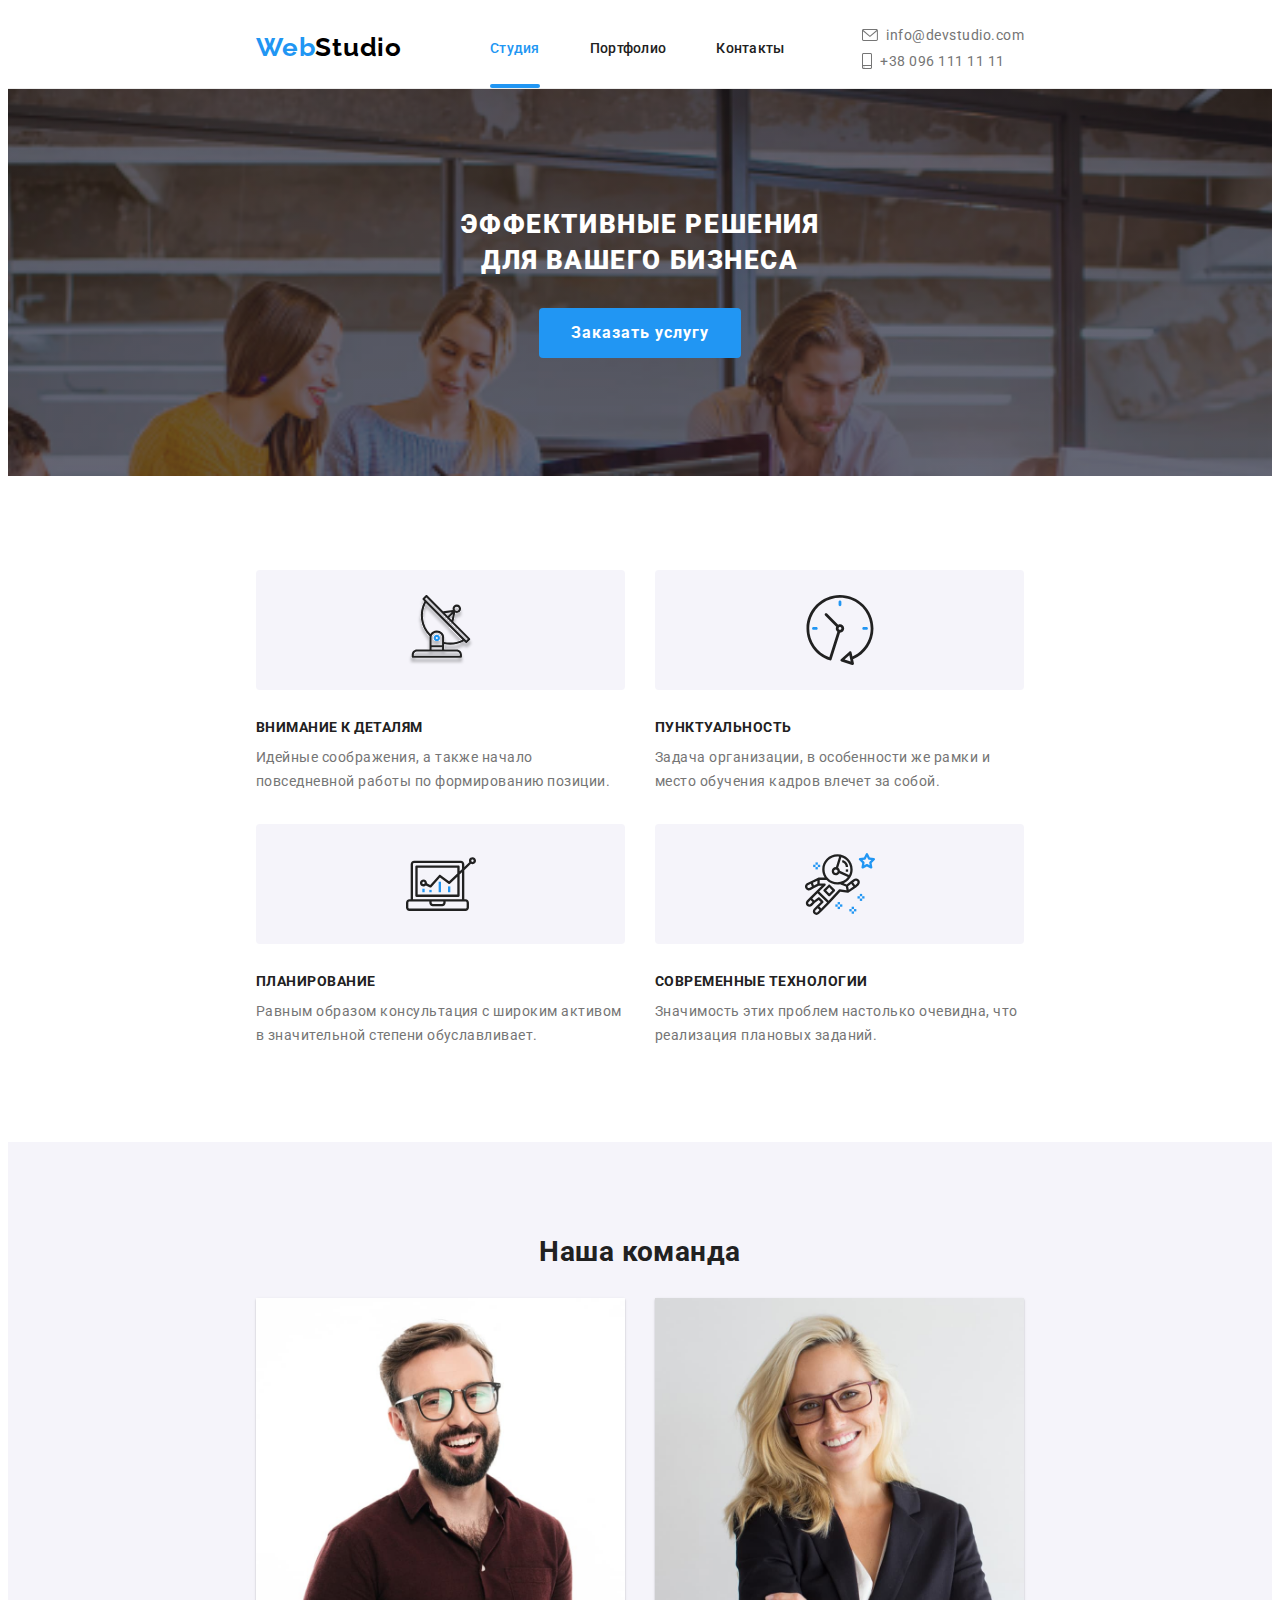
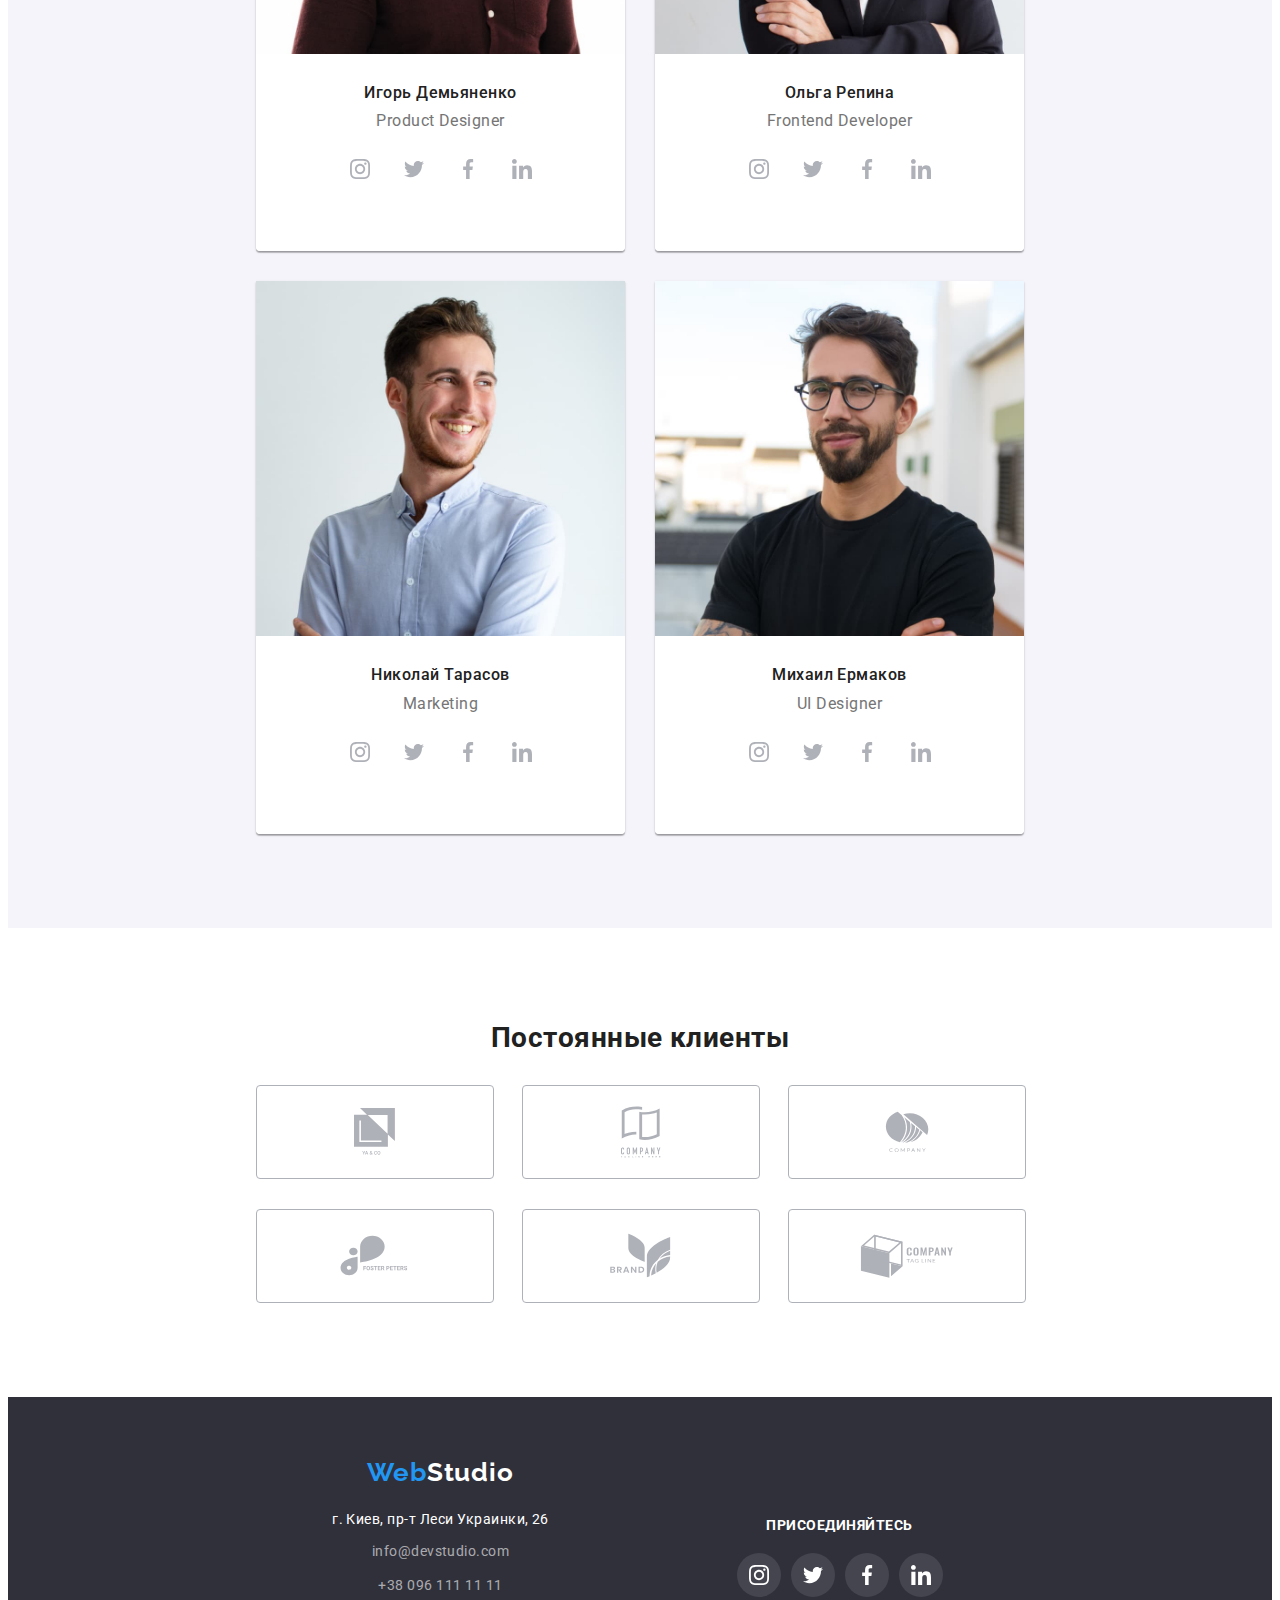
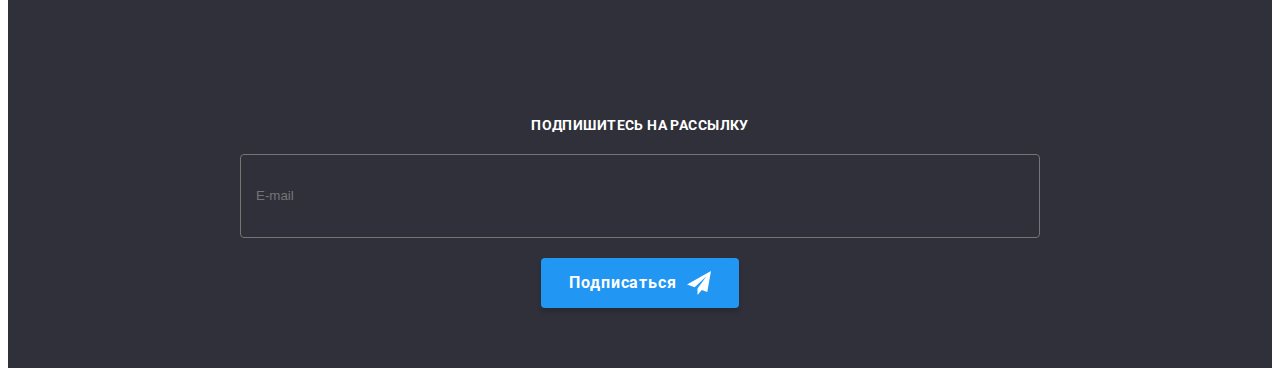
==== index.html @ dcc4da58 "Class" ====
<!DOCTYPE html>
<html lang="ru">
<head>
    <meta charset="UTF-8">
    <meta http-equiv="X-UA-Compatible" content="IE=edge">
    <meta name="viewport" content="width=device-width, initial-scale=1.0">
    <title>Студия</title>
    <link rel="preconnect" href="https://fonts.googleapis.com">
    <link rel="preconnect" href="https://fonts.gstatic.com" crossorigin>
    <link href="https://fonts.googleapis.com/css2?family=Raleway:wght@700&family=Roboto:wght@400;500;700;900&display=swap"
        rel="stylesheet">
    <link rel="stylesheet" href="https://cdnjs.cloudflare.com/ajax/libs/modern-normalize/1.1.0/modern-normalize.min.css"
        integrity="sha512-wpPYUAdjBVSE4KJnH1VR1HeZfpl1ub8YT/NKx4PuQ5NmX2tKuGu6U/JRp5y+Y8XG2tV+wKQpNHVUX03MfMFn9Q=="
        crossorigin="anonymous" referrerpolicy="no-referrer">
    <link rel="stylesheet" href="./css/main.min.css">
    <!-- <link rel="stylesheet" href="./css/styles.css"> -->
    

</head>

<body>
    <header class="header-content">
        <div class="header-content__wrapper page-container">
            <nav class="header-nav">
                <a class="logo header-content__logo" href="./index.html">
                <span class="logo__text-blue">Web</span>Studio</a>
                <ul class="nav-list">
                    <li class="nav-list__item">
                        <a class="nav-list__link nav-list__link--current" href="./index.html">Студия</a></li>
                    <li class="nav-list__item">
                        <a class="nav-list__link" href="./portfolio.html">Портфолио</a></li>
                    <li class="nav-list__item">
                        <a class="nav-list__link" href="">Контакты</a></li>
                </ul>
            </nav>
            
            <ul class="contacts-list">
                <li class="contacts-list__item">
                    <a class="contacts-list__contact" href="mailto:info@devstudio.com">
                    <svg class="contacts-list__item-icon" width="16" height="12">
                    <use href="./images/icons.svg#icon-envelope"></use>
                    </svg>info@devstudio.com</a>
                </li>
                <li class="contacts-list__item">
                    <a class="contacts-list__contact" href="tel:+380961111111">
                    <svg class="contacts-list__item-icon" width="10" height="16">
                    <use href="./images/icons.svg#icon-smartphone"></use>
                    </svg> +38 096 111 11 11</a>
                </li>
            </ul>
        </div>

    </header>
    <main>

        <section class="base-section base-section--hero">
            <div class="hero__wrapper page-container">
                <h1 class="hero__title">эффективные решения для вашего бизнеса</h1>
                <button class="base-button hero__base-button" type="button" data-modal-open>Заказать услугу</button>
            </div>
        </section>
<!-- Section features -->
        <section class="base-section">
            <div class="page-container">
                <h2 class="section-title visually-hidden">Наши особенности</h2>
                <ul class="features__list">
                    <li class="features__list-item features__list-item--with-antenna">
                        <h3 class="features__list-item-title">Внимание к деталям</h3>
                        <p class="features__list-item-description">Идейные соображения, а также начало повседневной работы по формированию позиции.</p>
                    </li>
                    <li class="features__list-item features__list-item--with-clock">
                        <h3 class="features__list-item-title">Пунктуальность</h3>
                        <p class="features__list-item-description">Задача организации, в особенности же рамки и место обучения кадров влечет за собой.</p>
                    </li>
                    <li class="features__list-item features__list-item--with-diagram">
                        <h3 class="features__list-item-title">Планирование</h3>
                        <p class="features__list-item-description">Равным образом консультация с широким активом в значительной степени обуславливает.</p>
                    </li>
                    <li class="features__list-item features__list-item--with-astronaut">
                        <h3 class="features__list-item-title">Современные технологии</h3>
                        <p class="features__list-item-description">Значимость этих проблем настолько очевидна, что реализация плановых заданий.</p>
                    </li>
                </ul>
            </div>
        </section>
<!-- Section services -->
        <section class="base-section base-section--services">
            <div class="page-container">
                <h2 class="section-title">Чем мы занимаемся</h2>
                <ul class="services-list">
                    <li class="services-list__item">
                        <img class="services-list__image" src="./images/coding.jpeg" alt="Грамотний код" width="370">
                        <h3 class="services-list__title">Десктопные приложения</h3>
                    </li>
                    <li class="services-list__item">
                        <img class="services-list__image" src="./images/mobileapp.jpeg" alt="Мобильные приложения" width="370">
                        <h3 class="services-list__title">Мобильные приложения</h3>
                    </li>
                    <li class="services-list__item">
                        <img class="services-list__image" src="./images/design.jpeg" alt="Дизайн сайтов" width="370">
                        <h3 class="services-list__title">Дизайнерские решения</h3>
                    </li>
                </ul>
            </div>
        </section>

<!-- Section team -->
        <section class="base-section base-section--team ">
            <div class="page-container">
                <h2 class="section-title">Наша команда</h2>
                <ul class="team-list">
                    <li class="team-list__item">
                        <img class="team-list__item-image" src="./images/demianenko.jpeg" alt="Фото Игоря Демьяненко" width="270">
                        <div class="team-list_item-description">
                            <h3 class="team-list__item-name">Игорь Демьяненко</h3>
                            <p class="team-list__item-position" lang="En">Product Designer</p>
                            <ul class="social-links">
                                <li class="social-links__item">
                                    <a class="social-links__item-link" href="https://www.instagram.com/">
                                        <svg class="social-links__item-icon">
                                        <use href="./images/icons.svg#icon-instagram"></use>
                                        </svg>
                                    </a>
                                </li>

                                <li class="social-links__item">
                                    <a class="social-links__item-link" href="https://twitter.com/">
                                        <svg class="social-links__item-icon">
                                            <use href="./images/icons.svg#icon-twitter"></use>
                                        </svg>
                                    </a>
                                </li>

                                <li class="social-links__item">
                                    <a class="social-links__item-link" href="https://www.facebook.com/">
                                        <svg class="social-links__item-icon">
                                            <use href="./images/icons.svg#icon-facebook"></use>
                                        </svg>
                                    </a>
                                </li>

                                <li class="social-links__item">
                                    <a class="social-links__item-link" href="https://www.linkedin.com/">
                                        <svg class="social-links__item-icon">
                                            <use href="./images/icons.svg#icon-linkedin"></use>
                                        </svg>
                                    </a>
                                </li>
                            </ul>
                        </div>
                        
                    </li>
                    <li class="team-list__item">
                        <img class="team-list__item-image" src="./images/repina.jpeg" alt="Фото Ольги Репниной" width="270">
                        <div class="team-list_item-description">
                            <h3 class="team-list__item-name">Ольга Репина</h3>
                            <p class="team-list__item-position" lang="En">Frontend Developer</p>
                            <ul class="social-links">
                                <li class="social-links__item">
                                    <a class="social-links__item-link" href="https://www.instagram.com/">
                                        <svg class="social-links__item-icon">
                                            <use href="./images/icons.svg#icon-instagram"></use>
                                        </svg>
                                    </a>
                                </li>
                            
                                <li class="social-links__item">
                                    <a class="social-links__item-link" href="https://twitter.com/">
                                        <svg class="social-links__item-icon">
                                            <use href="./images/icons.svg#icon-twitter"></use>
                                        </svg>
                                    </a>
                                </li>
                            
                                <li class="social-links__item">
                                    <a class="social-links__item-link" href="https://www.facebook.com/">
                                        <svg class="social-links__item-icon">
                                            <use href="./images/icons.svg#icon-facebook"></use>
                                        </svg>
                                    </a>
                                </li>
                            
                                <li class="social-links__item">
                                    <a class="social-links__item-link" href="https://www.linkedin.com/">
                                        <svg class="social-links__item-icon">
                                            <use href="./images/icons.svg#icon-linkedin"></use>
                                        </svg>
                                    </a>
                                </li>
                            </ul>
                        </div>
                    </li>
                    <li class="team-list__item">
                        <img class="team-list__item-image" src="./images/tarasov.jpeg" alt="Фото Николая Тарасова" width="270">
                        <div class="team-list_item-description">
                            <h3 class="team-list__item-name">Николай Тарасов</h3>
                            <p class="team-list__item-position" lang="En">Marketing</p>
                            <ul class="social-links">
                                <li class="social-links__item">
                                    <a class="social-links__item-link" href="https://www.instagram.com/">
                                        <svg class="social-links__item-icon">
                                            <use href="./images/icons.svg#icon-instagram"></use>
                                        </svg>
                                    </a>
                                </li>
                            
                                <li class="social-links__item">
                                    <a class="social-links__item-link" href="https://twitter.com/">
                                        <svg class="social-links__item-icon">
                                            <use href="./images/icons.svg#icon-twitter"></use>
                                        </svg>
                                    </a>
                                </li>
                            
                                <li class="social-links__item">
                                    <a class="social-links__item-link" href="https://www.facebook.com/">
                                        <svg class="social-links__item-icon">
                                            <use href="./images/icons.svg#icon-facebook"></use>
                                        </svg>
                                    </a>
                                </li>
                            
                                <li class="social-links__item">
                                    <a class="social-links__item-link" href="https://www.linkedin.com/">
                                        <svg class="social-links__item-icon">
                                            <use href="./images/icons.svg#icon-linkedin"></use>
                                        </svg>
                                    </a>
                                </li>
                            </ul>
                        </div>
                        
                    </li>
                    <li class="team-list__item">
                        <img class="team-list__item-image" src="./images/ermakov.jpeg" alt="Фото Михаила Ермакова" width="270">
                        <div class="team-list_item-description">
                            <h3 class="team-list__item-name">Михаил Ермаков</h3>
                            <p class="team-list__item-position" lang="En">UI Designer</p>
                            <ul class="social-links">
                                <li class="social-links__item">
                                    <a class="social-links__item-link" href="https://www.instagram.com/">
                                        <svg class="social-links__item-icon">
                                            <use href="./images/icons.svg#icon-instagram"></use>
                                        </svg>
                                    </a>
                                </li>
                            
                                <li class="social-links__item">
                                    <a class="social-links__item-link" href="https://twitter.com/">
                                        <svg class="social-links__item-icon">
                                            <use href="./images/icons.svg#icon-twitter"></use>
                                        </svg>
                                    </a>
                                </li>
                            
                                <li class="social-links__item">
                                    <a class="social-links__item-link" href="https://www.facebook.com/">
                                        <svg class="social-links__item-icon">
                                            <use href="./images/icons.svg#icon-facebook"></use>
                                        </svg>
                                    </a>
                                </li>
                            
                                <li class="social-links__item">
                                    <a class="social-links__item-link" href="https://www.linkedin.com/">
                                        <svg class="social-links__item-icon">
                                            <use href="./images/icons.svg#icon-linkedin"></use>
                                        </svg>
                                    </a>
                                </li>
                            </ul>
                        </div>   
                    </li>
                </ul>
            </div>
        </section>
        <!-- Section regular customers -->
        <section class="base-section">
            <div class="page-container">
                <h2 class="section-title">Постоянные клиенты</h2>
                <ul class="regular-customers">
                    <li class="regular-customers__list-item">
                        <a class="regular-customers__item-link" href="./">
                            <svg class="regular-customers__item-logo" width="41" height="47">
                                <use href="./images/icons.svg#icon-logo-yaco"></use>
                            </svg>
                        </a>
                    </li>

                    <li class="regular-customers__list-item">
                        <a class="regular-customers__item-link" href="./">
                            <svg class="regular-customers__item-logo" width="40" height="52">
                                <use href="./images/icons.svg#icon-logo-company1"></use>
                            </svg>
                        </a>
                    </li>
                    <li class="regular-customers__list-item">
                        <a class="regular-customers__item-link" href="./">
                            <svg class="regular-customers__item-logo" width="44" height="41"> 
                                <use href="./images/icons.svg#icon-logo-company2"></use>
                            </svg>
                        </a>
                    </li>
                    <li class="regular-customers__list-item">
                        <a class="regular-customers__item-link" href="./">
                            <svg class="regular-customers__item-logo" width="69" height="41">
                                <use href="./images/icons.svg#icon-logo-foster-peters"></use>
                            </svg>
                        </a>
                    </li>
                    <li class="regular-customers__list-item">
                        <a class="regular-customers__item-link" href="./">
                            <svg class="regular-customers__item-logo" width="63" height="45">
                                <use href="./images/icons.svg#icon-logo-brand"></use>
                            </svg>
                        </a>
                    </li>
                    <li class="regular-customers__list-item">
                        <a class="regular-customers__item-link" href="./">
                            <svg class="regular-customers__item-logo" width="94" height="44">
                                <use href="./images/icons.svg#icon-logo-company3"></use>
                            </svg>
                        </a>
                    </li>
                </ul>
            </div>
           
        </section>
    </main>

    <footer class="footer-content">
        <div class="footer-content__wrapper page-container">
            <div class="footer-content_left-side">
                    <div class="footer-content_left-side-left-part">
                    <a class="logo footer-content__logo" href="./index.html">
                        <span class="logo__text-blue">Web</span>Studio</a>
                        <address class="address-text">
                            <p class="address-text_info">г. Киев, пр-т Леси Украинки, 26</p>
                            <ul class="footer-contacts-list">
                                <li class="footer-contacts-list__item">
                                    <a class="footer-contacts-list__item-link" href="mailto:info@devstudio.com">info@devstudio.com</a>
                                </li>
                                <li class="footer-contacts-list__item">
                                    <a class="footer-contacts-list__item-link" href="tel:+380961111111">+38 096 111 11 11</a>
                                </li>
                            </ul>
                        </address>
                    </div>
                    <div class="footer-content_left-side-right-part">
                        <p class="footer-content_left-side-right-part-accept">присоединяйтесь</p>
                        <ul class="footer-social-links">
                            <li class="footer-social-links_item">
                                <a class="footer-social-links_item-link" href="https://www.instagram.com/">
                                    <svg class="footer-social-links_item-icon">
                                        <use href="./images/icons.svg#icon-instagram"></use>
                                    </svg>
                                </a>
                            </li>
                    
                            <li class="footer-social-links_item">
                                <a class="footer-social-links_item-link" href="https://twitter.com/">
                                    <svg class="footer-social-links_item-icon">
                                        <use href="./images/icons.svg#icon-twitter"></use>
                                    </svg>
                                </a>
                            </li>
                    
                            <li class="footer-social-links_item">
                                <a class="footer-social-links_item-link" href="https://www.facebook.com/">
                                    <svg class="footer-social-links_item-icon">
                                        <use href="./images/icons.svg#icon-facebook"></use>
                                    </svg>
                                </a>
                            </li>
                    
                            <li class="footer-social-links_item">
                                <a class="footer-social-links_item-link" href="https://www.linkedin.com/">
                                    <svg class="footer-social-links_item-icon">
                                        <use href="./images/icons.svg#icon-linkedin"></use>
                                    </svg>
                                </a>
                            </li>
                        </ul>
                    </div>
            </div>
            <div class="footer-content_right-side">
                <p class="footer-content_right-side-text">Подпишитесь на рассылку</p>
                    <form action="#" class="footer-form" autocomplete="off">
                        <div class="footer-form__wrapper">
                            <input class="footer-form__input" name="form-footer-input" type="text" placeholder="E-mail" pattern="[a-z0-9._%+-]+@[a-z0-9.-]+\.[a-z]{2,4}$">
                            <button class="base-button footer-form__base-button" type="button">
                                Подписаться
                            </button>
                        </div>
                        
                    </form>
            </div>
        </div>
    </footer>

    <div class="backdrop is-hidden" data-modal>
        <div class="modal-window">
            <button class="close-btn" type="button" data-modal-close>
                <svg class="close-btn__icon">
                    <use href="./images/icons.svg#icon-button-x"></use>
                </svg>

            </button>
        <form class="modal-form" action="#" autocomplete="off">
            <p class="modal-form__header">Оставьте свои данные, мы вам перезвоним</p>
            <label class="modal-form__field">
                Имя
                <span class="modal-form__field-content">
                    <input name="user_name" type="text" class="modal-form__input" required minlength="2"
                        pattern="[a-zA-Zа-яёА-ЯЁ]+" placeholder=" ">
                        <svg class="modal-form__field-icon">
                            <use href="./images/icons.svg#icon-person-back"></use>
                        </svg>
                </span>
            </label>
            <label class="modal-form__field">
                Телефон
                <span class="modal-form__field-content">
                    <input class="modal-form__input" name="user_phone" type="tel" required
                        pattern="[0-9]{3}-[0-9]{3}-[0-9]{2}-[0-9]{2}" title="096-111-11-11" placeholder=" ">
                    <svg class="modal-form__field-icon">
                        <use href="./images/icons.svg#icon-phone-black"></use>
                    </svg>
                </span>
            </label>
            <label class="modal-form__field">
                Почта
                <span class="modal-form__field-content">
                    <input class="modal-form__input" name="user_mail" type="email" required
                        pattern="[a-z0-9._%+-]+@[a-z0-9.-]+\.[a-z]{2,4}$" title="mymail@domen.com" placeholder=" ">
                    <svg class="modal-form__field-icon">
                        <use href="./images/icons.svg#icon-mail-black"></use>
                    </svg>
                </span>
            </label>

            <label class="modal-form__field">
                Комментарий
                <textarea class="modal-form__message" name="user_message" placeholder="Введите текст"></textarea>
            </label>
            <div class="modal-form__checbox-wrapper">
                <input class="modal-form__checkbox visually-hidden" type="checkbox" name="user_policy" required id="user-policy">
                <label class="modal-form__checkbox-label" for="user-policy">Соглашаюсь с рассылкой и принимаю&nbsp;<a href="#"
                        class="modal-form__checkbox-link">Условия договора</a></label>
            </div>
            <button class="base-button modal-form__base-button" type="submit">Отправить</button>
        </form>
        </div>
    </div>
    
    <script src="./js/modal.js"></script>
</body>

</html>
---- css/main.min.css ----
body{font-family:Roboto, sans-serif;color:#212121;letter-spacing:0.03em;max-width:100%}img{display:block;width:100%;height:auto}ul{padding-left:0;margin-top:0;margin-bottom:0;list-style:none}.page-container{max-width:480px;padding-left:15px;padding-right:15px;margin-left:auto;margin-right:auto}@media screen and (min-width: 768px){.page-container{max-width:768px}}.visually-hidden{position:absolute !important;clip:rect(1px 1px 1px 1px);clip:rect(1px, 1px, 1px, 1px);padding:0 !important;border:0 !important;height:1px !important;width:1px !important;overflow:hidden}.base-button{display:flex;justify-content:center;align-items:center;border-radius:4px;border:none;font-family:Roboto, sans-serif;cursor:pointer}.hero__base-button{padding-top:10px;padding-right:32px;padding-bottom:10px;padding-left:32px;font-weight:700;font-size:16px;line-height:1.88;letter-spacing:0.06em;color:#fff;background-color:#2196f3}.hero__base-button:hover,.hero__base-button:focus{background-color:#188ce8;transition-property:background-color;transition-duration:250ms;transition-timing-function:cubic-bezier(0.4, 0, 0.2, 1)}.base-section{padding-top:60px;padding-bottom:60px}@media screen and (min-width: 1200px){.base-section{padding-top:94px;padding-bottom:94px}}.base-section--hero{padding-top:118px;padding-bottom:118px;background-image:linear-gradient(90deg, rgba(47,48,58,0.4), rgba(47,48,58,0.4)),url("../images/mobile/hero-bg.png");background-size:cover;background-color:#c4c4c4;color:#fff}.hero__wrapper{display:flex;flex-direction:column;justify-content:center;align-items:center}.hero__title{margin-top:0;margin-bottom:30px;max-width:360px;font-weight:900;font-size:26px;line-height:1.36;letter-spacing:0.06em;text-align:center;text-transform:uppercase}@media scrren and (min-width: 768px){.base-section--hero{padding-top:118px;padding-bottom:118px;background-image:linear-gradient(90deg, rgba(47,48,58,0.4), rgba(47,48,58,0.4)),url("../images/tablet/hero-bg.png");background-size:cover;background-color:#c4c4c4;color:#fff}.hero__wrapper{display:flex;flex-direction:column;justify-content:center;align-items:center;max-width:360px}.hero__title{margin-top:0;margin-bottom:30px;font-weight:900;font-size:44px;line-height:1.36;letter-spacing:0.06em;text-align:center;text-transform:uppercase}}.section-title{font-weight:700;font-size:28px;line-height:1.17;text-align:center;margin-top:0;margin-bottom:30px}.header-content{border-bottom:solid 1px;border-bottom-color:#ececec;text-decoration:none}.header-content__wrapper{display:flex;justify-content:space-between;align-items:center}.header-nav{display:flex}.nav-list{display:none}@media screen and (min-width: 768px){.nav-list{display:flex;margin:0;padding:0}.nav-list__link{display:inline-block;position:relative;padding-top:32px;padding-bottom:32px;font-size:14px;font-weight:500;color:#212121;text-decoration:none;letter-spacing:0.02em}.nav-list__link:hover,.nav-list__link:focus{color:#2196f3;transition-property:color;transition-duration:250ms;transition-timing-function:cubic-bezier(0.4, 0, 0.2, 1)}.nav-list__link--current{color:#2196f3}.nav-list__link--current::after{position:absolute;bottom:0;content:'';display:block;height:4px;width:100%;border-radius:2px;background-color:#2196f3}.nav-list__item:not(:last-child){margin-right:50px}}.logo{display:inline-block;font-family:Raleway, sans-serif;font-weight:700;font-size:26px;letter-spacing:0.03em;line-height:1.2;text-decoration:none}.header-content__logo{padding-top:16px;padding-bottom:16px;color:#000}.logo__text-blue{color:#2196f3}@media screen and (min-width: 768px){.logo{display:inline-block;font-family:Raleway, sans-serif;font-weight:700;font-size:26px;letter-spacing:0.03em;line-height:1.2;text-decoration:none}.header-content__logo{padding-top:24px;padding-bottom:25px;margin-right:88px;color:#000}.logo__text-blue{color:#2196f3}}.contacts-list{display:none}@media screen and (min-width: 768px){.contacts-list{display:block;margin-left:auto}.contacts-list__item{display:flex;align-items:center}.contacts-list__item:not(:last-child){margin-bottom:10px}.contacts-list__contact{display:inline-flex;align-items:center;font-size:14px;color:#757575;text-decoration:none}.contacts-list__contact:hover,.contacts-list__contact:focus{color:#2196f3;transition-property:color;transition-duration:250ms;transition-timing-function:cubic-bezier(0.4, 0, 0.2, 1)}.contacts-list__contact:hover .contacts-list__item-icon,.contacts-list__contact:focus .contacts-list__item-icon{fill:#2196f3;transition-property:fill;transition-duration:250ms;transition-timing-function:cubic-bezier(0.4, 0, 0.2, 1)}.contacts-list__item-icon{fill:#757575;margin-right:8px}}.features__list{display:flex;flex-direction:column;justify-content:center}.features__list-item{max-width:480px}.features__list-item::before{content:'';display:block;height:120px;border-radius:4px;background-color:#f5f4fa;background-repeat:no-repeat;background-size:70px 70px;background-position:50% 50%}@media screen and (max-width: 767px){.features__list-item :last-child{margin-bottom:30px}}.features__list-item--with-antenna::before{background-image:url("../images/svg/antenna.svg")}.features__list-item--with-clock::before{background-image:url("../images/svg/clock.svg")}.features__list-item--with-diagram::before{background-image:url("../images/svg/diagram.svg")}.features__list-item--with-astronaut::before{background-image:url("../images/svg/astronaut.svg")}.features__list-item-title{margin-top:0;margin-bottom:10px;font-weight:700;font-size:14px;line-height:1.14;text-transform:uppercase;text-align:center}.features__list-item-description{margin-top:0;margin-bottom:0;font-size:14px;line-height:1.71;color:#757575}@media screen and (min-width: 768px){.features__list{display:flex;flex-direction:row;flex-wrap:wrap;margin-top:-30px;margin-left:-30px}.features__list-item{width:calc((100% - 2 * 30px) / 2);margin-top:30px;margin-left:30px}.features__list-item::before{content:'';display:block;height:120px;border-radius:4px;margin-bottom:30px;background-color:#f5f4fa;background-repeat:no-repeat;background-size:70px 70px;background-position:50% 50%}.features__list-item--with-antenna::before{background-image:url("../images/svg/antenna.svg")}.features__list-item--with-clock::before{background-image:url("../images/svg/clock.svg")}.features__list-item--with-diagram::before{background-image:url("../images/svg/diagram.svg")}.features__list-item--with-astronaut::before{background-image:url("../images/svg/astronaut.svg")}.features__list-item-title{margin-top:0;margin-bottom:10px;font-weight:700;font-size:14px;line-height:1.14;text-transform:uppercase;text-align:left}.features__list-item-description{margin-top:0;margin-bottom:0;font-size:14px;line-height:1.71;color:#757575}}.base-section--services{display:none}.base-section--team{background-color:#f5f4fa}.team-list{display:block}.team-list__item{border-bottom-left-radius:4px;border-bottom-right-radius:4px;box-shadow:0px 1px 3px rgba(0,0,0,0.12),0px 1px 1px rgba(0,0,0,0.14),0px 2px 1px rgba(0,0,0,0.2)}.team-list__item-image{width:100%}.team-list_item-description{padding-top:30px;padding-bottom:24px;padding-right:30px;padding-left:30px;border-bottom-left-radius:4px;border-bottom-right-radius:4px;background-color:#fff}.team-list__item-name{margin-top:0;margin-bottom:10px;font-weight:500;font-size:16px;line-height:1.17;text-align:center}.team-list__item-position{margin-top:0;margin-bottom:16px;font-size:16px;line-height:1.17;text-align:center;color:#757575}.social-links{display:flex;justify-content:center;width:100%}.social-links__item{display:flex}.social-links__item:not(:last-child){margin-right:10px;margin-bottom:30px}.social-links__item-link{display:flex;justify-content:center;align-items:center;width:44px;height:44px;border-radius:50%;background-color:transparent}.social-links__item-link:hover,.social-links__item-link:focus{background-color:#2196f3;transition-property:background-color;transition-duration:250ms;transition-timing-function:cubic-bezier(0.4, 0, 0.2, 1)}.social-links__item-link:hover .social-links__item-icon,.social-links__item-link:focus .social-links__item-icon{background-color:#2196f3;fill:#fff;transition-property:background-color, fill;transition-duration:250ms;transition-timing-function:cubic-bezier(0.4, 0, 0.2, 1)}.social-links__item-icon{width:20px;height:20px;fill:#afb1b8}@media screen and (min-width: 768px){.base-section--team{background-color:#f5f4fa}.team-list{display:flex;flex-wrap:wrap;margin-left:-30px;margin-top:-30px}.team-list__item{width:calc((100% - 2 * 30px) / 2);margin-left:30px;margin-top:30px;border-bottom-left-radius:4px;border-bottom-right-radius:4px;box-shadow:0px 1px 3px rgba(0,0,0,0.12),0px 1px 1px rgba(0,0,0,0.14),0px 2px 1px rgba(0,0,0,0.2)}.team-list_item-description{padding-top:30px;padding-bottom:30px;padding-right:30px;padding-left:30px;border-bottom-left-radius:4px;border-bottom-right-radius:4px;background-color:#fff}.team-list__item-name{margin-top:0;margin-bottom:10px;font-weight:500;font-size:16px;line-height:1.17;text-align:center}.team-list__item-position{margin-top:0;margin-bottom:16px;font-size:16px;line-height:1.17;text-align:center;color:#757575}.social-links{display:flex;justify-content:center}.social-links__item{display:flex}.social-links__item-link{display:flex;justify-content:center;align-items:center;width:44px;height:44px;border-radius:50%;background-color:transparent}.social-links__item-link:hover,.social-links__item-link:focus{background-color:#2196f3;transition-property:background-color;transition-duration:250ms;transition-timing-function:cubic-bezier(0.4, 0, 0.2, 1)}.social-links__item-link:hover .social-links__item-icon,.social-links__item-link:focus .social-links__item-icon{background-color:#2196f3;fill:#fff;transition-property:background-color, fill;transition-duration:250ms;transition-timing-function:cubic-bezier(0.4, 0, 0.2, 1)}.social-links__item-icon{width:20px;height:20px;fill:#afb1b8}}.regular-customers{display:flex;flex-wrap:wrap;margin-top:-30px;margin-left:-30px}.regular-customers__list-item{margin-left:30px;margin-top:30px;width:calc((100% - 2 * 30px) / 2)}.regular-customers__item-link{display:flex;align-items:center;justify-content:center;width:100%;height:92px;border-radius:4px;border:1px solid #afb1b8}.regular-customers__item-link:hover,.regular-customers__item-link:focus{border-color:#2196f3;transition-property:border-color;transition-duration:250ms;transition-timing-function:cubic-bezier(0.4, 0, 0.2, 1)}.regular-customers__item-link:hover .regular-customers__item-logo,.regular-customers__item-link:focus .regular-customers__item-logo{fill:#2196f3;transition-property:fill;transition-duration:250ms;transition-timing-function:cubic-bezier(0.4, 0, 0.2, 1)}.regular-customers__item-logo{display:flex;align-items:center;justify-content:center;fill:#afb1b8}@media screen and (min-width: 768px){.regular-customers{display:flex;margin-top:-30px;margin-left:-30px}.regular-customers__list-item{margin-left:30px;margin-top:30px;width:calc((100% - 3 * 30px) / 3)}.regular-customers__item-link{display:flex;align-items:center;justify-content:center;width:100%;height:92px;border-radius:4px;border:1px solid #afb1b8}.regular-customers__item-link:hover,.regular-customers__item-link:focus{border-color:#2196f3;transition-property:border-color;transition-duration:250ms;transition-timing-function:cubic-bezier(0.4, 0, 0.2, 1)}.regular-customers__item-link:hover .regular-customers__item-logo,.regular-customers__item-link:focus .regular-customers__item-logo{fill:#2196f3;transition-property:fill;transition-duration:250ms;transition-timing-function:cubic-bezier(0.4, 0, 0.2, 1)}.regular-customers__item-logo{display:flex;align-items:center;justify-content:center;fill:#afb1b8}}.footer-content{padding-top:60px;padding-bottom:60px;font-size:14px;line-height:1.71;color:#fff;background-color:#2f303a}.footer-content__wrapper{display:flex;flex-direction:column;justify-content:center;align-items:center}.footer-content_left-side{display:flex;flex-direction:column;justify-content:center;align-items:center;margin-bottom:60px;width:100%}.footer-content_right-side{width:100%}.footer-content_left-side-left-part{display:flex;flex-direction:column;align-items:center;margin-bottom:60px;width:100%}.footer-content__logo{margin-bottom:20px;color:#fff}.address-text{margin-top:0;font-style:normal}.address-text_info{margin-top:0;margin-bottom:8px}.footer-contacts-list__item:not(:last-child){margin-bottom:10px}.footer-contacts-list__item-link{display:flex;flex-direction:column;align-items:center;color:rgba(255,255,255,0.6);font-style:normal;text-decoration:none}.footer-contacts-list__item-link:hover,.footer-contacts-list__item-link:focus{color:#2196f3;transition-property:color;transition-duration:250ms;transition-timing-function:cubic-bezier(0.4, 0, 0.2, 1)}.footer-mail{margin-bottom:6px}.footer-content_left-side-right-part{display:flex;flex-direction:column;align-items:center}.footer-content_left-side-right-part-accept{margin-top:0;margin-bottom:20px;text-transform:uppercase;font-weight:700;line-height:1.17}.footer-social-links{display:flex}.footer-social-links_item-link{display:flex;align-items:center;justify-content:center;width:44px;height:44px;border-radius:50%;background-color:rgba(255,255,255,0.1)}.footer-social-links_item-link:hover,.footer-social-links_item-link:focus{background-color:#2196f3;transition-property:background-color;transition-duration:250ms;transition-timing-function:cubic-bezier(0.4, 0, 0.2, 1)}.footer-social-links_item:not(:last-child){margin-right:10px}.footer-social-links_item-icon{width:20px;height:20px;fill:#fff}.footer-content_right-side-text{margin-top:0;margin-bottom:20px;font-weight:700;font-size:14px;line-height:1.14;letter-spacing:0.03em;text-transform:uppercase;text-align:center;color:#fff}@media screen and (min-width: 768px){.footer-content{padding-top:60px;padding-bottom:60px;font-size:14px;line-height:1.71;color:#fff;background-color:#2f303a}.footer-content__wrapper{display:flex;flex-direction:column;align-items:center}.footer-content_left-side{display:flex;flex-direction:row;justify-content:space-between;align-items:center;margin-bottom:60px;width:100%}.footer-content_right-side{width:100%}.footer-content_left-side-left-part{display:flex;flex-direction:column;align-items:center;margin-bottom:60px;width:calc((100% - 30px) / 2)}.footer-content__logo{margin-bottom:20px;color:#fff}.address-text{margin-top:0;font-style:normal}.address-text_info{margin-top:0;margin-bottom:8px}.footer-contacts-list__item:not(:last-child){margin-bottom:10px}.footer-contacts-list__item-link{display:flex;flex-direction:column;align-items:center;color:rgba(255,255,255,0.6);font-style:normal;text-decoration:none}.footer-contacts-list__item-link:hover,.footer-contacts-list__item-link:focus{color:#2196f3;transition-property:color;transition-duration:250ms;transition-timing-function:cubic-bezier(0.4, 0, 0.2, 1)}.footer-mail{margin-bottom:6px}.footer-content_left-side-right-part{display:flex;flex-direction:column;justify-content:flex-start;align-items:center;width:calc((100% - 30px) / 2)}.footer-content_left-side-right-part-accept{margin-top:0;margin-bottom:20px;text-transform:uppercase;font-weight:700;line-height:1.17}.footer-social-links{display:flex}.footer-social-links_item-link{display:flex;align-items:center;justify-content:center;width:44px;height:44px;border-radius:50%;background-color:rgba(255,255,255,0.1)}.footer-social-links_item-link:hover,.footer-social-links_item-link:focus{background-color:#2196f3;transition-property:background-color;transition-duration:250ms;transition-timing-function:cubic-bezier(0.4, 0, 0.2, 1)}.footer-social-links_item:not(:last-child){margin-right:10px}.footer-social-links_item-icon{width:20px;height:20px;fill:#fff}.footer-content_right-side-text{margin-top:0;margin-bottom:20px;font-weight:700;font-size:14px;line-height:1.14;letter-spacing:0.03em;text-transform:uppercase;text-align:center;color:#fff}}.footer-form__input{width:100%;height:50px;margin-bottom:20px;padding-top:16px;padding-right:15px;padding-bottom:16px;padding-left:15px;border-radius:4px;border:1px solid #757575;background-color:transparent;color:#fff}.footer-form__input:focus{outline:none;color:#fff;border:1px solid #2196f3;background-color:transparent}.footer-form__input:focus:not(:placeholder-shown):invalid{border:1px solid rgba(255,0,0,0.3)}.footer-form__input:focus:not(:placeholder-shown):valid{border:1px solid rgba(0,255,0,0.3)}.footer-form__wrapper{display:flex;flex-direction:column;align-items:center;justify-content:space-between}.footer-form__base-button{padding-top:10px;padding-right:28px;padding-bottom:10px;padding-left:28px;font-weight:700;font-size:16px;line-height:1.87;letter-spacing:0.06em;box-shadow:0px 4px 4px rgba(0,0,0,0.15);color:#fff;background-color:#2196f3}.footer-form__base-button:hover,.footer-form__base-button:focus{transition-property:background-color;transition-duration:250ms;transition-timing-function:cubic-bezier(0.4, 0, 0.2, 1);background-color:#188ce8}.footer-form__base-button::after{display:block;content:'';width:24px;height:24px;margin-left:10px;background-image:url("../images/icon-send.svg");background-size:contain}.examples-filter{display:flex;flex-wrap:wrap;justify-content:flex-start;margin-bottom:40px;margin-top:-8px;margin-left:-8px;font-weight:500;font-size:16px;line-height:1.62}.examples-filter__item{margin-top:8px;margin-left:8px}.examples-filter__base-button{padding-top:6px;padding-right:22px;padding-bottom:6px;padding-left:22px;font-weight:500;font-size:16px;line-height:1.62;letter-spacing:0.03em;background-color:#f5f4fa;color:#212121}.examples-filter__base-button:hover,.examples-filter__base-button:focus{background-color:#2196f3;color:#fff;box-shadow:0px 3px 1px rgba(0,0,0,0.1),0px 1px 2px rgba(0,0,0,0.08),0px 2px 2px rgba(0,0,0,0.12);transition-property:background-color, color, box-shadow;transition-duration:250ms;transition-timing-function:cubic-bezier(0.4, 0, 0.2, 1)}.examples-list{display:flex;flex-direction:column}.examples-list__item:not(:last-child){margin-bottom:30px}.examples-list__item-link{display:block;text-decoration:none}.examples-list__item-link:hover,.examples-list__item-link:focus{box-shadow:0px 1px 1px rgba(0,0,0,0.12),0px 4px 4px rgba(0,0,0,0.06),1px 4px 6px rgba(0,0,0,0.16);transition-property:box-shadow;transition-duration:250ms;transition-timing-function:cubic-bezier(0.4, 0, 0.2, 1)}.examples-list__item-link:hover .examples-list__item-hint,.examples-list__item-link:focus .examples-list__item-hint{transform:translatey(0);transition-property:transform;transition-duration:250ms;transition-timing-function:cubic-bezier(0.4, 0, 0.2, 1)}.examples-list__item-image-wrapper{overflow:hidden;position:relative}.examples-list__item-hint{position:absolute;top:0;left:0;transform:translatey(100%);width:100%;height:100%;margin:0;padding-top:63px;padding-right:24px;padding-bottom:63px;padding-left:24px;font-weight:400;line-height:1.56;font-size:18px;color:#fff;background-color:rgba(33,150,243,0.9)}.examples-list__item-description{border-right:1px solid #eeeeee;border-bottom:1px solid #eeeeee;border-left:1px solid #eeeeee;padding-top:20px;padding-left:24px;padding-right:24px;padding-bottom:20px}.examples-list__item-title{margin-top:0;margin-bottom:4px;font-weight:700;font-size:18px;line-height:2;letter-spacing:0.06em;color:#212121}.examples-list__item-category{margin-top:0;margin-bottom:0;font-size:16px;line-height:1.87;color:#757575}.backdrop{position:fixed;top:0;left:0;z-index:100;width:100%;height:100%;opacity:1;visibility:visible;pointer-events:auto;transition-property:opacity;transition-duration:250ms;transition-timing-function:cubic-bezier(0.4, 0, 0.2, 1);background-color:rgba(0,0,0,0.2)}.backdrop.is-hidden{opacity:0;visibility:hidden;pointer-events:none}.modal-window{position:absolute;top:50%;left:50%;transform:translate(-50%, -50%);border-radius:4px;box-shadow:0px 1px 3px rgba(0,0,0,0.12),0px 1px 1px rgba(0,0,0,0.14),0px 2px 1px rgba(0,0,0,0.2);background-color:#fff}.close-btn{position:absolute;display:flex;justify-content:center;align-items:center;width:30px;height:30px;right:8px;top:8px;background:#fff;border:1px solid rgba(0,0,0,0.1);border-radius:50%;cursor:pointer}.close-btn:hover .close-btn__icon{fill:#2196f3}.close-btn__icon{width:11px;height:11px}.modal-form{display:flex;flex-direction:column;justify-content:center;align-items:center;width:450px;padding:40px}.modal-form__header{margin-top:0;margin-bottom:12px;font-weight:700;font-size:20px;line-height:1.17;letter-spacing:0.03em;text-align:center}.modal-form__field{display:flex;flex-direction:column;width:100%;font-size:12px;line-height:1.17;letter-spacing:0.01em;color:#757575}.modal-form__field+.modal-form__field{margin-top:10px}.modal-form__field-content{display:block;position:relative;margin-top:4px}.modal-form__input{display:block;width:100%;height:40px;margin:0;padding-left:42px;padding-top:12px;padding-bottom:12px;padding-right:12px;font-weight:400;font-size:12px;line-height:1.14;letter-spacing:0.01em;border:1px solid rgba(33,33,33,0.2);border-radius:4px}.modal-form__input:focus{outline:none;border-color:#2196f3}.modal-form__input:focus+.modal-form__field-icon{fill:#2196f3}.modal-form__input:focus:not(:placeholder-shown):invalid{border:1px solid rgba(255,0,0,0.3)}.modal-form__input:focus:not(:placeholder-shown):valid{border:1px solid rgba(0,255,0,0.3)}.modal-form__field-icon{position:absolute;top:25%;left:12px;width:18px;height:18px}.modal-form__message{display:block;resize:none;height:120px;padding-top:12px;padding-right:16px;padding-bottom:12px;padding-left:16px;margin-top:4px;border:1px solid rgba(33,33,33,0.2);border-radius:4px;font-weight:400;font-size:12px;line-height:1.14;letter-spacing:0.01em}.modal-form__message:focus{outline:none;border-color:#2196f3}.modal-form__message::placeholder{line-height:1.17;letter-spacing:0.01em;color:rgba(117,117,117,0.5)}.modal-form__checkbox-link{color:#2196f3}.modal-form__checkbox-label{display:inline-flex;align-items:center;font-size:11.8px;font-weight:400;line-height:1;color:#757575}.modal-form__checkbox-label::before{display:block;content:'';width:16px;height:16px;cursor:pointer;margin-right:8px;border-radius:2px;border:2px solid #212121}.modal-form__checkbox:checked+.modal-form__checkbox-label::before{background-image:url("../images/icon-checkbox.svg");background-color:#2196f3;border:transparent}.modal-form__checbox-wrapper{position:relative;margin-top:20px}.modal-form__checkbox{position:absolute;bottom:0;left:10px}.modal-form__base-button{margin-top:30px;padding-top:10px;padding-right:56px;padding-bottom:10px;padding-left:56px;font-weight:700;font-size:16px;line-height:1.87;letter-spacing:0.06em;color:#fff;background-color:#2196f3;box-shadow:0px 4px 4px rgba(0,0,0,0.15)}.modal-form__base-button:hover,.modal-form__base-button:focus{transition-property:background-color;transition-duration:250ms;transition-timing-function:cubic-bezier(0.4, 0, 0.2, 1);background-color:#188ce8}.backdrop-mobile{position:fixed;top:0;left:0;z-index:100;width:100%;height:100%;opacity:1;visibility:visible;pointer-events:auto;transition-property:opacity;transition-duration:250ms;transition-timing-function:cubic-bezier(0.4, 0, 0.2, 1);background-color:rgba(0,0,0,0.2)}.backdrop-mobile.is-hidden{opacity:0;visibility:hidden;pointer-events:none}.modal-window-mobile{position:absolute;top:50%;left:50%;transform:translate(-50%, -50%);border-radius:4px;box-shadow:0px 1px 3px rgba(0,0,0,0.12),0px 1px 1px rgba(0,0,0,0.14),0px 2px 1px rgba(0,0,0,0.2);background-color:#fff}.close-btn-mobile{position:absolute;display:flex;justify-content:center;align-items:center;width:30px;height:30px;right:8px;top:8px;background:#fff;border:1px solid rgba(0,0,0,0.1);border-radius:50%;cursor:pointer}.close-btn-mobile:hover .close-btn__icon{fill:#2196f3}.close-btn-mobile__icon{width:11px;height:11px}.modal-form-mobile{display:flex;flex-direction:column;justify-content:center;align-items:center;padding:40px}
/*# sourceMappingURL=main.min.css.map */
---- css/styles.css ----
/* --------------------------------shared styles--------------------------------*/
/* :root {
  --main-blue: #2196f3;
  --main-icons: #afb1b8;
  --hover-blue: #188ce8;
  --main-white: #ffffff;
  --main-black: #212121;
  --logo-black: #000000;
  --main-gray: #757575;
  --background-sahara: #f5f4fa;
  --background-black: #2f303a;
  --background-hero: #c4c4c4;
  --background-social: rgba(255, 255, 255, 0.1);
  --black-alfa-02: rgba(33, 33, 33, 0.2);
  --black-alfa-05: rgba(117, 117, 117, 0.5);
} */

/* body {
  font-family: Roboto, sans-serif;
  color: var(--main-black);
  letter-spacing: 0.03em;
}

img {
  display: block;
}

ul {
  padding-left: 0;
  margin-top: 0;
  margin-bottom: 0;

  list-style: none;
} */

/* .page-container {
  width: 1200px;
  padding-left: 15px;
  padding-right: 15px;
  margin-left: auto;
  margin-right: auto;
} */

/* .visually-hidden {
  position: absolute !important;
  clip: rect(1px 1px 1px 1px);
  clip: rect(1px, 1px, 1px, 1px);
  padding: 0 !important;
  border: 0 !important;
  height: 1px !important;
  width: 1px !important;
  overflow: hidden;
} */

/* .base-button {
  display: flex;
  justify-content: center;
  align-items: center;

  border-radius: 4px;
  border: none;

  font-family: Roboto, sans-serif;
  cursor: pointer;
} */

/* .base-section {
  padding-top: 94px;
  padding-bottom: 94px;
}

.section-title {
  font-weight: 700;
  font-size: 36px;
  line-height: 1.17;
  text-align: center;
  margin-top: 0;
  margin-bottom: 50px;
} */

/* --------------------------------settings for index.html -------------------------------------*/
/* .header-content {
  border-bottom: #ececec solid 1px;

  font-weight: 500;
  font-size: 14px;
  line-height: 1.17;
  letter-spacing: 0.02em;
  text-decoration: none;
}

.header-content__wrapper {
  display: flex;
  justify-content: space-between;
  align-items: center;
} */

/* .header-nav {
  display: flex;
} */

/* .logo {
  display: inline-block;

  font-family: Raleway, sans-serif;
  font-weight: 700;
  font-size: 26px;
  letter-spacing: 0.03em;
  line-height: 1.2;
  text-decoration: none;
}

.header-content__logo {
  padding-top: 24px;
  padding-bottom: 25px;
  margin-right: 93px;
  color: var(--logo-black);
}

.logo__text {
  color: var(--main-blue);
} */

/* .nav-list {
  display: flex;
  margin: 0;
  padding: 0;
}

.nav-list__link {
  display: inline-block;
  position: relative;
  padding-top: 32px;
  padding-bottom: 32px;

  color: var(--main-black);
  text-decoration: none;
  letter-spacing: 0.02em;
}

.nav-list__link:hover,
.nav-list__link:focus {
  color: var(--main-blue);

  transition-property: color;
  transition-duration: 250ms;
  transition-timing-function: cubic-bezier(0.4, 0, 0.2, 1);
}

.nav-list__link--current {
  color: var(--main-blue);
}

.nav-list__link--current::after {
  position: absolute;
  bottom: 0;

  content: '';
  display: block;
  height: 4px;
  width: 100%;
  border-radius: 2px;
  background-color: var(--main-blue);
}

.nav-list__item:not(:last-child) {
  margin-right: 50px;
} */

/* .contacts-list {
  display: flex;
  margin-left: auto;
}

.contacts-list__item {
  display: flex;
  align-items: center;

  padding-top: 32px;
  padding-bottom: 32px;
}

.contacts-list__item:not(:last-child) {
  margin-right: 50px;
}

.contacts-list__contact {
  display: inline-flex;
  align-items: center;

  color: var(--main-gray);
  text-decoration: none;
}

.contacts-list__contact:hover,
.contacts-list__contact:focus {
  color: var(--main-blue);

  transition-property: color;
  transition-duration: 250ms;
  transition-timing-function: cubic-bezier(0.4, 0, 0.2, 1);
}

.contacts-list__contact:hover .header-icons,
.contacts-list__contact:focus .header-icons {
  fill: var(--main-blue);

  transition-property: fill;
  transition-duration: 250ms;
  transition-timing-function: cubic-bezier(0.4, 0, 0.2, 1);
} */

/* .contacts-list__item-icon {
  fill: var(--main-gray);

  margin-right: 10px;
} */

/* .base-section--hero {
  padding-top: 200px;
  padding-bottom: 200px;

  background-image: linear-gradient(
      90deg,
      rgba(47, 48, 58, 0.4),
      rgba(47, 48, 58, 0.4)
    ),
    url('../images/hero-bg.png');
  background-size: cover;

  background-color: var(--background-hero);

  color: var(--main-white);
} */

/* .hero__wrapper {
  display: flex;
  flex-direction: column;
  justify-content: center;
  align-items: center;

  max-width: 700px;
} */

/* .hero__title {
  margin-top: 0;
  margin-bottom: 30px;

  font-weight: 900;
  font-size: 44px;
  line-height: 1.36;
  letter-spacing: 0.06em;
  text-align: center;
  text-transform: uppercase;
} */

/* .hero__base-button {
  padding-top: 10px;
  padding-right: 32px;
  padding-bottom: 10px;
  padding-left: 32px;

  font-weight: 700;
  font-size: 16px;
  line-height: 1.88;
  letter-spacing: 0.06em;

  color: var(--main-white);
  background-color: var(--main-blue);
}

.hero__base-button:hover,
.hero__base-button:focus {
  background-color: var(--hover-blue);

  transition-property: background-color;
  transition-duration: 250ms;
  transition-timing-function: cubic-bezier(0.4, 0, 0.2, 1);
} */

/* .features__list {
  display: flex;
  flex-wrap: wrap;

  margin-top: -30px;
  margin-left: -30px;
}

.features__list-item {
  width: calc((100% - 4 * 30px) / 4);

  margin-top: 30px;
  margin-left: 30px;
}

.features__list-item::before {
  content: '';
  display: block;
  height: 120px;
  border-radius: 4px;
  margin-bottom: 30px;
  background-color: var(--background-sahara);
  background-repeat: no-repeat;
  background-size: 70px 70px;
  background-position: 50% 50%;
}

.features__list-item--with-antenna::before {
  background-image: url('../images/antenna.svg');
}

.features__list-item--with-clock::before {
  background-image: url('../images/clock.svg');
}

.features__list-item--with-diagram::before {
  background-image: url('../images/diagram.svg');
}

.features__list-item--with-astronaut::before {
  background-image: url('../images/astronaut.svg');
}

.features__list-item-title {
  margin-top: 0;
  margin-bottom: 10px;

  font-weight: 700;
  font-size: 14px;
  line-height: 1.14;
  text-transform: uppercase;
  text-align: left;
}

.features__list-item-description {
  margin-top: 0;
  margin-bottom: 0;

  font-size: 14px;
  line-height: 1.71;
  color: var(--main-gray);
} */

/* .base-section--services {
  padding-top: 0;
} */

/* .services-list {
  display: flex;
  flex-wrap: wrap;

  margin-top: -30px;
  margin-left: -30px;
}

.services-list__item {
  position: relative;

  margin-top: 30px;
  margin-left: 30px;
  width: calc((100% - 3 * 30px) / 3);
}

.services-list__title {
  position: absolute;
  bottom: 0;

  width: 100%;
  margin: 0;
  padding-top: 27px;
  padding-bottom: 27px;

  font-size: 14px;
  line-height: 1.17;
  text-align: center;
  text-transform: uppercase;

  color: var(--main-white);
  background-color: rgba(47, 48, 58, 0.8);
} */

/* .base-section--team {
  background-color: var(--background-sahara);
}

.team-list {
  display: flex;
  flex-wrap: wrap;

  margin-left: -30px;
  margin-top: -30px;
}

.team-list__item {
  width: calc((100% - 4 * 30px) / 4);
  margin-left: 30px;
  margin-top: 30px;
  border-bottom-left-radius: 4px;
  border-bottom-right-radius: 4px;
  box-shadow: 0px 1px 3px rgba(0, 0, 0, 0.12), 0px 1px 1px rgba(0, 0, 0, 0.14),
    0px 2px 1px rgba(0, 0, 0, 0.2);
}

.team-list_item-description {
  padding-top: 30px;
  padding-bottom: 30px;
  padding-right: 30px;
  padding-left: 30px;
  border-bottom-left-radius: 4px;
  border-bottom-right-radius: 4px;

  background-color: var(--main-white);
}

.team-list__item-name {
  margin-top: 0;
  margin-bottom: 10px;

  font-weight: 500;
  font-size: 16px;
  line-height: 1.17;
  text-align: center;
}

.team-list__item-position {
  margin-top: 0;
  margin-bottom: 16px;

  font-size: 16px;
  line-height: 1.17;
  text-align: center;
  color: var(--main-gray);
}

.social-links {
  display: flex;
  justify-content: center;
}

.social-links__item {
  display: flex;
}

.social-links__item-link {
  display: flex;
  justify-content: center;
  align-items: center;

  width: 44px;
  height: 44px;
  border-radius: 50%;
  background-color: transparent;
}

.social-links__item-icon {
  width: 20px;
  height: 20px;
  fill: var(--main-icons);
}

.social-links__item-link:hover,
.social-links__item-link:focus {
  background-color: var(--main-blue);

  transition-property: background-color;
  transition-duration: 250ms;
  transition-timing-function: cubic-bezier(0.4, 0, 0.2, 1);
}

.social-links__item-link:hover .social-links__item-icon,
.social-links__item-link:focus .social-links__item-icon {
  background-color: var(--main-blue);
  fill: var(--main-white);

  transition-property: background-color, fill;
  transition-duration: 250ms;
  transition-timing-function: cubic-bezier(0.4, 0, 0.2, 1);
} */

/* .regular-customers {
  display: flex;
  margin-top: -30px;
  margin-left: -30px;
}

.regular-customers__list-item {
  margin-left: 30px;
  margin-top: 30px;
  width: calc((100% - 6 * 30px) / 6);
}

.regular-customers__item-link {
  display: flex;
  align-items: center;
  justify-content: center;

  width: 100%;
  height: 92px;
  border-radius: 4px;
  border: 1px solid var(--main-icons);
}

.regular-customers__item-link:hover,
.regular-customers__item-link:focus {
  border-color: var(--main-blue);

  transition-property: border-color;
  transition-duration: 250ms;
  transition-timing-function: cubic-bezier(0.4, 0, 0.2, 1);
}

.regular-customers__item-link:hover .regular-customers__item-logo,
.regular-customers__item-link:focus .regular-customers__item-logo {
  fill: var(--main-blue);

  transition-property: fill;
  transition-duration: 250ms;
  transition-timing-function: cubic-bezier(0.4, 0, 0.2, 1);
}

.regular-customers__item-logo {
  display: flex;
  align-items: center;
  justify-content: center;

  fill: var(--main-icons);
} */
/* 
.footer-content {
  padding-top: 60px;
  padding-bottom: 60px;

  font-size: 14px;
  line-height: 1.71;

  color: var(--main-white);
  background-color: var(--background-black);
}

.footer-content__wrapper {
  display: flex;
  justify-content: space-between;
  align-items: baseline;
}

.footer-content_left-side {
  display: flex;
  align-items: baseline;
  justify-content: space-between;

  width: calc((100% - 30px) / 2);
}

.footer-content_right-side {
  width: calc((100% - 30px) / 2);
}

.footer-content_left-side-left-part {
  width: calc((100% - 30px) / 2);
}

.footer-content__logo {
  margin-bottom: 20px;

  color: var(--main-white);
}

.address-text {
  margin-top: 0;
  margin-bottom: 9px;

  font-style: normal;
}

.address-text_info {
  margin-top: 0;
  margin-bottom: 9px;
}

.footer-contacts-list__item + .footer-contacts-list__item {
  margin-top: 10px;
}

.footer-contacts-list__item-link {
  color: rgba(255, 255, 255, 0.6);
  font-style: normal;

  text-decoration: none;
}

.footer-contacts-list__item-link:hover,
.footer-contacts-list__item-link:focus {
  color: var(--main-blue);

  transition-property: color;
  transition-duration: 250ms;
  transition-timing-function: cubic-bezier(0.4, 0, 0.2, 1);
}

.footer-mail {
  margin-bottom: 6px;
}

.footer-content_left-side-right-part {
  width: calc((100% - 30px) / 2);
}

.footer-content_left-side-right-part-accept {
  margin-top: 0;
  margin-bottom: 9px;
  text-transform: uppercase;
  font-weight: 700;
  line-height: 1.17;
}

.footer-social-links {
  display: flex;
}
.footer-social-links_item-link {
  display: flex;
  align-items: center;
  justify-content: center;

  width: 44px;
  height: 44px;
  border-radius: 50%;
  background-color: var(--background-social);
}

.footer-social-links_item:not(:last-child) {
  margin-right: 10px;
}

.footer-social-links_item-link:hover,
.footer-social-links_item-link:focus {
  background-color: var(--main-blue);

  transition-property: background-color;
  transition-duration: 250ms;
  transition-timing-function: cubic-bezier(0.4, 0, 0.2, 1);
}

.footer-social-links_item-icon {
  width: 20px;
  height: 20px;
  fill: var(--main-white);
} */
/* ------------------------styles for portfolio.html -----------------------------------------*/
/* .examples {
  padding-top: 94px;
  padding-bottom: 94px;
}

.examples-filter {
  display: flex;
  justify-content: center;
  margin-bottom: 50px;

  font-weight: 500;
  font-size: 16px;
  line-height: 1.62;
}

.examples-filter__item:not(:last-child) {
  margin-right: 8px;
}

.examples-filter__base-button {
  padding-top: 6px;
  padding-right: 22px;
  padding-bottom: 6px;
  padding-left: 22px;

  font-weight: 500;
  font-size: 16px;
  line-height: 1.62;
  letter-spacing: 0.03em;

  background-color: var(--background-sahara);
  color: var(--main-black);
}

.examples-filter__base-button:hover,
.examples-filter__base-button:focus {
  background-color: var(--main-blue);
  color: var(--main-white);

  box-shadow: 0px 3px 1px rgba(0, 0, 0, 0.1), 0px 1px 2px rgba(0, 0, 0, 0.08),
    0px 2px 2px rgba(0, 0, 0, 0.12);

  transition-property: background-color, color, box-shadow;
  transition-duration: 250ms;
  transition-timing-function: cubic-bezier(0.4, 0, 0.2, 1);
}

.examples-list {
  display: flex;
  flex-wrap: wrap;

  flex-basis: calc((100% - 3 * 30px) / 3);

  margin-left: -30px;
  margin-top: -30px;
}

.examples-list__item {
  margin-left: 30px;
  margin-top: 30px;
  width: calc((100% - 3 * 30px) / 3);
}

.examples-list__item-link {
  display: block;
  text-decoration: none;
}

.examples-list__item-link:hover,
.examples-list__item-link:focus {
  box-shadow: 0px 1px 1px rgba(0, 0, 0, 0.12), 0px 4px 4px rgba(0, 0, 0, 0.06),
    1px 4px 6px rgba(0, 0, 0, 0.16);

  transition-property: box-shadow;
  transition-duration: 250ms;
  transition-timing-function: cubic-bezier(0.4, 0, 0.2, 1);
}

.examples-list__item-image-wrapper {
  overflow: hidden;
  position: relative;
}

.examples-list__item-image {
  width: 370px;
}

.examples-list__item-hint {
  position: absolute;
  top: 0;
  left: 0;

  transform: translatey(100%);

  width: 100%;
  height: 100%;

  margin: 0;
  padding-top: 63px;
  padding-right: 24px;
  padding-bottom: 63px;
  padding-left: 24px;

  font-weight: 400;
  line-height: 1.56;
  font-size: 18px;

  color: var(--main-white);
  background-color: rgba(33, 150, 243, 0.9);
}

.examples-list__item-link:hover .examples-list__item-hint,
.examples-list__item-link:focus .examples-list__item-hint {
  transform: translatey(0);

  transition-property: transform;
  transition-duration: 250ms;
  transition-timing-function: cubic-bezier(0.4, 0, 0.2, 1);
}

.examples-list__item-description {
  border-right: 1px solid #eeeeee;
  border-bottom: 1px solid #eeeeee;
  border-left: 1px solid #eeeeee;
  padding-top: 20px;
  padding-left: 24px;
  padding-right: 24px;
  padding-bottom: 20px;
}

.examples-list__item-title {
  margin-top: 0;
  margin-bottom: 4px;

  font-weight: 700;
  font-size: 18px;
  line-height: 2;
  letter-spacing: 0.06em;

  color: var(--main-black);
}

.examples-list__item-category {
  margin-top: 0;
  margin-bottom: 0;

  font-size: 16px;
  line-height: 1.87;

  color: var(--main-gray);
} */

/* .footer-content_right-side-text {
  margin-top: 0;
  margin-bottom: 20px;

  font-weight: 700;
  font-size: 14px;
  line-height: 1.14;
  letter-spacing: 0.03em;
  text-transform: uppercase;

  color: #ffffff;
} */

/* ================================Footer form markup================================ */
/* 
.footer-form__input {
  width: 358px;
  height: 50px;
  padding-top: 16px;
  padding-right: 15px;
  padding-bottom: 16px;
  padding-left: 15px;

  margin: 0;

  border-radius: 4px;

  border: 1px solid var(--main-gray);
  background-color: transparent;

  color: var(--main-white);
}

.footer-form__input:focus {
  outline: none;
  color: var(--main-white);
  border: 1px solid var(--main-blue);
  background-color: transparent;
}

.footer-form__wrapper {
  display: flex;
  justify-content: space-between;
}

.footer-form__base-button {
  padding-top: 10px;
  padding-right: 28px;
  padding-bottom: 10px;
  padding-left: 28px;

  font-weight: 700;
  font-size: 16px;
  line-height: 1.87;
  letter-spacing: 0.06em;

  box-shadow: 0px 4px 4px rgba(0, 0, 0, 0.15);

  color: var(--main-white);
  background-color: var(--main-blue);
}

.footer-form__base-button:hover,
.footer-form__base-button:focus {
  transition-property: background-color;
  transition-duration: 250ms;
  transition-timing-function: cubic-bezier(0.4, 0, 0.2, 1);
  background-color: var(--hover-blue);
}

.footer-form__base-button::after {
  display: block;
  content: '';
  width: 24px;
  height: 24px;
  margin-left: 10px;

  background-image: url('../images/icon-send.svg');
  background-size: contain;
}

.footer-form__input:focus:not(:placeholder-shown):invalid {
  border: 1px solid rgba(255, 0, 0, 0.3);
}

.footer-form__input:focus:not(:placeholder-shown):valid {
  border: 1px solid rgba(0, 255, 0, 0.3);
} */

/* ====================Modal form markup=================== */
.backdrop {
  position: fixed;
  top: 0;
  left: 0;
  z-index: 100;
  width: 100%;
  height: 100%;

  opacity: 1;
  visibility: visible;
  pointer-events: auto;

  transition-property: opacity;
  transition-duration: 250ms;
  transition-timing-function: cubic-bezier(0.4, 0, 0.2, 1);
  background-color: rgba(0, 0, 0, 0.2);
}

.backdrop.is-hidden {
  opacity: 0;
  visibility: hidden;
  pointer-events: none;
}

.modal-window {
  position: absolute;
  top: 50%;
  left: 50%;

  transform: translate(-50%, -50%);

  border-radius: 4px;

  box-shadow: 0px 1px 3px rgba(0, 0, 0, 0.12), 0px 1px 1px rgba(0, 0, 0, 0.14),
    0px 2px 1px rgba(0, 0, 0, 0.2);
  background-color: var(--main-white);
}

.close-btn {
  position: absolute;
  display: flex;
  justify-content: center;
  align-items: center;

  width: 30px;
  height: 30px;
  right: 8px;
  top: 8px;

  background: #ffffff;
  border: 1px solid rgba(0, 0, 0, 0.1);
  border-radius: 50%;
  cursor: pointer;
}
.close-btn__icon {
  width: 11px;
  height: 11px;
}

.close-btn:hover .close-btn__icon {
  fill: var(--main-blue);
}

.modal-form {
  display: flex;
  flex-direction: column;
  justify-content: center;
  align-items: center;

  padding: 40px;
}

.modal-form__header {
  margin-top: 0;
  margin-bottom: 12px;

  font-weight: 700;
  font-size: 20px;
  line-height: 1.17;
  letter-spacing: 0.03em;
  text-align: center;
}

.modal-form__field {
  display: flex;
  flex-direction: column;
  width: 100%;

  font-size: 12px;
  line-height: 1.17;
  letter-spacing: 0.01em;

  color: var(--main-gray);
}
.modal-form__field + .modal-form__field {
  margin-top: 10px;
}

.modal-form__field-content {
  display: block;
  position: relative;
  margin-top: 4px;
}

.modal-form__input {
  display: block;
  width: 100%;
  height: 40px;
  margin: 0;
  padding-left: 42px;
  padding-top: 12px;
  padding-bottom: 12px;
  padding-right: 12px;

  font-weight: 400;
  font-size: 12px;
  line-height: 1.14;
  letter-spacing: 0.01em;

  border: 1px solid var(--black-alfa-02);
  border-radius: 4px;
}

.modal-form__input:focus {
  outline: none;
  border-color: var(--main-blue);
}

.modal-form__input:focus + .modal-form__field-icon {
  fill: var(--main-blue);
}

.modal-form__field-icon {
  position: absolute;
  top: 25%;
  left: 12px;

  width: 18px;
  height: 18px;
}

.modal-form__message {
  display: block;
  resize: none;
  height: 120px;
  padding-top: 12px;
  padding-right: 16px;
  padding-bottom: 12px;
  padding-left: 16px;
  margin-top: 4px;

  border: 1px solid var(--black-alfa-02);
  border-radius: 4px;

  font-weight: 400;
  font-size: 12px;
  line-height: 1.14;
  letter-spacing: 0.01em;
  /* color: var(); */
}

.modal-form__message:focus {
  outline: none;
  border-color: var(--main-blue);
}

.modal-form__message::placeholder {
  line-height: 1.17;
  letter-spacing: 0.01em;
  color: var(--black-alfa-05);
}

.modal-form__input:focus:not(:placeholder-shown):invalid {
  border: 1px solid rgba(255, 0, 0, 0.3);
}

.modal-form__input:focus:not(:placeholder-shown):valid {
  border: 1px solid rgba(0, 255, 0, 0.3);
}

.modal-form__checkbox-link {
  color: var(--main-blue);
}

/* =============================================CUSTOM CHECKBOX========================================== */
.modal-form__checkbox-label::before {
  display: block;
  content: '';
  width: 16px;
  height: 16px;
  cursor: pointer;
  margin-right: 8px;
  border-radius: 2px;

  border: 2px solid var(--main-black);
}

.modal-form__checkbox:checked + .modal-form__checkbox-label::before {
  background-image: url('../images/icon-checkbox.svg');
  background-color: var(--main-blue);
  border: transparent;
}

/* .modal-form-check:focus + .modal-form-check-label::before {
  outline: 2px solid rgba(0, 0, 255, 0.5);
} */

.modal-form__checkbox-label {
  display: flex;
  align-items: center;

  font-size: 14px;
  /* line-height: 1.71; */
  line-height: 1;
  color: var(--main-gray);
}

.modal-form__checbox-wrapper {
  position: relative;
  margin-top: 20px;
  margin-left: auto;
  margin-right: auto;
}
.modal-form__checkbox {
  position: absolute;
  bottom: 0;
  left: 10px;
}

/* =============================================CUSTOM CHECKBOX========================================== */

.modal-form__base-button {
  margin-top: 30px;
  padding-top: 10px;
  padding-right: 56px;
  padding-bottom: 10px;
  padding-left: 56px;

  font-weight: 700;
  font-size: 16px;
  line-height: 1.87;
  letter-spacing: 0.06em;

  color: var(--main-white);
  background-color: var(--main-blue);
  box-shadow: 0px 4px 4px rgba(0, 0, 0, 0.15);
}

.modal-form__base-button:hover,
.modal-form__base-button:focus {
  transition-property: background-color;
  transition-duration: 250ms;
  transition-timing-function: cubic-bezier(0.4, 0, 0.2, 1);
  background-color: var(--hover-blue);
}
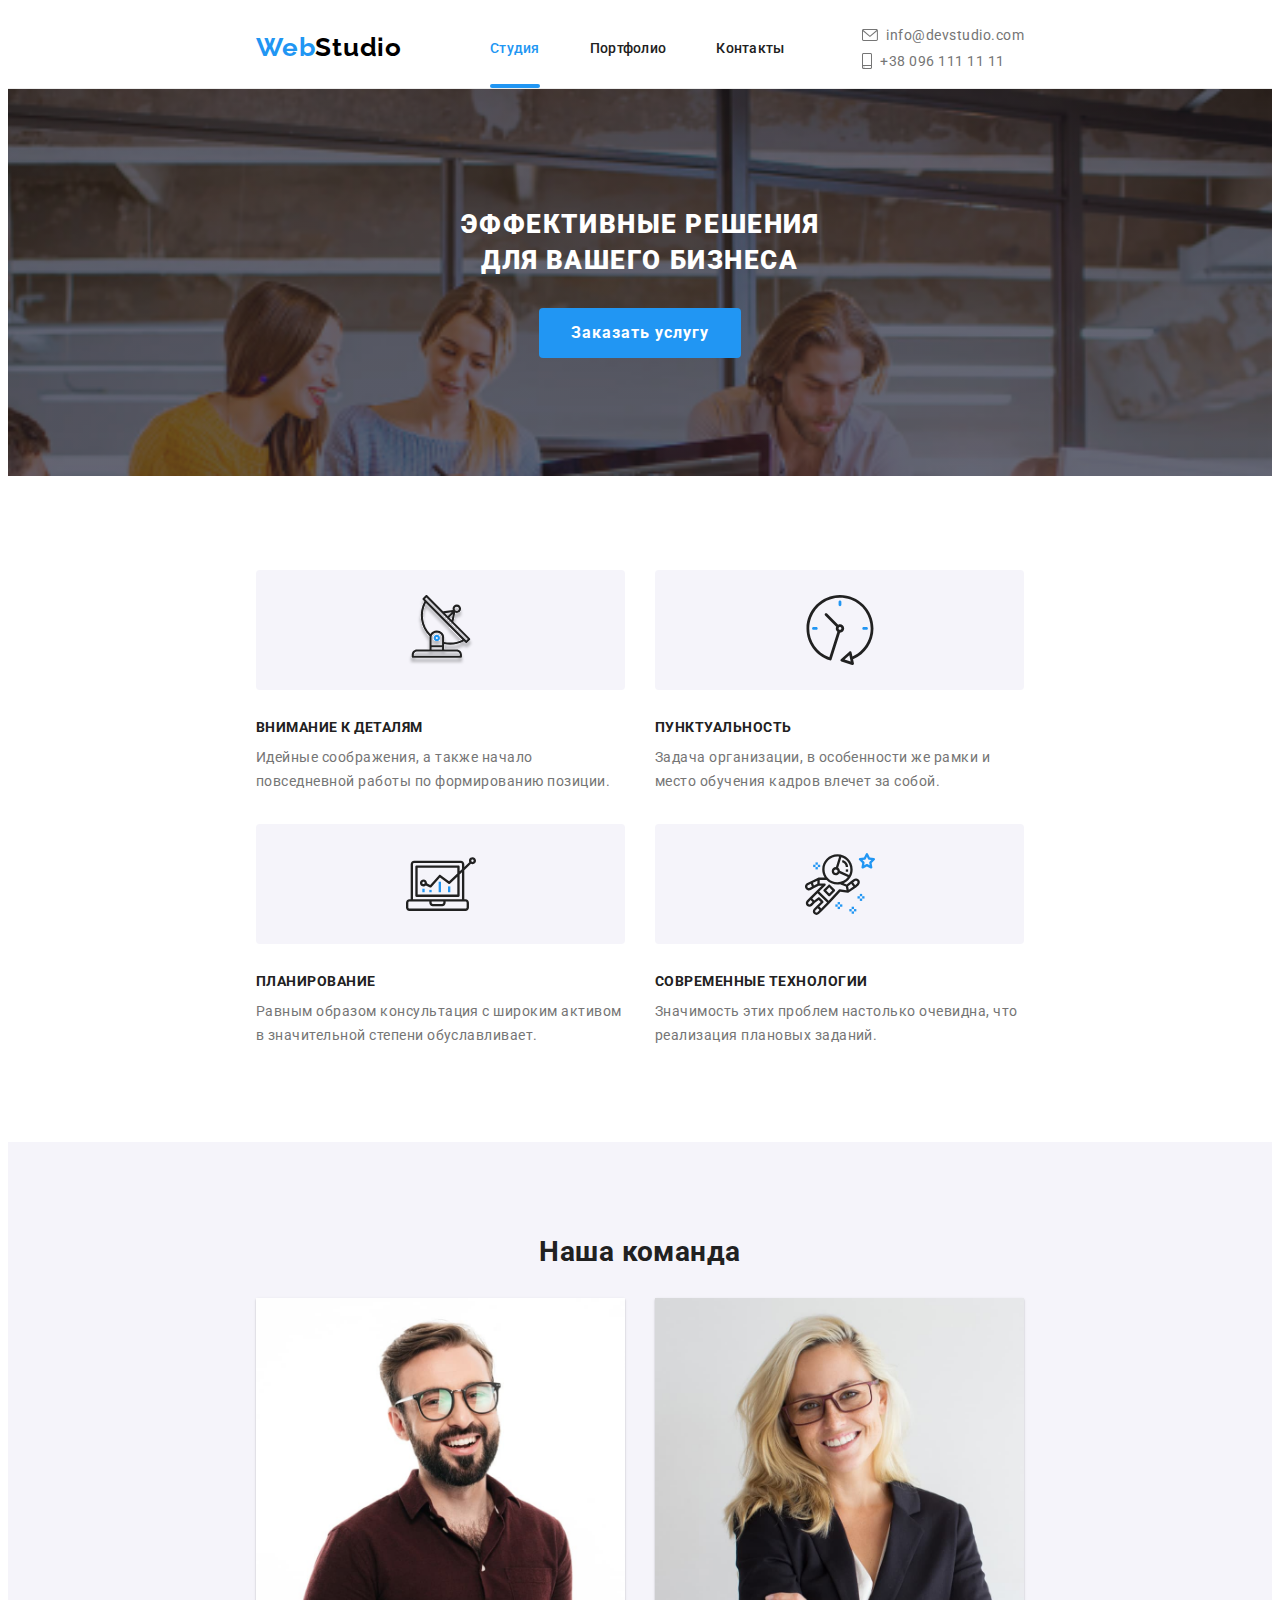
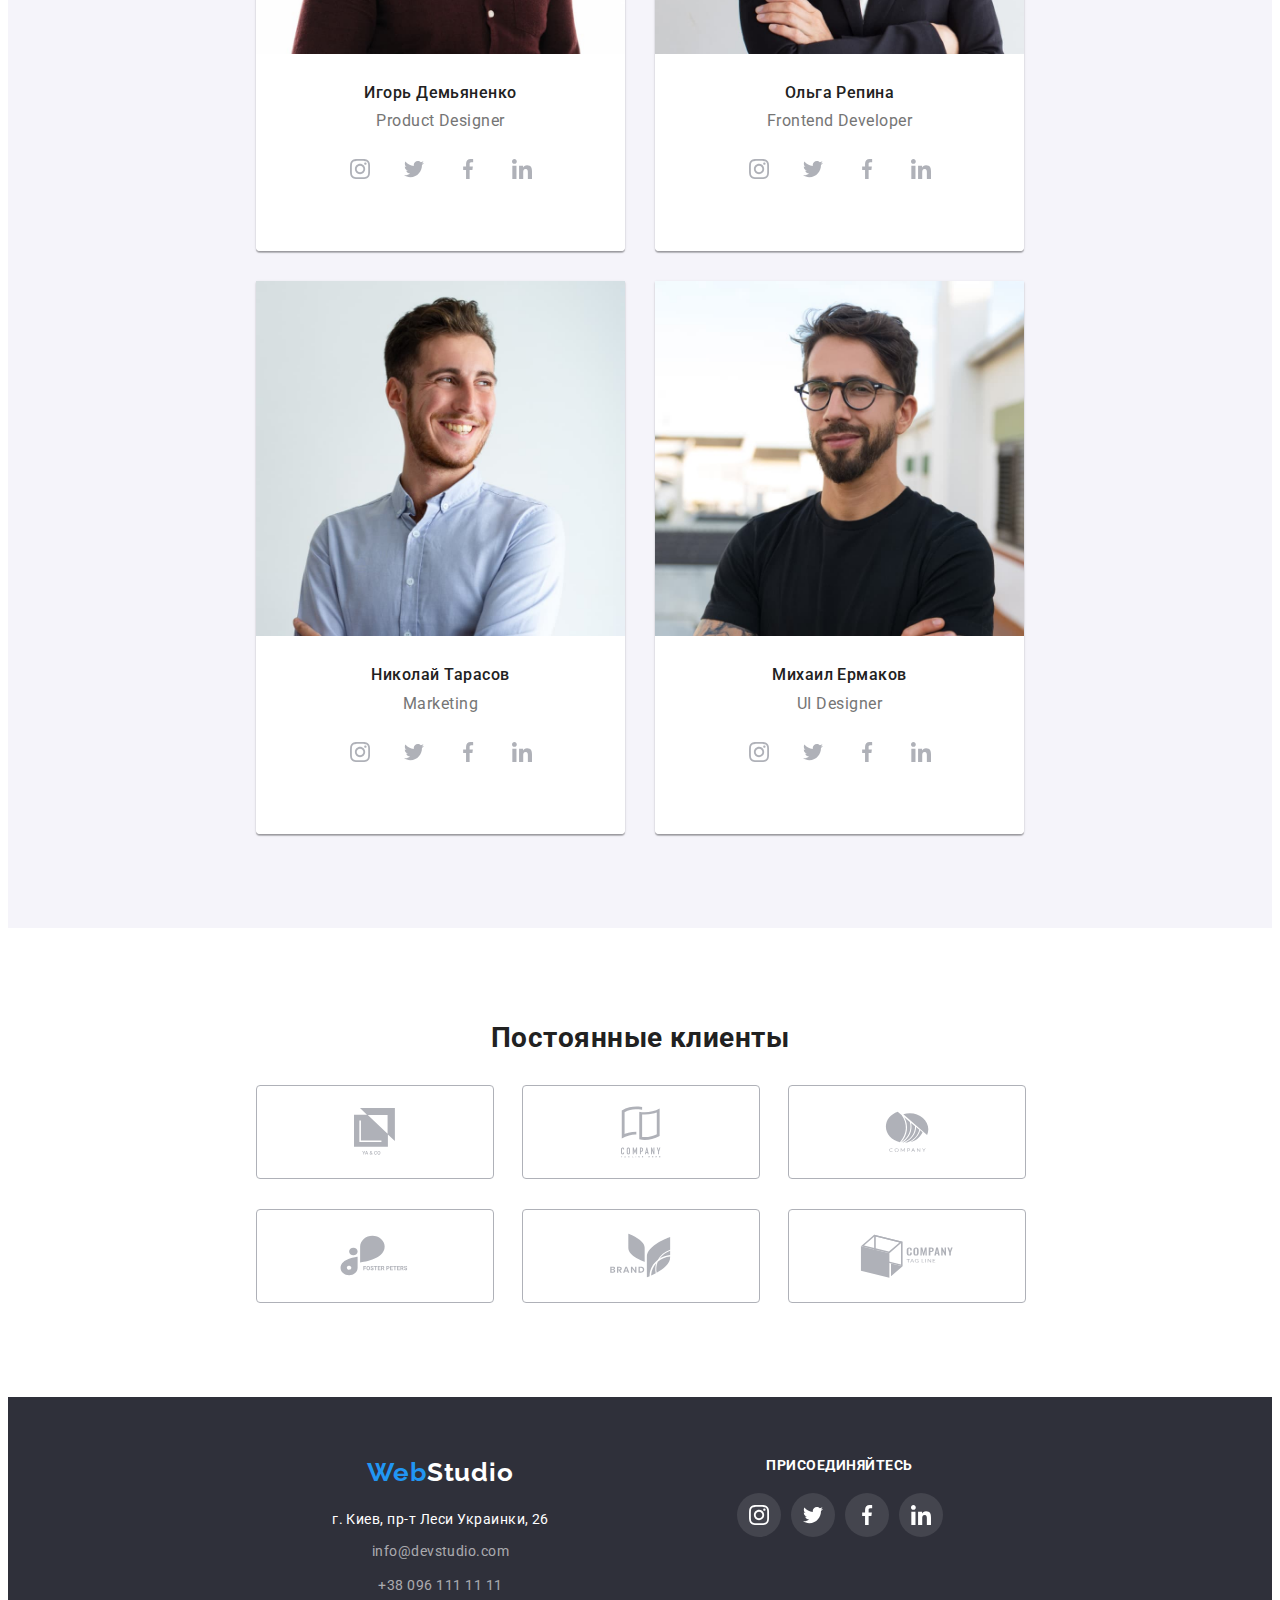
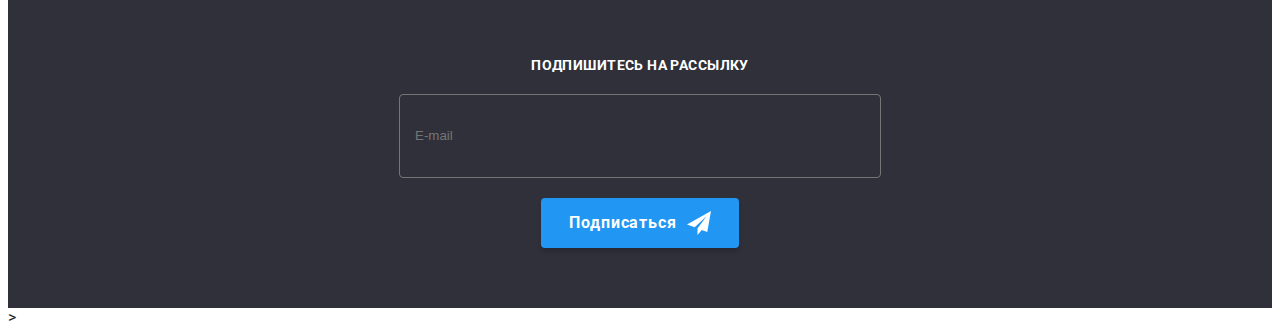
==== commit 7e385dd8: "mob-menu" ====
--- a/index.html
+++ b/index.html
@@ -21,6 +21,13 @@
 <body>
     <header class="header-content">
         <div class="header-content__wrapper page-container">
+            <button class="mobile-menu-button" type="button" data-menu-open>
+                <svg class="mobile-menu-button__icon">
+                    <use href="./images/svg/icons.svg#icon-menu-burger">
+
+                    </use>
+                </svg>
+            </button>
             <nav class="header-nav">
                 <a class="logo header-content__logo" href="./index.html">
                 <span class="logo__text-blue">Web</span>Studio</a>
@@ -452,6 +459,23 @@
         </form>
         </div>
     </div>
+
+    <div class="mobile-menu-window is-hidden">
+        <nav>
+            <ul class="mobile-menu" >
+                <li class="mobile-menu__item">
+                    <a href="" class="mobile-menu__link"></a>
+                </li>
+                <li class="mobile-menu__item">
+                    <a href="" class="mobile-menu__link"></a>
+                </li>
+                <li class="mobile-menu__item">
+                    <a href="" class="mobile-menu__link"></a>
+                </li>
+            </ul>
+        </nav>
+    </div>
+    >
     
     <script src="./js/modal.js"></script>
 </body>
--- a/css/main.min.css
+++ b/css/main.min.css
@@ -1,2 +1,2 @@
-body{font-family:Roboto, sans-serif;color:#212121;letter-spacing:0.03em;max-width:100%}img{display:block;width:100%;height:auto}ul{padding-left:0;margin-top:0;margin-bottom:0;list-style:none}.page-container{max-width:480px;padding-left:15px;padding-right:15px;margin-left:auto;margin-right:auto}@media screen and (min-width: 768px){.page-container{max-width:768px}}.visually-hidden{position:absolute !important;clip:rect(1px 1px 1px 1px);clip:rect(1px, 1px, 1px, 1px);padding:0 !important;border:0 !important;height:1px !important;width:1px !important;overflow:hidden}.base-button{display:flex;justify-content:center;align-items:center;border-radius:4px;border:none;font-family:Roboto, sans-serif;cursor:pointer}.hero__base-button{padding-top:10px;padding-right:32px;padding-bottom:10px;padding-left:32px;font-weight:700;font-size:16px;line-height:1.88;letter-spacing:0.06em;color:#fff;background-color:#2196f3}.hero__base-button:hover,.hero__base-button:focus{background-color:#188ce8;transition-property:background-color;transition-duration:250ms;transition-timing-function:cubic-bezier(0.4, 0, 0.2, 1)}.base-section{padding-top:60px;padding-bottom:60px}@media screen and (min-width: 1200px){.base-section{padding-top:94px;padding-bottom:94px}}.base-section--hero{padding-top:118px;padding-bottom:118px;background-image:linear-gradient(90deg, rgba(47,48,58,0.4), rgba(47,48,58,0.4)),url("../images/mobile/hero-bg.png");background-size:cover;background-color:#c4c4c4;color:#fff}.hero__wrapper{display:flex;flex-direction:column;justify-content:center;align-items:center}.hero__title{margin-top:0;margin-bottom:30px;max-width:360px;font-weight:900;font-size:26px;line-height:1.36;letter-spacing:0.06em;text-align:center;text-transform:uppercase}@media scrren and (min-width: 768px){.base-section--hero{padding-top:118px;padding-bottom:118px;background-image:linear-gradient(90deg, rgba(47,48,58,0.4), rgba(47,48,58,0.4)),url("../images/tablet/hero-bg.png");background-size:cover;background-color:#c4c4c4;color:#fff}.hero__wrapper{display:flex;flex-direction:column;justify-content:center;align-items:center;max-width:360px}.hero__title{margin-top:0;margin-bottom:30px;font-weight:900;font-size:44px;line-height:1.36;letter-spacing:0.06em;text-align:center;text-transform:uppercase}}.section-title{font-weight:700;font-size:28px;line-height:1.17;text-align:center;margin-top:0;margin-bottom:30px}.header-content{border-bottom:solid 1px;border-bottom-color:#ececec;text-decoration:none}.header-content__wrapper{display:flex;justify-content:space-between;align-items:center}.header-nav{display:flex}.nav-list{display:none}@media screen and (min-width: 768px){.nav-list{display:flex;margin:0;padding:0}.nav-list__link{display:inline-block;position:relative;padding-top:32px;padding-bottom:32px;font-size:14px;font-weight:500;color:#212121;text-decoration:none;letter-spacing:0.02em}.nav-list__link:hover,.nav-list__link:focus{color:#2196f3;transition-property:color;transition-duration:250ms;transition-timing-function:cubic-bezier(0.4, 0, 0.2, 1)}.nav-list__link--current{color:#2196f3}.nav-list__link--current::after{position:absolute;bottom:0;content:'';display:block;height:4px;width:100%;border-radius:2px;background-color:#2196f3}.nav-list__item:not(:last-child){margin-right:50px}}.logo{display:inline-block;font-family:Raleway, sans-serif;font-weight:700;font-size:26px;letter-spacing:0.03em;line-height:1.2;text-decoration:none}.header-content__logo{padding-top:16px;padding-bottom:16px;color:#000}.logo__text-blue{color:#2196f3}@media screen and (min-width: 768px){.logo{display:inline-block;font-family:Raleway, sans-serif;font-weight:700;font-size:26px;letter-spacing:0.03em;line-height:1.2;text-decoration:none}.header-content__logo{padding-top:24px;padding-bottom:25px;margin-right:88px;color:#000}.logo__text-blue{color:#2196f3}}.contacts-list{display:none}@media screen and (min-width: 768px){.contacts-list{display:block;margin-left:auto}.contacts-list__item{display:flex;align-items:center}.contacts-list__item:not(:last-child){margin-bottom:10px}.contacts-list__contact{display:inline-flex;align-items:center;font-size:14px;color:#757575;text-decoration:none}.contacts-list__contact:hover,.contacts-list__contact:focus{color:#2196f3;transition-property:color;transition-duration:250ms;transition-timing-function:cubic-bezier(0.4, 0, 0.2, 1)}.contacts-list__contact:hover .contacts-list__item-icon,.contacts-list__contact:focus .contacts-list__item-icon{fill:#2196f3;transition-property:fill;transition-duration:250ms;transition-timing-function:cubic-bezier(0.4, 0, 0.2, 1)}.contacts-list__item-icon{fill:#757575;margin-right:8px}}.features__list{display:flex;flex-direction:column;justify-content:center}.features__list-item{max-width:480px}.features__list-item::before{content:'';display:block;height:120px;border-radius:4px;background-color:#f5f4fa;background-repeat:no-repeat;background-size:70px 70px;background-position:50% 50%}@media screen and (max-width: 767px){.features__list-item :last-child{margin-bottom:30px}}.features__list-item--with-antenna::before{background-image:url("../images/svg/antenna.svg")}.features__list-item--with-clock::before{background-image:url("../images/svg/clock.svg")}.features__list-item--with-diagram::before{background-image:url("../images/svg/diagram.svg")}.features__list-item--with-astronaut::before{background-image:url("../images/svg/astronaut.svg")}.features__list-item-title{margin-top:0;margin-bottom:10px;font-weight:700;font-size:14px;line-height:1.14;text-transform:uppercase;text-align:center}.features__list-item-description{margin-top:0;margin-bottom:0;font-size:14px;line-height:1.71;color:#757575}@media screen and (min-width: 768px){.features__list{display:flex;flex-direction:row;flex-wrap:wrap;margin-top:-30px;margin-left:-30px}.features__list-item{width:calc((100% - 2 * 30px) / 2);margin-top:30px;margin-left:30px}.features__list-item::before{content:'';display:block;height:120px;border-radius:4px;margin-bottom:30px;background-color:#f5f4fa;background-repeat:no-repeat;background-size:70px 70px;background-position:50% 50%}.features__list-item--with-antenna::before{background-image:url("../images/svg/antenna.svg")}.features__list-item--with-clock::before{background-image:url("../images/svg/clock.svg")}.features__list-item--with-diagram::before{background-image:url("../images/svg/diagram.svg")}.features__list-item--with-astronaut::before{background-image:url("../images/svg/astronaut.svg")}.features__list-item-title{margin-top:0;margin-bottom:10px;font-weight:700;font-size:14px;line-height:1.14;text-transform:uppercase;text-align:left}.features__list-item-description{margin-top:0;margin-bottom:0;font-size:14px;line-height:1.71;color:#757575}}.base-section--services{display:none}.base-section--team{background-color:#f5f4fa}.team-list{display:block}.team-list__item{border-bottom-left-radius:4px;border-bottom-right-radius:4px;box-shadow:0px 1px 3px rgba(0,0,0,0.12),0px 1px 1px rgba(0,0,0,0.14),0px 2px 1px rgba(0,0,0,0.2)}.team-list__item-image{width:100%}.team-list_item-description{padding-top:30px;padding-bottom:24px;padding-right:30px;padding-left:30px;border-bottom-left-radius:4px;border-bottom-right-radius:4px;background-color:#fff}.team-list__item-name{margin-top:0;margin-bottom:10px;font-weight:500;font-size:16px;line-height:1.17;text-align:center}.team-list__item-position{margin-top:0;margin-bottom:16px;font-size:16px;line-height:1.17;text-align:center;color:#757575}.social-links{display:flex;justify-content:center;width:100%}.social-links__item{display:flex}.social-links__item:not(:last-child){margin-right:10px;margin-bottom:30px}.social-links__item-link{display:flex;justify-content:center;align-items:center;width:44px;height:44px;border-radius:50%;background-color:transparent}.social-links__item-link:hover,.social-links__item-link:focus{background-color:#2196f3;transition-property:background-color;transition-duration:250ms;transition-timing-function:cubic-bezier(0.4, 0, 0.2, 1)}.social-links__item-link:hover .social-links__item-icon,.social-links__item-link:focus .social-links__item-icon{background-color:#2196f3;fill:#fff;transition-property:background-color, fill;transition-duration:250ms;transition-timing-function:cubic-bezier(0.4, 0, 0.2, 1)}.social-links__item-icon{width:20px;height:20px;fill:#afb1b8}@media screen and (min-width: 768px){.base-section--team{background-color:#f5f4fa}.team-list{display:flex;flex-wrap:wrap;margin-left:-30px;margin-top:-30px}.team-list__item{width:calc((100% - 2 * 30px) / 2);margin-left:30px;margin-top:30px;border-bottom-left-radius:4px;border-bottom-right-radius:4px;box-shadow:0px 1px 3px rgba(0,0,0,0.12),0px 1px 1px rgba(0,0,0,0.14),0px 2px 1px rgba(0,0,0,0.2)}.team-list_item-description{padding-top:30px;padding-bottom:30px;padding-right:30px;padding-left:30px;border-bottom-left-radius:4px;border-bottom-right-radius:4px;background-color:#fff}.team-list__item-name{margin-top:0;margin-bottom:10px;font-weight:500;font-size:16px;line-height:1.17;text-align:center}.team-list__item-position{margin-top:0;margin-bottom:16px;font-size:16px;line-height:1.17;text-align:center;color:#757575}.social-links{display:flex;justify-content:center}.social-links__item{display:flex}.social-links__item-link{display:flex;justify-content:center;align-items:center;width:44px;height:44px;border-radius:50%;background-color:transparent}.social-links__item-link:hover,.social-links__item-link:focus{background-color:#2196f3;transition-property:background-color;transition-duration:250ms;transition-timing-function:cubic-bezier(0.4, 0, 0.2, 1)}.social-links__item-link:hover .social-links__item-icon,.social-links__item-link:focus .social-links__item-icon{background-color:#2196f3;fill:#fff;transition-property:background-color, fill;transition-duration:250ms;transition-timing-function:cubic-bezier(0.4, 0, 0.2, 1)}.social-links__item-icon{width:20px;height:20px;fill:#afb1b8}}.regular-customers{display:flex;flex-wrap:wrap;margin-top:-30px;margin-left:-30px}.regular-customers__list-item{margin-left:30px;margin-top:30px;width:calc((100% - 2 * 30px) / 2)}.regular-customers__item-link{display:flex;align-items:center;justify-content:center;width:100%;height:92px;border-radius:4px;border:1px solid #afb1b8}.regular-customers__item-link:hover,.regular-customers__item-link:focus{border-color:#2196f3;transition-property:border-color;transition-duration:250ms;transition-timing-function:cubic-bezier(0.4, 0, 0.2, 1)}.regular-customers__item-link:hover .regular-customers__item-logo,.regular-customers__item-link:focus .regular-customers__item-logo{fill:#2196f3;transition-property:fill;transition-duration:250ms;transition-timing-function:cubic-bezier(0.4, 0, 0.2, 1)}.regular-customers__item-logo{display:flex;align-items:center;justify-content:center;fill:#afb1b8}@media screen and (min-width: 768px){.regular-customers{display:flex;margin-top:-30px;margin-left:-30px}.regular-customers__list-item{margin-left:30px;margin-top:30px;width:calc((100% - 3 * 30px) / 3)}.regular-customers__item-link{display:flex;align-items:center;justify-content:center;width:100%;height:92px;border-radius:4px;border:1px solid #afb1b8}.regular-customers__item-link:hover,.regular-customers__item-link:focus{border-color:#2196f3;transition-property:border-color;transition-duration:250ms;transition-timing-function:cubic-bezier(0.4, 0, 0.2, 1)}.regular-customers__item-link:hover .regular-customers__item-logo,.regular-customers__item-link:focus .regular-customers__item-logo{fill:#2196f3;transition-property:fill;transition-duration:250ms;transition-timing-function:cubic-bezier(0.4, 0, 0.2, 1)}.regular-customers__item-logo{display:flex;align-items:center;justify-content:center;fill:#afb1b8}}.footer-content{padding-top:60px;padding-bottom:60px;font-size:14px;line-height:1.71;color:#fff;background-color:#2f303a}.footer-content__wrapper{display:flex;flex-direction:column;justify-content:center;align-items:center}.footer-content_left-side{display:flex;flex-direction:column;justify-content:center;align-items:center;margin-bottom:60px;width:100%}.footer-content_right-side{width:100%}.footer-content_left-side-left-part{display:flex;flex-direction:column;align-items:center;margin-bottom:60px;width:100%}.footer-content__logo{margin-bottom:20px;color:#fff}.address-text{margin-top:0;font-style:normal}.address-text_info{margin-top:0;margin-bottom:8px}.footer-contacts-list__item:not(:last-child){margin-bottom:10px}.footer-contacts-list__item-link{display:flex;flex-direction:column;align-items:center;color:rgba(255,255,255,0.6);font-style:normal;text-decoration:none}.footer-contacts-list__item-link:hover,.footer-contacts-list__item-link:focus{color:#2196f3;transition-property:color;transition-duration:250ms;transition-timing-function:cubic-bezier(0.4, 0, 0.2, 1)}.footer-mail{margin-bottom:6px}.footer-content_left-side-right-part{display:flex;flex-direction:column;align-items:center}.footer-content_left-side-right-part-accept{margin-top:0;margin-bottom:20px;text-transform:uppercase;font-weight:700;line-height:1.17}.footer-social-links{display:flex}.footer-social-links_item-link{display:flex;align-items:center;justify-content:center;width:44px;height:44px;border-radius:50%;background-color:rgba(255,255,255,0.1)}.footer-social-links_item-link:hover,.footer-social-links_item-link:focus{background-color:#2196f3;transition-property:background-color;transition-duration:250ms;transition-timing-function:cubic-bezier(0.4, 0, 0.2, 1)}.footer-social-links_item:not(:last-child){margin-right:10px}.footer-social-links_item-icon{width:20px;height:20px;fill:#fff}.footer-content_right-side-text{margin-top:0;margin-bottom:20px;font-weight:700;font-size:14px;line-height:1.14;letter-spacing:0.03em;text-transform:uppercase;text-align:center;color:#fff}@media screen and (min-width: 768px){.footer-content{padding-top:60px;padding-bottom:60px;font-size:14px;line-height:1.71;color:#fff;background-color:#2f303a}.footer-content__wrapper{display:flex;flex-direction:column;align-items:center}.footer-content_left-side{display:flex;flex-direction:row;justify-content:space-between;align-items:center;margin-bottom:60px;width:100%}.footer-content_right-side{width:100%}.footer-content_left-side-left-part{display:flex;flex-direction:column;align-items:center;margin-bottom:60px;width:calc((100% - 30px) / 2)}.footer-content__logo{margin-bottom:20px;color:#fff}.address-text{margin-top:0;font-style:normal}.address-text_info{margin-top:0;margin-bottom:8px}.footer-contacts-list__item:not(:last-child){margin-bottom:10px}.footer-contacts-list__item-link{display:flex;flex-direction:column;align-items:center;color:rgba(255,255,255,0.6);font-style:normal;text-decoration:none}.footer-contacts-list__item-link:hover,.footer-contacts-list__item-link:focus{color:#2196f3;transition-property:color;transition-duration:250ms;transition-timing-function:cubic-bezier(0.4, 0, 0.2, 1)}.footer-mail{margin-bottom:6px}.footer-content_left-side-right-part{display:flex;flex-direction:column;justify-content:flex-start;align-items:center;width:calc((100% - 30px) / 2)}.footer-content_left-side-right-part-accept{margin-top:0;margin-bottom:20px;text-transform:uppercase;font-weight:700;line-height:1.17}.footer-social-links{display:flex}.footer-social-links_item-link{display:flex;align-items:center;justify-content:center;width:44px;height:44px;border-radius:50%;background-color:rgba(255,255,255,0.1)}.footer-social-links_item-link:hover,.footer-social-links_item-link:focus{background-color:#2196f3;transition-property:background-color;transition-duration:250ms;transition-timing-function:cubic-bezier(0.4, 0, 0.2, 1)}.footer-social-links_item:not(:last-child){margin-right:10px}.footer-social-links_item-icon{width:20px;height:20px;fill:#fff}.footer-content_right-side-text{margin-top:0;margin-bottom:20px;font-weight:700;font-size:14px;line-height:1.14;letter-spacing:0.03em;text-transform:uppercase;text-align:center;color:#fff}}.footer-form__input{width:100%;height:50px;margin-bottom:20px;padding-top:16px;padding-right:15px;padding-bottom:16px;padding-left:15px;border-radius:4px;border:1px solid #757575;background-color:transparent;color:#fff}.footer-form__input:focus{outline:none;color:#fff;border:1px solid #2196f3;background-color:transparent}.footer-form__input:focus:not(:placeholder-shown):invalid{border:1px solid rgba(255,0,0,0.3)}.footer-form__input:focus:not(:placeholder-shown):valid{border:1px solid rgba(0,255,0,0.3)}.footer-form__wrapper{display:flex;flex-direction:column;align-items:center;justify-content:space-between}.footer-form__base-button{padding-top:10px;padding-right:28px;padding-bottom:10px;padding-left:28px;font-weight:700;font-size:16px;line-height:1.87;letter-spacing:0.06em;box-shadow:0px 4px 4px rgba(0,0,0,0.15);color:#fff;background-color:#2196f3}.footer-form__base-button:hover,.footer-form__base-button:focus{transition-property:background-color;transition-duration:250ms;transition-timing-function:cubic-bezier(0.4, 0, 0.2, 1);background-color:#188ce8}.footer-form__base-button::after{display:block;content:'';width:24px;height:24px;margin-left:10px;background-image:url("../images/icon-send.svg");background-size:contain}.examples-filter{display:flex;flex-wrap:wrap;justify-content:flex-start;margin-bottom:40px;margin-top:-8px;margin-left:-8px;font-weight:500;font-size:16px;line-height:1.62}.examples-filter__item{margin-top:8px;margin-left:8px}.examples-filter__base-button{padding-top:6px;padding-right:22px;padding-bottom:6px;padding-left:22px;font-weight:500;font-size:16px;line-height:1.62;letter-spacing:0.03em;background-color:#f5f4fa;color:#212121}.examples-filter__base-button:hover,.examples-filter__base-button:focus{background-color:#2196f3;color:#fff;box-shadow:0px 3px 1px rgba(0,0,0,0.1),0px 1px 2px rgba(0,0,0,0.08),0px 2px 2px rgba(0,0,0,0.12);transition-property:background-color, color, box-shadow;transition-duration:250ms;transition-timing-function:cubic-bezier(0.4, 0, 0.2, 1)}.examples-list{display:flex;flex-direction:column}.examples-list__item:not(:last-child){margin-bottom:30px}.examples-list__item-link{display:block;text-decoration:none}.examples-list__item-link:hover,.examples-list__item-link:focus{box-shadow:0px 1px 1px rgba(0,0,0,0.12),0px 4px 4px rgba(0,0,0,0.06),1px 4px 6px rgba(0,0,0,0.16);transition-property:box-shadow;transition-duration:250ms;transition-timing-function:cubic-bezier(0.4, 0, 0.2, 1)}.examples-list__item-link:hover .examples-list__item-hint,.examples-list__item-link:focus .examples-list__item-hint{transform:translatey(0);transition-property:transform;transition-duration:250ms;transition-timing-function:cubic-bezier(0.4, 0, 0.2, 1)}.examples-list__item-image-wrapper{overflow:hidden;position:relative}.examples-list__item-hint{position:absolute;top:0;left:0;transform:translatey(100%);width:100%;height:100%;margin:0;padding-top:63px;padding-right:24px;padding-bottom:63px;padding-left:24px;font-weight:400;line-height:1.56;font-size:18px;color:#fff;background-color:rgba(33,150,243,0.9)}.examples-list__item-description{border-right:1px solid #eeeeee;border-bottom:1px solid #eeeeee;border-left:1px solid #eeeeee;padding-top:20px;padding-left:24px;padding-right:24px;padding-bottom:20px}.examples-list__item-title{margin-top:0;margin-bottom:4px;font-weight:700;font-size:18px;line-height:2;letter-spacing:0.06em;color:#212121}.examples-list__item-category{margin-top:0;margin-bottom:0;font-size:16px;line-height:1.87;color:#757575}.backdrop{position:fixed;top:0;left:0;z-index:100;width:100%;height:100%;opacity:1;visibility:visible;pointer-events:auto;transition-property:opacity;transition-duration:250ms;transition-timing-function:cubic-bezier(0.4, 0, 0.2, 1);background-color:rgba(0,0,0,0.2)}.backdrop.is-hidden{opacity:0;visibility:hidden;pointer-events:none}.modal-window{position:absolute;top:50%;left:50%;transform:translate(-50%, -50%);border-radius:4px;box-shadow:0px 1px 3px rgba(0,0,0,0.12),0px 1px 1px rgba(0,0,0,0.14),0px 2px 1px rgba(0,0,0,0.2);background-color:#fff}.close-btn{position:absolute;display:flex;justify-content:center;align-items:center;width:30px;height:30px;right:8px;top:8px;background:#fff;border:1px solid rgba(0,0,0,0.1);border-radius:50%;cursor:pointer}.close-btn:hover .close-btn__icon{fill:#2196f3}.close-btn__icon{width:11px;height:11px}.modal-form{display:flex;flex-direction:column;justify-content:center;align-items:center;width:450px;padding:40px}.modal-form__header{margin-top:0;margin-bottom:12px;font-weight:700;font-size:20px;line-height:1.17;letter-spacing:0.03em;text-align:center}.modal-form__field{display:flex;flex-direction:column;width:100%;font-size:12px;line-height:1.17;letter-spacing:0.01em;color:#757575}.modal-form__field+.modal-form__field{margin-top:10px}.modal-form__field-content{display:block;position:relative;margin-top:4px}.modal-form__input{display:block;width:100%;height:40px;margin:0;padding-left:42px;padding-top:12px;padding-bottom:12px;padding-right:12px;font-weight:400;font-size:12px;line-height:1.14;letter-spacing:0.01em;border:1px solid rgba(33,33,33,0.2);border-radius:4px}.modal-form__input:focus{outline:none;border-color:#2196f3}.modal-form__input:focus+.modal-form__field-icon{fill:#2196f3}.modal-form__input:focus:not(:placeholder-shown):invalid{border:1px solid rgba(255,0,0,0.3)}.modal-form__input:focus:not(:placeholder-shown):valid{border:1px solid rgba(0,255,0,0.3)}.modal-form__field-icon{position:absolute;top:25%;left:12px;width:18px;height:18px}.modal-form__message{display:block;resize:none;height:120px;padding-top:12px;padding-right:16px;padding-bottom:12px;padding-left:16px;margin-top:4px;border:1px solid rgba(33,33,33,0.2);border-radius:4px;font-weight:400;font-size:12px;line-height:1.14;letter-spacing:0.01em}.modal-form__message:focus{outline:none;border-color:#2196f3}.modal-form__message::placeholder{line-height:1.17;letter-spacing:0.01em;color:rgba(117,117,117,0.5)}.modal-form__checkbox-link{color:#2196f3}.modal-form__checkbox-label{display:inline-flex;align-items:center;font-size:11.8px;font-weight:400;line-height:1;color:#757575}.modal-form__checkbox-label::before{display:block;content:'';width:16px;height:16px;cursor:pointer;margin-right:8px;border-radius:2px;border:2px solid #212121}.modal-form__checkbox:checked+.modal-form__checkbox-label::before{background-image:url("../images/icon-checkbox.svg");background-color:#2196f3;border:transparent}.modal-form__checbox-wrapper{position:relative;margin-top:20px}.modal-form__checkbox{position:absolute;bottom:0;left:10px}.modal-form__base-button{margin-top:30px;padding-top:10px;padding-right:56px;padding-bottom:10px;padding-left:56px;font-weight:700;font-size:16px;line-height:1.87;letter-spacing:0.06em;color:#fff;background-color:#2196f3;box-shadow:0px 4px 4px rgba(0,0,0,0.15)}.modal-form__base-button:hover,.modal-form__base-button:focus{transition-property:background-color;transition-duration:250ms;transition-timing-function:cubic-bezier(0.4, 0, 0.2, 1);background-color:#188ce8}.backdrop-mobile{position:fixed;top:0;left:0;z-index:100;width:100%;height:100%;opacity:1;visibility:visible;pointer-events:auto;transition-property:opacity;transition-duration:250ms;transition-timing-function:cubic-bezier(0.4, 0, 0.2, 1);background-color:rgba(0,0,0,0.2)}.backdrop-mobile.is-hidden{opacity:0;visibility:hidden;pointer-events:none}.modal-window-mobile{position:absolute;top:50%;left:50%;transform:translate(-50%, -50%);border-radius:4px;box-shadow:0px 1px 3px rgba(0,0,0,0.12),0px 1px 1px rgba(0,0,0,0.14),0px 2px 1px rgba(0,0,0,0.2);background-color:#fff}.close-btn-mobile{position:absolute;display:flex;justify-content:center;align-items:center;width:30px;height:30px;right:8px;top:8px;background:#fff;border:1px solid rgba(0,0,0,0.1);border-radius:50%;cursor:pointer}.close-btn-mobile:hover .close-btn__icon{fill:#2196f3}.close-btn-mobile__icon{width:11px;height:11px}.modal-form-mobile{display:flex;flex-direction:column;justify-content:center;align-items:center;padding:40px}
+body{font-family:Roboto, sans-serif;color:#212121;letter-spacing:0.03em;max-width:100%}img{display:block;width:100%;height:auto}ul{padding-left:0;margin-top:0;margin-bottom:0;list-style:none}.page-container{max-width:480px;padding-left:15px;padding-right:15px;margin-left:auto;margin-right:auto}@media screen and (min-width: 768px){.page-container{max-width:768px}}.visually-hidden{position:absolute !important;clip:rect(1px 1px 1px 1px);clip:rect(1px, 1px, 1px, 1px);padding:0 !important;border:0 !important;height:1px !important;width:1px !important;overflow:hidden}.base-button{display:flex;justify-content:center;align-items:center;border-radius:4px;border:none;font-family:Roboto, sans-serif;cursor:pointer}.hero__base-button{padding-top:10px;padding-right:32px;padding-bottom:10px;padding-left:32px;font-weight:700;font-size:16px;line-height:1.88;letter-spacing:0.06em;color:#fff;background-color:#2196f3}.hero__base-button:hover,.hero__base-button:focus{background-color:#188ce8;transition-property:background-color;transition-duration:250ms;transition-timing-function:cubic-bezier(0.4, 0, 0.2, 1)}.mobile-menu-button{display:flex;justify-content:center;align-items:center;position:absolute;top:10px;right:10px;width:40px;height:40px;border:transparent;background-color:#fff;cursor:pointer}.mobile-menu-button__icon{width:40px;height:40px}.mobile-menu-button:hover .mobile-menu-button__icon,.mobile-menu-button:focus .mobile-menu-button__icon{fill:#2196f3}@media screen and (min-width: 768px){.mobile-menu-button{display:none}}.base-section{padding-top:60px;padding-bottom:60px}@media screen and (min-width: 1200px){.base-section{padding-top:94px;padding-bottom:94px}}.base-section--hero{padding-top:118px;padding-bottom:118px;background-image:linear-gradient(90deg, rgba(47,48,58,0.4), rgba(47,48,58,0.4)),url("../images/mobile/hero-bg.png");background-size:cover;background-color:#c4c4c4;color:#fff}.hero__wrapper{display:flex;flex-direction:column;justify-content:center;align-items:center}.hero__title{margin-top:0;margin-bottom:30px;max-width:360px;font-weight:900;font-size:26px;line-height:1.36;letter-spacing:0.06em;text-align:center;text-transform:uppercase}@media scrren and (min-width: 768px){.base-section--hero{padding-top:118px;padding-bottom:118px;background-image:linear-gradient(90deg, rgba(47,48,58,0.4), rgba(47,48,58,0.4)),url("../images/tablet/hero-bg.png");background-size:cover;background-color:#c4c4c4;color:#fff}.hero__wrapper{display:flex;flex-direction:column;justify-content:center;align-items:center;max-width:360px}.hero__title{margin-top:0;margin-bottom:30px;font-weight:900;font-size:44px;line-height:1.36;letter-spacing:0.06em;text-align:center;text-transform:uppercase}}.section-title{font-weight:700;font-size:28px;line-height:1.17;text-align:center;margin-top:0;margin-bottom:30px}.header-content{border-bottom:solid 1px;border-bottom-color:#ececec;text-decoration:none}.header-content__wrapper{display:flex;justify-content:space-between;align-items:center}.header-nav{display:flex}.nav-list{display:none}@media screen and (min-width: 768px){.nav-list{display:flex;margin:0;padding:0}.nav-list__link{display:inline-block;position:relative;padding-top:32px;padding-bottom:32px;font-size:14px;font-weight:500;color:#212121;text-decoration:none;letter-spacing:0.02em}.nav-list__link:hover,.nav-list__link:focus{color:#2196f3;transition-property:color;transition-duration:250ms;transition-timing-function:cubic-bezier(0.4, 0, 0.2, 1)}.nav-list__link--current{color:#2196f3}.nav-list__link--current::after{position:absolute;bottom:0;content:'';display:block;height:4px;width:100%;border-radius:2px;background-color:#2196f3}.nav-list__item:not(:last-child){margin-right:50px}}.logo{display:inline-block;font-family:Raleway, sans-serif;font-weight:700;font-size:26px;letter-spacing:0.03em;line-height:1.2;text-decoration:none}.header-content__logo{padding-top:16px;padding-bottom:16px;color:#000}.logo__text-blue{color:#2196f3}@media screen and (min-width: 768px){.logo{display:inline-block;font-family:Raleway, sans-serif;font-weight:700;font-size:26px;letter-spacing:0.03em;line-height:1.2;text-decoration:none}.header-content__logo{padding-top:24px;padding-bottom:25px;margin-right:88px;color:#000}.logo__text-blue{color:#2196f3}}.contacts-list{display:none}@media screen and (min-width: 768px){.contacts-list{display:block;margin-left:auto}.contacts-list__item{display:flex;align-items:center}.contacts-list__item:not(:last-child){margin-bottom:10px}.contacts-list__contact{display:inline-flex;align-items:center;font-size:14px;color:#757575;text-decoration:none}.contacts-list__contact:hover,.contacts-list__contact:focus{color:#2196f3;transition-property:color;transition-duration:250ms;transition-timing-function:cubic-bezier(0.4, 0, 0.2, 1)}.contacts-list__contact:hover .contacts-list__item-icon,.contacts-list__contact:focus .contacts-list__item-icon{fill:#2196f3;transition-property:fill;transition-duration:250ms;transition-timing-function:cubic-bezier(0.4, 0, 0.2, 1)}.contacts-list__item-icon{fill:#757575;margin-right:8px}}.features__list{display:flex;flex-direction:column;justify-content:center}.features__list-item{max-width:480px}.features__list-item::before{content:'';display:block;height:120px;border-radius:4px;background-color:#f5f4fa;background-repeat:no-repeat;background-size:70px 70px;background-position:50% 50%}@media screen and (max-width: 767px){.features__list-item::before{margin-bottom:30px}}@media screen and (max-width: 767px){.features__list-item:not(:last-child){margin-bottom:30px}}.features__list-item--with-antenna::before{background-image:url("../images/svg/antenna.svg")}.features__list-item--with-clock::before{background-image:url("../images/svg/clock.svg")}.features__list-item--with-diagram::before{background-image:url("../images/svg/diagram.svg")}.features__list-item--with-astronaut::before{background-image:url("../images/svg/astronaut.svg")}.features__list-item-title{margin-top:0;margin-bottom:10px;font-weight:700;font-size:14px;line-height:1.14;text-transform:uppercase;text-align:center}.features__list-item-description{margin-top:0;margin-bottom:0;font-size:14px;line-height:1.71;color:#757575}@media screen and (min-width: 768px){.features__list{display:flex;flex-direction:row;flex-wrap:wrap;margin-top:-30px;margin-left:-30px}.features__list-item{width:calc((100% - 2 * 30px) / 2);margin-top:30px;margin-left:30px}.features__list-item::before{content:'';display:block;height:120px;border-radius:4px;margin-bottom:30px;background-color:#f5f4fa;background-repeat:no-repeat;background-size:70px 70px;background-position:50% 50%}.features__list-item--with-antenna::before{background-image:url("../images/svg/antenna.svg")}.features__list-item--with-clock::before{background-image:url("../images/svg/clock.svg")}.features__list-item--with-diagram::before{background-image:url("../images/svg/diagram.svg")}.features__list-item--with-astronaut::before{background-image:url("../images/svg/astronaut.svg")}.features__list-item-title{margin-top:0;margin-bottom:10px;font-weight:700;font-size:14px;line-height:1.14;text-transform:uppercase;text-align:left}.features__list-item-description{margin-top:0;margin-bottom:0;font-size:14px;line-height:1.71;color:#757575}}.base-section--services{display:none}.base-section--team{background-color:#f5f4fa}.team-list{display:block}.team-list__item{border-bottom-left-radius:4px;border-bottom-right-radius:4px;box-shadow:0px 1px 3px rgba(0,0,0,0.12),0px 1px 1px rgba(0,0,0,0.14),0px 2px 1px rgba(0,0,0,0.2)}@media screen and (max-width: 767px){.team-list__item:not(:last-child){margin-bottom:30px}}.team-list__item-image{width:100%}.team-list_item-description{padding-top:30px;padding-bottom:24px;padding-right:30px;padding-left:30px;border-bottom-left-radius:4px;border-bottom-right-radius:4px;background-color:#fff}.team-list__item-name{margin-top:0;margin-bottom:10px;font-weight:500;font-size:16px;line-height:1.17;text-align:center}.team-list__item-position{margin-top:0;margin-bottom:16px;font-size:16px;line-height:1.17;text-align:center;color:#757575}.social-links{display:flex;justify-content:center;width:100%}.social-links__item{display:flex}.social-links__item:not(:last-child){margin-right:10px;margin-bottom:30px}.social-links__item-link{display:flex;justify-content:center;align-items:center;width:44px;height:44px;border-radius:50%;background-color:transparent}.social-links__item-link:hover,.social-links__item-link:focus{background-color:#2196f3;transition-property:background-color;transition-duration:250ms;transition-timing-function:cubic-bezier(0.4, 0, 0.2, 1)}.social-links__item-link:hover .social-links__item-icon,.social-links__item-link:focus .social-links__item-icon{background-color:#2196f3;fill:#fff;transition-property:background-color, fill;transition-duration:250ms;transition-timing-function:cubic-bezier(0.4, 0, 0.2, 1)}.social-links__item-icon{width:20px;height:20px;fill:#afb1b8}@media screen and (min-width: 768px){.base-section--team{background-color:#f5f4fa}.team-list{display:flex;flex-wrap:wrap;margin-left:-30px;margin-top:-30px}.team-list__item{width:calc((100% - 2 * 30px) / 2);margin-left:30px;margin-top:30px;border-bottom-left-radius:4px;border-bottom-right-radius:4px;box-shadow:0px 1px 3px rgba(0,0,0,0.12),0px 1px 1px rgba(0,0,0,0.14),0px 2px 1px rgba(0,0,0,0.2)}.team-list_item-description{padding-top:30px;padding-bottom:30px;padding-right:30px;padding-left:30px;border-bottom-left-radius:4px;border-bottom-right-radius:4px;background-color:#fff}.team-list__item-name{margin-top:0;margin-bottom:10px;font-weight:500;font-size:16px;line-height:1.17;text-align:center}.team-list__item-position{margin-top:0;margin-bottom:16px;font-size:16px;line-height:1.17;text-align:center;color:#757575}.social-links{display:flex;justify-content:center}.social-links__item{display:flex}.social-links__item-link{display:flex;justify-content:center;align-items:center;width:44px;height:44px;border-radius:50%;background-color:transparent}.social-links__item-link:hover,.social-links__item-link:focus{background-color:#2196f3;transition-property:background-color;transition-duration:250ms;transition-timing-function:cubic-bezier(0.4, 0, 0.2, 1)}.social-links__item-link:hover .social-links__item-icon,.social-links__item-link:focus .social-links__item-icon{background-color:#2196f3;fill:#fff;transition-property:background-color, fill;transition-duration:250ms;transition-timing-function:cubic-bezier(0.4, 0, 0.2, 1)}.social-links__item-icon{width:20px;height:20px;fill:#afb1b8}}.regular-customers{display:flex;flex-wrap:wrap;margin-top:-30px;margin-left:-30px}.regular-customers__list-item{margin-left:30px;margin-top:30px;width:calc((100% - 2 * 30px) / 2)}.regular-customers__item-link{display:flex;align-items:center;justify-content:center;width:100%;height:92px;border-radius:4px;border:1px solid #afb1b8}.regular-customers__item-link:hover,.regular-customers__item-link:focus{border-color:#2196f3;transition-property:border-color;transition-duration:250ms;transition-timing-function:cubic-bezier(0.4, 0, 0.2, 1)}.regular-customers__item-link:hover .regular-customers__item-logo,.regular-customers__item-link:focus .regular-customers__item-logo{fill:#2196f3;transition-property:fill;transition-duration:250ms;transition-timing-function:cubic-bezier(0.4, 0, 0.2, 1)}.regular-customers__item-logo{display:flex;align-items:center;justify-content:center;fill:#afb1b8}@media screen and (min-width: 768px){.regular-customers{display:flex;margin-top:-30px;margin-left:-30px}.regular-customers__list-item{margin-left:30px;margin-top:30px;width:calc((100% - 3 * 30px) / 3)}.regular-customers__item-link{display:flex;align-items:center;justify-content:center;width:100%;height:92px;border-radius:4px;border:1px solid #afb1b8}.regular-customers__item-link:hover,.regular-customers__item-link:focus{border-color:#2196f3;transition-property:border-color;transition-duration:250ms;transition-timing-function:cubic-bezier(0.4, 0, 0.2, 1)}.regular-customers__item-link:hover .regular-customers__item-logo,.regular-customers__item-link:focus .regular-customers__item-logo{fill:#2196f3;transition-property:fill;transition-duration:250ms;transition-timing-function:cubic-bezier(0.4, 0, 0.2, 1)}.regular-customers__item-logo{display:flex;align-items:center;justify-content:center;fill:#afb1b8}}.footer-content{padding-top:60px;padding-bottom:60px;font-size:14px;line-height:1.71;color:#fff;background-color:#2f303a}.footer-content__wrapper{display:flex;flex-direction:column;justify-content:center;align-items:center}.footer-content_left-side{display:flex;flex-direction:column;justify-content:center;align-items:center;margin-bottom:60px;width:100%}.footer-content_right-side{width:100%}.footer-content_left-side-left-part{display:flex;flex-direction:column;align-items:center;margin-bottom:60px;width:100%}.footer-content__logo{margin-bottom:20px;color:#fff}.address-text{margin-top:0;font-style:normal}.address-text_info{margin-top:0;margin-bottom:8px}.footer-contacts-list__item:not(:last-child){margin-bottom:10px}.footer-contacts-list__item-link{display:flex;flex-direction:column;align-items:center;color:rgba(255,255,255,0.6);font-style:normal;text-decoration:none}.footer-contacts-list__item-link:hover,.footer-contacts-list__item-link:focus{color:#2196f3;transition-property:color;transition-duration:250ms;transition-timing-function:cubic-bezier(0.4, 0, 0.2, 1)}.footer-mail{margin-bottom:6px}.footer-content_left-side-right-part{display:flex;flex-direction:column;align-items:center}.footer-content_left-side-right-part-accept{margin-top:0;margin-bottom:20px;text-transform:uppercase;font-weight:700;line-height:1.17}.footer-social-links{display:flex}.footer-social-links_item-link{display:flex;align-items:center;justify-content:center;width:44px;height:44px;border-radius:50%;background-color:rgba(255,255,255,0.1)}.footer-social-links_item-link:hover,.footer-social-links_item-link:focus{background-color:#2196f3;transition-property:background-color;transition-duration:250ms;transition-timing-function:cubic-bezier(0.4, 0, 0.2, 1)}.footer-social-links_item:not(:last-child){margin-right:10px}.footer-social-links_item-icon{width:20px;height:20px;fill:#fff}.footer-content_right-side-text{margin-top:0;margin-bottom:20px;font-weight:700;font-size:14px;line-height:1.14;letter-spacing:0.03em;text-transform:uppercase;text-align:center;color:#fff}@media screen and (min-width: 768px){.footer-content{padding-top:60px;padding-bottom:60px;font-size:14px;line-height:1.71;color:#fff;background-color:#2f303a}.footer-content__wrapper{display:flex;flex-direction:column;align-items:center}.footer-content_left-side{display:flex;flex-direction:row;justify-content:space-between;align-items:flex-start;margin-bottom:0;width:100%}.footer-content_right-side{width:100%}.footer-content_left-side-left-part{display:flex;flex-direction:column;align-items:center;margin-bottom:60px;width:calc((100% - 30px) / 2)}.footer-content__logo{margin-bottom:20px;color:#fff}.address-text{margin-top:0;font-style:normal}.address-text_info{margin-top:0;margin-bottom:8px}.footer-contacts-list__item:not(:last-child){margin-bottom:10px}.footer-contacts-list__item-link{display:flex;flex-direction:column;align-items:center;color:rgba(255,255,255,0.6);font-style:normal;text-decoration:none}.footer-contacts-list__item-link:hover,.footer-contacts-list__item-link:focus{color:#2196f3;transition-property:color;transition-duration:250ms;transition-timing-function:cubic-bezier(0.4, 0, 0.2, 1)}.footer-mail{margin-bottom:6px}.footer-content_left-side-right-part{display:flex;flex-direction:column;justify-content:flex-start;align-items:center;width:calc((100% - 30px) / 2)}.footer-content_left-side-right-part-accept{margin-top:0;margin-bottom:20px;text-transform:uppercase;font-weight:700;line-height:1.17}.footer-social-links{display:flex}.footer-social-links_item-link{display:flex;align-items:center;justify-content:center;width:44px;height:44px;border-radius:50%;background-color:rgba(255,255,255,0.1)}.footer-social-links_item-link:hover,.footer-social-links_item-link:focus{background-color:#2196f3;transition-property:background-color;transition-duration:250ms;transition-timing-function:cubic-bezier(0.4, 0, 0.2, 1)}.footer-social-links_item:not(:last-child){margin-right:10px}.footer-social-links_item-icon{width:20px;height:20px;fill:#fff}.footer-content_right-side-text{margin-top:0;margin-bottom:20px;font-weight:700;font-size:14px;line-height:1.14;letter-spacing:0.03em;text-transform:uppercase;text-align:center;color:#fff}}.footer-form__input{max-width:450px;height:50px;margin-bottom:20px;padding-top:16px;padding-right:15px;padding-bottom:16px;padding-left:15px;border-radius:4px;border:1px solid #757575;background-color:transparent;color:#fff}.footer-form__input:focus{outline:none;color:#fff;border:1px solid #2196f3;background-color:transparent}.footer-form__input:focus:not(:placeholder-shown):invalid{border:1px solid rgba(255,0,0,0.3)}.footer-form__input:focus:not(:placeholder-shown):valid{border:1px solid rgba(0,255,0,0.3)}.footer-form__wrapper{display:flex;flex-direction:column;align-items:stretch}.footer-form__base-button{align-self:center;padding-top:10px;padding-right:28px;padding-bottom:10px;padding-left:28px;font-weight:700;font-size:16px;line-height:1.87;letter-spacing:0.06em;box-shadow:0px 4px 4px rgba(0,0,0,0.15);color:#fff;background-color:#2196f3}.footer-form__base-button:hover,.footer-form__base-button:focus{transition-property:background-color;transition-duration:250ms;transition-timing-function:cubic-bezier(0.4, 0, 0.2, 1);background-color:#188ce8}.footer-form__base-button::after{display:block;content:'';width:24px;height:24px;margin-left:10px;background-image:url("../images/icon-send.svg");background-size:contain}@media screen and (min-width: 768px){.footer-form__input{width:450px;height:50px;padding-top:16px;padding-right:15px;padding-bottom:16px;padding-left:15px;margin-bottom:20px;border-radius:4px;border:1px solid #757575;background-color:transparent;color:#fff}.footer-form__input:focus{outline:none;color:#fff;border:1px solid #2196f3;background-color:transparent}.footer-form__input:focus:not(:placeholder-shown):invalid{border:1px solid rgba(255,0,0,0.3)}.footer-form__input:focus:not(:placeholder-shown):valid{border:1px solid rgba(0,255,0,0.3)}.footer-form__wrapper{display:flex;flex-direction:column;align-items:center}.footer-form__base-button{align-self:center;padding-top:10px;padding-right:28px;padding-bottom:10px;padding-left:28px;font-weight:700;font-size:16px;line-height:1.87;letter-spacing:0.06em;box-shadow:0px 4px 4px rgba(0,0,0,0.15);color:#fff;background-color:#2196f3}.footer-form__base-button:hover,.footer-form__base-button:focus{transition-property:background-color;transition-duration:250ms;transition-timing-function:cubic-bezier(0.4, 0, 0.2, 1);background-color:#188ce8}.footer-form__base-button::after{display:block;content:'';width:24px;height:24px;margin-left:10px;background-image:url("../images/icon-send.svg");background-size:contain}}.examples-filter{display:flex;flex-wrap:wrap;justify-content:flex-start;margin-bottom:40px;margin-top:-8px;margin-left:-8px;font-weight:500;font-size:16px;line-height:1.62}.examples-filter__item{margin-top:8px;margin-left:8px}.examples-filter__base-button{padding-top:6px;padding-right:22px;padding-bottom:6px;padding-left:22px;font-weight:500;font-size:16px;line-height:1.62;letter-spacing:0.03em;background-color:#f5f4fa;color:#212121}.examples-filter__base-button:hover,.examples-filter__base-button:focus{background-color:#2196f3;color:#fff;box-shadow:0px 3px 1px rgba(0,0,0,0.1),0px 1px 2px rgba(0,0,0,0.08),0px 2px 2px rgba(0,0,0,0.12);transition-property:background-color, color, box-shadow;transition-duration:250ms;transition-timing-function:cubic-bezier(0.4, 0, 0.2, 1)}.examples-list{display:flex;flex-direction:column}@media screen and (max-width: 767px){.examples-list__item:not(:last-child){margin-bottom:30px}}.examples-list__item-link{display:block;text-decoration:none}.examples-list__item-link:hover,.examples-list__item-link:focus{box-shadow:0px 1px 1px rgba(0,0,0,0.12),0px 4px 4px rgba(0,0,0,0.06),1px 4px 6px rgba(0,0,0,0.16);transition-property:box-shadow;transition-duration:250ms;transition-timing-function:cubic-bezier(0.4, 0, 0.2, 1)}.examples-list__item-link:hover .examples-list__item-hint,.examples-list__item-link:focus .examples-list__item-hint{transform:translatey(0);transition-property:transform;transition-duration:250ms;transition-timing-function:cubic-bezier(0.4, 0, 0.2, 1)}.examples-list__item-image-wrapper{overflow:hidden;position:relative}.examples-list__item-hint{position:absolute;top:0;left:0;transform:translatey(100%);width:100%;height:100%;margin:0;padding-top:63px;padding-right:24px;padding-bottom:63px;padding-left:24px;font-weight:400;line-height:1.56;font-size:18px;color:#fff;background-color:rgba(33,150,243,0.9)}.examples-list__item-description{border-right:1px solid #eeeeee;border-bottom:1px solid #eeeeee;border-left:1px solid #eeeeee;padding-top:20px;padding-left:24px;padding-right:24px;padding-bottom:20px}.examples-list__item-title{margin-top:0;margin-bottom:4px;font-weight:700;font-size:18px;line-height:2;letter-spacing:0.06em;color:#212121}.examples-list__item-category{margin-top:0;margin-bottom:0;font-size:16px;line-height:1.87;color:#757575}@media screen and (min-width: 768px){.examples-filter{display:flex;justify-content:center;margin-bottom:50px;font-weight:500;font-size:16px;line-height:1.62}.examples-filter__item{margin-left:0;margin-top:0}.examples-filter__item:not(:last-child){margin-right:8px}.examples-filter__base-button{padding-top:6px;padding-right:22px;padding-bottom:6px;padding-left:22px;font-weight:500;font-size:16px;line-height:1.62;letter-spacing:0.03em;background-color:#f5f4fa;color:#212121}.examples-filter__base-button:hover,.examples-filter__base-button:focus{background-color:#2196f3;color:#fff;box-shadow:0px 3px 1px rgba(0,0,0,0.1),0px 1px 2px rgba(0,0,0,0.08),0px 2px 2px rgba(0,0,0,0.12);transition-property:background-color, color, box-shadow;transition-duration:250ms;transition-timing-function:cubic-bezier(0.4, 0, 0.2, 1)}.examples-list{display:flex;flex-direction:row;flex-wrap:wrap;margin-left:-30px;margin-top:-30px}.examples-list__item{margin-left:30px;margin-top:30px;width:calc((100% - 2 * 30px) / 2)}.examples-list__item-link{display:block;text-decoration:none}.examples-list__item-link:hover,.examples-list__item-link:focus{box-shadow:0px 1px 1px rgba(0,0,0,0.12),0px 4px 4px rgba(0,0,0,0.06),1px 4px 6px rgba(0,0,0,0.16);transition-property:box-shadow;transition-duration:250ms;transition-timing-function:cubic-bezier(0.4, 0, 0.2, 1)}.examples-list__item-link:hover .examples-list__item-hint,.examples-list__item-link:focus .examples-list__item-hint{transform:translatey(0);transition-property:transform;transition-duration:250ms;transition-timing-function:cubic-bezier(0.4, 0, 0.2, 1)}.examples-list__item-image-wrapper{overflow:hidden;position:relative}.examples-list__item-hint{position:absolute;top:0;left:0;transform:translatey(100%);width:100%;height:100%;margin:0;padding-top:63px;padding-right:24px;padding-bottom:63px;padding-left:24px;font-weight:400;line-height:1.56;font-size:18px;color:#fff;background-color:rgba(33,150,243,0.9)}.examples-list__item-description{border-right:1px solid #eeeeee;border-bottom:1px solid #eeeeee;border-left:1px solid #eeeeee;padding-top:20px;padding-left:24px;padding-right:24px;padding-bottom:20px}.examples-list__item-title{margin-top:0;margin-bottom:4px;font-weight:700;font-size:17px;line-height:2;letter-spacing:0.06em;color:#212121}.examples-list__item-category{margin-top:0;margin-bottom:0;font-size:16px;line-height:1.87;color:#757575}}.backdrop{position:fixed;top:0;left:0;z-index:100;width:100%;height:100%;opacity:1;visibility:visible;pointer-events:auto;transition-property:opacity;transition-duration:250ms;transition-timing-function:cubic-bezier(0.4, 0, 0.2, 1);background-color:rgba(0,0,0,0.2)}.backdrop.is-hidden{opacity:0;visibility:hidden;pointer-events:none}.modal-window{position:absolute;top:50%;left:50%;transform:translate(-50%, -50%);border-radius:4px;box-shadow:0px 1px 3px rgba(0,0,0,0.12),0px 1px 1px rgba(0,0,0,0.14),0px 2px 1px rgba(0,0,0,0.2);background-color:#fff}.close-btn{position:absolute;display:flex;justify-content:center;align-items:center;width:30px;height:30px;right:8px;top:8px;background:#fff;border:1px solid rgba(0,0,0,0.1);border-radius:50%;cursor:pointer}.close-btn:hover .close-btn__icon{fill:#2196f3}.close-btn__icon{width:11px;height:11px}.modal-form{display:flex;flex-direction:column;justify-content:center;align-items:center;width:450px;padding:40px}.modal-form__header{margin-top:0;margin-bottom:12px;font-weight:700;font-size:20px;line-height:1.17;letter-spacing:0.03em;text-align:center}.modal-form__field{display:flex;flex-direction:column;width:100%;font-size:12px;line-height:1.17;letter-spacing:0.01em;color:#757575}.modal-form__field+.modal-form__field{margin-top:10px}.modal-form__field-content{display:block;position:relative;margin-top:4px}.modal-form__input{display:block;width:100%;height:40px;margin:0;padding-left:42px;padding-top:12px;padding-bottom:12px;padding-right:12px;font-weight:400;font-size:12px;line-height:1.14;letter-spacing:0.01em;border:1px solid rgba(33,33,33,0.2);border-radius:4px}.modal-form__input:focus{outline:none;border-color:#2196f3}.modal-form__input:focus+.modal-form__field-icon{fill:#2196f3}.modal-form__input:focus:not(:placeholder-shown):invalid{border:1px solid rgba(255,0,0,0.3)}.modal-form__input:focus:not(:placeholder-shown):valid{border:1px solid rgba(0,255,0,0.3)}.modal-form__field-icon{position:absolute;top:25%;left:12px;width:18px;height:18px}.modal-form__message{display:block;resize:none;height:120px;padding-top:12px;padding-right:16px;padding-bottom:12px;padding-left:16px;margin-top:4px;border:1px solid rgba(33,33,33,0.2);border-radius:4px;font-weight:400;font-size:12px;line-height:1.14;letter-spacing:0.01em}.modal-form__message:focus{outline:none;border-color:#2196f3}.modal-form__message::placeholder{line-height:1.17;letter-spacing:0.01em;color:rgba(117,117,117,0.5)}.modal-form__checkbox-link{color:#2196f3}.modal-form__checkbox-label{display:inline-flex;align-items:center;font-size:11.8px;font-weight:400;line-height:1;color:#757575}.modal-form__checkbox-label::before{display:block;content:'';width:16px;height:16px;cursor:pointer;margin-right:8px;border-radius:2px;border:2px solid #212121}.modal-form__checkbox:checked+.modal-form__checkbox-label::before{background-image:url("../images/icon-checkbox.svg");background-color:#2196f3;border:transparent}.modal-form__checbox-wrapper{position:relative;margin-top:20px}.modal-form__checkbox{position:absolute;bottom:0;left:10px}.modal-form__base-button{margin-top:30px;padding-top:10px;padding-right:56px;padding-bottom:10px;padding-left:56px;font-weight:700;font-size:16px;line-height:1.87;letter-spacing:0.06em;color:#fff;background-color:#2196f3;box-shadow:0px 4px 4px rgba(0,0,0,0.15)}.modal-form__base-button:hover,.modal-form__base-button:focus{transition-property:background-color;transition-duration:250ms;transition-timing-function:cubic-bezier(0.4, 0, 0.2, 1);background-color:#188ce8}.backdrop-mobile{position:fixed;top:0;left:0;z-index:100;width:100%;height:100%;opacity:1;visibility:visible;pointer-events:auto;transition-property:opacity;transition-duration:250ms;transition-timing-function:cubic-bezier(0.4, 0, 0.2, 1);background-color:rgba(0,0,0,0.2)}.backdrop-mobile.is-hidden{opacity:0;visibility:hidden;pointer-events:none}.modal-window-mobile{position:absolute;top:50%;left:50%;transform:translate(-50%, -50%);border-radius:4px;box-shadow:0px 1px 3px rgba(0,0,0,0.12),0px 1px 1px rgba(0,0,0,0.14),0px 2px 1px rgba(0,0,0,0.2);background-color:#fff}.close-btn-mobile{position:absolute;display:flex;justify-content:center;align-items:center;width:30px;height:30px;right:8px;top:8px;background:#fff;border:1px solid rgba(0,0,0,0.1);border-radius:50%;cursor:pointer}.close-btn-mobile:hover .close-btn__icon{fill:#2196f3}.close-btn-mobile__icon{width:11px;height:11px}.modal-form-mobile{display:flex;flex-direction:column;justify-content:center;align-items:center;padding:40px}.mobile-menu-window{position:fixed;top:0;left:0;z-index:100;width:100%;height:100%;opacity:1;visibility:visible;pointer-events:auto;background-color:#fff}@media screen and (min-width: 768px){.mobile-menu-window{display:none}}@media screen and (min-width: 1200px){.mobile-menu-window{display:none}}
 /*# sourceMappingURL=main.min.css.map */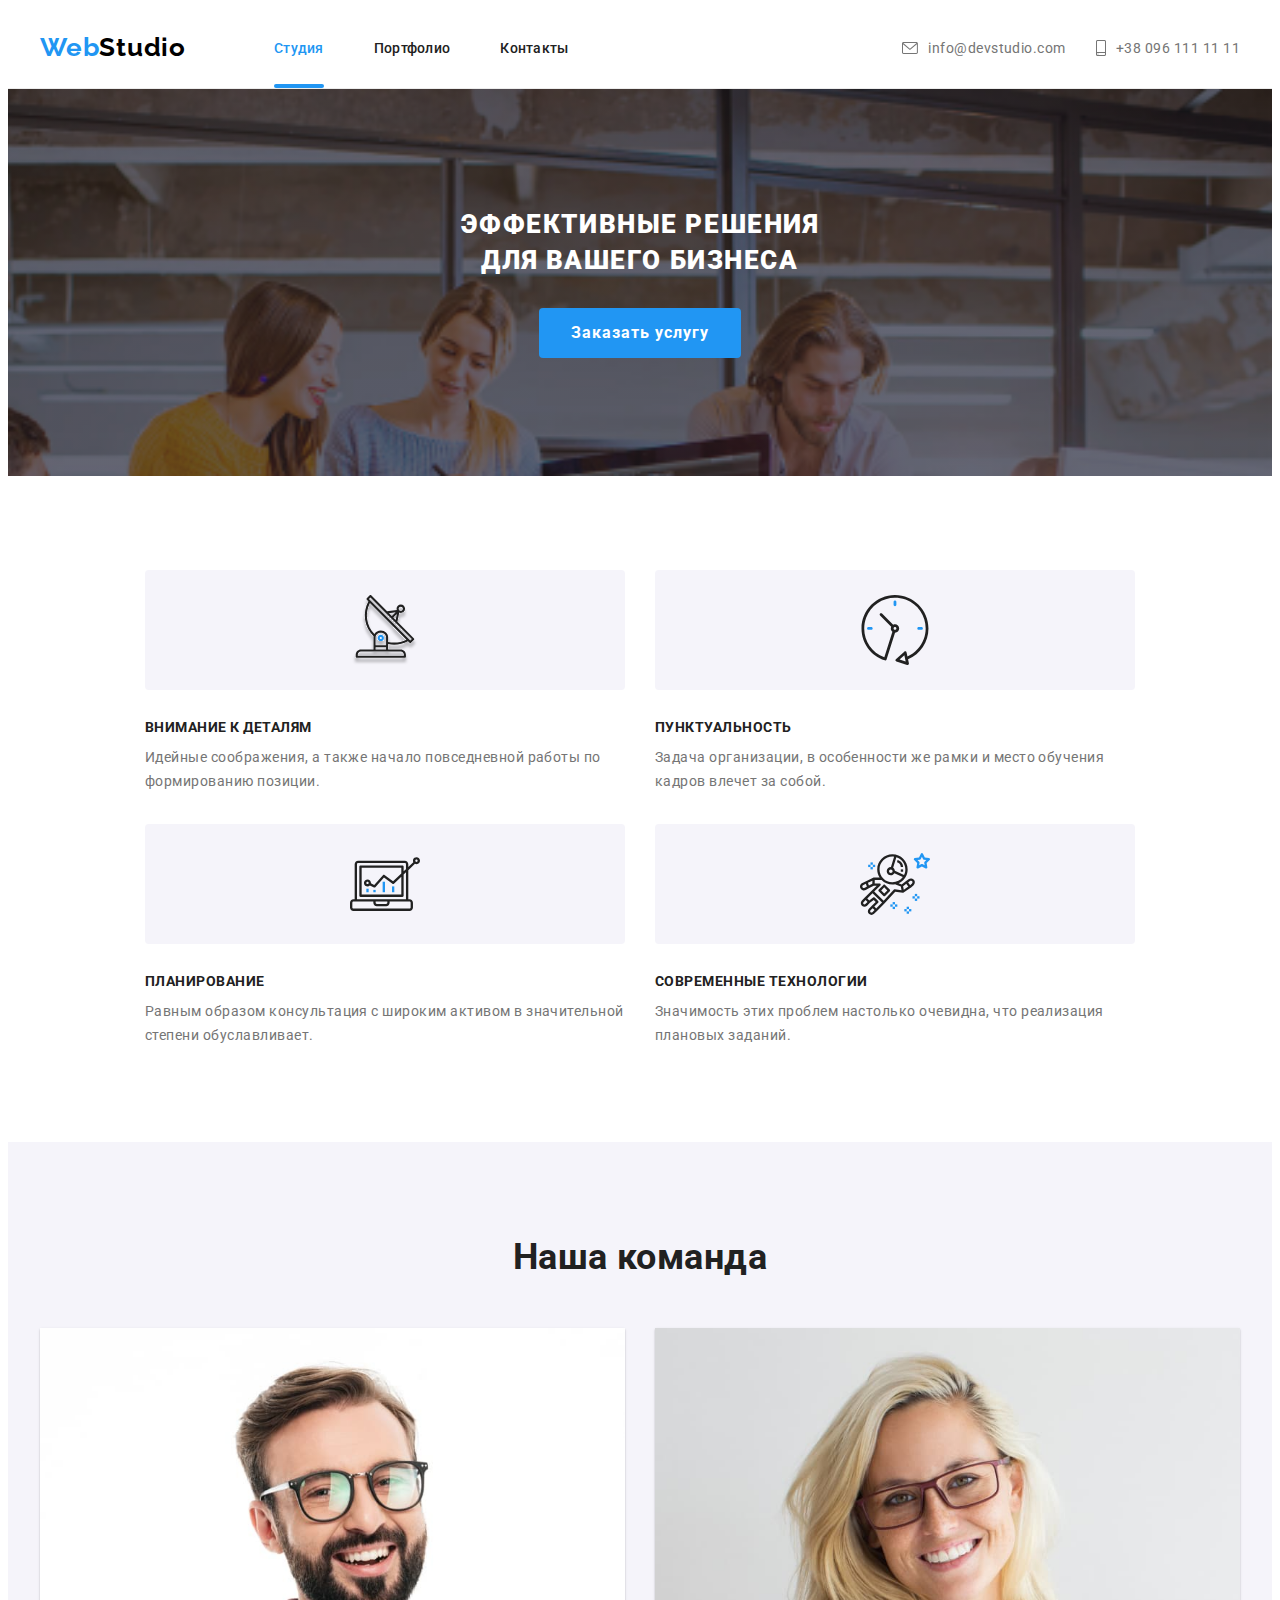
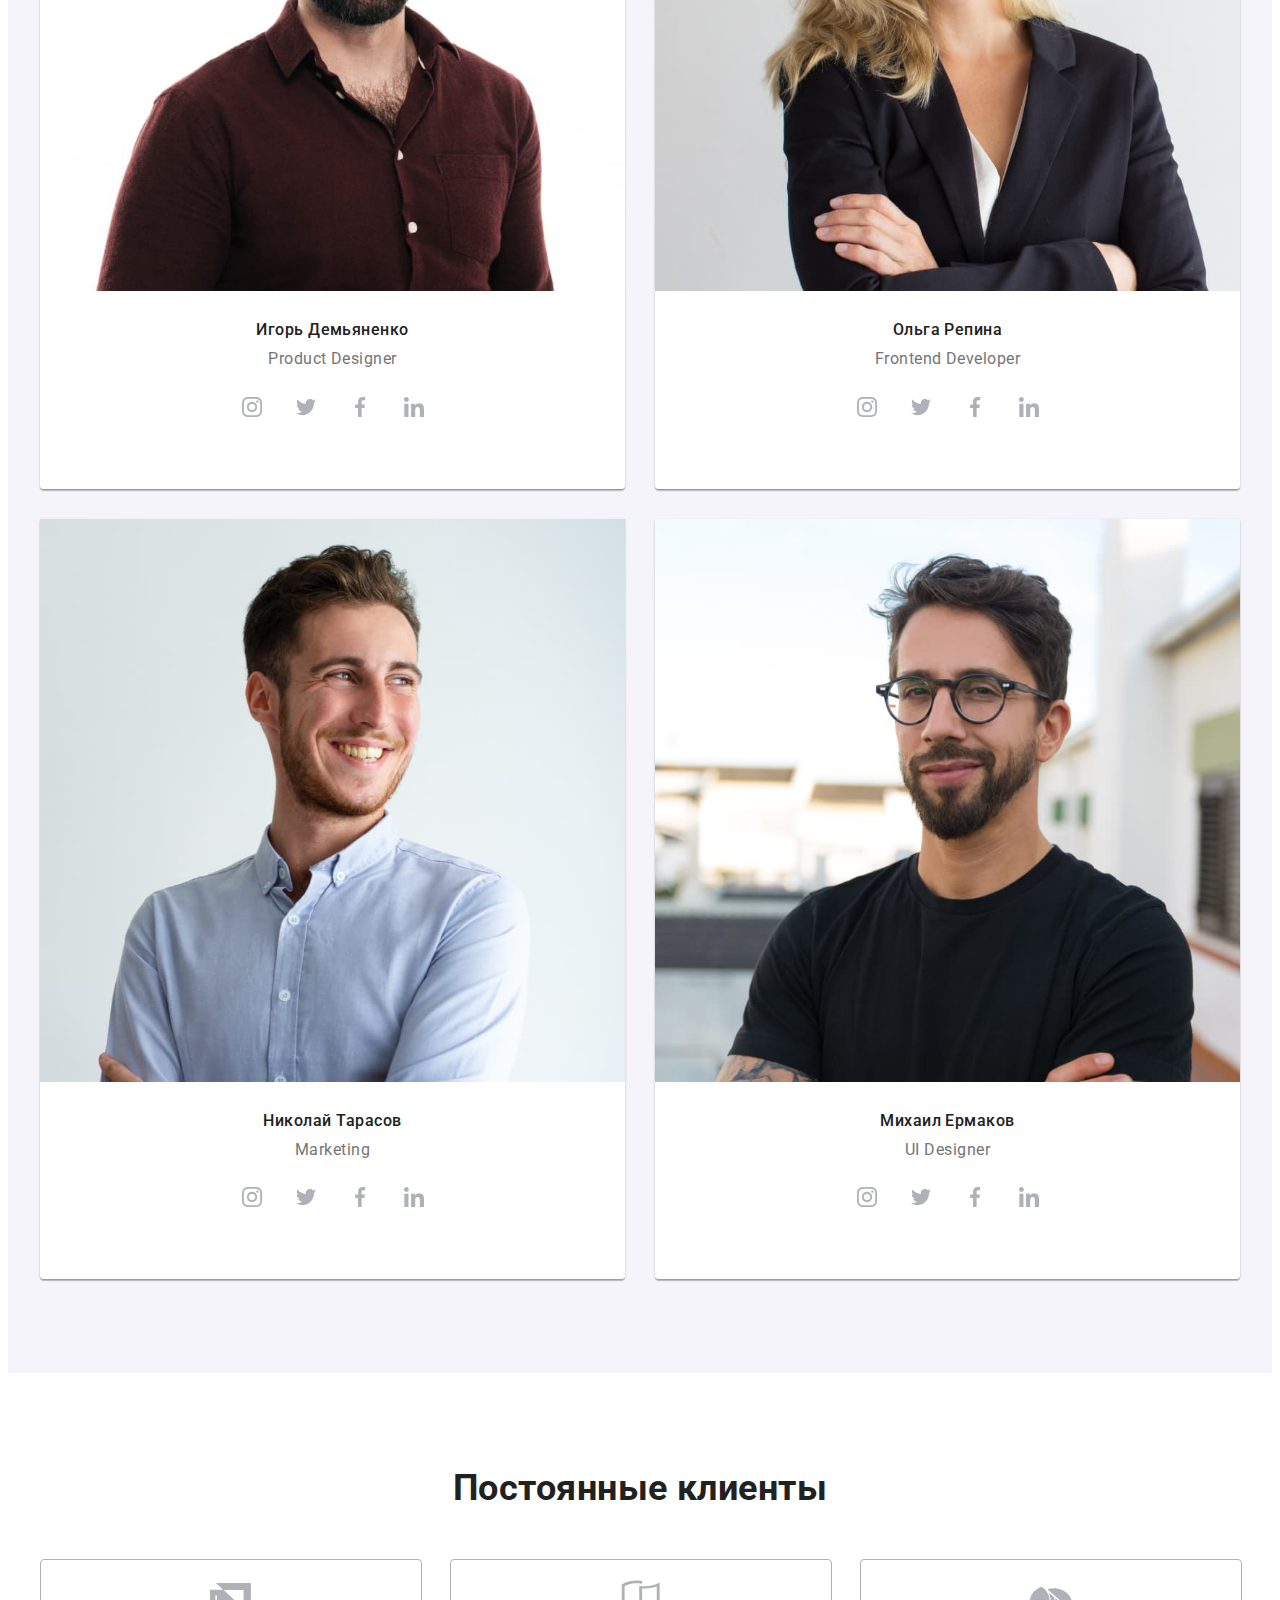
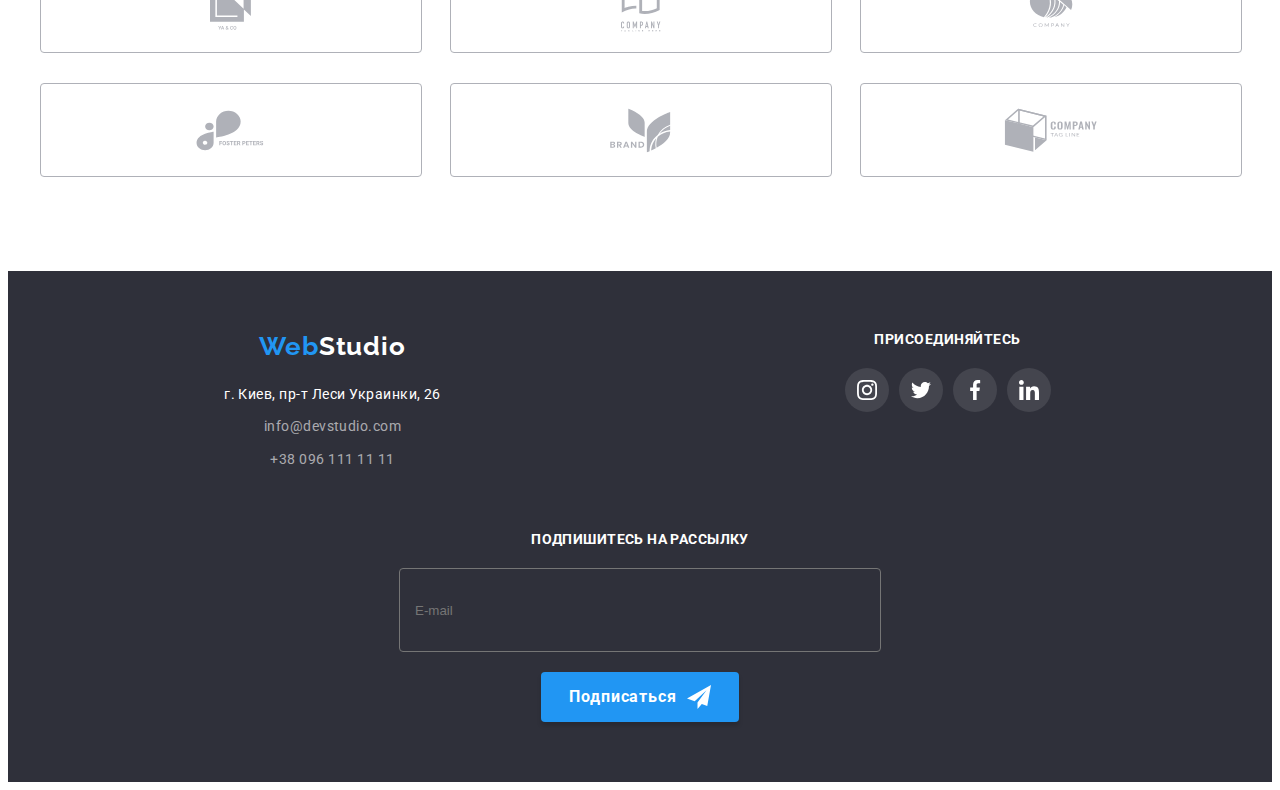
==== commit d51f690c: "mobile-menu" ====
--- a/index.html
+++ b/index.html
@@ -21,13 +21,6 @@
 <body>
     <header class="header-content">
         <div class="header-content__wrapper page-container">
-            <button class="mobile-menu-button" type="button" data-menu-open>
-                <svg class="mobile-menu-button__icon">
-                    <use href="./images/svg/icons.svg#icon-menu-burger">
-
-                    </use>
-                </svg>
-            </button>
             <nav class="header-nav">
                 <a class="logo header-content__logo" href="./index.html">
                 <span class="logo__text-blue">Web</span>Studio</a>
@@ -40,7 +33,6 @@
                         <a class="nav-list__link" href="">Контакты</a></li>
                 </ul>
             </nav>
-            
             <ul class="contacts-list">
                 <li class="contacts-list__item">
                     <a class="contacts-list__contact" href="mailto:info@devstudio.com">
@@ -56,7 +48,58 @@
                 </li>
             </ul>
         </div>
-
+        <!-- Mobile menu -->
+        <button class="mobile-menu-button" type="button" data-menu-open>
+            <svg class="mobile-menu-button__icon" width="40" height="40">
+                <use href="./images/svg/icons.svg#icon-burger">
+        
+                </use>
+            </svg>
+        </button>
+        <div class="mobile-menu" data-menu>
+            <div class="container mobile-menu-container">
+                <button class="mobile-menu-close-btn" data-menu-close>
+                    <svg class="mobile-menu-close-icon" width="40" height="40">
+                        <use href="./images/icons.svg#icon-button-x"></use>
+                    </svg>
+                </button>
+                <nav class="mobile-menu-nav">
+                    <ul class="mobile-menu-list">
+                        <li class="mobile-menu-list__item">
+                            <a class="mobile-menu-list__link" href="#">Студия</a>
+                        </li>
+                        <li class="mobile-menu-list__item">
+                            <a class="mobile-menu-list__link" href="#">Портфолио</a>
+                        </li>
+                        <li class="mobile-menu-list__item">
+                            <a class="mobile-menu-list__link" href="#">Контакты</a>
+                        </li>
+                    </ul>
+                    <ul class="mobile-menu__contacts">
+                        <li class="mobile-menu__contact">
+                            <a class="mobile-menu__contact-link" href="#">+38 096 111 11 11</a>
+                        </li>
+                        <li class="mobile-menu__contact">
+                            <a class="mobile-menu__contact-link" href="#">info@devstudio.com</a>
+                        </li>
+                    </ul>
+                    <ul class="mobile-menu__social-list">
+                        <li class="mobile-menu__social-list-item">
+                            <a class="mobile-menu__social-list-item-link" href="#">Instagram</a>
+                        </li>
+                        <li class="mobile-menu__social-list-item">
+                            <a class="mobile-menu__social-list-item-link" href="#">Twitter</a>
+                        </li>
+                        <li class="mobile-menu__social-list-item">
+                            <a class="mobile-menu__social-list-item-link" href="#">Facebook</a>
+                        </li>
+                        <li class="mobile-menu__social-list-item">
+                            <a class="mobile-menu__social-list-item-link" href="#">LinkedIn</a>
+                        </li>
+                    </ul>
+                </nav>
+            </div>
+        </div>
     </header>
     <main>
 
@@ -459,25 +502,9 @@
         </form>
         </div>
     </div>
-
-    <div class="mobile-menu-window is-hidden">
-        <nav>
-            <ul class="mobile-menu" >
-                <li class="mobile-menu__item">
-                    <a href="" class="mobile-menu__link"></a>
-                </li>
-                <li class="mobile-menu__item">
-                    <a href="" class="mobile-menu__link"></a>
-                </li>
-                <li class="mobile-menu__item">
-                    <a href="" class="mobile-menu__link"></a>
-                </li>
-            </ul>
-        </nav>
-    </div>
-    >
     
     <script src="./js/modal.js"></script>
+    <script src="./js/mobile-menu.js"></script>
 </body>
 
 </html>--- a/css/main.min.css
+++ b/css/main.min.css
@@ -1,2 +1,2 @@
-body{font-family:Roboto, sans-serif;color:#212121;letter-spacing:0.03em;max-width:100%}img{display:block;width:100%;height:auto}ul{padding-left:0;margin-top:0;margin-bottom:0;list-style:none}.page-container{max-width:480px;padding-left:15px;padding-right:15px;margin-left:auto;margin-right:auto}@media screen and (min-width: 768px){.page-container{max-width:768px}}.visually-hidden{position:absolute !important;clip:rect(1px 1px 1px 1px);clip:rect(1px, 1px, 1px, 1px);padding:0 !important;border:0 !important;height:1px !important;width:1px !important;overflow:hidden}.base-button{display:flex;justify-content:center;align-items:center;border-radius:4px;border:none;font-family:Roboto, sans-serif;cursor:pointer}.hero__base-button{padding-top:10px;padding-right:32px;padding-bottom:10px;padding-left:32px;font-weight:700;font-size:16px;line-height:1.88;letter-spacing:0.06em;color:#fff;background-color:#2196f3}.hero__base-button:hover,.hero__base-button:focus{background-color:#188ce8;transition-property:background-color;transition-duration:250ms;transition-timing-function:cubic-bezier(0.4, 0, 0.2, 1)}.mobile-menu-button{display:flex;justify-content:center;align-items:center;position:absolute;top:10px;right:10px;width:40px;height:40px;border:transparent;background-color:#fff;cursor:pointer}.mobile-menu-button__icon{width:40px;height:40px}.mobile-menu-button:hover .mobile-menu-button__icon,.mobile-menu-button:focus .mobile-menu-button__icon{fill:#2196f3}@media screen and (min-width: 768px){.mobile-menu-button{display:none}}.base-section{padding-top:60px;padding-bottom:60px}@media screen and (min-width: 1200px){.base-section{padding-top:94px;padding-bottom:94px}}.base-section--hero{padding-top:118px;padding-bottom:118px;background-image:linear-gradient(90deg, rgba(47,48,58,0.4), rgba(47,48,58,0.4)),url("../images/mobile/hero-bg.png");background-size:cover;background-color:#c4c4c4;color:#fff}.hero__wrapper{display:flex;flex-direction:column;justify-content:center;align-items:center}.hero__title{margin-top:0;margin-bottom:30px;max-width:360px;font-weight:900;font-size:26px;line-height:1.36;letter-spacing:0.06em;text-align:center;text-transform:uppercase}@media scrren and (min-width: 768px){.base-section--hero{padding-top:118px;padding-bottom:118px;background-image:linear-gradient(90deg, rgba(47,48,58,0.4), rgba(47,48,58,0.4)),url("../images/tablet/hero-bg.png");background-size:cover;background-color:#c4c4c4;color:#fff}.hero__wrapper{display:flex;flex-direction:column;justify-content:center;align-items:center;max-width:360px}.hero__title{margin-top:0;margin-bottom:30px;font-weight:900;font-size:44px;line-height:1.36;letter-spacing:0.06em;text-align:center;text-transform:uppercase}}.section-title{font-weight:700;font-size:28px;line-height:1.17;text-align:center;margin-top:0;margin-bottom:30px}.header-content{border-bottom:solid 1px;border-bottom-color:#ececec;text-decoration:none}.header-content__wrapper{display:flex;justify-content:space-between;align-items:center}.header-nav{display:flex}.nav-list{display:none}@media screen and (min-width: 768px){.nav-list{display:flex;margin:0;padding:0}.nav-list__link{display:inline-block;position:relative;padding-top:32px;padding-bottom:32px;font-size:14px;font-weight:500;color:#212121;text-decoration:none;letter-spacing:0.02em}.nav-list__link:hover,.nav-list__link:focus{color:#2196f3;transition-property:color;transition-duration:250ms;transition-timing-function:cubic-bezier(0.4, 0, 0.2, 1)}.nav-list__link--current{color:#2196f3}.nav-list__link--current::after{position:absolute;bottom:0;content:'';display:block;height:4px;width:100%;border-radius:2px;background-color:#2196f3}.nav-list__item:not(:last-child){margin-right:50px}}.logo{display:inline-block;font-family:Raleway, sans-serif;font-weight:700;font-size:26px;letter-spacing:0.03em;line-height:1.2;text-decoration:none}.header-content__logo{padding-top:16px;padding-bottom:16px;color:#000}.logo__text-blue{color:#2196f3}@media screen and (min-width: 768px){.logo{display:inline-block;font-family:Raleway, sans-serif;font-weight:700;font-size:26px;letter-spacing:0.03em;line-height:1.2;text-decoration:none}.header-content__logo{padding-top:24px;padding-bottom:25px;margin-right:88px;color:#000}.logo__text-blue{color:#2196f3}}.contacts-list{display:none}@media screen and (min-width: 768px){.contacts-list{display:block;margin-left:auto}.contacts-list__item{display:flex;align-items:center}.contacts-list__item:not(:last-child){margin-bottom:10px}.contacts-list__contact{display:inline-flex;align-items:center;font-size:14px;color:#757575;text-decoration:none}.contacts-list__contact:hover,.contacts-list__contact:focus{color:#2196f3;transition-property:color;transition-duration:250ms;transition-timing-function:cubic-bezier(0.4, 0, 0.2, 1)}.contacts-list__contact:hover .contacts-list__item-icon,.contacts-list__contact:focus .contacts-list__item-icon{fill:#2196f3;transition-property:fill;transition-duration:250ms;transition-timing-function:cubic-bezier(0.4, 0, 0.2, 1)}.contacts-list__item-icon{fill:#757575;margin-right:8px}}.features__list{display:flex;flex-direction:column;justify-content:center}.features__list-item{max-width:480px}.features__list-item::before{content:'';display:block;height:120px;border-radius:4px;background-color:#f5f4fa;background-repeat:no-repeat;background-size:70px 70px;background-position:50% 50%}@media screen and (max-width: 767px){.features__list-item::before{margin-bottom:30px}}@media screen and (max-width: 767px){.features__list-item:not(:last-child){margin-bottom:30px}}.features__list-item--with-antenna::before{background-image:url("../images/svg/antenna.svg")}.features__list-item--with-clock::before{background-image:url("../images/svg/clock.svg")}.features__list-item--with-diagram::before{background-image:url("../images/svg/diagram.svg")}.features__list-item--with-astronaut::before{background-image:url("../images/svg/astronaut.svg")}.features__list-item-title{margin-top:0;margin-bottom:10px;font-weight:700;font-size:14px;line-height:1.14;text-transform:uppercase;text-align:center}.features__list-item-description{margin-top:0;margin-bottom:0;font-size:14px;line-height:1.71;color:#757575}@media screen and (min-width: 768px){.features__list{display:flex;flex-direction:row;flex-wrap:wrap;margin-top:-30px;margin-left:-30px}.features__list-item{width:calc((100% - 2 * 30px) / 2);margin-top:30px;margin-left:30px}.features__list-item::before{content:'';display:block;height:120px;border-radius:4px;margin-bottom:30px;background-color:#f5f4fa;background-repeat:no-repeat;background-size:70px 70px;background-position:50% 50%}.features__list-item--with-antenna::before{background-image:url("../images/svg/antenna.svg")}.features__list-item--with-clock::before{background-image:url("../images/svg/clock.svg")}.features__list-item--with-diagram::before{background-image:url("../images/svg/diagram.svg")}.features__list-item--with-astronaut::before{background-image:url("../images/svg/astronaut.svg")}.features__list-item-title{margin-top:0;margin-bottom:10px;font-weight:700;font-size:14px;line-height:1.14;text-transform:uppercase;text-align:left}.features__list-item-description{margin-top:0;margin-bottom:0;font-size:14px;line-height:1.71;color:#757575}}.base-section--services{display:none}.base-section--team{background-color:#f5f4fa}.team-list{display:block}.team-list__item{border-bottom-left-radius:4px;border-bottom-right-radius:4px;box-shadow:0px 1px 3px rgba(0,0,0,0.12),0px 1px 1px rgba(0,0,0,0.14),0px 2px 1px rgba(0,0,0,0.2)}@media screen and (max-width: 767px){.team-list__item:not(:last-child){margin-bottom:30px}}.team-list__item-image{width:100%}.team-list_item-description{padding-top:30px;padding-bottom:24px;padding-right:30px;padding-left:30px;border-bottom-left-radius:4px;border-bottom-right-radius:4px;background-color:#fff}.team-list__item-name{margin-top:0;margin-bottom:10px;font-weight:500;font-size:16px;line-height:1.17;text-align:center}.team-list__item-position{margin-top:0;margin-bottom:16px;font-size:16px;line-height:1.17;text-align:center;color:#757575}.social-links{display:flex;justify-content:center;width:100%}.social-links__item{display:flex}.social-links__item:not(:last-child){margin-right:10px;margin-bottom:30px}.social-links__item-link{display:flex;justify-content:center;align-items:center;width:44px;height:44px;border-radius:50%;background-color:transparent}.social-links__item-link:hover,.social-links__item-link:focus{background-color:#2196f3;transition-property:background-color;transition-duration:250ms;transition-timing-function:cubic-bezier(0.4, 0, 0.2, 1)}.social-links__item-link:hover .social-links__item-icon,.social-links__item-link:focus .social-links__item-icon{background-color:#2196f3;fill:#fff;transition-property:background-color, fill;transition-duration:250ms;transition-timing-function:cubic-bezier(0.4, 0, 0.2, 1)}.social-links__item-icon{width:20px;height:20px;fill:#afb1b8}@media screen and (min-width: 768px){.base-section--team{background-color:#f5f4fa}.team-list{display:flex;flex-wrap:wrap;margin-left:-30px;margin-top:-30px}.team-list__item{width:calc((100% - 2 * 30px) / 2);margin-left:30px;margin-top:30px;border-bottom-left-radius:4px;border-bottom-right-radius:4px;box-shadow:0px 1px 3px rgba(0,0,0,0.12),0px 1px 1px rgba(0,0,0,0.14),0px 2px 1px rgba(0,0,0,0.2)}.team-list_item-description{padding-top:30px;padding-bottom:30px;padding-right:30px;padding-left:30px;border-bottom-left-radius:4px;border-bottom-right-radius:4px;background-color:#fff}.team-list__item-name{margin-top:0;margin-bottom:10px;font-weight:500;font-size:16px;line-height:1.17;text-align:center}.team-list__item-position{margin-top:0;margin-bottom:16px;font-size:16px;line-height:1.17;text-align:center;color:#757575}.social-links{display:flex;justify-content:center}.social-links__item{display:flex}.social-links__item-link{display:flex;justify-content:center;align-items:center;width:44px;height:44px;border-radius:50%;background-color:transparent}.social-links__item-link:hover,.social-links__item-link:focus{background-color:#2196f3;transition-property:background-color;transition-duration:250ms;transition-timing-function:cubic-bezier(0.4, 0, 0.2, 1)}.social-links__item-link:hover .social-links__item-icon,.social-links__item-link:focus .social-links__item-icon{background-color:#2196f3;fill:#fff;transition-property:background-color, fill;transition-duration:250ms;transition-timing-function:cubic-bezier(0.4, 0, 0.2, 1)}.social-links__item-icon{width:20px;height:20px;fill:#afb1b8}}.regular-customers{display:flex;flex-wrap:wrap;margin-top:-30px;margin-left:-30px}.regular-customers__list-item{margin-left:30px;margin-top:30px;width:calc((100% - 2 * 30px) / 2)}.regular-customers__item-link{display:flex;align-items:center;justify-content:center;width:100%;height:92px;border-radius:4px;border:1px solid #afb1b8}.regular-customers__item-link:hover,.regular-customers__item-link:focus{border-color:#2196f3;transition-property:border-color;transition-duration:250ms;transition-timing-function:cubic-bezier(0.4, 0, 0.2, 1)}.regular-customers__item-link:hover .regular-customers__item-logo,.regular-customers__item-link:focus .regular-customers__item-logo{fill:#2196f3;transition-property:fill;transition-duration:250ms;transition-timing-function:cubic-bezier(0.4, 0, 0.2, 1)}.regular-customers__item-logo{display:flex;align-items:center;justify-content:center;fill:#afb1b8}@media screen and (min-width: 768px){.regular-customers{display:flex;margin-top:-30px;margin-left:-30px}.regular-customers__list-item{margin-left:30px;margin-top:30px;width:calc((100% - 3 * 30px) / 3)}.regular-customers__item-link{display:flex;align-items:center;justify-content:center;width:100%;height:92px;border-radius:4px;border:1px solid #afb1b8}.regular-customers__item-link:hover,.regular-customers__item-link:focus{border-color:#2196f3;transition-property:border-color;transition-duration:250ms;transition-timing-function:cubic-bezier(0.4, 0, 0.2, 1)}.regular-customers__item-link:hover .regular-customers__item-logo,.regular-customers__item-link:focus .regular-customers__item-logo{fill:#2196f3;transition-property:fill;transition-duration:250ms;transition-timing-function:cubic-bezier(0.4, 0, 0.2, 1)}.regular-customers__item-logo{display:flex;align-items:center;justify-content:center;fill:#afb1b8}}.footer-content{padding-top:60px;padding-bottom:60px;font-size:14px;line-height:1.71;color:#fff;background-color:#2f303a}.footer-content__wrapper{display:flex;flex-direction:column;justify-content:center;align-items:center}.footer-content_left-side{display:flex;flex-direction:column;justify-content:center;align-items:center;margin-bottom:60px;width:100%}.footer-content_right-side{width:100%}.footer-content_left-side-left-part{display:flex;flex-direction:column;align-items:center;margin-bottom:60px;width:100%}.footer-content__logo{margin-bottom:20px;color:#fff}.address-text{margin-top:0;font-style:normal}.address-text_info{margin-top:0;margin-bottom:8px}.footer-contacts-list__item:not(:last-child){margin-bottom:10px}.footer-contacts-list__item-link{display:flex;flex-direction:column;align-items:center;color:rgba(255,255,255,0.6);font-style:normal;text-decoration:none}.footer-contacts-list__item-link:hover,.footer-contacts-list__item-link:focus{color:#2196f3;transition-property:color;transition-duration:250ms;transition-timing-function:cubic-bezier(0.4, 0, 0.2, 1)}.footer-mail{margin-bottom:6px}.footer-content_left-side-right-part{display:flex;flex-direction:column;align-items:center}.footer-content_left-side-right-part-accept{margin-top:0;margin-bottom:20px;text-transform:uppercase;font-weight:700;line-height:1.17}.footer-social-links{display:flex}.footer-social-links_item-link{display:flex;align-items:center;justify-content:center;width:44px;height:44px;border-radius:50%;background-color:rgba(255,255,255,0.1)}.footer-social-links_item-link:hover,.footer-social-links_item-link:focus{background-color:#2196f3;transition-property:background-color;transition-duration:250ms;transition-timing-function:cubic-bezier(0.4, 0, 0.2, 1)}.footer-social-links_item:not(:last-child){margin-right:10px}.footer-social-links_item-icon{width:20px;height:20px;fill:#fff}.footer-content_right-side-text{margin-top:0;margin-bottom:20px;font-weight:700;font-size:14px;line-height:1.14;letter-spacing:0.03em;text-transform:uppercase;text-align:center;color:#fff}@media screen and (min-width: 768px){.footer-content{padding-top:60px;padding-bottom:60px;font-size:14px;line-height:1.71;color:#fff;background-color:#2f303a}.footer-content__wrapper{display:flex;flex-direction:column;align-items:center}.footer-content_left-side{display:flex;flex-direction:row;justify-content:space-between;align-items:flex-start;margin-bottom:0;width:100%}.footer-content_right-side{width:100%}.footer-content_left-side-left-part{display:flex;flex-direction:column;align-items:center;margin-bottom:60px;width:calc((100% - 30px) / 2)}.footer-content__logo{margin-bottom:20px;color:#fff}.address-text{margin-top:0;font-style:normal}.address-text_info{margin-top:0;margin-bottom:8px}.footer-contacts-list__item:not(:last-child){margin-bottom:10px}.footer-contacts-list__item-link{display:flex;flex-direction:column;align-items:center;color:rgba(255,255,255,0.6);font-style:normal;text-decoration:none}.footer-contacts-list__item-link:hover,.footer-contacts-list__item-link:focus{color:#2196f3;transition-property:color;transition-duration:250ms;transition-timing-function:cubic-bezier(0.4, 0, 0.2, 1)}.footer-mail{margin-bottom:6px}.footer-content_left-side-right-part{display:flex;flex-direction:column;justify-content:flex-start;align-items:center;width:calc((100% - 30px) / 2)}.footer-content_left-side-right-part-accept{margin-top:0;margin-bottom:20px;text-transform:uppercase;font-weight:700;line-height:1.17}.footer-social-links{display:flex}.footer-social-links_item-link{display:flex;align-items:center;justify-content:center;width:44px;height:44px;border-radius:50%;background-color:rgba(255,255,255,0.1)}.footer-social-links_item-link:hover,.footer-social-links_item-link:focus{background-color:#2196f3;transition-property:background-color;transition-duration:250ms;transition-timing-function:cubic-bezier(0.4, 0, 0.2, 1)}.footer-social-links_item:not(:last-child){margin-right:10px}.footer-social-links_item-icon{width:20px;height:20px;fill:#fff}.footer-content_right-side-text{margin-top:0;margin-bottom:20px;font-weight:700;font-size:14px;line-height:1.14;letter-spacing:0.03em;text-transform:uppercase;text-align:center;color:#fff}}.footer-form__input{max-width:450px;height:50px;margin-bottom:20px;padding-top:16px;padding-right:15px;padding-bottom:16px;padding-left:15px;border-radius:4px;border:1px solid #757575;background-color:transparent;color:#fff}.footer-form__input:focus{outline:none;color:#fff;border:1px solid #2196f3;background-color:transparent}.footer-form__input:focus:not(:placeholder-shown):invalid{border:1px solid rgba(255,0,0,0.3)}.footer-form__input:focus:not(:placeholder-shown):valid{border:1px solid rgba(0,255,0,0.3)}.footer-form__wrapper{display:flex;flex-direction:column;align-items:stretch}.footer-form__base-button{align-self:center;padding-top:10px;padding-right:28px;padding-bottom:10px;padding-left:28px;font-weight:700;font-size:16px;line-height:1.87;letter-spacing:0.06em;box-shadow:0px 4px 4px rgba(0,0,0,0.15);color:#fff;background-color:#2196f3}.footer-form__base-button:hover,.footer-form__base-button:focus{transition-property:background-color;transition-duration:250ms;transition-timing-function:cubic-bezier(0.4, 0, 0.2, 1);background-color:#188ce8}.footer-form__base-button::after{display:block;content:'';width:24px;height:24px;margin-left:10px;background-image:url("../images/icon-send.svg");background-size:contain}@media screen and (min-width: 768px){.footer-form__input{width:450px;height:50px;padding-top:16px;padding-right:15px;padding-bottom:16px;padding-left:15px;margin-bottom:20px;border-radius:4px;border:1px solid #757575;background-color:transparent;color:#fff}.footer-form__input:focus{outline:none;color:#fff;border:1px solid #2196f3;background-color:transparent}.footer-form__input:focus:not(:placeholder-shown):invalid{border:1px solid rgba(255,0,0,0.3)}.footer-form__input:focus:not(:placeholder-shown):valid{border:1px solid rgba(0,255,0,0.3)}.footer-form__wrapper{display:flex;flex-direction:column;align-items:center}.footer-form__base-button{align-self:center;padding-top:10px;padding-right:28px;padding-bottom:10px;padding-left:28px;font-weight:700;font-size:16px;line-height:1.87;letter-spacing:0.06em;box-shadow:0px 4px 4px rgba(0,0,0,0.15);color:#fff;background-color:#2196f3}.footer-form__base-button:hover,.footer-form__base-button:focus{transition-property:background-color;transition-duration:250ms;transition-timing-function:cubic-bezier(0.4, 0, 0.2, 1);background-color:#188ce8}.footer-form__base-button::after{display:block;content:'';width:24px;height:24px;margin-left:10px;background-image:url("../images/icon-send.svg");background-size:contain}}.examples-filter{display:flex;flex-wrap:wrap;justify-content:flex-start;margin-bottom:40px;margin-top:-8px;margin-left:-8px;font-weight:500;font-size:16px;line-height:1.62}.examples-filter__item{margin-top:8px;margin-left:8px}.examples-filter__base-button{padding-top:6px;padding-right:22px;padding-bottom:6px;padding-left:22px;font-weight:500;font-size:16px;line-height:1.62;letter-spacing:0.03em;background-color:#f5f4fa;color:#212121}.examples-filter__base-button:hover,.examples-filter__base-button:focus{background-color:#2196f3;color:#fff;box-shadow:0px 3px 1px rgba(0,0,0,0.1),0px 1px 2px rgba(0,0,0,0.08),0px 2px 2px rgba(0,0,0,0.12);transition-property:background-color, color, box-shadow;transition-duration:250ms;transition-timing-function:cubic-bezier(0.4, 0, 0.2, 1)}.examples-list{display:flex;flex-direction:column}@media screen and (max-width: 767px){.examples-list__item:not(:last-child){margin-bottom:30px}}.examples-list__item-link{display:block;text-decoration:none}.examples-list__item-link:hover,.examples-list__item-link:focus{box-shadow:0px 1px 1px rgba(0,0,0,0.12),0px 4px 4px rgba(0,0,0,0.06),1px 4px 6px rgba(0,0,0,0.16);transition-property:box-shadow;transition-duration:250ms;transition-timing-function:cubic-bezier(0.4, 0, 0.2, 1)}.examples-list__item-link:hover .examples-list__item-hint,.examples-list__item-link:focus .examples-list__item-hint{transform:translatey(0);transition-property:transform;transition-duration:250ms;transition-timing-function:cubic-bezier(0.4, 0, 0.2, 1)}.examples-list__item-image-wrapper{overflow:hidden;position:relative}.examples-list__item-hint{position:absolute;top:0;left:0;transform:translatey(100%);width:100%;height:100%;margin:0;padding-top:63px;padding-right:24px;padding-bottom:63px;padding-left:24px;font-weight:400;line-height:1.56;font-size:18px;color:#fff;background-color:rgba(33,150,243,0.9)}.examples-list__item-description{border-right:1px solid #eeeeee;border-bottom:1px solid #eeeeee;border-left:1px solid #eeeeee;padding-top:20px;padding-left:24px;padding-right:24px;padding-bottom:20px}.examples-list__item-title{margin-top:0;margin-bottom:4px;font-weight:700;font-size:18px;line-height:2;letter-spacing:0.06em;color:#212121}.examples-list__item-category{margin-top:0;margin-bottom:0;font-size:16px;line-height:1.87;color:#757575}@media screen and (min-width: 768px){.examples-filter{display:flex;justify-content:center;margin-bottom:50px;font-weight:500;font-size:16px;line-height:1.62}.examples-filter__item{margin-left:0;margin-top:0}.examples-filter__item:not(:last-child){margin-right:8px}.examples-filter__base-button{padding-top:6px;padding-right:22px;padding-bottom:6px;padding-left:22px;font-weight:500;font-size:16px;line-height:1.62;letter-spacing:0.03em;background-color:#f5f4fa;color:#212121}.examples-filter__base-button:hover,.examples-filter__base-button:focus{background-color:#2196f3;color:#fff;box-shadow:0px 3px 1px rgba(0,0,0,0.1),0px 1px 2px rgba(0,0,0,0.08),0px 2px 2px rgba(0,0,0,0.12);transition-property:background-color, color, box-shadow;transition-duration:250ms;transition-timing-function:cubic-bezier(0.4, 0, 0.2, 1)}.examples-list{display:flex;flex-direction:row;flex-wrap:wrap;margin-left:-30px;margin-top:-30px}.examples-list__item{margin-left:30px;margin-top:30px;width:calc((100% - 2 * 30px) / 2)}.examples-list__item-link{display:block;text-decoration:none}.examples-list__item-link:hover,.examples-list__item-link:focus{box-shadow:0px 1px 1px rgba(0,0,0,0.12),0px 4px 4px rgba(0,0,0,0.06),1px 4px 6px rgba(0,0,0,0.16);transition-property:box-shadow;transition-duration:250ms;transition-timing-function:cubic-bezier(0.4, 0, 0.2, 1)}.examples-list__item-link:hover .examples-list__item-hint,.examples-list__item-link:focus .examples-list__item-hint{transform:translatey(0);transition-property:transform;transition-duration:250ms;transition-timing-function:cubic-bezier(0.4, 0, 0.2, 1)}.examples-list__item-image-wrapper{overflow:hidden;position:relative}.examples-list__item-hint{position:absolute;top:0;left:0;transform:translatey(100%);width:100%;height:100%;margin:0;padding-top:63px;padding-right:24px;padding-bottom:63px;padding-left:24px;font-weight:400;line-height:1.56;font-size:18px;color:#fff;background-color:rgba(33,150,243,0.9)}.examples-list__item-description{border-right:1px solid #eeeeee;border-bottom:1px solid #eeeeee;border-left:1px solid #eeeeee;padding-top:20px;padding-left:24px;padding-right:24px;padding-bottom:20px}.examples-list__item-title{margin-top:0;margin-bottom:4px;font-weight:700;font-size:17px;line-height:2;letter-spacing:0.06em;color:#212121}.examples-list__item-category{margin-top:0;margin-bottom:0;font-size:16px;line-height:1.87;color:#757575}}.backdrop{position:fixed;top:0;left:0;z-index:100;width:100%;height:100%;opacity:1;visibility:visible;pointer-events:auto;transition-property:opacity;transition-duration:250ms;transition-timing-function:cubic-bezier(0.4, 0, 0.2, 1);background-color:rgba(0,0,0,0.2)}.backdrop.is-hidden{opacity:0;visibility:hidden;pointer-events:none}.modal-window{position:absolute;top:50%;left:50%;transform:translate(-50%, -50%);border-radius:4px;box-shadow:0px 1px 3px rgba(0,0,0,0.12),0px 1px 1px rgba(0,0,0,0.14),0px 2px 1px rgba(0,0,0,0.2);background-color:#fff}.close-btn{position:absolute;display:flex;justify-content:center;align-items:center;width:30px;height:30px;right:8px;top:8px;background:#fff;border:1px solid rgba(0,0,0,0.1);border-radius:50%;cursor:pointer}.close-btn:hover .close-btn__icon{fill:#2196f3}.close-btn__icon{width:11px;height:11px}.modal-form{display:flex;flex-direction:column;justify-content:center;align-items:center;width:450px;padding:40px}.modal-form__header{margin-top:0;margin-bottom:12px;font-weight:700;font-size:20px;line-height:1.17;letter-spacing:0.03em;text-align:center}.modal-form__field{display:flex;flex-direction:column;width:100%;font-size:12px;line-height:1.17;letter-spacing:0.01em;color:#757575}.modal-form__field+.modal-form__field{margin-top:10px}.modal-form__field-content{display:block;position:relative;margin-top:4px}.modal-form__input{display:block;width:100%;height:40px;margin:0;padding-left:42px;padding-top:12px;padding-bottom:12px;padding-right:12px;font-weight:400;font-size:12px;line-height:1.14;letter-spacing:0.01em;border:1px solid rgba(33,33,33,0.2);border-radius:4px}.modal-form__input:focus{outline:none;border-color:#2196f3}.modal-form__input:focus+.modal-form__field-icon{fill:#2196f3}.modal-form__input:focus:not(:placeholder-shown):invalid{border:1px solid rgba(255,0,0,0.3)}.modal-form__input:focus:not(:placeholder-shown):valid{border:1px solid rgba(0,255,0,0.3)}.modal-form__field-icon{position:absolute;top:25%;left:12px;width:18px;height:18px}.modal-form__message{display:block;resize:none;height:120px;padding-top:12px;padding-right:16px;padding-bottom:12px;padding-left:16px;margin-top:4px;border:1px solid rgba(33,33,33,0.2);border-radius:4px;font-weight:400;font-size:12px;line-height:1.14;letter-spacing:0.01em}.modal-form__message:focus{outline:none;border-color:#2196f3}.modal-form__message::placeholder{line-height:1.17;letter-spacing:0.01em;color:rgba(117,117,117,0.5)}.modal-form__checkbox-link{color:#2196f3}.modal-form__checkbox-label{display:inline-flex;align-items:center;font-size:11.8px;font-weight:400;line-height:1;color:#757575}.modal-form__checkbox-label::before{display:block;content:'';width:16px;height:16px;cursor:pointer;margin-right:8px;border-radius:2px;border:2px solid #212121}.modal-form__checkbox:checked+.modal-form__checkbox-label::before{background-image:url("../images/icon-checkbox.svg");background-color:#2196f3;border:transparent}.modal-form__checbox-wrapper{position:relative;margin-top:20px}.modal-form__checkbox{position:absolute;bottom:0;left:10px}.modal-form__base-button{margin-top:30px;padding-top:10px;padding-right:56px;padding-bottom:10px;padding-left:56px;font-weight:700;font-size:16px;line-height:1.87;letter-spacing:0.06em;color:#fff;background-color:#2196f3;box-shadow:0px 4px 4px rgba(0,0,0,0.15)}.modal-form__base-button:hover,.modal-form__base-button:focus{transition-property:background-color;transition-duration:250ms;transition-timing-function:cubic-bezier(0.4, 0, 0.2, 1);background-color:#188ce8}.backdrop-mobile{position:fixed;top:0;left:0;z-index:100;width:100%;height:100%;opacity:1;visibility:visible;pointer-events:auto;transition-property:opacity;transition-duration:250ms;transition-timing-function:cubic-bezier(0.4, 0, 0.2, 1);background-color:rgba(0,0,0,0.2)}.backdrop-mobile.is-hidden{opacity:0;visibility:hidden;pointer-events:none}.modal-window-mobile{position:absolute;top:50%;left:50%;transform:translate(-50%, -50%);border-radius:4px;box-shadow:0px 1px 3px rgba(0,0,0,0.12),0px 1px 1px rgba(0,0,0,0.14),0px 2px 1px rgba(0,0,0,0.2);background-color:#fff}.close-btn-mobile{position:absolute;display:flex;justify-content:center;align-items:center;width:30px;height:30px;right:8px;top:8px;background:#fff;border:1px solid rgba(0,0,0,0.1);border-radius:50%;cursor:pointer}.close-btn-mobile:hover .close-btn__icon{fill:#2196f3}.close-btn-mobile__icon{width:11px;height:11px}.modal-form-mobile{display:flex;flex-direction:column;justify-content:center;align-items:center;padding:40px}.mobile-menu-window{position:fixed;top:0;left:0;z-index:100;width:100%;height:100%;opacity:1;visibility:visible;pointer-events:auto;background-color:#fff}@media screen and (min-width: 768px){.mobile-menu-window{display:none}}@media screen and (min-width: 1200px){.mobile-menu-window{display:none}}
+body{font-family:Roboto, sans-serif;color:#212121;letter-spacing:0.03em;max-width:100%}img{display:block;width:100%;height:auto}ul{padding-left:0;margin-top:0;margin-bottom:0;list-style:none}.page-container{max-width:480px;padding-left:15px;padding-right:15px;margin-left:auto;margin-right:auto}@media screen and (min-width: 768px){.page-container{max-width:768px}}@media screen and (min-width: 1200px){.page-container{max-width:1200px}}.visually-hidden{position:absolute !important;clip:rect(1px 1px 1px 1px);clip:rect(1px, 1px, 1px, 1px);padding:0 !important;border:0 !important;height:1px !important;width:1px !important;overflow:hidden}.base-button{display:flex;justify-content:center;align-items:center;border-radius:4px;border:none;font-family:Roboto, sans-serif;cursor:pointer}.hero__base-button{padding-top:10px;padding-right:32px;padding-bottom:10px;padding-left:32px;font-weight:700;font-size:16px;line-height:1.88;letter-spacing:0.06em;color:#fff;background-color:#2196f3}.hero__base-button:hover,.hero__base-button:focus{background-color:#188ce8;transition-property:background-color;transition-duration:250ms;transition-timing-function:cubic-bezier(0.4, 0, 0.2, 1)}.base-section{padding-top:60px;padding-bottom:60px}@media screen and (min-width: 1200px){.base-section{padding-top:94px;padding-bottom:94px}}.base-section--hero{padding-top:118px;padding-bottom:118px;background-image:linear-gradient(90deg, rgba(47,48,58,0.4), rgba(47,48,58,0.4)),url("../images/mobile/hero-bg.png");background-size:cover;background-color:#c4c4c4;color:#fff}.hero__wrapper{display:flex;flex-direction:column;justify-content:center;align-items:center}.hero__title{margin-top:0;margin-bottom:30px;max-width:360px;font-weight:900;font-size:26px;line-height:1.36;letter-spacing:0.06em;text-align:center;text-transform:uppercase}@media scrren and (min-width: 768px){.base-section--hero{padding-top:118px;padding-bottom:118px;background-image:linear-gradient(90deg, rgba(47,48,58,0.4), rgba(47,48,58,0.4)),url("../images/tablet/hero-bg.png");background-size:cover;background-color:#c4c4c4;color:#fff}.hero__wrapper{display:flex;flex-direction:column;justify-content:center;align-items:center;max-width:360px}.hero__title{margin-top:0;margin-bottom:30px;font-weight:900;font-size:44px;line-height:1.36;letter-spacing:0.06em;text-align:center;text-transform:uppercase}}.section-title{font-weight:700;font-size:28px;line-height:1.17;text-align:center;margin-top:0;margin-bottom:30px}@media screen and (min-width: 1200px){.section-title{font-size:36px;margin-bottom:50px}}.header-content{border-bottom:solid 1px;border-bottom-color:#ececec;text-decoration:none}.header-content__wrapper{display:flex;justify-content:space-between;align-items:center}.header-nav{display:flex}.nav-list{display:none}@media screen and (min-width: 768px){.nav-list{display:flex;margin:0;padding:0}.nav-list__link{display:inline-block;position:relative;padding-top:32px;padding-bottom:32px;font-size:14px;font-weight:500;color:#212121;text-decoration:none;letter-spacing:0.02em}.nav-list__link:hover,.nav-list__link:focus{color:#2196f3;transition-property:color;transition-duration:250ms;transition-timing-function:cubic-bezier(0.4, 0, 0.2, 1)}.nav-list__link--current{color:#2196f3}.nav-list__link--current::after{position:absolute;bottom:0;content:'';display:block;height:4px;width:100%;border-radius:2px;background-color:#2196f3}.nav-list__item:not(:last-child){margin-right:50px}}.logo{display:inline-block;font-family:Raleway, sans-serif;font-weight:700;font-size:26px;letter-spacing:0.03em;line-height:1.2;text-decoration:none}.header-content__logo{padding-top:16px;padding-bottom:16px;color:#000}.logo__text-blue{color:#2196f3}@media screen and (min-width: 768px){.logo{display:inline-block;font-family:Raleway, sans-serif;font-weight:700;font-size:26px;letter-spacing:0.03em;line-height:1.2;text-decoration:none}.header-content__logo{padding-top:24px;padding-bottom:25px;margin-right:88px;color:#000}.logo__text-blue{color:#2196f3}}.contacts-list{display:none}@media screen and (min-width: 768px){.contacts-list{display:block;margin-left:auto}.contacts-list__item{display:flex;align-items:center}.contacts-list__item:not(:last-child){margin-bottom:10px}.contacts-list__contact{display:inline-flex;align-items:center;font-size:14px;color:#757575;text-decoration:none}.contacts-list__contact:hover,.contacts-list__contact:focus{color:#2196f3;transition-property:color;transition-duration:250ms;transition-timing-function:cubic-bezier(0.4, 0, 0.2, 1)}.contacts-list__contact:hover .contacts-list__item-icon,.contacts-list__contact:focus .contacts-list__item-icon{fill:#2196f3;transition-property:fill;transition-duration:250ms;transition-timing-function:cubic-bezier(0.4, 0, 0.2, 1)}.contacts-list__item-icon{fill:#757575;margin-right:8px}}@media screen and (min-width: 1200px){.contacts-list{display:flex;margin-left:auto}.contacts-list__item{display:flex;align-items:center;padding-top:32px;padding-bottom:32px}.contacts-list__item:not(:last-child){margin-right:30px;margin-bottom:0}.contacts-list__contact{display:inline-flex;align-items:center;color:#757575;text-decoration:none}.contacts-list__contact:hover,.contacts-list__contact:focus{color:#2196f3;transition-property:color;transition-duration:250ms;transition-timing-function:cubic-bezier(0.4, 0, 0.2, 1)}.contacts-list__contact:hover .contacts-list__item-icon,.contacts-list__contact:focus .contacts-list__item-icon{fill:#2196f3;transition-property:fill;transition-duration:250ms;transition-timing-function:cubic-bezier(0.4, 0, 0.2, 1)}.contacts-list__item-icon{fill:#757575;margin-right:10px}}.features__list{display:flex;flex-direction:column;justify-content:center}.features__list-item{max-width:480px}.features__list-item::before{content:'';display:block;height:120px;border-radius:4px;background-color:#f5f4fa;background-repeat:no-repeat;background-size:70px 70px;background-position:50% 50%}@media screen and (max-width: 767px){.features__list-item::before{margin-bottom:30px}}@media screen and (max-width: 767px){.features__list-item:not(:last-child){margin-bottom:30px}}.features__list-item--with-antenna::before{background-image:url("../images/svg/antenna.svg")}.features__list-item--with-clock::before{background-image:url("../images/svg/clock.svg")}.features__list-item--with-diagram::before{background-image:url("../images/svg/diagram.svg")}.features__list-item--with-astronaut::before{background-image:url("../images/svg/astronaut.svg")}.features__list-item-title{margin-top:0;margin-bottom:10px;font-weight:700;font-size:14px;line-height:1.14;text-transform:uppercase;text-align:center}.features__list-item-description{margin-top:0;margin-bottom:0;font-size:14px;line-height:1.71;color:#757575}@media screen and (min-width: 768px){.features__list{display:flex;flex-direction:row;flex-wrap:wrap;margin-top:-30px;margin-left:-30px}.features__list-item{width:calc((100% - 2 * 30px) / 2);margin-top:30px;margin-left:30px}.features__list-item::before{content:'';display:block;height:120px;border-radius:4px;margin-bottom:30px;background-color:#f5f4fa;background-repeat:no-repeat;background-size:70px 70px;background-position:50% 50%}.features__list-item--with-antenna::before{background-image:url("../images/svg/antenna.svg")}.features__list-item--with-clock::before{background-image:url("../images/svg/clock.svg")}.features__list-item--with-diagram::before{background-image:url("../images/svg/diagram.svg")}.features__list-item--with-astronaut::before{background-image:url("../images/svg/astronaut.svg")}.features__list-item-title{margin-top:0;margin-bottom:10px;font-weight:700;font-size:14px;line-height:1.14;text-transform:uppercase;text-align:left}.features__list-item-description{margin-top:0;margin-bottom:0;font-size:14px;line-height:1.71;color:#757575}}.base-section--services{display:none}.base-section--team{background-color:#f5f4fa}.team-list{display:block}.team-list__item{border-bottom-left-radius:4px;border-bottom-right-radius:4px;box-shadow:0px 1px 3px rgba(0,0,0,0.12),0px 1px 1px rgba(0,0,0,0.14),0px 2px 1px rgba(0,0,0,0.2)}@media screen and (max-width: 767px){.team-list__item:not(:last-child){margin-bottom:30px}}.team-list__item-image{width:100%}.team-list_item-description{padding-top:30px;padding-bottom:24px;padding-right:30px;padding-left:30px;border-bottom-left-radius:4px;border-bottom-right-radius:4px;background-color:#fff}.team-list__item-name{margin-top:0;margin-bottom:10px;font-weight:500;font-size:16px;line-height:1.17;text-align:center}.team-list__item-position{margin-top:0;margin-bottom:16px;font-size:16px;line-height:1.17;text-align:center;color:#757575}.social-links{display:flex;justify-content:center;width:100%}.social-links__item{display:flex}.social-links__item:not(:last-child){margin-right:10px;margin-bottom:30px}.social-links__item-link{display:flex;justify-content:center;align-items:center;width:44px;height:44px;border-radius:50%;background-color:transparent}.social-links__item-link:hover,.social-links__item-link:focus{background-color:#2196f3;transition-property:background-color;transition-duration:250ms;transition-timing-function:cubic-bezier(0.4, 0, 0.2, 1)}.social-links__item-link:hover .social-links__item-icon,.social-links__item-link:focus .social-links__item-icon{background-color:#2196f3;fill:#fff;transition-property:background-color, fill;transition-duration:250ms;transition-timing-function:cubic-bezier(0.4, 0, 0.2, 1)}.social-links__item-icon{width:20px;height:20px;fill:#afb1b8}@media screen and (min-width: 768px){.base-section--team{background-color:#f5f4fa}.team-list{display:flex;flex-wrap:wrap;margin-left:-30px;margin-top:-30px}.team-list__item{width:calc((100% - 2 * 30px) / 2);margin-left:30px;margin-top:30px;border-bottom-left-radius:4px;border-bottom-right-radius:4px;box-shadow:0px 1px 3px rgba(0,0,0,0.12),0px 1px 1px rgba(0,0,0,0.14),0px 2px 1px rgba(0,0,0,0.2)}.team-list_item-description{padding-top:30px;padding-bottom:30px;padding-right:30px;padding-left:30px;border-bottom-left-radius:4px;border-bottom-right-radius:4px;background-color:#fff}.team-list__item-name{margin-top:0;margin-bottom:10px;font-weight:500;font-size:16px;line-height:1.17;text-align:center}.team-list__item-position{margin-top:0;margin-bottom:16px;font-size:16px;line-height:1.17;text-align:center;color:#757575}.social-links{display:flex;justify-content:center}.social-links__item{display:flex}.social-links__item-link{display:flex;justify-content:center;align-items:center;width:44px;height:44px;border-radius:50%;background-color:transparent}.social-links__item-link:hover,.social-links__item-link:focus{background-color:#2196f3;transition-property:background-color;transition-duration:250ms;transition-timing-function:cubic-bezier(0.4, 0, 0.2, 1)}.social-links__item-link:hover .social-links__item-icon,.social-links__item-link:focus .social-links__item-icon{background-color:#2196f3;fill:#fff;transition-property:background-color, fill;transition-duration:250ms;transition-timing-function:cubic-bezier(0.4, 0, 0.2, 1)}.social-links__item-icon{width:20px;height:20px;fill:#afb1b8}}.regular-customers{display:flex;flex-wrap:wrap;margin-top:-30px;margin-left:-30px}.regular-customers__list-item{margin-left:30px;margin-top:30px;width:calc((100% - 2 * 30px) / 2)}.regular-customers__item-link{display:flex;align-items:center;justify-content:center;width:100%;height:92px;border-radius:4px;border:1px solid #afb1b8}.regular-customers__item-link:hover,.regular-customers__item-link:focus{border-color:#2196f3;transition-property:border-color;transition-duration:250ms;transition-timing-function:cubic-bezier(0.4, 0, 0.2, 1)}.regular-customers__item-link:hover .regular-customers__item-logo,.regular-customers__item-link:focus .regular-customers__item-logo{fill:#2196f3;transition-property:fill;transition-duration:250ms;transition-timing-function:cubic-bezier(0.4, 0, 0.2, 1)}.regular-customers__item-logo{display:flex;align-items:center;justify-content:center;fill:#afb1b8}@media screen and (min-width: 768px){.regular-customers{display:flex;margin-top:-30px;margin-left:-30px}.regular-customers__list-item{margin-left:30px;margin-top:30px;width:calc((100% - 3 * 30px) / 3)}.regular-customers__item-link{display:flex;align-items:center;justify-content:center;width:100%;height:92px;border-radius:4px;border:1px solid #afb1b8}.regular-customers__item-link:hover,.regular-customers__item-link:focus{border-color:#2196f3;transition-property:border-color;transition-duration:250ms;transition-timing-function:cubic-bezier(0.4, 0, 0.2, 1)}.regular-customers__item-link:hover .regular-customers__item-logo,.regular-customers__item-link:focus .regular-customers__item-logo{fill:#2196f3;transition-property:fill;transition-duration:250ms;transition-timing-function:cubic-bezier(0.4, 0, 0.2, 1)}.regular-customers__item-logo{display:flex;align-items:center;justify-content:center;fill:#afb1b8}}.footer-content{padding-top:60px;padding-bottom:60px;font-size:14px;line-height:1.71;color:#fff;background-color:#2f303a}.footer-content__wrapper{display:flex;flex-direction:column;justify-content:center;align-items:center}.footer-content_left-side{display:flex;flex-direction:column;justify-content:center;align-items:center;margin-bottom:60px;width:100%}.footer-content_right-side{width:100%}.footer-content_left-side-left-part{display:flex;flex-direction:column;align-items:center;margin-bottom:60px;width:100%}.footer-content__logo{margin-bottom:20px;color:#fff}.address-text{margin-top:0;font-style:normal}.address-text_info{margin-top:0;margin-bottom:8px}.footer-contacts-list__item:not(:last-child){margin-bottom:10px}.footer-contacts-list__item-link{display:flex;flex-direction:column;align-items:center;color:rgba(255,255,255,0.6);font-style:normal;text-decoration:none}.footer-contacts-list__item-link:hover,.footer-contacts-list__item-link:focus{color:#2196f3;transition-property:color;transition-duration:250ms;transition-timing-function:cubic-bezier(0.4, 0, 0.2, 1)}.footer-mail{margin-bottom:6px}.footer-content_left-side-right-part{display:flex;flex-direction:column;align-items:center}.footer-content_left-side-right-part-accept{margin-top:0;margin-bottom:20px;text-transform:uppercase;font-weight:700;line-height:1.17}.footer-social-links{display:flex}.footer-social-links_item-link{display:flex;align-items:center;justify-content:center;width:44px;height:44px;border-radius:50%;background-color:rgba(255,255,255,0.1)}.footer-social-links_item-link:hover,.footer-social-links_item-link:focus{background-color:#2196f3;transition-property:background-color;transition-duration:250ms;transition-timing-function:cubic-bezier(0.4, 0, 0.2, 1)}.footer-social-links_item:not(:last-child){margin-right:10px}.footer-social-links_item-icon{width:20px;height:20px;fill:#fff}.footer-content_right-side-text{margin-top:0;margin-bottom:20px;font-weight:700;font-size:14px;line-height:1.14;letter-spacing:0.03em;text-transform:uppercase;text-align:center;color:#fff}@media screen and (min-width: 768px){.footer-content{padding-top:60px;padding-bottom:60px;font-size:14px;line-height:1.71;color:#fff;background-color:#2f303a}.footer-content__wrapper{display:flex;flex-direction:column;align-items:center}.footer-content_left-side{display:flex;flex-direction:row;justify-content:space-between;align-items:flex-start;margin-bottom:0;width:100%}.footer-content_right-side{width:100%}.footer-content_left-side-left-part{display:flex;flex-direction:column;align-items:center;margin-bottom:60px;width:calc((100% - 30px) / 2)}.footer-content__logo{margin-bottom:20px;color:#fff}.address-text{margin-top:0;font-style:normal}.address-text_info{margin-top:0;margin-bottom:8px}.footer-contacts-list__item:not(:last-child){margin-bottom:10px}.footer-contacts-list__item-link{display:flex;flex-direction:column;align-items:center;color:rgba(255,255,255,0.6);font-style:normal;text-decoration:none}.footer-contacts-list__item-link:hover,.footer-contacts-list__item-link:focus{color:#2196f3;transition-property:color;transition-duration:250ms;transition-timing-function:cubic-bezier(0.4, 0, 0.2, 1)}.footer-mail{margin-bottom:6px}.footer-content_left-side-right-part{display:flex;flex-direction:column;justify-content:flex-start;align-items:center;width:calc((100% - 30px) / 2)}.footer-content_left-side-right-part-accept{margin-top:0;margin-bottom:20px;text-transform:uppercase;font-weight:700;line-height:1.17}.footer-social-links{display:flex}.footer-social-links_item-link{display:flex;align-items:center;justify-content:center;width:44px;height:44px;border-radius:50%;background-color:rgba(255,255,255,0.1)}.footer-social-links_item-link:hover,.footer-social-links_item-link:focus{background-color:#2196f3;transition-property:background-color;transition-duration:250ms;transition-timing-function:cubic-bezier(0.4, 0, 0.2, 1)}.footer-social-links_item:not(:last-child){margin-right:10px}.footer-social-links_item-icon{width:20px;height:20px;fill:#fff}.footer-content_right-side-text{margin-top:0;margin-bottom:20px;font-weight:700;font-size:14px;line-height:1.14;letter-spacing:0.03em;text-transform:uppercase;text-align:center;color:#fff}}.footer-form__input{max-width:450px;height:50px;margin-bottom:20px;padding-top:16px;padding-right:15px;padding-bottom:16px;padding-left:15px;border-radius:4px;border:1px solid #757575;background-color:transparent;color:#fff}.footer-form__input:focus{outline:none;color:#fff;border:1px solid #2196f3;background-color:transparent}.footer-form__input:focus:not(:placeholder-shown):invalid{border:1px solid rgba(255,0,0,0.3)}.footer-form__input:focus:not(:placeholder-shown):valid{border:1px solid rgba(0,255,0,0.3)}.footer-form__wrapper{display:flex;flex-direction:column;align-items:stretch}.footer-form__base-button{align-self:center;padding-top:10px;padding-right:28px;padding-bottom:10px;padding-left:28px;font-weight:700;font-size:16px;line-height:1.87;letter-spacing:0.06em;box-shadow:0px 4px 4px rgba(0,0,0,0.15);color:#fff;background-color:#2196f3}.footer-form__base-button:hover,.footer-form__base-button:focus{transition-property:background-color;transition-duration:250ms;transition-timing-function:cubic-bezier(0.4, 0, 0.2, 1);background-color:#188ce8}.footer-form__base-button::after{display:block;content:'';width:24px;height:24px;margin-left:10px;background-image:url("../images/icon-send.svg");background-size:contain}@media screen and (min-width: 768px){.footer-form__input{width:450px;height:50px;padding-top:16px;padding-right:15px;padding-bottom:16px;padding-left:15px;margin-bottom:20px;border-radius:4px;border:1px solid #757575;background-color:transparent;color:#fff}.footer-form__input:focus{outline:none;color:#fff;border:1px solid #2196f3;background-color:transparent}.footer-form__input:focus:not(:placeholder-shown):invalid{border:1px solid rgba(255,0,0,0.3)}.footer-form__input:focus:not(:placeholder-shown):valid{border:1px solid rgba(0,255,0,0.3)}.footer-form__wrapper{display:flex;flex-direction:column;align-items:center}.footer-form__base-button{align-self:center;padding-top:10px;padding-right:28px;padding-bottom:10px;padding-left:28px;font-weight:700;font-size:16px;line-height:1.87;letter-spacing:0.06em;box-shadow:0px 4px 4px rgba(0,0,0,0.15);color:#fff;background-color:#2196f3}.footer-form__base-button:hover,.footer-form__base-button:focus{transition-property:background-color;transition-duration:250ms;transition-timing-function:cubic-bezier(0.4, 0, 0.2, 1);background-color:#188ce8}.footer-form__base-button::after{display:block;content:'';width:24px;height:24px;margin-left:10px;background-image:url("../images/icon-send.svg");background-size:contain}}.examples-filter{display:flex;flex-wrap:wrap;justify-content:flex-start;margin-bottom:40px;margin-top:-8px;margin-left:-8px;font-weight:500;font-size:16px;line-height:1.62}.examples-filter__item{margin-top:8px;margin-left:8px}.examples-filter__base-button{padding-top:6px;padding-right:22px;padding-bottom:6px;padding-left:22px;font-weight:500;font-size:16px;line-height:1.62;letter-spacing:0.03em;background-color:#f5f4fa;color:#212121}.examples-filter__base-button:hover,.examples-filter__base-button:focus{background-color:#2196f3;color:#fff;box-shadow:0px 3px 1px rgba(0,0,0,0.1),0px 1px 2px rgba(0,0,0,0.08),0px 2px 2px rgba(0,0,0,0.12);transition-property:background-color, color, box-shadow;transition-duration:250ms;transition-timing-function:cubic-bezier(0.4, 0, 0.2, 1)}.examples-list{display:flex;flex-direction:column}@media screen and (max-width: 767px){.examples-list__item:not(:last-child){margin-bottom:30px}}.examples-list__item-link{display:block;text-decoration:none}.examples-list__item-link:hover,.examples-list__item-link:focus{box-shadow:0px 1px 1px rgba(0,0,0,0.12),0px 4px 4px rgba(0,0,0,0.06),1px 4px 6px rgba(0,0,0,0.16);transition-property:box-shadow;transition-duration:250ms;transition-timing-function:cubic-bezier(0.4, 0, 0.2, 1)}.examples-list__item-link:hover .examples-list__item-hint,.examples-list__item-link:focus .examples-list__item-hint{transform:translatey(0);transition-property:transform;transition-duration:250ms;transition-timing-function:cubic-bezier(0.4, 0, 0.2, 1)}.examples-list__item-image-wrapper{overflow:hidden;position:relative}.examples-list__item-hint{position:absolute;top:0;left:0;transform:translatey(100%);width:100%;height:100%;margin:0;padding-top:63px;padding-right:24px;padding-bottom:63px;padding-left:24px;font-weight:400;line-height:1.56;font-size:18px;color:#fff;background-color:rgba(33,150,243,0.9)}.examples-list__item-description{border-right:1px solid #eeeeee;border-bottom:1px solid #eeeeee;border-left:1px solid #eeeeee;padding-top:20px;padding-left:24px;padding-right:24px;padding-bottom:20px}.examples-list__item-title{margin-top:0;margin-bottom:4px;font-weight:700;font-size:18px;line-height:2;letter-spacing:0.06em;color:#212121}.examples-list__item-category{margin-top:0;margin-bottom:0;font-size:16px;line-height:1.87;color:#757575}@media screen and (min-width: 768px){.examples-filter{display:flex;justify-content:center;margin-bottom:50px;font-weight:500;font-size:16px;line-height:1.62}.examples-filter__item{margin-left:0;margin-top:0}.examples-filter__item:not(:last-child){margin-right:8px}.examples-filter__base-button{padding-top:6px;padding-right:22px;padding-bottom:6px;padding-left:22px;font-weight:500;font-size:16px;line-height:1.62;letter-spacing:0.03em;background-color:#f5f4fa;color:#212121}.examples-filter__base-button:hover,.examples-filter__base-button:focus{background-color:#2196f3;color:#fff;box-shadow:0px 3px 1px rgba(0,0,0,0.1),0px 1px 2px rgba(0,0,0,0.08),0px 2px 2px rgba(0,0,0,0.12);transition-property:background-color, color, box-shadow;transition-duration:250ms;transition-timing-function:cubic-bezier(0.4, 0, 0.2, 1)}.examples-list{display:flex;flex-direction:row;flex-wrap:wrap;margin-left:-30px;margin-top:-30px}.examples-list__item{margin-left:30px;margin-top:30px;width:calc((100% - 2 * 30px) / 2)}.examples-list__item-link{display:block;text-decoration:none}.examples-list__item-link:hover,.examples-list__item-link:focus{box-shadow:0px 1px 1px rgba(0,0,0,0.12),0px 4px 4px rgba(0,0,0,0.06),1px 4px 6px rgba(0,0,0,0.16);transition-property:box-shadow;transition-duration:250ms;transition-timing-function:cubic-bezier(0.4, 0, 0.2, 1)}.examples-list__item-link:hover .examples-list__item-hint,.examples-list__item-link:focus .examples-list__item-hint{transform:translatey(0);transition-property:transform;transition-duration:250ms;transition-timing-function:cubic-bezier(0.4, 0, 0.2, 1)}.examples-list__item-image-wrapper{overflow:hidden;position:relative}.examples-list__item-hint{position:absolute;top:0;left:0;transform:translatey(100%);width:100%;height:100%;margin:0;padding-top:63px;padding-right:24px;padding-bottom:63px;padding-left:24px;font-weight:400;line-height:1.56;font-size:18px;color:#fff;background-color:rgba(33,150,243,0.9)}.examples-list__item-description{border-right:1px solid #eeeeee;border-bottom:1px solid #eeeeee;border-left:1px solid #eeeeee;padding-top:20px;padding-left:24px;padding-right:24px;padding-bottom:20px}.examples-list__item-title{margin-top:0;margin-bottom:4px;font-weight:700;font-size:17px;line-height:2;letter-spacing:0.06em;color:#212121}.examples-list__item-category{margin-top:0;margin-bottom:0;font-size:16px;line-height:1.87;color:#757575}}.backdrop{position:fixed;top:0;left:0;z-index:100;width:100%;height:100%;opacity:1;visibility:visible;pointer-events:auto;transition-property:opacity;transition-duration:250ms;transition-timing-function:cubic-bezier(0.4, 0, 0.2, 1);background-color:rgba(0,0,0,0.2)}.backdrop.is-hidden{opacity:0;visibility:hidden;pointer-events:none}.modal-window{position:absolute;top:50%;left:50%;transform:translate(-50%, -50%);border-radius:4px;box-shadow:0px 1px 3px rgba(0,0,0,0.12),0px 1px 1px rgba(0,0,0,0.14),0px 2px 1px rgba(0,0,0,0.2);background-color:#fff}.close-btn{position:absolute;display:flex;justify-content:center;align-items:center;width:30px;height:30px;right:8px;top:8px;background:#fff;border:1px solid rgba(0,0,0,0.1);border-radius:50%;cursor:pointer}.close-btn:hover .close-btn__icon{fill:#2196f3}.close-btn__icon{width:11px;height:11px}.modal-form{display:flex;flex-direction:column;justify-content:center;align-items:center;width:450px;padding:40px}.modal-form__header{margin-top:0;margin-bottom:12px;font-weight:700;font-size:20px;line-height:1.17;letter-spacing:0.03em;text-align:center}.modal-form__field{display:flex;flex-direction:column;width:100%;font-size:12px;line-height:1.17;letter-spacing:0.01em;color:#757575}.modal-form__field+.modal-form__field{margin-top:10px}.modal-form__field-content{display:block;position:relative;margin-top:4px}.modal-form__input{display:block;width:100%;height:40px;margin:0;padding-left:42px;padding-top:12px;padding-bottom:12px;padding-right:12px;font-weight:400;font-size:12px;line-height:1.14;letter-spacing:0.01em;border:1px solid rgba(33,33,33,0.2);border-radius:4px}.modal-form__input:focus{outline:none;border-color:#2196f3}.modal-form__input:focus+.modal-form__field-icon{fill:#2196f3}.modal-form__input:focus:not(:placeholder-shown):invalid{border:1px solid rgba(255,0,0,0.3)}.modal-form__input:focus:not(:placeholder-shown):valid{border:1px solid rgba(0,255,0,0.3)}.modal-form__field-icon{position:absolute;top:25%;left:12px;width:18px;height:18px}.modal-form__message{display:block;resize:none;height:120px;padding-top:12px;padding-right:16px;padding-bottom:12px;padding-left:16px;margin-top:4px;border:1px solid rgba(33,33,33,0.2);border-radius:4px;font-weight:400;font-size:12px;line-height:1.14;letter-spacing:0.01em}.modal-form__message:focus{outline:none;border-color:#2196f3}.modal-form__message::placeholder{line-height:1.17;letter-spacing:0.01em;color:rgba(117,117,117,0.5)}.modal-form__checkbox-link{color:#2196f3}.modal-form__checkbox-label{display:inline-flex;align-items:center;font-size:11.8px;font-weight:400;line-height:1;color:#757575}.modal-form__checkbox-label::before{display:block;content:'';width:16px;height:16px;cursor:pointer;margin-right:8px;border-radius:2px;border:2px solid #212121}.modal-form__checkbox:checked+.modal-form__checkbox-label::before{background-image:url("../images/icon-checkbox.svg");background-color:#2196f3;border:transparent}.modal-form__checbox-wrapper{position:relative;margin-top:20px}.modal-form__checkbox{position:absolute;bottom:0;left:10px}.modal-form__base-button{margin-top:30px;padding-top:10px;padding-right:56px;padding-bottom:10px;padding-left:56px;font-weight:700;font-size:16px;line-height:1.87;letter-spacing:0.06em;color:#fff;background-color:#2196f3;box-shadow:0px 4px 4px rgba(0,0,0,0.15)}.modal-form__base-button:hover,.modal-form__base-button:focus{transition-property:background-color;transition-duration:250ms;transition-timing-function:cubic-bezier(0.4, 0, 0.2, 1);background-color:#188ce8}.backdrop-mobile{position:fixed;top:0;left:0;z-index:100;width:100%;height:100%;opacity:1;visibility:visible;pointer-events:auto;transition-property:opacity;transition-duration:250ms;transition-timing-function:cubic-bezier(0.4, 0, 0.2, 1);background-color:rgba(0,0,0,0.2)}.backdrop-mobile.is-hidden{opacity:0;visibility:hidden;pointer-events:none}.modal-window-mobile{position:absolute;top:50%;left:50%;transform:translate(-50%, -50%);border-radius:4px;box-shadow:0px 1px 3px rgba(0,0,0,0.12),0px 1px 1px rgba(0,0,0,0.14),0px 2px 1px rgba(0,0,0,0.2);background-color:#fff}.close-btn-mobile{position:absolute;display:flex;justify-content:center;align-items:center;width:30px;height:30px;right:8px;top:8px;background:#fff;border:1px solid rgba(0,0,0,0.1);border-radius:50%;cursor:pointer}.close-btn-mobile:hover .close-btn__icon{fill:#2196f3}.close-btn-mobile__icon{width:11px;height:11px}.modal-form-mobile{display:flex;flex-direction:column;justify-content:center;align-items:center;padding:40px}.mobile-menu-button,.mobile-menu-close-btn{position:absolute;top:10px;right:15px;background-color:transparent;border:none;padding:0;line-height:0}.mobile-menu-close-btn{padding:11px}.mobile-menu{position:fixed;left:0;top:0;background-color:#fff;width:100vw;height:100vh;max-height:796px;overflow-y:scroll;transform:translateY(-100%);transition:transform 500ms linear}.mobile-menu.is-open{transform:translateY(0%)}.mobile-menu-container{position:relative;padding-top:48px;padding-bottom:48px;padding-left:41px;padding-right:41px}.mobile-menu-button__icon{display:flex;justify-content:center;align-items:center;padding:0}.mobile-menu-list{font-size:40px;font-weight:500;line-height:1.17;letter-spacing:0.02em;margin-bottom:302px}.mobile-menu-list__item:not(:last-child){margin-bottom:32px}.mobile-menu-list__link{text-decoration:none;color:#212121}.mobile-menu-list__link:hover,.mobile-menu-list__link:focus{color:#2196f3}.mobile-menu__contacts{margin-bottom:64px}.mobile-menu__contact-link{font-size:24px;font-weight:500;line-height:1.17;letter-spacing:0.02em;text-decoration:none;color:#757575}.mobile-menu__contact-link:hover,.mobile-menu__contact-link:focus{font-size:40px;text-decoration:none;color:#2196f3}.mobile-menu__contact:not(:last-child){margin-bottom:32px}.mobile-menu__link:hover,.mobile-menu__link:focus{color:#2196f3;font-size:40px}.mobile-menu__social-list{display:flex;justify-content:flex-start;margin-left:-10px}.mobile-menu__social-list-item{padding-left:10px;padding-right:10px}.mobile-menu__social-list-item:not(:last-child){border-right:1px solid #757575;padding-left:10px;padding-right:10px}.mobile-menu__social-list-item-link{text-decoration:none;font-size:18px;font-weight:500;line-height:1.22;letter-spacing:0.02em;color:#2196f3}@media screen and (min-width: 768px){.mobile-menu-button{display:none}.mobile-menu{display:none}}
 /*# sourceMappingURL=main.min.css.map */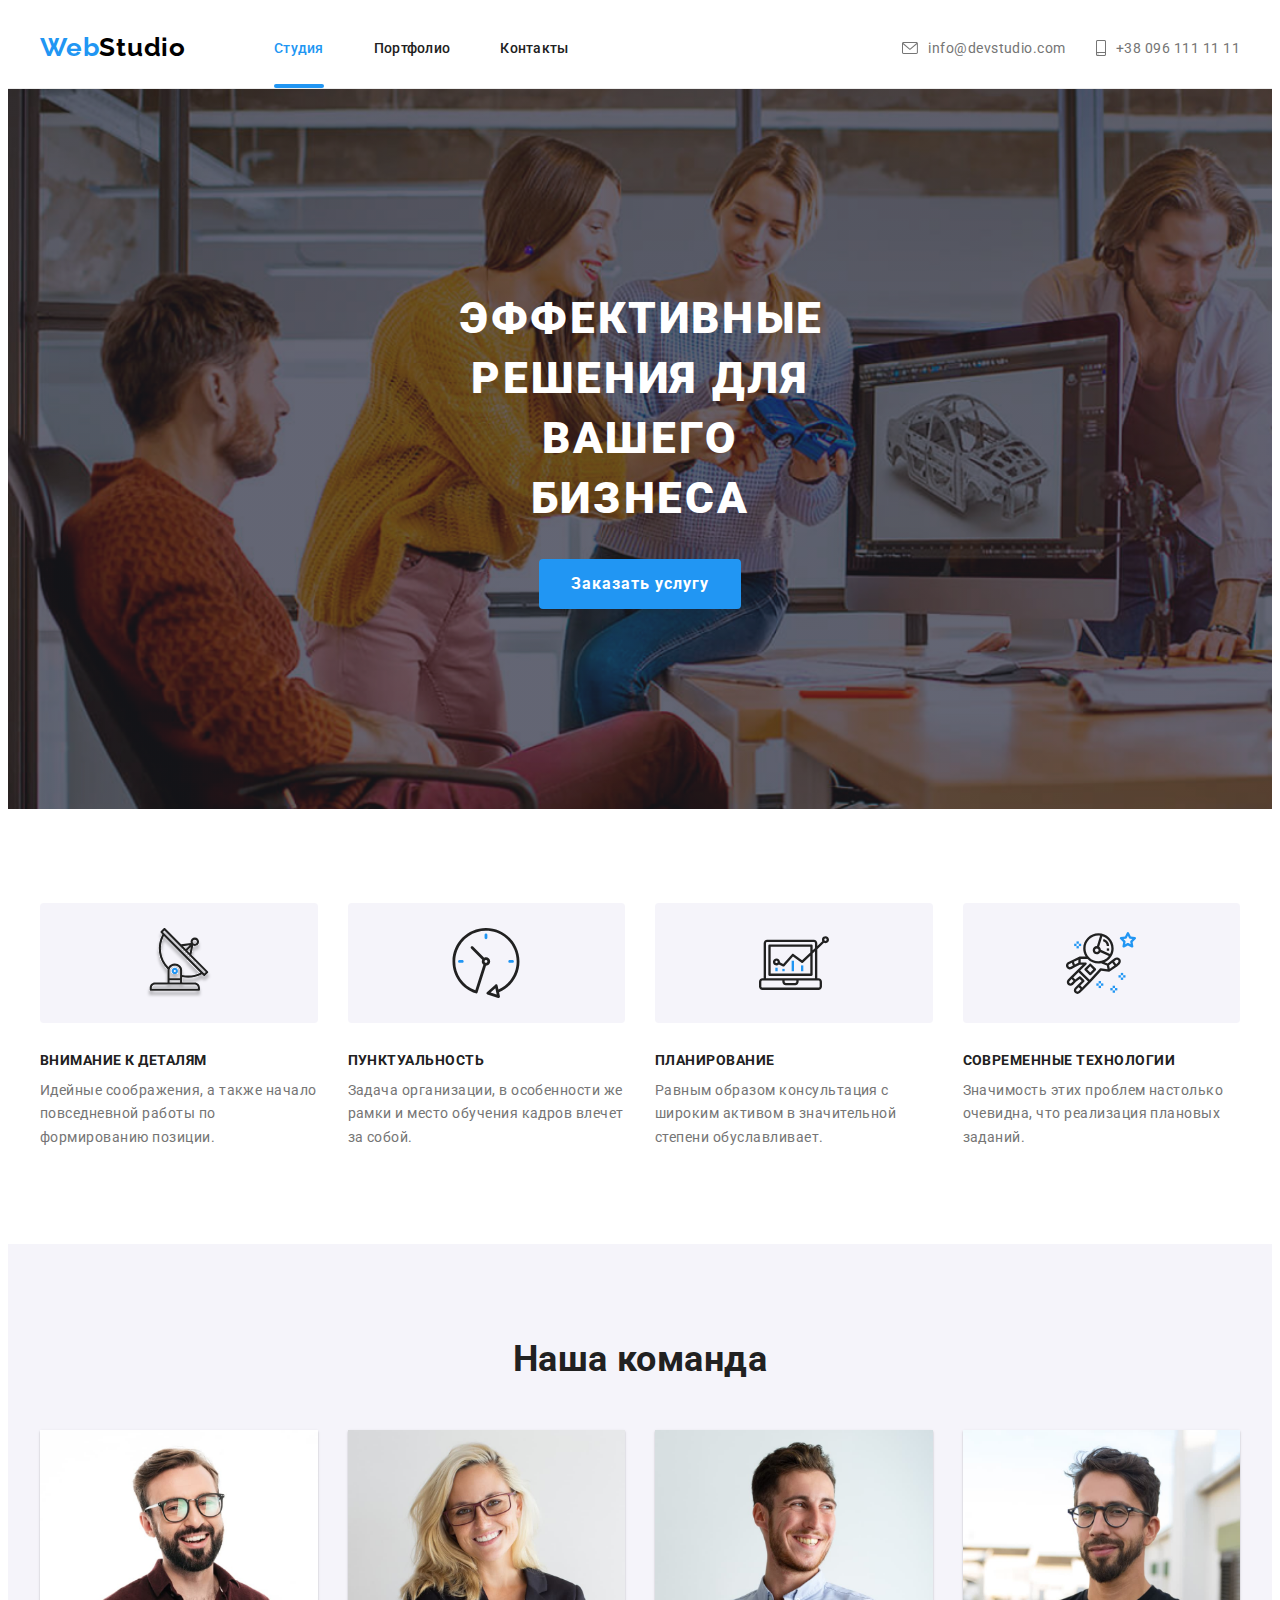
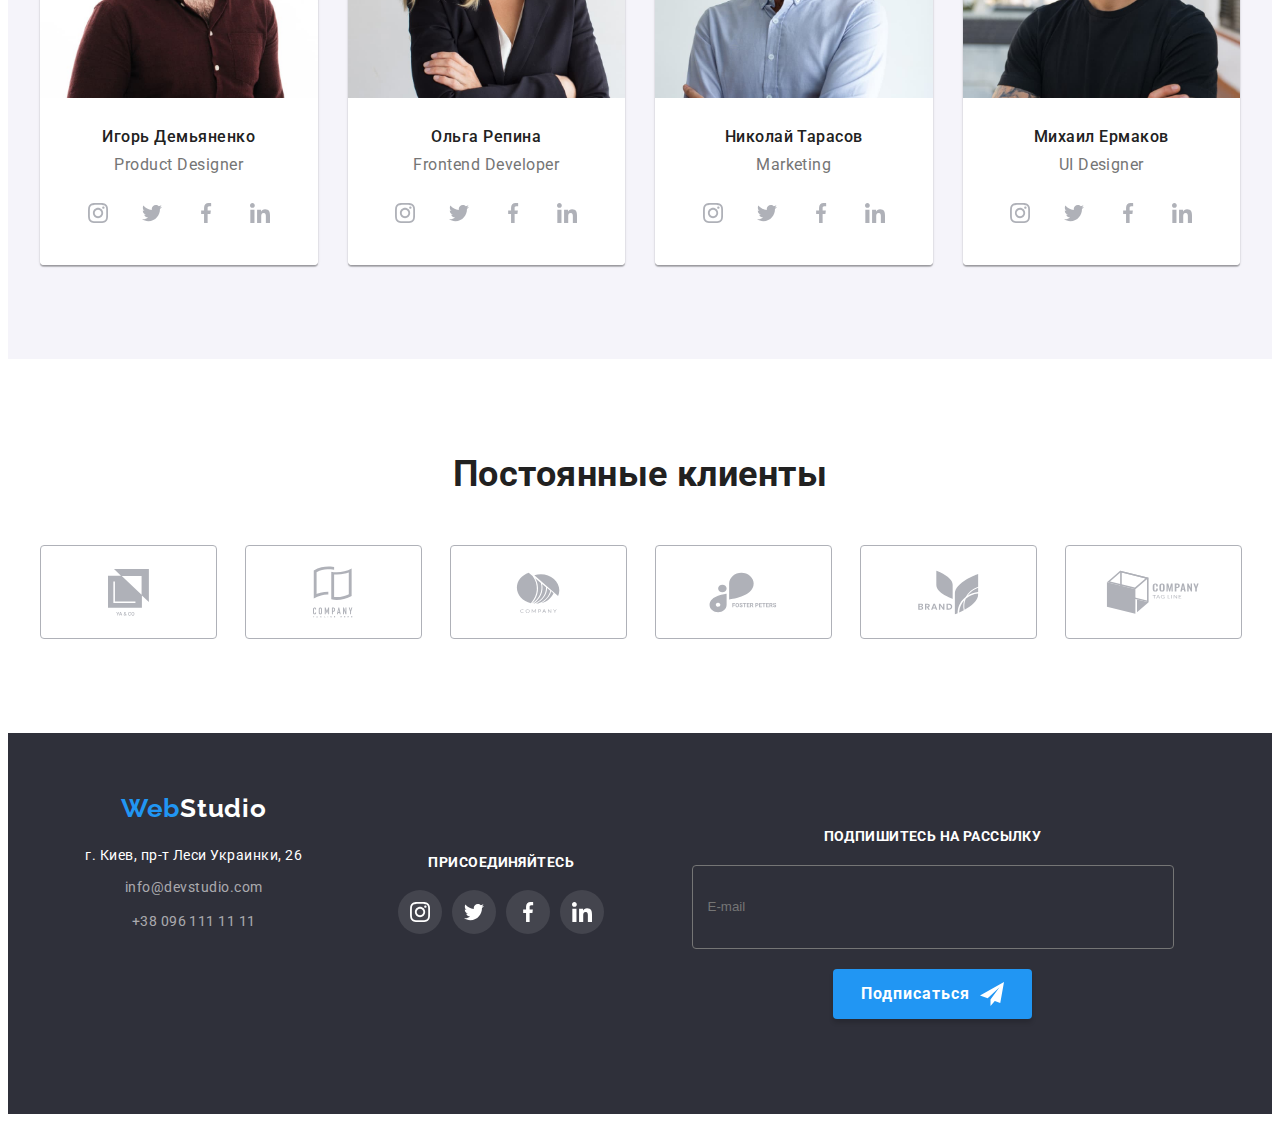
==== commit 490b53b8: "correct" ====
--- a/index.html
+++ b/index.html
@@ -381,69 +381,71 @@
     <footer class="footer-content">
         <div class="footer-content__wrapper page-container">
             <div class="footer-content_left-side">
-                    <div class="footer-content_left-side-left-part">
+                <div class="footer-content_left-side-left-part">
                     <a class="logo footer-content__logo" href="./index.html">
                         <span class="logo__text-blue">Web</span>Studio</a>
-                        <address class="address-text">
-                            <p class="address-text_info">г. Киев, пр-т Леси Украинки, 26</p>
-                            <ul class="footer-contacts-list">
-                                <li class="footer-contacts-list__item">
-                                    <a class="footer-contacts-list__item-link" href="mailto:info@devstudio.com">info@devstudio.com</a>
-                                </li>
-                                <li class="footer-contacts-list__item">
-                                    <a class="footer-contacts-list__item-link" href="tel:+380961111111">+38 096 111 11 11</a>
-                                </li>
-                            </ul>
-                        </address>
-                    </div>
-                    <div class="footer-content_left-side-right-part">
-                        <p class="footer-content_left-side-right-part-accept">присоединяйтесь</p>
-                        <ul class="footer-social-links">
-                            <li class="footer-social-links_item">
-                                <a class="footer-social-links_item-link" href="https://www.instagram.com/">
-                                    <svg class="footer-social-links_item-icon">
-                                        <use href="./images/icons.svg#icon-instagram"></use>
-                                    </svg>
-                                </a>
+                    <address class="address-text">
+                        <p class="address-text_info">г. Киев, пр-т Леси Украинки, 26</p>
+                        <ul class="footer-contacts-list">
+                            <li class="footer-contacts-list__item">
+                                <a class="footer-contacts-list__item-link"
+                                    href="mailto:info@devstudio.com">info@devstudio.com</a>
                             </li>
-                    
-                            <li class="footer-social-links_item">
-                                <a class="footer-social-links_item-link" href="https://twitter.com/">
-                                    <svg class="footer-social-links_item-icon">
-                                        <use href="./images/icons.svg#icon-twitter"></use>
-                                    </svg>
-                                </a>
-                            </li>
-                    
-                            <li class="footer-social-links_item">
-                                <a class="footer-social-links_item-link" href="https://www.facebook.com/">
-                                    <svg class="footer-social-links_item-icon">
-                                        <use href="./images/icons.svg#icon-facebook"></use>
-                                    </svg>
-                                </a>
-                            </li>
-                    
-                            <li class="footer-social-links_item">
-                                <a class="footer-social-links_item-link" href="https://www.linkedin.com/">
-                                    <svg class="footer-social-links_item-icon">
-                                        <use href="./images/icons.svg#icon-linkedin"></use>
-                                    </svg>
-                                </a>
+                            <li class="footer-contacts-list__item">
+                                <a class="footer-contacts-list__item-link" href="tel:+380961111111">+38 096 111 11 11</a>
                             </li>
                         </ul>
-                    </div>
+                    </address>
+                </div>
+                <div class="footer-content_left-side-right-part">
+                    <p class="footer-content_left-side-right-part-accept">присоединяйтесь</p>
+                    <ul class="footer-social-links">
+                        <li class="footer-social-links_item">
+                            <a class="footer-social-links_item-link" href="https://www.instagram.com/">
+                                <svg class="footer-social-links_item-icon">
+                                    <use href="./images/icons.svg#icon-instagram"></use>
+                                </svg>
+                            </a>
+                        </li>
+    
+                        <li class="footer-social-links_item">
+                            <a class="footer-social-links_item-link" href="https://twitter.com/">
+                                <svg class="footer-social-links_item-icon">
+                                    <use href="./images/icons.svg#icon-twitter"></use>
+                                </svg>
+                            </a>
+                        </li>
+    
+                        <li class="footer-social-links_item">
+                            <a class="footer-social-links_item-link" href="https://www.facebook.com/">
+                                <svg class="footer-social-links_item-icon">
+                                    <use href="./images/icons.svg#icon-facebook"></use>
+                                </svg>
+                            </a>
+                        </li>
+    
+                        <li class="footer-social-links_item">
+                            <a class="footer-social-links_item-link" href="https://www.linkedin.com/">
+                                <svg class="footer-social-links_item-icon">
+                                    <use href="./images/icons.svg#icon-linkedin"></use>
+                                </svg>
+                            </a>
+                        </li>
+                    </ul>
+                </div>
             </div>
             <div class="footer-content_right-side">
                 <p class="footer-content_right-side-text">Подпишитесь на рассылку</p>
-                    <form action="#" class="footer-form" autocomplete="off">
-                        <div class="footer-form__wrapper">
-                            <input class="footer-form__input" name="form-footer-input" type="text" placeholder="E-mail" pattern="[a-z0-9._%+-]+@[a-z0-9.-]+\.[a-z]{2,4}$">
-                            <button class="base-button footer-form__base-button" type="button">
-                                Подписаться
-                            </button>
-                        </div>
-                        
-                    </form>
+                <form action="#" class="footer-form" autocomplete="off">
+                    <div class="footer-form__wrapper">
+                        <input class="footer-form__input" name="form-footer-input" type="text" placeholder="E-mail"
+                            pattern="[a-z0-9._%+-]+@[a-z0-9.-]+\.[a-z]{2,4}$">
+                        <button class="base-button footer-form__base-button" type="button">
+                            Подписаться
+                        </button>
+                    </div>
+    
+                </form>
             </div>
         </div>
     </footer>
--- a/css/main.min.css
+++ b/css/main.min.css
@@ -1,2 +1,2 @@
-body{font-family:Roboto, sans-serif;color:#212121;letter-spacing:0.03em;max-width:100%}img{display:block;width:100%;height:auto}ul{padding-left:0;margin-top:0;margin-bottom:0;list-style:none}.page-container{max-width:480px;padding-left:15px;padding-right:15px;margin-left:auto;margin-right:auto}@media screen and (min-width: 768px){.page-container{max-width:768px}}@media screen and (min-width: 1200px){.page-container{max-width:1200px}}.visually-hidden{position:absolute !important;clip:rect(1px 1px 1px 1px);clip:rect(1px, 1px, 1px, 1px);padding:0 !important;border:0 !important;height:1px !important;width:1px !important;overflow:hidden}.base-button{display:flex;justify-content:center;align-items:center;border-radius:4px;border:none;font-family:Roboto, sans-serif;cursor:pointer}.hero__base-button{padding-top:10px;padding-right:32px;padding-bottom:10px;padding-left:32px;font-weight:700;font-size:16px;line-height:1.88;letter-spacing:0.06em;color:#fff;background-color:#2196f3}.hero__base-button:hover,.hero__base-button:focus{background-color:#188ce8;transition-property:background-color;transition-duration:250ms;transition-timing-function:cubic-bezier(0.4, 0, 0.2, 1)}.base-section{padding-top:60px;padding-bottom:60px}@media screen and (min-width: 1200px){.base-section{padding-top:94px;padding-bottom:94px}}.base-section--hero{padding-top:118px;padding-bottom:118px;background-image:linear-gradient(90deg, rgba(47,48,58,0.4), rgba(47,48,58,0.4)),url("../images/mobile/hero-bg.png");background-size:cover;background-color:#c4c4c4;color:#fff}.hero__wrapper{display:flex;flex-direction:column;justify-content:center;align-items:center}.hero__title{margin-top:0;margin-bottom:30px;max-width:360px;font-weight:900;font-size:26px;line-height:1.36;letter-spacing:0.06em;text-align:center;text-transform:uppercase}@media scrren and (min-width: 768px){.base-section--hero{padding-top:118px;padding-bottom:118px;background-image:linear-gradient(90deg, rgba(47,48,58,0.4), rgba(47,48,58,0.4)),url("../images/tablet/hero-bg.png");background-size:cover;background-color:#c4c4c4;color:#fff}.hero__wrapper{display:flex;flex-direction:column;justify-content:center;align-items:center;max-width:360px}.hero__title{margin-top:0;margin-bottom:30px;font-weight:900;font-size:44px;line-height:1.36;letter-spacing:0.06em;text-align:center;text-transform:uppercase}}.section-title{font-weight:700;font-size:28px;line-height:1.17;text-align:center;margin-top:0;margin-bottom:30px}@media screen and (min-width: 1200px){.section-title{font-size:36px;margin-bottom:50px}}.header-content{border-bottom:solid 1px;border-bottom-color:#ececec;text-decoration:none}.header-content__wrapper{display:flex;justify-content:space-between;align-items:center}.header-nav{display:flex}.nav-list{display:none}@media screen and (min-width: 768px){.nav-list{display:flex;margin:0;padding:0}.nav-list__link{display:inline-block;position:relative;padding-top:32px;padding-bottom:32px;font-size:14px;font-weight:500;color:#212121;text-decoration:none;letter-spacing:0.02em}.nav-list__link:hover,.nav-list__link:focus{color:#2196f3;transition-property:color;transition-duration:250ms;transition-timing-function:cubic-bezier(0.4, 0, 0.2, 1)}.nav-list__link--current{color:#2196f3}.nav-list__link--current::after{position:absolute;bottom:0;content:'';display:block;height:4px;width:100%;border-radius:2px;background-color:#2196f3}.nav-list__item:not(:last-child){margin-right:50px}}.logo{display:inline-block;font-family:Raleway, sans-serif;font-weight:700;font-size:26px;letter-spacing:0.03em;line-height:1.2;text-decoration:none}.header-content__logo{padding-top:16px;padding-bottom:16px;color:#000}.logo__text-blue{color:#2196f3}@media screen and (min-width: 768px){.logo{display:inline-block;font-family:Raleway, sans-serif;font-weight:700;font-size:26px;letter-spacing:0.03em;line-height:1.2;text-decoration:none}.header-content__logo{padding-top:24px;padding-bottom:25px;margin-right:88px;color:#000}.logo__text-blue{color:#2196f3}}.contacts-list{display:none}@media screen and (min-width: 768px){.contacts-list{display:block;margin-left:auto}.contacts-list__item{display:flex;align-items:center}.contacts-list__item:not(:last-child){margin-bottom:10px}.contacts-list__contact{display:inline-flex;align-items:center;font-size:14px;color:#757575;text-decoration:none}.contacts-list__contact:hover,.contacts-list__contact:focus{color:#2196f3;transition-property:color;transition-duration:250ms;transition-timing-function:cubic-bezier(0.4, 0, 0.2, 1)}.contacts-list__contact:hover .contacts-list__item-icon,.contacts-list__contact:focus .contacts-list__item-icon{fill:#2196f3;transition-property:fill;transition-duration:250ms;transition-timing-function:cubic-bezier(0.4, 0, 0.2, 1)}.contacts-list__item-icon{fill:#757575;margin-right:8px}}@media screen and (min-width: 1200px){.contacts-list{display:flex;margin-left:auto}.contacts-list__item{display:flex;align-items:center;padding-top:32px;padding-bottom:32px}.contacts-list__item:not(:last-child){margin-right:30px;margin-bottom:0}.contacts-list__contact{display:inline-flex;align-items:center;color:#757575;text-decoration:none}.contacts-list__contact:hover,.contacts-list__contact:focus{color:#2196f3;transition-property:color;transition-duration:250ms;transition-timing-function:cubic-bezier(0.4, 0, 0.2, 1)}.contacts-list__contact:hover .contacts-list__item-icon,.contacts-list__contact:focus .contacts-list__item-icon{fill:#2196f3;transition-property:fill;transition-duration:250ms;transition-timing-function:cubic-bezier(0.4, 0, 0.2, 1)}.contacts-list__item-icon{fill:#757575;margin-right:10px}}.features__list{display:flex;flex-direction:column;justify-content:center}.features__list-item{max-width:480px}.features__list-item::before{content:'';display:block;height:120px;border-radius:4px;background-color:#f5f4fa;background-repeat:no-repeat;background-size:70px 70px;background-position:50% 50%}@media screen and (max-width: 767px){.features__list-item::before{margin-bottom:30px}}@media screen and (max-width: 767px){.features__list-item:not(:last-child){margin-bottom:30px}}.features__list-item--with-antenna::before{background-image:url("../images/svg/antenna.svg")}.features__list-item--with-clock::before{background-image:url("../images/svg/clock.svg")}.features__list-item--with-diagram::before{background-image:url("../images/svg/diagram.svg")}.features__list-item--with-astronaut::before{background-image:url("../images/svg/astronaut.svg")}.features__list-item-title{margin-top:0;margin-bottom:10px;font-weight:700;font-size:14px;line-height:1.14;text-transform:uppercase;text-align:center}.features__list-item-description{margin-top:0;margin-bottom:0;font-size:14px;line-height:1.71;color:#757575}@media screen and (min-width: 768px){.features__list{display:flex;flex-direction:row;flex-wrap:wrap;margin-top:-30px;margin-left:-30px}.features__list-item{width:calc((100% - 2 * 30px) / 2);margin-top:30px;margin-left:30px}.features__list-item::before{content:'';display:block;height:120px;border-radius:4px;margin-bottom:30px;background-color:#f5f4fa;background-repeat:no-repeat;background-size:70px 70px;background-position:50% 50%}.features__list-item--with-antenna::before{background-image:url("../images/svg/antenna.svg")}.features__list-item--with-clock::before{background-image:url("../images/svg/clock.svg")}.features__list-item--with-diagram::before{background-image:url("../images/svg/diagram.svg")}.features__list-item--with-astronaut::before{background-image:url("../images/svg/astronaut.svg")}.features__list-item-title{margin-top:0;margin-bottom:10px;font-weight:700;font-size:14px;line-height:1.14;text-transform:uppercase;text-align:left}.features__list-item-description{margin-top:0;margin-bottom:0;font-size:14px;line-height:1.71;color:#757575}}.base-section--services{display:none}.base-section--team{background-color:#f5f4fa}.team-list{display:block}.team-list__item{border-bottom-left-radius:4px;border-bottom-right-radius:4px;box-shadow:0px 1px 3px rgba(0,0,0,0.12),0px 1px 1px rgba(0,0,0,0.14),0px 2px 1px rgba(0,0,0,0.2)}@media screen and (max-width: 767px){.team-list__item:not(:last-child){margin-bottom:30px}}.team-list__item-image{width:100%}.team-list_item-description{padding-top:30px;padding-bottom:24px;padding-right:30px;padding-left:30px;border-bottom-left-radius:4px;border-bottom-right-radius:4px;background-color:#fff}.team-list__item-name{margin-top:0;margin-bottom:10px;font-weight:500;font-size:16px;line-height:1.17;text-align:center}.team-list__item-position{margin-top:0;margin-bottom:16px;font-size:16px;line-height:1.17;text-align:center;color:#757575}.social-links{display:flex;justify-content:center;width:100%}.social-links__item{display:flex}.social-links__item:not(:last-child){margin-right:10px;margin-bottom:30px}.social-links__item-link{display:flex;justify-content:center;align-items:center;width:44px;height:44px;border-radius:50%;background-color:transparent}.social-links__item-link:hover,.social-links__item-link:focus{background-color:#2196f3;transition-property:background-color;transition-duration:250ms;transition-timing-function:cubic-bezier(0.4, 0, 0.2, 1)}.social-links__item-link:hover .social-links__item-icon,.social-links__item-link:focus .social-links__item-icon{background-color:#2196f3;fill:#fff;transition-property:background-color, fill;transition-duration:250ms;transition-timing-function:cubic-bezier(0.4, 0, 0.2, 1)}.social-links__item-icon{width:20px;height:20px;fill:#afb1b8}@media screen and (min-width: 768px){.base-section--team{background-color:#f5f4fa}.team-list{display:flex;flex-wrap:wrap;margin-left:-30px;margin-top:-30px}.team-list__item{width:calc((100% - 2 * 30px) / 2);margin-left:30px;margin-top:30px;border-bottom-left-radius:4px;border-bottom-right-radius:4px;box-shadow:0px 1px 3px rgba(0,0,0,0.12),0px 1px 1px rgba(0,0,0,0.14),0px 2px 1px rgba(0,0,0,0.2)}.team-list_item-description{padding-top:30px;padding-bottom:30px;padding-right:30px;padding-left:30px;border-bottom-left-radius:4px;border-bottom-right-radius:4px;background-color:#fff}.team-list__item-name{margin-top:0;margin-bottom:10px;font-weight:500;font-size:16px;line-height:1.17;text-align:center}.team-list__item-position{margin-top:0;margin-bottom:16px;font-size:16px;line-height:1.17;text-align:center;color:#757575}.social-links{display:flex;justify-content:center}.social-links__item{display:flex}.social-links__item-link{display:flex;justify-content:center;align-items:center;width:44px;height:44px;border-radius:50%;background-color:transparent}.social-links__item-link:hover,.social-links__item-link:focus{background-color:#2196f3;transition-property:background-color;transition-duration:250ms;transition-timing-function:cubic-bezier(0.4, 0, 0.2, 1)}.social-links__item-link:hover .social-links__item-icon,.social-links__item-link:focus .social-links__item-icon{background-color:#2196f3;fill:#fff;transition-property:background-color, fill;transition-duration:250ms;transition-timing-function:cubic-bezier(0.4, 0, 0.2, 1)}.social-links__item-icon{width:20px;height:20px;fill:#afb1b8}}.regular-customers{display:flex;flex-wrap:wrap;margin-top:-30px;margin-left:-30px}.regular-customers__list-item{margin-left:30px;margin-top:30px;width:calc((100% - 2 * 30px) / 2)}.regular-customers__item-link{display:flex;align-items:center;justify-content:center;width:100%;height:92px;border-radius:4px;border:1px solid #afb1b8}.regular-customers__item-link:hover,.regular-customers__item-link:focus{border-color:#2196f3;transition-property:border-color;transition-duration:250ms;transition-timing-function:cubic-bezier(0.4, 0, 0.2, 1)}.regular-customers__item-link:hover .regular-customers__item-logo,.regular-customers__item-link:focus .regular-customers__item-logo{fill:#2196f3;transition-property:fill;transition-duration:250ms;transition-timing-function:cubic-bezier(0.4, 0, 0.2, 1)}.regular-customers__item-logo{display:flex;align-items:center;justify-content:center;fill:#afb1b8}@media screen and (min-width: 768px){.regular-customers{display:flex;margin-top:-30px;margin-left:-30px}.regular-customers__list-item{margin-left:30px;margin-top:30px;width:calc((100% - 3 * 30px) / 3)}.regular-customers__item-link{display:flex;align-items:center;justify-content:center;width:100%;height:92px;border-radius:4px;border:1px solid #afb1b8}.regular-customers__item-link:hover,.regular-customers__item-link:focus{border-color:#2196f3;transition-property:border-color;transition-duration:250ms;transition-timing-function:cubic-bezier(0.4, 0, 0.2, 1)}.regular-customers__item-link:hover .regular-customers__item-logo,.regular-customers__item-link:focus .regular-customers__item-logo{fill:#2196f3;transition-property:fill;transition-duration:250ms;transition-timing-function:cubic-bezier(0.4, 0, 0.2, 1)}.regular-customers__item-logo{display:flex;align-items:center;justify-content:center;fill:#afb1b8}}.footer-content{padding-top:60px;padding-bottom:60px;font-size:14px;line-height:1.71;color:#fff;background-color:#2f303a}.footer-content__wrapper{display:flex;flex-direction:column;justify-content:center;align-items:center}.footer-content_left-side{display:flex;flex-direction:column;justify-content:center;align-items:center;margin-bottom:60px;width:100%}.footer-content_right-side{width:100%}.footer-content_left-side-left-part{display:flex;flex-direction:column;align-items:center;margin-bottom:60px;width:100%}.footer-content__logo{margin-bottom:20px;color:#fff}.address-text{margin-top:0;font-style:normal}.address-text_info{margin-top:0;margin-bottom:8px}.footer-contacts-list__item:not(:last-child){margin-bottom:10px}.footer-contacts-list__item-link{display:flex;flex-direction:column;align-items:center;color:rgba(255,255,255,0.6);font-style:normal;text-decoration:none}.footer-contacts-list__item-link:hover,.footer-contacts-list__item-link:focus{color:#2196f3;transition-property:color;transition-duration:250ms;transition-timing-function:cubic-bezier(0.4, 0, 0.2, 1)}.footer-mail{margin-bottom:6px}.footer-content_left-side-right-part{display:flex;flex-direction:column;align-items:center}.footer-content_left-side-right-part-accept{margin-top:0;margin-bottom:20px;text-transform:uppercase;font-weight:700;line-height:1.17}.footer-social-links{display:flex}.footer-social-links_item-link{display:flex;align-items:center;justify-content:center;width:44px;height:44px;border-radius:50%;background-color:rgba(255,255,255,0.1)}.footer-social-links_item-link:hover,.footer-social-links_item-link:focus{background-color:#2196f3;transition-property:background-color;transition-duration:250ms;transition-timing-function:cubic-bezier(0.4, 0, 0.2, 1)}.footer-social-links_item:not(:last-child){margin-right:10px}.footer-social-links_item-icon{width:20px;height:20px;fill:#fff}.footer-content_right-side-text{margin-top:0;margin-bottom:20px;font-weight:700;font-size:14px;line-height:1.14;letter-spacing:0.03em;text-transform:uppercase;text-align:center;color:#fff}@media screen and (min-width: 768px){.footer-content{padding-top:60px;padding-bottom:60px;font-size:14px;line-height:1.71;color:#fff;background-color:#2f303a}.footer-content__wrapper{display:flex;flex-direction:column;align-items:center}.footer-content_left-side{display:flex;flex-direction:row;justify-content:space-between;align-items:flex-start;margin-bottom:0;width:100%}.footer-content_right-side{width:100%}.footer-content_left-side-left-part{display:flex;flex-direction:column;align-items:center;margin-bottom:60px;width:calc((100% - 30px) / 2)}.footer-content__logo{margin-bottom:20px;color:#fff}.address-text{margin-top:0;font-style:normal}.address-text_info{margin-top:0;margin-bottom:8px}.footer-contacts-list__item:not(:last-child){margin-bottom:10px}.footer-contacts-list__item-link{display:flex;flex-direction:column;align-items:center;color:rgba(255,255,255,0.6);font-style:normal;text-decoration:none}.footer-contacts-list__item-link:hover,.footer-contacts-list__item-link:focus{color:#2196f3;transition-property:color;transition-duration:250ms;transition-timing-function:cubic-bezier(0.4, 0, 0.2, 1)}.footer-mail{margin-bottom:6px}.footer-content_left-side-right-part{display:flex;flex-direction:column;justify-content:flex-start;align-items:center;width:calc((100% - 30px) / 2)}.footer-content_left-side-right-part-accept{margin-top:0;margin-bottom:20px;text-transform:uppercase;font-weight:700;line-height:1.17}.footer-social-links{display:flex}.footer-social-links_item-link{display:flex;align-items:center;justify-content:center;width:44px;height:44px;border-radius:50%;background-color:rgba(255,255,255,0.1)}.footer-social-links_item-link:hover,.footer-social-links_item-link:focus{background-color:#2196f3;transition-property:background-color;transition-duration:250ms;transition-timing-function:cubic-bezier(0.4, 0, 0.2, 1)}.footer-social-links_item:not(:last-child){margin-right:10px}.footer-social-links_item-icon{width:20px;height:20px;fill:#fff}.footer-content_right-side-text{margin-top:0;margin-bottom:20px;font-weight:700;font-size:14px;line-height:1.14;letter-spacing:0.03em;text-transform:uppercase;text-align:center;color:#fff}}.footer-form__input{max-width:450px;height:50px;margin-bottom:20px;padding-top:16px;padding-right:15px;padding-bottom:16px;padding-left:15px;border-radius:4px;border:1px solid #757575;background-color:transparent;color:#fff}.footer-form__input:focus{outline:none;color:#fff;border:1px solid #2196f3;background-color:transparent}.footer-form__input:focus:not(:placeholder-shown):invalid{border:1px solid rgba(255,0,0,0.3)}.footer-form__input:focus:not(:placeholder-shown):valid{border:1px solid rgba(0,255,0,0.3)}.footer-form__wrapper{display:flex;flex-direction:column;align-items:stretch}.footer-form__base-button{align-self:center;padding-top:10px;padding-right:28px;padding-bottom:10px;padding-left:28px;font-weight:700;font-size:16px;line-height:1.87;letter-spacing:0.06em;box-shadow:0px 4px 4px rgba(0,0,0,0.15);color:#fff;background-color:#2196f3}.footer-form__base-button:hover,.footer-form__base-button:focus{transition-property:background-color;transition-duration:250ms;transition-timing-function:cubic-bezier(0.4, 0, 0.2, 1);background-color:#188ce8}.footer-form__base-button::after{display:block;content:'';width:24px;height:24px;margin-left:10px;background-image:url("../images/icon-send.svg");background-size:contain}@media screen and (min-width: 768px){.footer-form__input{width:450px;height:50px;padding-top:16px;padding-right:15px;padding-bottom:16px;padding-left:15px;margin-bottom:20px;border-radius:4px;border:1px solid #757575;background-color:transparent;color:#fff}.footer-form__input:focus{outline:none;color:#fff;border:1px solid #2196f3;background-color:transparent}.footer-form__input:focus:not(:placeholder-shown):invalid{border:1px solid rgba(255,0,0,0.3)}.footer-form__input:focus:not(:placeholder-shown):valid{border:1px solid rgba(0,255,0,0.3)}.footer-form__wrapper{display:flex;flex-direction:column;align-items:center}.footer-form__base-button{align-self:center;padding-top:10px;padding-right:28px;padding-bottom:10px;padding-left:28px;font-weight:700;font-size:16px;line-height:1.87;letter-spacing:0.06em;box-shadow:0px 4px 4px rgba(0,0,0,0.15);color:#fff;background-color:#2196f3}.footer-form__base-button:hover,.footer-form__base-button:focus{transition-property:background-color;transition-duration:250ms;transition-timing-function:cubic-bezier(0.4, 0, 0.2, 1);background-color:#188ce8}.footer-form__base-button::after{display:block;content:'';width:24px;height:24px;margin-left:10px;background-image:url("../images/icon-send.svg");background-size:contain}}.examples-filter{display:flex;flex-wrap:wrap;justify-content:flex-start;margin-bottom:40px;margin-top:-8px;margin-left:-8px;font-weight:500;font-size:16px;line-height:1.62}.examples-filter__item{margin-top:8px;margin-left:8px}.examples-filter__base-button{padding-top:6px;padding-right:22px;padding-bottom:6px;padding-left:22px;font-weight:500;font-size:16px;line-height:1.62;letter-spacing:0.03em;background-color:#f5f4fa;color:#212121}.examples-filter__base-button:hover,.examples-filter__base-button:focus{background-color:#2196f3;color:#fff;box-shadow:0px 3px 1px rgba(0,0,0,0.1),0px 1px 2px rgba(0,0,0,0.08),0px 2px 2px rgba(0,0,0,0.12);transition-property:background-color, color, box-shadow;transition-duration:250ms;transition-timing-function:cubic-bezier(0.4, 0, 0.2, 1)}.examples-list{display:flex;flex-direction:column}@media screen and (max-width: 767px){.examples-list__item:not(:last-child){margin-bottom:30px}}.examples-list__item-link{display:block;text-decoration:none}.examples-list__item-link:hover,.examples-list__item-link:focus{box-shadow:0px 1px 1px rgba(0,0,0,0.12),0px 4px 4px rgba(0,0,0,0.06),1px 4px 6px rgba(0,0,0,0.16);transition-property:box-shadow;transition-duration:250ms;transition-timing-function:cubic-bezier(0.4, 0, 0.2, 1)}.examples-list__item-link:hover .examples-list__item-hint,.examples-list__item-link:focus .examples-list__item-hint{transform:translatey(0);transition-property:transform;transition-duration:250ms;transition-timing-function:cubic-bezier(0.4, 0, 0.2, 1)}.examples-list__item-image-wrapper{overflow:hidden;position:relative}.examples-list__item-hint{position:absolute;top:0;left:0;transform:translatey(100%);width:100%;height:100%;margin:0;padding-top:63px;padding-right:24px;padding-bottom:63px;padding-left:24px;font-weight:400;line-height:1.56;font-size:18px;color:#fff;background-color:rgba(33,150,243,0.9)}.examples-list__item-description{border-right:1px solid #eeeeee;border-bottom:1px solid #eeeeee;border-left:1px solid #eeeeee;padding-top:20px;padding-left:24px;padding-right:24px;padding-bottom:20px}.examples-list__item-title{margin-top:0;margin-bottom:4px;font-weight:700;font-size:18px;line-height:2;letter-spacing:0.06em;color:#212121}.examples-list__item-category{margin-top:0;margin-bottom:0;font-size:16px;line-height:1.87;color:#757575}@media screen and (min-width: 768px){.examples-filter{display:flex;justify-content:center;margin-bottom:50px;font-weight:500;font-size:16px;line-height:1.62}.examples-filter__item{margin-left:0;margin-top:0}.examples-filter__item:not(:last-child){margin-right:8px}.examples-filter__base-button{padding-top:6px;padding-right:22px;padding-bottom:6px;padding-left:22px;font-weight:500;font-size:16px;line-height:1.62;letter-spacing:0.03em;background-color:#f5f4fa;color:#212121}.examples-filter__base-button:hover,.examples-filter__base-button:focus{background-color:#2196f3;color:#fff;box-shadow:0px 3px 1px rgba(0,0,0,0.1),0px 1px 2px rgba(0,0,0,0.08),0px 2px 2px rgba(0,0,0,0.12);transition-property:background-color, color, box-shadow;transition-duration:250ms;transition-timing-function:cubic-bezier(0.4, 0, 0.2, 1)}.examples-list{display:flex;flex-direction:row;flex-wrap:wrap;margin-left:-30px;margin-top:-30px}.examples-list__item{margin-left:30px;margin-top:30px;width:calc((100% - 2 * 30px) / 2)}.examples-list__item-link{display:block;text-decoration:none}.examples-list__item-link:hover,.examples-list__item-link:focus{box-shadow:0px 1px 1px rgba(0,0,0,0.12),0px 4px 4px rgba(0,0,0,0.06),1px 4px 6px rgba(0,0,0,0.16);transition-property:box-shadow;transition-duration:250ms;transition-timing-function:cubic-bezier(0.4, 0, 0.2, 1)}.examples-list__item-link:hover .examples-list__item-hint,.examples-list__item-link:focus .examples-list__item-hint{transform:translatey(0);transition-property:transform;transition-duration:250ms;transition-timing-function:cubic-bezier(0.4, 0, 0.2, 1)}.examples-list__item-image-wrapper{overflow:hidden;position:relative}.examples-list__item-hint{position:absolute;top:0;left:0;transform:translatey(100%);width:100%;height:100%;margin:0;padding-top:63px;padding-right:24px;padding-bottom:63px;padding-left:24px;font-weight:400;line-height:1.56;font-size:18px;color:#fff;background-color:rgba(33,150,243,0.9)}.examples-list__item-description{border-right:1px solid #eeeeee;border-bottom:1px solid #eeeeee;border-left:1px solid #eeeeee;padding-top:20px;padding-left:24px;padding-right:24px;padding-bottom:20px}.examples-list__item-title{margin-top:0;margin-bottom:4px;font-weight:700;font-size:17px;line-height:2;letter-spacing:0.06em;color:#212121}.examples-list__item-category{margin-top:0;margin-bottom:0;font-size:16px;line-height:1.87;color:#757575}}.backdrop{position:fixed;top:0;left:0;z-index:100;width:100%;height:100%;opacity:1;visibility:visible;pointer-events:auto;transition-property:opacity;transition-duration:250ms;transition-timing-function:cubic-bezier(0.4, 0, 0.2, 1);background-color:rgba(0,0,0,0.2)}.backdrop.is-hidden{opacity:0;visibility:hidden;pointer-events:none}.modal-window{position:absolute;top:50%;left:50%;transform:translate(-50%, -50%);border-radius:4px;box-shadow:0px 1px 3px rgba(0,0,0,0.12),0px 1px 1px rgba(0,0,0,0.14),0px 2px 1px rgba(0,0,0,0.2);background-color:#fff}.close-btn{position:absolute;display:flex;justify-content:center;align-items:center;width:30px;height:30px;right:8px;top:8px;background:#fff;border:1px solid rgba(0,0,0,0.1);border-radius:50%;cursor:pointer}.close-btn:hover .close-btn__icon{fill:#2196f3}.close-btn__icon{width:11px;height:11px}.modal-form{display:flex;flex-direction:column;justify-content:center;align-items:center;width:450px;padding:40px}.modal-form__header{margin-top:0;margin-bottom:12px;font-weight:700;font-size:20px;line-height:1.17;letter-spacing:0.03em;text-align:center}.modal-form__field{display:flex;flex-direction:column;width:100%;font-size:12px;line-height:1.17;letter-spacing:0.01em;color:#757575}.modal-form__field+.modal-form__field{margin-top:10px}.modal-form__field-content{display:block;position:relative;margin-top:4px}.modal-form__input{display:block;width:100%;height:40px;margin:0;padding-left:42px;padding-top:12px;padding-bottom:12px;padding-right:12px;font-weight:400;font-size:12px;line-height:1.14;letter-spacing:0.01em;border:1px solid rgba(33,33,33,0.2);border-radius:4px}.modal-form__input:focus{outline:none;border-color:#2196f3}.modal-form__input:focus+.modal-form__field-icon{fill:#2196f3}.modal-form__input:focus:not(:placeholder-shown):invalid{border:1px solid rgba(255,0,0,0.3)}.modal-form__input:focus:not(:placeholder-shown):valid{border:1px solid rgba(0,255,0,0.3)}.modal-form__field-icon{position:absolute;top:25%;left:12px;width:18px;height:18px}.modal-form__message{display:block;resize:none;height:120px;padding-top:12px;padding-right:16px;padding-bottom:12px;padding-left:16px;margin-top:4px;border:1px solid rgba(33,33,33,0.2);border-radius:4px;font-weight:400;font-size:12px;line-height:1.14;letter-spacing:0.01em}.modal-form__message:focus{outline:none;border-color:#2196f3}.modal-form__message::placeholder{line-height:1.17;letter-spacing:0.01em;color:rgba(117,117,117,0.5)}.modal-form__checkbox-link{color:#2196f3}.modal-form__checkbox-label{display:inline-flex;align-items:center;font-size:11.8px;font-weight:400;line-height:1;color:#757575}.modal-form__checkbox-label::before{display:block;content:'';width:16px;height:16px;cursor:pointer;margin-right:8px;border-radius:2px;border:2px solid #212121}.modal-form__checkbox:checked+.modal-form__checkbox-label::before{background-image:url("../images/icon-checkbox.svg");background-color:#2196f3;border:transparent}.modal-form__checbox-wrapper{position:relative;margin-top:20px}.modal-form__checkbox{position:absolute;bottom:0;left:10px}.modal-form__base-button{margin-top:30px;padding-top:10px;padding-right:56px;padding-bottom:10px;padding-left:56px;font-weight:700;font-size:16px;line-height:1.87;letter-spacing:0.06em;color:#fff;background-color:#2196f3;box-shadow:0px 4px 4px rgba(0,0,0,0.15)}.modal-form__base-button:hover,.modal-form__base-button:focus{transition-property:background-color;transition-duration:250ms;transition-timing-function:cubic-bezier(0.4, 0, 0.2, 1);background-color:#188ce8}.backdrop-mobile{position:fixed;top:0;left:0;z-index:100;width:100%;height:100%;opacity:1;visibility:visible;pointer-events:auto;transition-property:opacity;transition-duration:250ms;transition-timing-function:cubic-bezier(0.4, 0, 0.2, 1);background-color:rgba(0,0,0,0.2)}.backdrop-mobile.is-hidden{opacity:0;visibility:hidden;pointer-events:none}.modal-window-mobile{position:absolute;top:50%;left:50%;transform:translate(-50%, -50%);border-radius:4px;box-shadow:0px 1px 3px rgba(0,0,0,0.12),0px 1px 1px rgba(0,0,0,0.14),0px 2px 1px rgba(0,0,0,0.2);background-color:#fff}.close-btn-mobile{position:absolute;display:flex;justify-content:center;align-items:center;width:30px;height:30px;right:8px;top:8px;background:#fff;border:1px solid rgba(0,0,0,0.1);border-radius:50%;cursor:pointer}.close-btn-mobile:hover .close-btn__icon{fill:#2196f3}.close-btn-mobile__icon{width:11px;height:11px}.modal-form-mobile{display:flex;flex-direction:column;justify-content:center;align-items:center;padding:40px}.mobile-menu-button,.mobile-menu-close-btn{position:absolute;top:10px;right:15px;background-color:transparent;border:none;padding:0;line-height:0}.mobile-menu-close-btn{padding:11px}.mobile-menu{position:fixed;left:0;top:0;background-color:#fff;width:100vw;height:100vh;max-height:796px;overflow-y:scroll;transform:translateY(-100%);transition:transform 500ms linear}.mobile-menu.is-open{transform:translateY(0%)}.mobile-menu-container{position:relative;padding-top:48px;padding-bottom:48px;padding-left:41px;padding-right:41px}.mobile-menu-button__icon{display:flex;justify-content:center;align-items:center;padding:0}.mobile-menu-list{font-size:40px;font-weight:500;line-height:1.17;letter-spacing:0.02em;margin-bottom:302px}.mobile-menu-list__item:not(:last-child){margin-bottom:32px}.mobile-menu-list__link{text-decoration:none;color:#212121}.mobile-menu-list__link:hover,.mobile-menu-list__link:focus{color:#2196f3}.mobile-menu__contacts{margin-bottom:64px}.mobile-menu__contact-link{font-size:24px;font-weight:500;line-height:1.17;letter-spacing:0.02em;text-decoration:none;color:#757575}.mobile-menu__contact-link:hover,.mobile-menu__contact-link:focus{font-size:40px;text-decoration:none;color:#2196f3}.mobile-menu__contact:not(:last-child){margin-bottom:32px}.mobile-menu__link:hover,.mobile-menu__link:focus{color:#2196f3;font-size:40px}.mobile-menu__social-list{display:flex;justify-content:flex-start;margin-left:-10px}.mobile-menu__social-list-item{padding-left:10px;padding-right:10px}.mobile-menu__social-list-item:not(:last-child){border-right:1px solid #757575;padding-left:10px;padding-right:10px}.mobile-menu__social-list-item-link{text-decoration:none;font-size:18px;font-weight:500;line-height:1.22;letter-spacing:0.02em;color:#2196f3}@media screen and (min-width: 768px){.mobile-menu-button{display:none}.mobile-menu{display:none}}
+body{font-family:Roboto, sans-serif;color:#212121;letter-spacing:0.03em;max-width:100%}img{display:block;width:100%;height:auto}ul{padding-left:0;margin-top:0;margin-bottom:0;list-style:none}.page-container{max-width:480px;padding-left:15px;padding-right:15px;margin-left:auto;margin-right:auto}@media screen and (min-width: 768px){.page-container{max-width:768px}}@media screen and (min-width: 1200px){.page-container{max-width:1200px}}.visually-hidden{position:absolute !important;clip:rect(1px 1px 1px 1px);clip:rect(1px, 1px, 1px, 1px);padding:0 !important;border:0 !important;height:1px !important;width:1px !important;overflow:hidden}.base-button{display:flex;justify-content:center;align-items:center;border-radius:4px;border:none;font-family:Roboto, sans-serif;cursor:pointer}.hero__base-button{padding-top:10px;padding-right:32px;padding-bottom:10px;padding-left:32px;font-weight:700;font-size:16px;line-height:1.88;letter-spacing:0.06em;color:#fff;background-color:#2196f3}.hero__base-button:hover,.hero__base-button:focus{background-color:#188ce8;transition-property:background-color;transition-duration:250ms;transition-timing-function:cubic-bezier(0.4, 0, 0.2, 1)}.base-section{padding-top:60px;padding-bottom:60px}@media screen and (min-width: 1200px){.base-section{padding-top:94px;padding-bottom:94px}}.base-section--hero{padding-top:118px;padding-bottom:118px;background-image:linear-gradient(90deg, rgba(47,48,58,0.4), rgba(47,48,58,0.4)),url("../images/mobile/hero-bg.png");background-size:cover;background-color:#c4c4c4;color:#fff}.hero__wrapper{display:flex;flex-direction:column;justify-content:center;align-items:center}.hero__title{margin-top:0;margin-bottom:30px;max-width:360px;font-weight:900;font-size:26px;line-height:1.36;letter-spacing:0.06em;text-align:center;text-transform:uppercase}@media scrren and (min-width: 768px){.base-section--hero{padding-top:118px;padding-bottom:118px;background-image:linear-gradient(90deg, rgba(47,48,58,0.4), rgba(47,48,58,0.4)),url("../images/tablet/hero-bg.png");background-size:cover;background-color:#c4c4c4;color:#fff}.hero__wrapper{display:flex;flex-direction:column;justify-content:center;align-items:center;max-width:360px}.hero__title{margin-top:0;margin-bottom:30px;font-weight:900;font-size:44px;line-height:1.36;letter-spacing:0.06em;text-align:center;text-transform:uppercase}}@media screen and (min-width: 1200px){.base-section--hero{padding-top:200px;padding-bottom:200px;background-image:linear-gradient(90deg, rgba(47,48,58,0.4), rgba(47,48,58,0.4)),url("../images/hero-bg.png");background-size:cover;background-color:#c4c4c4;color:#fff}.hero__wrapper{display:flex;flex-direction:column;justify-content:center;align-items:center;max-width:700px}.hero__title{margin-top:0;margin-bottom:30px;font-weight:900;font-size:44px;line-height:1.36;letter-spacing:0.06em;text-align:center;text-transform:uppercase}}.section-title{font-weight:700;font-size:28px;line-height:1.17;text-align:center;margin-top:0;margin-bottom:30px}@media screen and (min-width: 1200px){.section-title{font-size:36px;margin-bottom:50px}}.header-content{border-bottom:solid 1px;border-bottom-color:#ececec;text-decoration:none}.header-content__wrapper{display:flex;justify-content:space-between;align-items:center}.header-nav{display:flex}.nav-list{display:none}@media screen and (min-width: 768px){.nav-list{display:flex;margin:0;padding:0}.nav-list__link{display:inline-block;position:relative;padding-top:32px;padding-bottom:32px;font-size:14px;font-weight:500;color:#212121;text-decoration:none;letter-spacing:0.02em}.nav-list__link:hover,.nav-list__link:focus{color:#2196f3;transition-property:color;transition-duration:250ms;transition-timing-function:cubic-bezier(0.4, 0, 0.2, 1)}.nav-list__link--current{color:#2196f3}.nav-list__link--current::after{position:absolute;bottom:0;content:'';display:block;height:4px;width:100%;border-radius:2px;background-color:#2196f3}.nav-list__item:not(:last-child){margin-right:50px}}.logo{display:inline-block;font-family:Raleway, sans-serif;font-weight:700;font-size:26px;letter-spacing:0.03em;line-height:1.2;text-decoration:none}.header-content__logo{padding-top:16px;padding-bottom:16px;color:#000}.logo__text-blue{color:#2196f3}@media screen and (min-width: 768px){.logo{display:inline-block;font-family:Raleway, sans-serif;font-weight:700;font-size:26px;letter-spacing:0.03em;line-height:1.2;text-decoration:none}.header-content__logo{padding-top:24px;padding-bottom:25px;margin-right:88px;color:#000}.logo__text-blue{color:#2196f3}}.contacts-list{display:none}@media screen and (min-width: 768px){.contacts-list{display:block;margin-left:auto}.contacts-list__item{display:flex;align-items:center}.contacts-list__item:not(:last-child){margin-bottom:10px}.contacts-list__contact{display:inline-flex;align-items:center;font-size:14px;color:#757575;text-decoration:none}.contacts-list__contact:hover,.contacts-list__contact:focus{color:#2196f3;transition-property:color;transition-duration:250ms;transition-timing-function:cubic-bezier(0.4, 0, 0.2, 1)}.contacts-list__contact:hover .contacts-list__item-icon,.contacts-list__contact:focus .contacts-list__item-icon{fill:#2196f3;transition-property:fill;transition-duration:250ms;transition-timing-function:cubic-bezier(0.4, 0, 0.2, 1)}.contacts-list__item-icon{fill:#757575;margin-right:8px}}@media screen and (min-width: 1200px){.contacts-list{display:flex;margin-left:auto}.contacts-list__item{display:flex;align-items:center;padding-top:32px;padding-bottom:32px}.contacts-list__item:not(:last-child){margin-right:30px;margin-bottom:0}.contacts-list__contact{display:inline-flex;align-items:center;color:#757575;text-decoration:none}.contacts-list__contact:hover,.contacts-list__contact:focus{color:#2196f3;transition-property:color;transition-duration:250ms;transition-timing-function:cubic-bezier(0.4, 0, 0.2, 1)}.contacts-list__contact:hover .contacts-list__item-icon,.contacts-list__contact:focus .contacts-list__item-icon{fill:#2196f3;transition-property:fill;transition-duration:250ms;transition-timing-function:cubic-bezier(0.4, 0, 0.2, 1)}.contacts-list__item-icon{fill:#757575;margin-right:10px}}.features__list{display:flex;flex-direction:column;justify-content:center}.features__list-item{max-width:480px}.features__list-item::before{content:'';display:block;height:120px;border-radius:4px;background-color:#f5f4fa;background-repeat:no-repeat;background-size:70px 70px;background-position:50% 50%}@media screen and (max-width: 767px){.features__list-item::before{margin-bottom:30px}}@media screen and (max-width: 767px){.features__list-item:not(:last-child){margin-bottom:30px}}.features__list-item--with-antenna::before{background-image:url("../images/svg/antenna.svg")}.features__list-item--with-clock::before{background-image:url("../images/svg/clock.svg")}.features__list-item--with-diagram::before{background-image:url("../images/svg/diagram.svg")}.features__list-item--with-astronaut::before{background-image:url("../images/svg/astronaut.svg")}.features__list-item-title{margin-top:0;margin-bottom:10px;font-weight:700;font-size:14px;line-height:1.14;text-transform:uppercase;text-align:center}.features__list-item-description{margin-top:0;margin-bottom:0;font-size:14px;line-height:1.71;color:#757575}@media screen and (min-width: 768px){.features__list{display:flex;flex-direction:row;flex-wrap:wrap;margin-top:-30px;margin-left:-30px}.features__list-item{width:calc((100% - 2 * 30px) / 2);margin-top:30px;margin-left:30px}.features__list-item::before{content:'';display:block;height:120px;border-radius:4px;margin-bottom:30px;background-color:#f5f4fa;background-repeat:no-repeat;background-size:70px 70px;background-position:50% 50%}.features__list-item--with-antenna::before{background-image:url("../images/svg/antenna.svg")}.features__list-item--with-clock::before{background-image:url("../images/svg/clock.svg")}.features__list-item--with-diagram::before{background-image:url("../images/svg/diagram.svg")}.features__list-item--with-astronaut::before{background-image:url("../images/svg/astronaut.svg")}.features__list-item-title{margin-top:0;margin-bottom:10px;font-weight:700;font-size:14px;line-height:1.14;text-transform:uppercase;text-align:left}.features__list-item-description{margin-top:0;margin-bottom:0;font-size:14px;line-height:1.71;color:#757575}}@media screen and (min-width: 1200px){.features__list{display:flex;flex-wrap:wrap;margin-top:-30px;margin-left:-30px}.features__list-item{width:calc((100% - 4 * 30px) / 4);margin-top:30px;margin-left:30px}.features__list-item::before{content:'';display:block;height:120px;border-radius:4px;margin-bottom:30px;background-color:#f5f4fa;background-repeat:no-repeat;background-size:70px 70px;background-position:50% 50%}.features__list-item--with-antenna::before{background-image:url("../images/antenna.svg")}.features__list-item--with-clock::before{background-image:url("../images/clock.svg")}.features__list-item--with-diagram::before{background-image:url("../images/diagram.svg")}.features__list-item--with-astronaut::before{background-image:url("../images/astronaut.svg")}.features__list-item-title{margin-top:0;margin-bottom:10px;font-weight:700;font-size:14px;line-height:1.14;text-transform:uppercase;text-align:left}.features__list-item-description{margin-top:0;margin-bottom:0;font-size:14px;line-height:1.71;color:#757575}}.base-section--services{display:none}@media screen and (min-width: 1200px){.base-section--services{padding-top:0}.services-list{display:flex;flex-wrap:wrap;margin-top:-30px;margin-left:-30px}.services-list__item{position:relative;margin-top:30px;margin-left:30px;width:calc((100% - 3 * 30px) / 3)}.services-list__title{position:absolute;bottom:0;width:100%;margin:0;padding-top:27px;padding-bottom:27px;font-size:14px;line-height:1.17;text-align:center;text-transform:uppercase;color:#fff;background-color:rgba(47,48,58,0.8)}}.base-section--team{background-color:#f5f4fa}.team-list{display:block}.team-list__item{border-bottom-left-radius:4px;border-bottom-right-radius:4px;box-shadow:0px 1px 3px rgba(0,0,0,0.12),0px 1px 1px rgba(0,0,0,0.14),0px 2px 1px rgba(0,0,0,0.2)}@media screen and (max-width: 767px){.team-list__item:not(:last-child){margin-bottom:30px}}.team-list__item-image{width:100%}.team-list_item-description{padding-top:30px;padding-bottom:24px;padding-right:30px;padding-left:30px;border-bottom-left-radius:4px;border-bottom-right-radius:4px;background-color:#fff}.team-list__item-name{margin-top:0;margin-bottom:10px;font-weight:500;font-size:16px;line-height:1.17;text-align:center}.team-list__item-position{margin-top:0;margin-bottom:16px;font-size:16px;line-height:1.17;text-align:center;color:#757575}.social-links{display:flex;justify-content:center;width:100%}.social-links__item{display:flex}.social-links__item:not(:last-child){margin-right:10px}@media screen and (max-width: 767px){.social-links__item:not(:last-child){margin-bottom:30px}}.social-links__item-link{display:flex;justify-content:center;align-items:center;width:44px;height:44px;border-radius:50%;background-color:transparent}.social-links__item-link:hover,.social-links__item-link:focus{background-color:#2196f3;transition-property:background-color;transition-duration:250ms;transition-timing-function:cubic-bezier(0.4, 0, 0.2, 1)}.social-links__item-link:hover .social-links__item-icon,.social-links__item-link:focus .social-links__item-icon{background-color:#2196f3;fill:#fff;transition-property:background-color, fill;transition-duration:250ms;transition-timing-function:cubic-bezier(0.4, 0, 0.2, 1)}.social-links__item-icon{width:20px;height:20px;fill:#afb1b8}@media screen and (min-width: 768px){.base-section--team{background-color:#f5f4fa}.team-list{display:flex;flex-wrap:wrap;margin-left:-30px;margin-top:-30px}.team-list__item{width:calc((100% - 2 * 30px) / 2);margin-left:30px;margin-top:30px;border-bottom-left-radius:4px;border-bottom-right-radius:4px;box-shadow:0px 1px 3px rgba(0,0,0,0.12),0px 1px 1px rgba(0,0,0,0.14),0px 2px 1px rgba(0,0,0,0.2)}.team-list_item-description{padding-top:30px;padding-bottom:30px;padding-right:30px;padding-left:30px;border-bottom-left-radius:4px;border-bottom-right-radius:4px;background-color:#fff}.team-list__item-name{margin-top:0;margin-bottom:10px;font-weight:500;font-size:16px;line-height:1.17;text-align:center}.team-list__item-position{margin-top:0;margin-bottom:16px;font-size:16px;line-height:1.17;text-align:center;color:#757575}.social-links{display:flex;justify-content:center}.social-links__item{display:flex}.social-links__item-link{display:flex;justify-content:center;align-items:center;width:44px;height:44px;border-radius:50%;background-color:transparent}.social-links__item-link:hover,.social-links__item-link:focus{background-color:#2196f3;transition-property:background-color;transition-duration:250ms;transition-timing-function:cubic-bezier(0.4, 0, 0.2, 1)}.social-links__item-link:hover .social-links__item-icon,.social-links__item-link:focus .social-links__item-icon{background-color:#2196f3;fill:#fff;transition-property:background-color, fill;transition-duration:250ms;transition-timing-function:cubic-bezier(0.4, 0, 0.2, 1)}.social-links__item-icon{width:20px;height:20px;fill:#afb1b8}}@media screen and (min-width: 1200px){.base-section--team{background-color:#f5f4fa}.team-list{display:flex;flex-direction:row;flex-wrap:wrap;margin-left:-30px;margin-top:-30px}.team-list__item{width:calc((100% - 4 * 30px) / 4);margin-left:30px;margin-top:30px;border-bottom-left-radius:4px;border-bottom-right-radius:4px;box-shadow:0px 1px 3px rgba(0,0,0,0.12),0px 1px 1px rgba(0,0,0,0.14),0px 2px 1px rgba(0,0,0,0.2)}.team-list_item-description{padding-top:30px;padding-bottom:30px;padding-right:30px;padding-left:30px;border-bottom-left-radius:4px;border-bottom-right-radius:4px;background-color:#fff}.team-list__item-name{margin-top:0;margin-bottom:10px;font-weight:500;font-size:16px;line-height:1.17;text-align:center}.team-list__item-position{margin-top:0;margin-bottom:16px;font-size:16px;line-height:1.17;text-align:center;color:#757575}.social-links{display:flex;justify-content:center}.social-links__item{display:flex}.social-links__item-link{display:flex;justify-content:center;align-items:center;width:44px;height:44px;border-radius:50%;background-color:transparent}.social-links__item-link:hover,.social-links__item-link:focus{background-color:#2196f3;transition-property:background-color;transition-duration:250ms;transition-timing-function:cubic-bezier(0.4, 0, 0.2, 1)}.social-links__item-link:hover .social-links__item-icon,.social-links__item-link:focus .social-links__item-icon{background-color:#2196f3;fill:#fff;transition-property:background-color, fill;transition-duration:250ms;transition-timing-function:cubic-bezier(0.4, 0, 0.2, 1)}.social-links__item-icon{width:20px;height:20px;fill:#afb1b8}}.regular-customers{display:flex;flex-wrap:wrap;margin-top:-30px;margin-left:-30px}.regular-customers__list-item{margin-left:30px;margin-top:30px;width:calc((100% - 2 * 30px) / 2)}.regular-customers__item-link{display:flex;align-items:center;justify-content:center;width:100%;height:92px;border-radius:4px;border:1px solid #afb1b8}.regular-customers__item-link:hover,.regular-customers__item-link:focus{border-color:#2196f3;transition-property:border-color;transition-duration:250ms;transition-timing-function:cubic-bezier(0.4, 0, 0.2, 1)}.regular-customers__item-link:hover .regular-customers__item-logo,.regular-customers__item-link:focus .regular-customers__item-logo{fill:#2196f3;transition-property:fill;transition-duration:250ms;transition-timing-function:cubic-bezier(0.4, 0, 0.2, 1)}.regular-customers__item-logo{display:flex;align-items:center;justify-content:center;fill:#afb1b8}@media screen and (min-width: 768px){.regular-customers{display:flex;margin-top:-30px;margin-left:-30px}.regular-customers__list-item{margin-left:30px;margin-top:30px;width:calc((100% - 3 * 30px) / 3)}.regular-customers__item-link{display:flex;align-items:center;justify-content:center;width:100%;height:92px;border-radius:4px;border:1px solid #afb1b8}.regular-customers__item-link:hover,.regular-customers__item-link:focus{border-color:#2196f3;transition-property:border-color;transition-duration:250ms;transition-timing-function:cubic-bezier(0.4, 0, 0.2, 1)}.regular-customers__item-link:hover .regular-customers__item-logo,.regular-customers__item-link:focus .regular-customers__item-logo{fill:#2196f3;transition-property:fill;transition-duration:250ms;transition-timing-function:cubic-bezier(0.4, 0, 0.2, 1)}.regular-customers__item-logo{display:flex;align-items:center;justify-content:center;fill:#afb1b8}}@media screen and (min-width: 1200px){.regular-customers{display:flex;margin-top:-30px;margin-left:-30px}.regular-customers__list-item{margin-left:30px;margin-top:30px;width:calc((100% - 6 * 30px) / 6)}.regular-customers__item-link{display:flex;align-items:center;justify-content:center;width:100%;height:92px;border-radius:4px;border:1px solid #afb1b8}.regular-customers__item-link:hover,.regular-customers__item-link:focus{border-color:#2196f3;transition-property:border-color;transition-duration:250ms;transition-timing-function:cubic-bezier(0.4, 0, 0.2, 1)}.regular-customers__item-link:hover .regular-customers__item-logo,.regular-customers__item-link:focus .regular-customers__item-logo{fill:#2196f3;transition-property:fill;transition-duration:250ms;transition-timing-function:cubic-bezier(0.4, 0, 0.2, 1)}.regular-customers__item-logo{display:flex;align-items:center;justify-content:center;fill:#afb1b8}}.footer-content{padding-top:60px;padding-bottom:60px;font-size:14px;line-height:1.71;color:#fff;background-color:#2f303a}.footer-content__wrapper{display:flex;flex-direction:column;justify-content:center;align-items:center}.footer-content_left-side{display:flex;flex-direction:column;justify-content:center;align-items:center;margin-bottom:60px;width:100%}.footer-content_right-side{width:100%}.footer-content_left-side-left-part{display:flex;flex-direction:column;align-items:center;margin-bottom:60px;width:100%}.footer-content__logo{margin-bottom:20px;color:#fff}.address-text{margin-top:0;font-style:normal}.address-text_info{margin-top:0;margin-bottom:8px}.footer-contacts-list__item:not(:last-child){margin-bottom:10px}.footer-contacts-list__item-link{display:flex;flex-direction:column;align-items:center;color:rgba(255,255,255,0.6);font-style:normal;text-decoration:none}.footer-contacts-list__item-link:hover,.footer-contacts-list__item-link:focus{color:#2196f3;transition-property:color;transition-duration:250ms;transition-timing-function:cubic-bezier(0.4, 0, 0.2, 1)}.footer-mail{margin-bottom:6px}.footer-content_left-side-right-part{display:flex;flex-direction:column;align-items:center}.footer-content_left-side-right-part-accept{margin-top:0;margin-bottom:20px;text-transform:uppercase;font-weight:700;line-height:1.17}.footer-social-links{display:flex}.footer-social-links_item-link{display:flex;align-items:center;justify-content:center;width:44px;height:44px;border-radius:50%;background-color:rgba(255,255,255,0.1)}.footer-social-links_item-link:hover,.footer-social-links_item-link:focus{background-color:#2196f3;transition-property:background-color;transition-duration:250ms;transition-timing-function:cubic-bezier(0.4, 0, 0.2, 1)}.footer-social-links_item:not(:last-child){margin-right:10px}.footer-social-links_item-icon{width:20px;height:20px;fill:#fff}.footer-content_right-side-text{margin-top:0;margin-bottom:20px;font-weight:700;font-size:14px;line-height:1.14;letter-spacing:0.03em;text-transform:uppercase;text-align:center;color:#fff}@media screen and (min-width: 768px){.footer-content{padding-top:60px;padding-bottom:60px;font-size:14px;line-height:1.71;color:#fff;background-color:#2f303a}.footer-content__wrapper{display:flex;flex-direction:column;align-items:center}.footer-content_left-side{display:flex;flex-direction:row;justify-content:space-between;align-items:flex-start;margin-bottom:0;width:100%}.footer-content_right-side{width:100%}.footer-content_left-side-left-part{display:flex;flex-direction:column;align-items:center;margin-bottom:60px;width:calc((100% - 30px) / 2)}.footer-content__logo{margin-bottom:20px;color:#fff}.address-text{margin-top:0;font-style:normal}.address-text_info{margin-top:0;margin-bottom:8px}.footer-contacts-list__item:not(:last-child){margin-bottom:10px}.footer-contacts-list__item-link{display:flex;flex-direction:column;align-items:center;color:rgba(255,255,255,0.6);font-style:normal;text-decoration:none}.footer-contacts-list__item-link:hover,.footer-contacts-list__item-link:focus{color:#2196f3;transition-property:color;transition-duration:250ms;transition-timing-function:cubic-bezier(0.4, 0, 0.2, 1)}.footer-mail{margin-bottom:6px}.footer-content_left-side-right-part{display:flex;flex-direction:column;justify-content:flex-start;align-items:center;width:calc((100% - 30px) / 2)}.footer-content_left-side-right-part-accept{margin-top:0;margin-bottom:20px;text-transform:uppercase;font-weight:700;line-height:1.17}.footer-social-links{display:flex}.footer-social-links_item-link{display:flex;align-items:center;justify-content:center;width:44px;height:44px;border-radius:50%;background-color:rgba(255,255,255,0.1)}.footer-social-links_item-link:hover,.footer-social-links_item-link:focus{background-color:#2196f3;transition-property:background-color;transition-duration:250ms;transition-timing-function:cubic-bezier(0.4, 0, 0.2, 1)}.footer-social-links_item:not(:last-child){margin-right:10px}.footer-social-links_item-icon{width:20px;height:20px;fill:#fff}.footer-content_right-side-text{margin-top:0;margin-bottom:20px;font-weight:700;font-size:14px;line-height:1.14;letter-spacing:0.03em;text-transform:uppercase;text-align:center;color:#fff}}@media screen and (min-width: 1200px){.footer-content{padding-top:60px;padding-bottom:60px;font-size:14px;line-height:1.71;color:#fff;background-color:#2f303a}.footer-content__wrapper{display:flex;flex-direction:row;justify-content:baseline}.footer-content_left-side{display:flex;flex-direction:row;justify-content:baseline;align-items:center;margin-bottom:60px;width:calc((100% - 30px) / 2)}.footer-content_right-side{width:calc((100% - 30px) / 2)}.footer-content_left-side-left-part{display:flex;flex-direction:column;align-items:center;margin-bottom:60px;width:calc((100% - 30px) / 2)}.footer-content__logo{margin-bottom:20px;color:#fff}.address-text{margin-top:0;font-style:normal}.address-text_info{margin-top:0;margin-bottom:8px}.footer-contacts-list__item:not(:last-child){margin-bottom:10px}.footer-contacts-list__item-link{display:flex;flex-direction:column;align-items:center;color:rgba(255,255,255,0.6);font-style:normal;text-decoration:none}.footer-contacts-list__item-link:hover,.footer-contacts-list__item-link:focus{color:#2196f3;transition-property:color;transition-duration:250ms;transition-timing-function:cubic-bezier(0.4, 0, 0.2, 1)}.footer-mail{margin-bottom:6px}.footer-content_left-side-right-part{display:flex;flex-direction:column;align-items:center;width:calc((100% - 30px) / 2)}.footer-content_left-side-right-part-accept{margin-top:0;margin-bottom:20px;text-transform:uppercase;font-weight:700;line-height:1.17}.footer-social-links{display:flex}.footer-social-links_item-link{display:flex;align-items:center;justify-content:center;width:44px;height:44px;border-radius:50%;background-color:rgba(255,255,255,0.1)}.footer-social-links_item-link:hover,.footer-social-links_item-link:focus{background-color:#2196f3;transition-property:background-color;transition-duration:250ms;transition-timing-function:cubic-bezier(0.4, 0, 0.2, 1)}.footer-social-links_item:not(:last-child){margin-right:10px}.footer-social-links_item-icon{width:20px;height:20px;fill:#fff}.footer-content_right-side-text{margin-top:0;margin-bottom:20px;font-weight:700;font-size:14px;line-height:1.14;letter-spacing:0.03em;text-transform:uppercase;text-align:center;color:#fff}}.footer-form__input{max-width:450px;height:50px;margin-bottom:20px;padding-top:16px;padding-right:15px;padding-bottom:16px;padding-left:15px;border-radius:4px;border:1px solid #757575;background-color:transparent;color:#fff}.footer-form__input:focus{outline:none;color:#fff;border:1px solid #2196f3;background-color:transparent}.footer-form__input:focus:not(:placeholder-shown):invalid{border:1px solid rgba(255,0,0,0.3)}.footer-form__input:focus:not(:placeholder-shown):valid{border:1px solid rgba(0,255,0,0.3)}.footer-form__wrapper{display:flex;flex-direction:column;align-items:stretch}.footer-form__base-button{align-self:center;padding-top:10px;padding-right:28px;padding-bottom:10px;padding-left:28px;font-weight:700;font-size:16px;line-height:1.87;letter-spacing:0.06em;box-shadow:0px 4px 4px rgba(0,0,0,0.15);color:#fff;background-color:#2196f3}.footer-form__base-button:hover,.footer-form__base-button:focus{transition-property:background-color;transition-duration:250ms;transition-timing-function:cubic-bezier(0.4, 0, 0.2, 1);background-color:#188ce8}.footer-form__base-button::after{display:block;content:'';width:24px;height:24px;margin-left:10px;background-image:url("../images/icon-send.svg");background-size:contain}@media screen and (min-width: 768px){.footer-form__input{width:450px;height:50px;padding-top:16px;padding-right:15px;padding-bottom:16px;padding-left:15px;margin-bottom:20px;border-radius:4px;border:1px solid #757575;background-color:transparent;color:#fff}.footer-form__input:focus{outline:none;color:#fff;border:1px solid #2196f3;background-color:transparent}.footer-form__input:focus:not(:placeholder-shown):invalid{border:1px solid rgba(255,0,0,0.3)}.footer-form__input:focus:not(:placeholder-shown):valid{border:1px solid rgba(0,255,0,0.3)}.footer-form__wrapper{display:flex;flex-direction:column;align-items:center}.footer-form__base-button{align-self:center;padding-top:10px;padding-right:28px;padding-bottom:10px;padding-left:28px;font-weight:700;font-size:16px;line-height:1.87;letter-spacing:0.06em;box-shadow:0px 4px 4px rgba(0,0,0,0.15);color:#fff;background-color:#2196f3}.footer-form__base-button:hover,.footer-form__base-button:focus{transition-property:background-color;transition-duration:250ms;transition-timing-function:cubic-bezier(0.4, 0, 0.2, 1);background-color:#188ce8}.footer-form__base-button::after{display:block;content:'';width:24px;height:24px;margin-left:10px;background-image:url("../images/icon-send.svg");background-size:contain}}.examples-filter{display:flex;flex-wrap:wrap;justify-content:flex-start;margin-bottom:40px;margin-top:-8px;margin-left:-8px;font-weight:500;font-size:16px;line-height:1.62}.examples-filter__item{margin-top:8px;margin-left:8px}.examples-filter__base-button{padding-top:6px;padding-right:22px;padding-bottom:6px;padding-left:22px;font-weight:500;font-size:16px;line-height:1.62;letter-spacing:0.03em;background-color:#f5f4fa;color:#212121}.examples-filter__base-button:hover,.examples-filter__base-button:focus{background-color:#2196f3;color:#fff;box-shadow:0px 3px 1px rgba(0,0,0,0.1),0px 1px 2px rgba(0,0,0,0.08),0px 2px 2px rgba(0,0,0,0.12);transition-property:background-color, color, box-shadow;transition-duration:250ms;transition-timing-function:cubic-bezier(0.4, 0, 0.2, 1)}.examples-list{display:flex;flex-direction:column}@media screen and (max-width: 767px){.examples-list__item:not(:last-child){margin-bottom:30px}}.examples-list__item-link{display:block;text-decoration:none}.examples-list__item-link:hover,.examples-list__item-link:focus{box-shadow:0px 1px 1px rgba(0,0,0,0.12),0px 4px 4px rgba(0,0,0,0.06),1px 4px 6px rgba(0,0,0,0.16);transition-property:box-shadow;transition-duration:250ms;transition-timing-function:cubic-bezier(0.4, 0, 0.2, 1)}.examples-list__item-link:hover .examples-list__item-hint,.examples-list__item-link:focus .examples-list__item-hint{transform:translatey(0);transition-property:transform;transition-duration:250ms;transition-timing-function:cubic-bezier(0.4, 0, 0.2, 1)}.examples-list__item-image-wrapper{overflow:hidden;position:relative}.examples-list__item-hint{position:absolute;top:0;left:0;transform:translatey(100%);width:100%;height:100%;margin:0;padding-top:63px;padding-right:24px;padding-bottom:63px;padding-left:24px;font-weight:400;line-height:1.56;font-size:18px;color:#fff;background-color:rgba(33,150,243,0.9)}.examples-list__item-description{border-right:1px solid #eeeeee;border-bottom:1px solid #eeeeee;border-left:1px solid #eeeeee;padding-top:20px;padding-left:24px;padding-right:24px;padding-bottom:20px}.examples-list__item-title{margin-top:0;margin-bottom:4px;font-weight:700;font-size:18px;line-height:2;letter-spacing:0.06em;color:#212121}.examples-list__item-category{margin-top:0;margin-bottom:0;font-size:16px;line-height:1.87;color:#757575}@media screen and (min-width: 768px){.examples-filter{display:flex;justify-content:center;margin-bottom:50px;font-weight:500;font-size:16px;line-height:1.62}.examples-filter__item{margin-left:0;margin-top:0}.examples-filter__item:not(:last-child){margin-right:8px}.examples-filter__base-button{padding-top:6px;padding-right:22px;padding-bottom:6px;padding-left:22px;font-weight:500;font-size:16px;line-height:1.62;letter-spacing:0.03em;background-color:#f5f4fa;color:#212121}.examples-filter__base-button:hover,.examples-filter__base-button:focus{background-color:#2196f3;color:#fff;box-shadow:0px 3px 1px rgba(0,0,0,0.1),0px 1px 2px rgba(0,0,0,0.08),0px 2px 2px rgba(0,0,0,0.12);transition-property:background-color, color, box-shadow;transition-duration:250ms;transition-timing-function:cubic-bezier(0.4, 0, 0.2, 1)}.examples-list{display:flex;flex-direction:row;flex-wrap:wrap;margin-left:-30px;margin-top:-30px}.examples-list__item{margin-left:30px;margin-top:30px;width:calc((100% - 2 * 30px) / 2)}.examples-list__item-link{display:block;text-decoration:none}.examples-list__item-link:hover,.examples-list__item-link:focus{box-shadow:0px 1px 1px rgba(0,0,0,0.12),0px 4px 4px rgba(0,0,0,0.06),1px 4px 6px rgba(0,0,0,0.16);transition-property:box-shadow;transition-duration:250ms;transition-timing-function:cubic-bezier(0.4, 0, 0.2, 1)}.examples-list__item-link:hover .examples-list__item-hint,.examples-list__item-link:focus .examples-list__item-hint{transform:translatey(0);transition-property:transform;transition-duration:250ms;transition-timing-function:cubic-bezier(0.4, 0, 0.2, 1)}.examples-list__item-image-wrapper{overflow:hidden;position:relative}.examples-list__item-hint{position:absolute;top:0;left:0;transform:translatey(100%);width:100%;height:100%;margin:0;padding-top:63px;padding-right:24px;padding-bottom:63px;padding-left:24px;font-weight:400;line-height:1.56;font-size:18px;color:#fff;background-color:rgba(33,150,243,0.9)}.examples-list__item-description{border-right:1px solid #eeeeee;border-bottom:1px solid #eeeeee;border-left:1px solid #eeeeee;padding-top:20px;padding-left:24px;padding-right:24px;padding-bottom:20px}.examples-list__item-title{margin-top:0;margin-bottom:4px;font-weight:700;font-size:17px;line-height:2;letter-spacing:0.06em;color:#212121}.examples-list__item-category{margin-top:0;margin-bottom:0;font-size:16px;line-height:1.87;color:#757575}}.backdrop{position:fixed;top:0;left:0;z-index:100;width:100%;height:100%;opacity:1;visibility:visible;pointer-events:auto;transition-property:opacity;transition-duration:250ms;transition-timing-function:cubic-bezier(0.4, 0, 0.2, 1);background-color:rgba(0,0,0,0.2)}.backdrop.is-hidden{opacity:0;visibility:hidden;pointer-events:none}.modal-window{position:absolute;top:50%;left:50%;transform:translate(-50%, -50%);border-radius:4px;box-shadow:0px 1px 3px rgba(0,0,0,0.12),0px 1px 1px rgba(0,0,0,0.14),0px 2px 1px rgba(0,0,0,0.2);background-color:#fff}.close-btn{position:absolute;display:flex;justify-content:center;align-items:center;width:30px;height:30px;right:8px;top:8px;background:#fff;border:1px solid rgba(0,0,0,0.1);border-radius:50%;cursor:pointer}.close-btn:hover .close-btn__icon{fill:#2196f3}.close-btn__icon{width:11px;height:11px}.modal-form{display:flex;flex-direction:column;justify-content:center;align-items:center;width:450px;padding:40px}.modal-form__header{margin-top:0;margin-bottom:12px;font-weight:700;font-size:20px;line-height:1.17;letter-spacing:0.03em;text-align:center}.modal-form__field{display:flex;flex-direction:column;width:100%;font-size:12px;line-height:1.17;letter-spacing:0.01em;color:#757575}.modal-form__field+.modal-form__field{margin-top:10px}.modal-form__field-content{display:block;position:relative;margin-top:4px}.modal-form__input{display:block;width:100%;height:40px;margin:0;padding-left:42px;padding-top:12px;padding-bottom:12px;padding-right:12px;font-weight:400;font-size:12px;line-height:1.14;letter-spacing:0.01em;border:1px solid rgba(33,33,33,0.2);border-radius:4px}.modal-form__input:focus{outline:none;border-color:#2196f3}.modal-form__input:focus+.modal-form__field-icon{fill:#2196f3}.modal-form__input:focus:not(:placeholder-shown):invalid{border:1px solid rgba(255,0,0,0.3)}.modal-form__input:focus:not(:placeholder-shown):valid{border:1px solid rgba(0,255,0,0.3)}.modal-form__field-icon{position:absolute;top:25%;left:12px;width:18px;height:18px}.modal-form__message{display:block;resize:none;height:120px;padding-top:12px;padding-right:16px;padding-bottom:12px;padding-left:16px;margin-top:4px;border:1px solid rgba(33,33,33,0.2);border-radius:4px;font-weight:400;font-size:12px;line-height:1.14;letter-spacing:0.01em}.modal-form__message:focus{outline:none;border-color:#2196f3}.modal-form__message::placeholder{line-height:1.17;letter-spacing:0.01em;color:rgba(117,117,117,0.5)}.modal-form__checkbox-link{color:#2196f3}.modal-form__checkbox-label{display:inline-flex;align-items:center;font-size:11.8px;font-weight:400;line-height:1;color:#757575}.modal-form__checkbox-label::before{display:block;content:'';width:16px;height:16px;cursor:pointer;margin-right:8px;border-radius:2px;border:2px solid #212121}.modal-form__checkbox:checked+.modal-form__checkbox-label::before{background-image:url("../images/icon-checkbox.svg");background-color:#2196f3;border:transparent}.modal-form__checbox-wrapper{position:relative;margin-top:20px}.modal-form__checkbox{position:absolute;bottom:0;left:10px}.modal-form__base-button{margin-top:30px;padding-top:10px;padding-right:56px;padding-bottom:10px;padding-left:56px;font-weight:700;font-size:16px;line-height:1.87;letter-spacing:0.06em;color:#fff;background-color:#2196f3;box-shadow:0px 4px 4px rgba(0,0,0,0.15)}.modal-form__base-button:hover,.modal-form__base-button:focus{transition-property:background-color;transition-duration:250ms;transition-timing-function:cubic-bezier(0.4, 0, 0.2, 1);background-color:#188ce8}.backdrop-mobile{position:fixed;top:0;left:0;z-index:100;width:100%;height:100%;opacity:1;visibility:visible;pointer-events:auto;transition-property:opacity;transition-duration:250ms;transition-timing-function:cubic-bezier(0.4, 0, 0.2, 1);background-color:rgba(0,0,0,0.2)}.backdrop-mobile.is-hidden{opacity:0;visibility:hidden;pointer-events:none}.modal-window-mobile{position:absolute;top:50%;left:50%;transform:translate(-50%, -50%);border-radius:4px;box-shadow:0px 1px 3px rgba(0,0,0,0.12),0px 1px 1px rgba(0,0,0,0.14),0px 2px 1px rgba(0,0,0,0.2);background-color:#fff}.close-btn-mobile{position:absolute;display:flex;justify-content:center;align-items:center;width:30px;height:30px;right:8px;top:8px;background:#fff;border:1px solid rgba(0,0,0,0.1);border-radius:50%;cursor:pointer}.close-btn-mobile:hover .close-btn__icon{fill:#2196f3}.close-btn-mobile__icon{width:11px;height:11px}.modal-form-mobile{display:flex;flex-direction:column;justify-content:center;align-items:center;padding:40px}.mobile-menu-button,.mobile-menu-close-btn{position:absolute;top:10px;right:15px;background-color:transparent;border:none;padding:0;line-height:0}.mobile-menu-close-btn{padding:11px}.mobile-menu{position:fixed;left:0;top:0;background-color:#fff;width:100vw;height:100vh;max-height:796px;overflow-y:scroll;transform:translateY(-100%);transition:transform 500ms linear}.mobile-menu.is-open{transform:translateY(0%)}.mobile-menu-container{position:relative;padding-top:48px;padding-bottom:48px;padding-left:41px;padding-right:41px}.mobile-menu-button__icon{display:flex;justify-content:center;align-items:center;padding:0}.mobile-menu-list{font-size:40px;font-weight:500;line-height:1.17;letter-spacing:0.02em;margin-bottom:302px}.mobile-menu-list__item:not(:last-child){margin-bottom:32px}.mobile-menu-list__link{text-decoration:none;color:#212121}.mobile-menu-list__link:hover,.mobile-menu-list__link:focus{color:#2196f3}.mobile-menu__contacts{margin-bottom:64px}.mobile-menu__contact-link{font-size:24px;font-weight:500;line-height:1.17;letter-spacing:0.02em;text-decoration:none;color:#757575}.mobile-menu__contact-link:hover,.mobile-menu__contact-link:focus{font-size:40px;text-decoration:none;color:#2196f3}.mobile-menu__contact:not(:last-child){margin-bottom:32px}.mobile-menu__link:hover,.mobile-menu__link:focus{color:#2196f3;font-size:40px}.mobile-menu__social-list{display:flex;justify-content:flex-start;margin-left:-10px}.mobile-menu__social-list-item{padding-left:10px;padding-right:10px}.mobile-menu__social-list-item:not(:last-child){border-right:1px solid #757575;padding-left:10px;padding-right:10px}.mobile-menu__social-list-item-link{text-decoration:none;font-size:18px;font-weight:500;line-height:1.22;letter-spacing:0.02em;color:#2196f3}@media screen and (min-width: 768px){.mobile-menu-button{display:none}.mobile-menu{display:none}}
 /*# sourceMappingURL=main.min.css.map */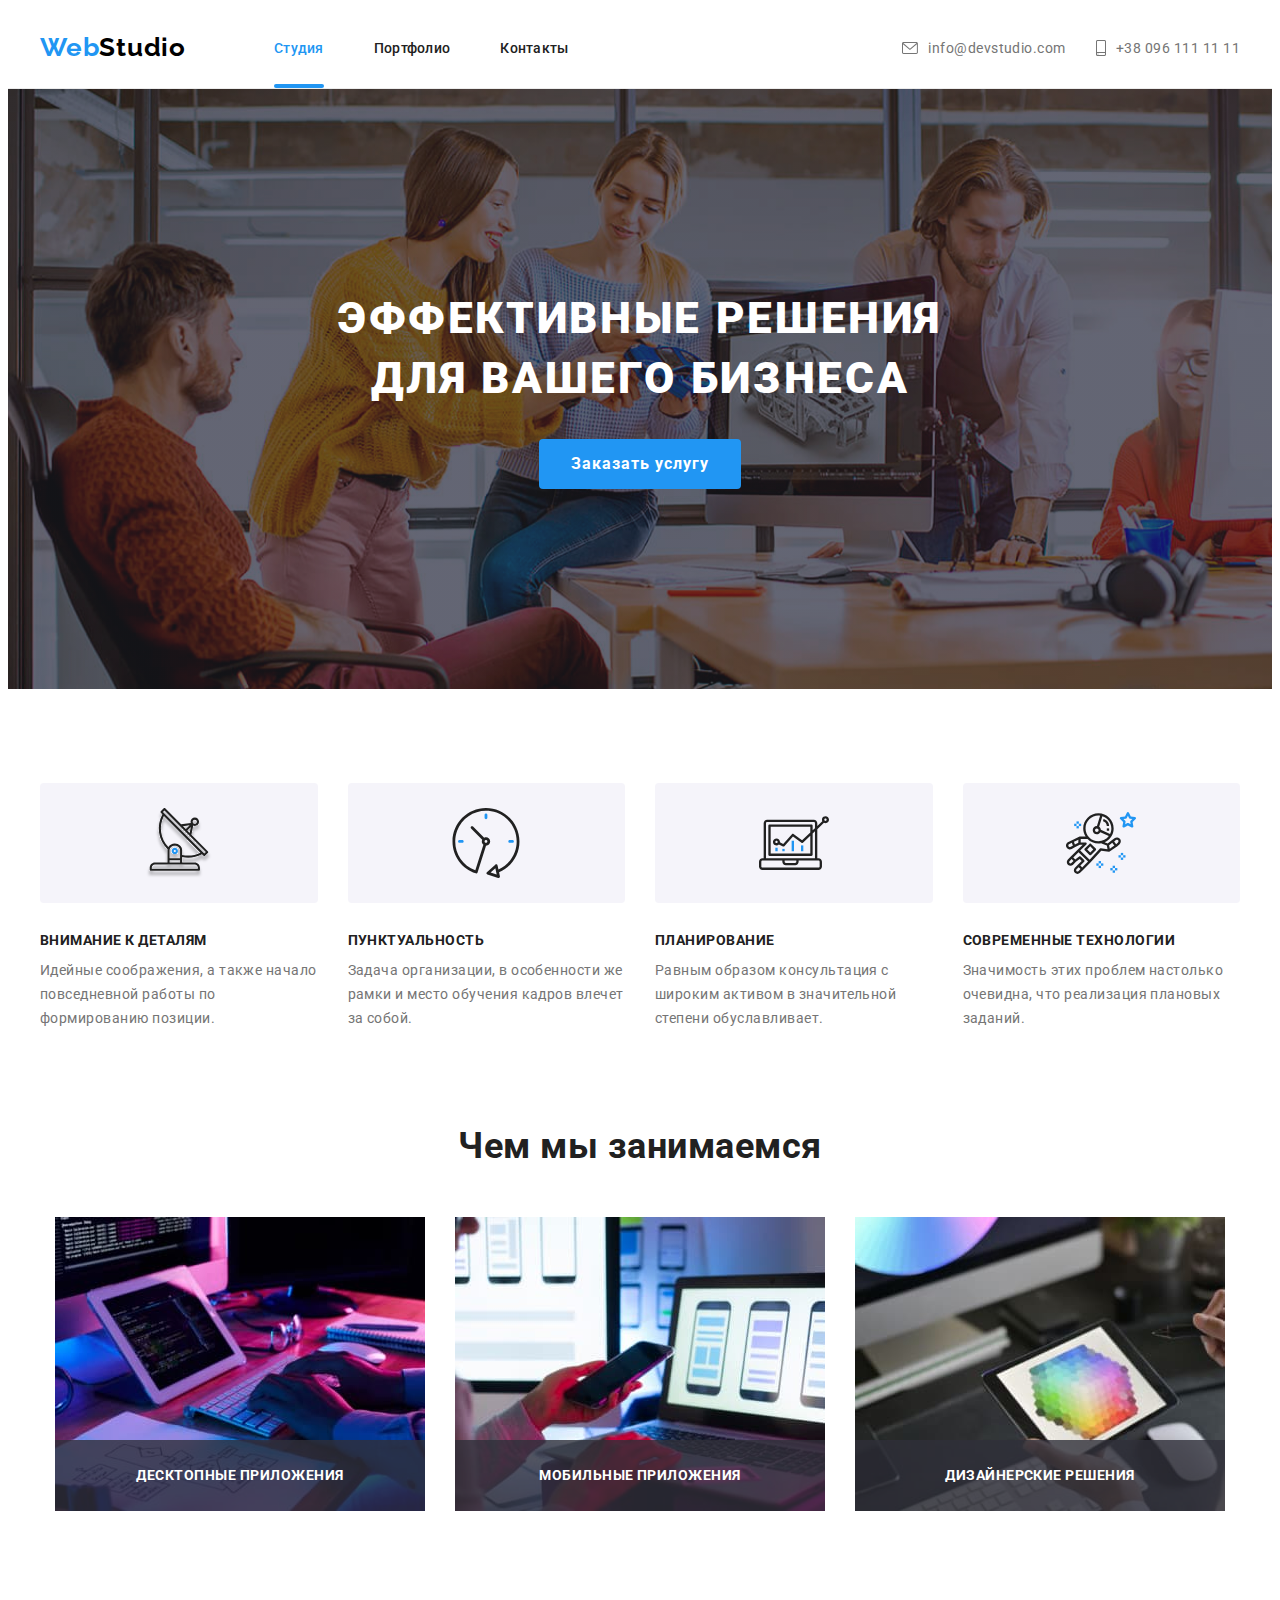
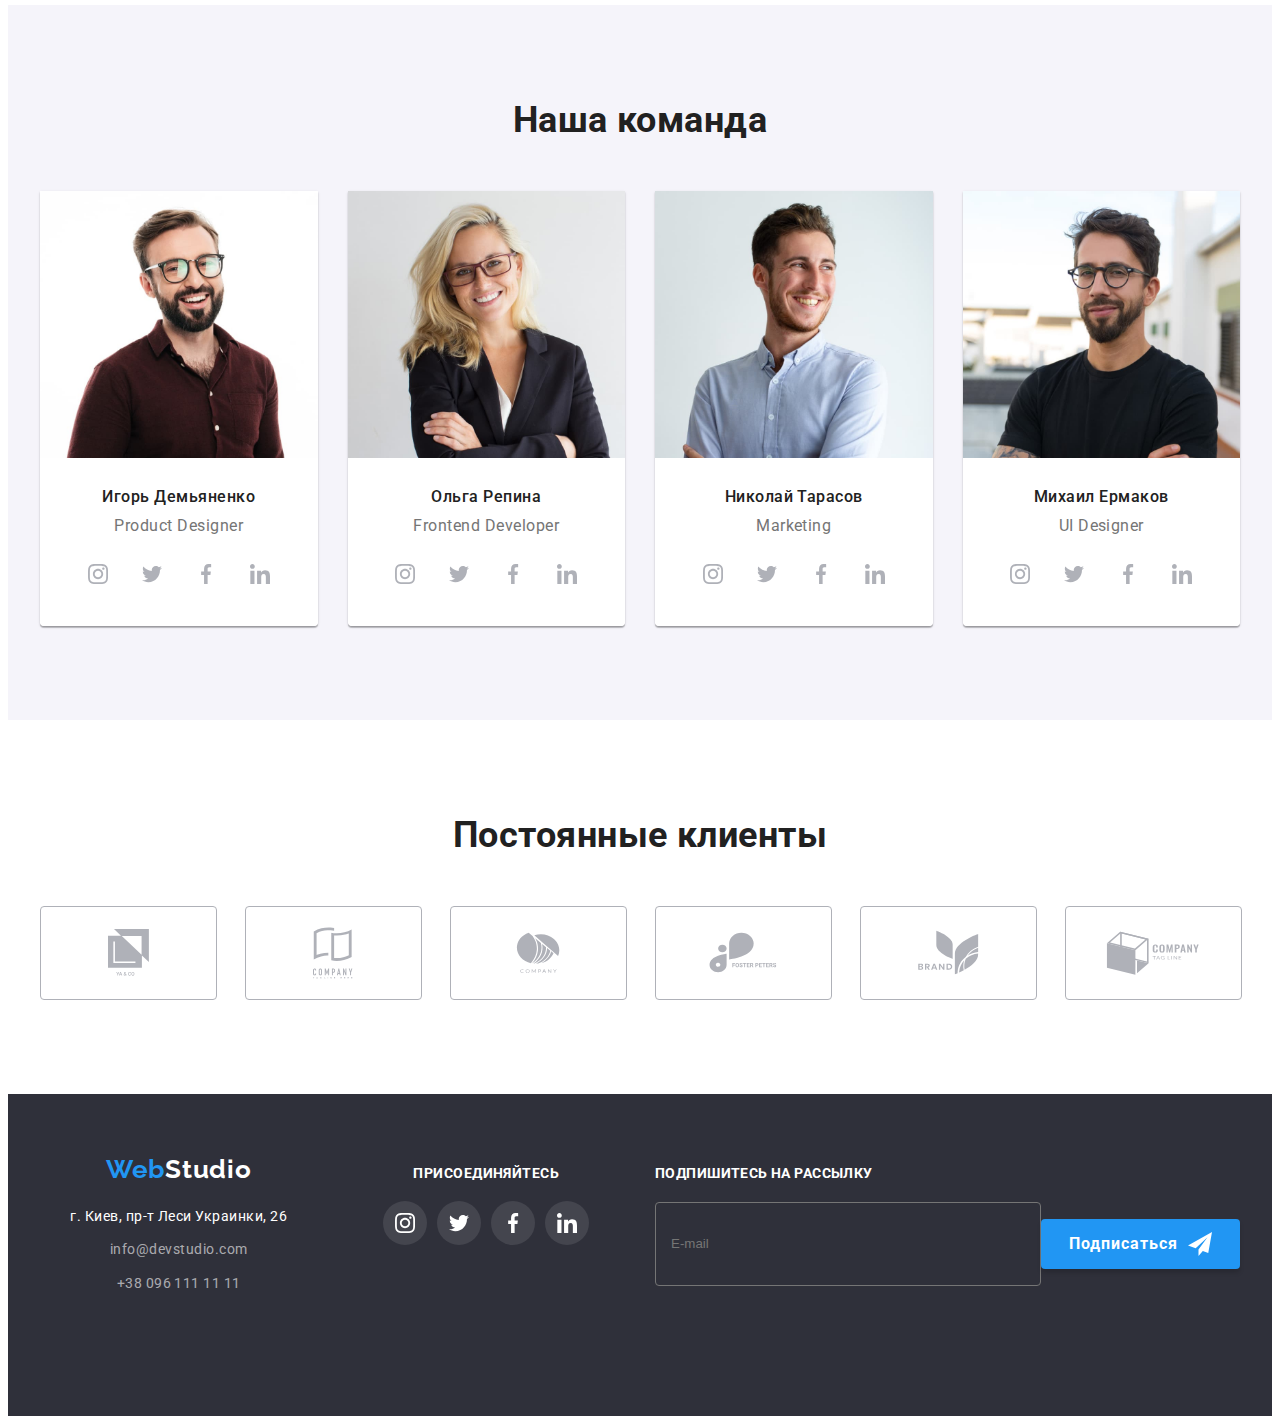
==== commit 95da98d7: "servises" ====
--- a/index.html
+++ b/index.html
@@ -66,10 +66,10 @@
                 <nav class="mobile-menu-nav">
                     <ul class="mobile-menu-list">
                         <li class="mobile-menu-list__item">
-                            <a class="mobile-menu-list__link" href="#">Студия</a>
+                            <a class="mobile-menu-list__link" href="./index.html">Студия</a>
                         </li>
                         <li class="mobile-menu-list__item">
-                            <a class="mobile-menu-list__link" href="#">Портфолио</a>
+                            <a class="mobile-menu-list__link" href="./portfolio.html">Портфолио</a>
                         </li>
                         <li class="mobile-menu-list__item">
                             <a class="mobile-menu-list__link" href="#">Контакты</a>
--- a/css/main.min.css
+++ b/css/main.min.css
@@ -1,2 +1,2 @@
-body{font-family:Roboto, sans-serif;color:#212121;letter-spacing:0.03em;max-width:100%}img{display:block;width:100%;height:auto}ul{padding-left:0;margin-top:0;margin-bottom:0;list-style:none}.page-container{max-width:480px;padding-left:15px;padding-right:15px;margin-left:auto;margin-right:auto}@media screen and (min-width: 768px){.page-container{max-width:768px}}@media screen and (min-width: 1200px){.page-container{max-width:1200px}}.visually-hidden{position:absolute !important;clip:rect(1px 1px 1px 1px);clip:rect(1px, 1px, 1px, 1px);padding:0 !important;border:0 !important;height:1px !important;width:1px !important;overflow:hidden}.base-button{display:flex;justify-content:center;align-items:center;border-radius:4px;border:none;font-family:Roboto, sans-serif;cursor:pointer}.hero__base-button{padding-top:10px;padding-right:32px;padding-bottom:10px;padding-left:32px;font-weight:700;font-size:16px;line-height:1.88;letter-spacing:0.06em;color:#fff;background-color:#2196f3}.hero__base-button:hover,.hero__base-button:focus{background-color:#188ce8;transition-property:background-color;transition-duration:250ms;transition-timing-function:cubic-bezier(0.4, 0, 0.2, 1)}.base-section{padding-top:60px;padding-bottom:60px}@media screen and (min-width: 1200px){.base-section{padding-top:94px;padding-bottom:94px}}.base-section--hero{padding-top:118px;padding-bottom:118px;background-image:linear-gradient(90deg, rgba(47,48,58,0.4), rgba(47,48,58,0.4)),url("../images/mobile/hero-bg.png");background-size:cover;background-color:#c4c4c4;color:#fff}.hero__wrapper{display:flex;flex-direction:column;justify-content:center;align-items:center}.hero__title{margin-top:0;margin-bottom:30px;max-width:360px;font-weight:900;font-size:26px;line-height:1.36;letter-spacing:0.06em;text-align:center;text-transform:uppercase}@media scrren and (min-width: 768px){.base-section--hero{padding-top:118px;padding-bottom:118px;background-image:linear-gradient(90deg, rgba(47,48,58,0.4), rgba(47,48,58,0.4)),url("../images/tablet/hero-bg.png");background-size:cover;background-color:#c4c4c4;color:#fff}.hero__wrapper{display:flex;flex-direction:column;justify-content:center;align-items:center;max-width:360px}.hero__title{margin-top:0;margin-bottom:30px;font-weight:900;font-size:44px;line-height:1.36;letter-spacing:0.06em;text-align:center;text-transform:uppercase}}@media screen and (min-width: 1200px){.base-section--hero{padding-top:200px;padding-bottom:200px;background-image:linear-gradient(90deg, rgba(47,48,58,0.4), rgba(47,48,58,0.4)),url("../images/hero-bg.png");background-size:cover;background-color:#c4c4c4;color:#fff}.hero__wrapper{display:flex;flex-direction:column;justify-content:center;align-items:center;max-width:700px}.hero__title{margin-top:0;margin-bottom:30px;font-weight:900;font-size:44px;line-height:1.36;letter-spacing:0.06em;text-align:center;text-transform:uppercase}}.section-title{font-weight:700;font-size:28px;line-height:1.17;text-align:center;margin-top:0;margin-bottom:30px}@media screen and (min-width: 1200px){.section-title{font-size:36px;margin-bottom:50px}}.header-content{border-bottom:solid 1px;border-bottom-color:#ececec;text-decoration:none}.header-content__wrapper{display:flex;justify-content:space-between;align-items:center}.header-nav{display:flex}.nav-list{display:none}@media screen and (min-width: 768px){.nav-list{display:flex;margin:0;padding:0}.nav-list__link{display:inline-block;position:relative;padding-top:32px;padding-bottom:32px;font-size:14px;font-weight:500;color:#212121;text-decoration:none;letter-spacing:0.02em}.nav-list__link:hover,.nav-list__link:focus{color:#2196f3;transition-property:color;transition-duration:250ms;transition-timing-function:cubic-bezier(0.4, 0, 0.2, 1)}.nav-list__link--current{color:#2196f3}.nav-list__link--current::after{position:absolute;bottom:0;content:'';display:block;height:4px;width:100%;border-radius:2px;background-color:#2196f3}.nav-list__item:not(:last-child){margin-right:50px}}.logo{display:inline-block;font-family:Raleway, sans-serif;font-weight:700;font-size:26px;letter-spacing:0.03em;line-height:1.2;text-decoration:none}.header-content__logo{padding-top:16px;padding-bottom:16px;color:#000}.logo__text-blue{color:#2196f3}@media screen and (min-width: 768px){.logo{display:inline-block;font-family:Raleway, sans-serif;font-weight:700;font-size:26px;letter-spacing:0.03em;line-height:1.2;text-decoration:none}.header-content__logo{padding-top:24px;padding-bottom:25px;margin-right:88px;color:#000}.logo__text-blue{color:#2196f3}}.contacts-list{display:none}@media screen and (min-width: 768px){.contacts-list{display:block;margin-left:auto}.contacts-list__item{display:flex;align-items:center}.contacts-list__item:not(:last-child){margin-bottom:10px}.contacts-list__contact{display:inline-flex;align-items:center;font-size:14px;color:#757575;text-decoration:none}.contacts-list__contact:hover,.contacts-list__contact:focus{color:#2196f3;transition-property:color;transition-duration:250ms;transition-timing-function:cubic-bezier(0.4, 0, 0.2, 1)}.contacts-list__contact:hover .contacts-list__item-icon,.contacts-list__contact:focus .contacts-list__item-icon{fill:#2196f3;transition-property:fill;transition-duration:250ms;transition-timing-function:cubic-bezier(0.4, 0, 0.2, 1)}.contacts-list__item-icon{fill:#757575;margin-right:8px}}@media screen and (min-width: 1200px){.contacts-list{display:flex;margin-left:auto}.contacts-list__item{display:flex;align-items:center;padding-top:32px;padding-bottom:32px}.contacts-list__item:not(:last-child){margin-right:30px;margin-bottom:0}.contacts-list__contact{display:inline-flex;align-items:center;color:#757575;text-decoration:none}.contacts-list__contact:hover,.contacts-list__contact:focus{color:#2196f3;transition-property:color;transition-duration:250ms;transition-timing-function:cubic-bezier(0.4, 0, 0.2, 1)}.contacts-list__contact:hover .contacts-list__item-icon,.contacts-list__contact:focus .contacts-list__item-icon{fill:#2196f3;transition-property:fill;transition-duration:250ms;transition-timing-function:cubic-bezier(0.4, 0, 0.2, 1)}.contacts-list__item-icon{fill:#757575;margin-right:10px}}.features__list{display:flex;flex-direction:column;justify-content:center}.features__list-item{max-width:480px}.features__list-item::before{content:'';display:block;height:120px;border-radius:4px;background-color:#f5f4fa;background-repeat:no-repeat;background-size:70px 70px;background-position:50% 50%}@media screen and (max-width: 767px){.features__list-item::before{margin-bottom:30px}}@media screen and (max-width: 767px){.features__list-item:not(:last-child){margin-bottom:30px}}.features__list-item--with-antenna::before{background-image:url("../images/svg/antenna.svg")}.features__list-item--with-clock::before{background-image:url("../images/svg/clock.svg")}.features__list-item--with-diagram::before{background-image:url("../images/svg/diagram.svg")}.features__list-item--with-astronaut::before{background-image:url("../images/svg/astronaut.svg")}.features__list-item-title{margin-top:0;margin-bottom:10px;font-weight:700;font-size:14px;line-height:1.14;text-transform:uppercase;text-align:center}.features__list-item-description{margin-top:0;margin-bottom:0;font-size:14px;line-height:1.71;color:#757575}@media screen and (min-width: 768px){.features__list{display:flex;flex-direction:row;flex-wrap:wrap;margin-top:-30px;margin-left:-30px}.features__list-item{width:calc((100% - 2 * 30px) / 2);margin-top:30px;margin-left:30px}.features__list-item::before{content:'';display:block;height:120px;border-radius:4px;margin-bottom:30px;background-color:#f5f4fa;background-repeat:no-repeat;background-size:70px 70px;background-position:50% 50%}.features__list-item--with-antenna::before{background-image:url("../images/svg/antenna.svg")}.features__list-item--with-clock::before{background-image:url("../images/svg/clock.svg")}.features__list-item--with-diagram::before{background-image:url("../images/svg/diagram.svg")}.features__list-item--with-astronaut::before{background-image:url("../images/svg/astronaut.svg")}.features__list-item-title{margin-top:0;margin-bottom:10px;font-weight:700;font-size:14px;line-height:1.14;text-transform:uppercase;text-align:left}.features__list-item-description{margin-top:0;margin-bottom:0;font-size:14px;line-height:1.71;color:#757575}}@media screen and (min-width: 1200px){.features__list{display:flex;flex-wrap:wrap;margin-top:-30px;margin-left:-30px}.features__list-item{width:calc((100% - 4 * 30px) / 4);margin-top:30px;margin-left:30px}.features__list-item::before{content:'';display:block;height:120px;border-radius:4px;margin-bottom:30px;background-color:#f5f4fa;background-repeat:no-repeat;background-size:70px 70px;background-position:50% 50%}.features__list-item--with-antenna::before{background-image:url("../images/antenna.svg")}.features__list-item--with-clock::before{background-image:url("../images/clock.svg")}.features__list-item--with-diagram::before{background-image:url("../images/diagram.svg")}.features__list-item--with-astronaut::before{background-image:url("../images/astronaut.svg")}.features__list-item-title{margin-top:0;margin-bottom:10px;font-weight:700;font-size:14px;line-height:1.14;text-transform:uppercase;text-align:left}.features__list-item-description{margin-top:0;margin-bottom:0;font-size:14px;line-height:1.71;color:#757575}}.base-section--services{display:none}@media screen and (min-width: 1200px){.base-section--services{padding-top:0}.services-list{display:flex;flex-wrap:wrap;margin-top:-30px;margin-left:-30px}.services-list__item{position:relative;margin-top:30px;margin-left:30px;width:calc((100% - 3 * 30px) / 3)}.services-list__title{position:absolute;bottom:0;width:100%;margin:0;padding-top:27px;padding-bottom:27px;font-size:14px;line-height:1.17;text-align:center;text-transform:uppercase;color:#fff;background-color:rgba(47,48,58,0.8)}}.base-section--team{background-color:#f5f4fa}.team-list{display:block}.team-list__item{border-bottom-left-radius:4px;border-bottom-right-radius:4px;box-shadow:0px 1px 3px rgba(0,0,0,0.12),0px 1px 1px rgba(0,0,0,0.14),0px 2px 1px rgba(0,0,0,0.2)}@media screen and (max-width: 767px){.team-list__item:not(:last-child){margin-bottom:30px}}.team-list__item-image{width:100%}.team-list_item-description{padding-top:30px;padding-bottom:24px;padding-right:30px;padding-left:30px;border-bottom-left-radius:4px;border-bottom-right-radius:4px;background-color:#fff}.team-list__item-name{margin-top:0;margin-bottom:10px;font-weight:500;font-size:16px;line-height:1.17;text-align:center}.team-list__item-position{margin-top:0;margin-bottom:16px;font-size:16px;line-height:1.17;text-align:center;color:#757575}.social-links{display:flex;justify-content:center;width:100%}.social-links__item{display:flex}.social-links__item:not(:last-child){margin-right:10px}@media screen and (max-width: 767px){.social-links__item:not(:last-child){margin-bottom:30px}}.social-links__item-link{display:flex;justify-content:center;align-items:center;width:44px;height:44px;border-radius:50%;background-color:transparent}.social-links__item-link:hover,.social-links__item-link:focus{background-color:#2196f3;transition-property:background-color;transition-duration:250ms;transition-timing-function:cubic-bezier(0.4, 0, 0.2, 1)}.social-links__item-link:hover .social-links__item-icon,.social-links__item-link:focus .social-links__item-icon{background-color:#2196f3;fill:#fff;transition-property:background-color, fill;transition-duration:250ms;transition-timing-function:cubic-bezier(0.4, 0, 0.2, 1)}.social-links__item-icon{width:20px;height:20px;fill:#afb1b8}@media screen and (min-width: 768px){.base-section--team{background-color:#f5f4fa}.team-list{display:flex;flex-wrap:wrap;margin-left:-30px;margin-top:-30px}.team-list__item{width:calc((100% - 2 * 30px) / 2);margin-left:30px;margin-top:30px;border-bottom-left-radius:4px;border-bottom-right-radius:4px;box-shadow:0px 1px 3px rgba(0,0,0,0.12),0px 1px 1px rgba(0,0,0,0.14),0px 2px 1px rgba(0,0,0,0.2)}.team-list_item-description{padding-top:30px;padding-bottom:30px;padding-right:30px;padding-left:30px;border-bottom-left-radius:4px;border-bottom-right-radius:4px;background-color:#fff}.team-list__item-name{margin-top:0;margin-bottom:10px;font-weight:500;font-size:16px;line-height:1.17;text-align:center}.team-list__item-position{margin-top:0;margin-bottom:16px;font-size:16px;line-height:1.17;text-align:center;color:#757575}.social-links{display:flex;justify-content:center}.social-links__item{display:flex}.social-links__item-link{display:flex;justify-content:center;align-items:center;width:44px;height:44px;border-radius:50%;background-color:transparent}.social-links__item-link:hover,.social-links__item-link:focus{background-color:#2196f3;transition-property:background-color;transition-duration:250ms;transition-timing-function:cubic-bezier(0.4, 0, 0.2, 1)}.social-links__item-link:hover .social-links__item-icon,.social-links__item-link:focus .social-links__item-icon{background-color:#2196f3;fill:#fff;transition-property:background-color, fill;transition-duration:250ms;transition-timing-function:cubic-bezier(0.4, 0, 0.2, 1)}.social-links__item-icon{width:20px;height:20px;fill:#afb1b8}}@media screen and (min-width: 1200px){.base-section--team{background-color:#f5f4fa}.team-list{display:flex;flex-direction:row;flex-wrap:wrap;margin-left:-30px;margin-top:-30px}.team-list__item{width:calc((100% - 4 * 30px) / 4);margin-left:30px;margin-top:30px;border-bottom-left-radius:4px;border-bottom-right-radius:4px;box-shadow:0px 1px 3px rgba(0,0,0,0.12),0px 1px 1px rgba(0,0,0,0.14),0px 2px 1px rgba(0,0,0,0.2)}.team-list_item-description{padding-top:30px;padding-bottom:30px;padding-right:30px;padding-left:30px;border-bottom-left-radius:4px;border-bottom-right-radius:4px;background-color:#fff}.team-list__item-name{margin-top:0;margin-bottom:10px;font-weight:500;font-size:16px;line-height:1.17;text-align:center}.team-list__item-position{margin-top:0;margin-bottom:16px;font-size:16px;line-height:1.17;text-align:center;color:#757575}.social-links{display:flex;justify-content:center}.social-links__item{display:flex}.social-links__item-link{display:flex;justify-content:center;align-items:center;width:44px;height:44px;border-radius:50%;background-color:transparent}.social-links__item-link:hover,.social-links__item-link:focus{background-color:#2196f3;transition-property:background-color;transition-duration:250ms;transition-timing-function:cubic-bezier(0.4, 0, 0.2, 1)}.social-links__item-link:hover .social-links__item-icon,.social-links__item-link:focus .social-links__item-icon{background-color:#2196f3;fill:#fff;transition-property:background-color, fill;transition-duration:250ms;transition-timing-function:cubic-bezier(0.4, 0, 0.2, 1)}.social-links__item-icon{width:20px;height:20px;fill:#afb1b8}}.regular-customers{display:flex;flex-wrap:wrap;margin-top:-30px;margin-left:-30px}.regular-customers__list-item{margin-left:30px;margin-top:30px;width:calc((100% - 2 * 30px) / 2)}.regular-customers__item-link{display:flex;align-items:center;justify-content:center;width:100%;height:92px;border-radius:4px;border:1px solid #afb1b8}.regular-customers__item-link:hover,.regular-customers__item-link:focus{border-color:#2196f3;transition-property:border-color;transition-duration:250ms;transition-timing-function:cubic-bezier(0.4, 0, 0.2, 1)}.regular-customers__item-link:hover .regular-customers__item-logo,.regular-customers__item-link:focus .regular-customers__item-logo{fill:#2196f3;transition-property:fill;transition-duration:250ms;transition-timing-function:cubic-bezier(0.4, 0, 0.2, 1)}.regular-customers__item-logo{display:flex;align-items:center;justify-content:center;fill:#afb1b8}@media screen and (min-width: 768px){.regular-customers{display:flex;margin-top:-30px;margin-left:-30px}.regular-customers__list-item{margin-left:30px;margin-top:30px;width:calc((100% - 3 * 30px) / 3)}.regular-customers__item-link{display:flex;align-items:center;justify-content:center;width:100%;height:92px;border-radius:4px;border:1px solid #afb1b8}.regular-customers__item-link:hover,.regular-customers__item-link:focus{border-color:#2196f3;transition-property:border-color;transition-duration:250ms;transition-timing-function:cubic-bezier(0.4, 0, 0.2, 1)}.regular-customers__item-link:hover .regular-customers__item-logo,.regular-customers__item-link:focus .regular-customers__item-logo{fill:#2196f3;transition-property:fill;transition-duration:250ms;transition-timing-function:cubic-bezier(0.4, 0, 0.2, 1)}.regular-customers__item-logo{display:flex;align-items:center;justify-content:center;fill:#afb1b8}}@media screen and (min-width: 1200px){.regular-customers{display:flex;margin-top:-30px;margin-left:-30px}.regular-customers__list-item{margin-left:30px;margin-top:30px;width:calc((100% - 6 * 30px) / 6)}.regular-customers__item-link{display:flex;align-items:center;justify-content:center;width:100%;height:92px;border-radius:4px;border:1px solid #afb1b8}.regular-customers__item-link:hover,.regular-customers__item-link:focus{border-color:#2196f3;transition-property:border-color;transition-duration:250ms;transition-timing-function:cubic-bezier(0.4, 0, 0.2, 1)}.regular-customers__item-link:hover .regular-customers__item-logo,.regular-customers__item-link:focus .regular-customers__item-logo{fill:#2196f3;transition-property:fill;transition-duration:250ms;transition-timing-function:cubic-bezier(0.4, 0, 0.2, 1)}.regular-customers__item-logo{display:flex;align-items:center;justify-content:center;fill:#afb1b8}}.footer-content{padding-top:60px;padding-bottom:60px;font-size:14px;line-height:1.71;color:#fff;background-color:#2f303a}.footer-content__wrapper{display:flex;flex-direction:column;justify-content:center;align-items:center}.footer-content_left-side{display:flex;flex-direction:column;justify-content:center;align-items:center;margin-bottom:60px;width:100%}.footer-content_right-side{width:100%}.footer-content_left-side-left-part{display:flex;flex-direction:column;align-items:center;margin-bottom:60px;width:100%}.footer-content__logo{margin-bottom:20px;color:#fff}.address-text{margin-top:0;font-style:normal}.address-text_info{margin-top:0;margin-bottom:8px}.footer-contacts-list__item:not(:last-child){margin-bottom:10px}.footer-contacts-list__item-link{display:flex;flex-direction:column;align-items:center;color:rgba(255,255,255,0.6);font-style:normal;text-decoration:none}.footer-contacts-list__item-link:hover,.footer-contacts-list__item-link:focus{color:#2196f3;transition-property:color;transition-duration:250ms;transition-timing-function:cubic-bezier(0.4, 0, 0.2, 1)}.footer-mail{margin-bottom:6px}.footer-content_left-side-right-part{display:flex;flex-direction:column;align-items:center}.footer-content_left-side-right-part-accept{margin-top:0;margin-bottom:20px;text-transform:uppercase;font-weight:700;line-height:1.17}.footer-social-links{display:flex}.footer-social-links_item-link{display:flex;align-items:center;justify-content:center;width:44px;height:44px;border-radius:50%;background-color:rgba(255,255,255,0.1)}.footer-social-links_item-link:hover,.footer-social-links_item-link:focus{background-color:#2196f3;transition-property:background-color;transition-duration:250ms;transition-timing-function:cubic-bezier(0.4, 0, 0.2, 1)}.footer-social-links_item:not(:last-child){margin-right:10px}.footer-social-links_item-icon{width:20px;height:20px;fill:#fff}.footer-content_right-side-text{margin-top:0;margin-bottom:20px;font-weight:700;font-size:14px;line-height:1.14;letter-spacing:0.03em;text-transform:uppercase;text-align:center;color:#fff}@media screen and (min-width: 768px){.footer-content{padding-top:60px;padding-bottom:60px;font-size:14px;line-height:1.71;color:#fff;background-color:#2f303a}.footer-content__wrapper{display:flex;flex-direction:column;align-items:center}.footer-content_left-side{display:flex;flex-direction:row;justify-content:space-between;align-items:flex-start;margin-bottom:0;width:100%}.footer-content_right-side{width:100%}.footer-content_left-side-left-part{display:flex;flex-direction:column;align-items:center;margin-bottom:60px;width:calc((100% - 30px) / 2)}.footer-content__logo{margin-bottom:20px;color:#fff}.address-text{margin-top:0;font-style:normal}.address-text_info{margin-top:0;margin-bottom:8px}.footer-contacts-list__item:not(:last-child){margin-bottom:10px}.footer-contacts-list__item-link{display:flex;flex-direction:column;align-items:center;color:rgba(255,255,255,0.6);font-style:normal;text-decoration:none}.footer-contacts-list__item-link:hover,.footer-contacts-list__item-link:focus{color:#2196f3;transition-property:color;transition-duration:250ms;transition-timing-function:cubic-bezier(0.4, 0, 0.2, 1)}.footer-mail{margin-bottom:6px}.footer-content_left-side-right-part{display:flex;flex-direction:column;justify-content:flex-start;align-items:center;width:calc((100% - 30px) / 2)}.footer-content_left-side-right-part-accept{margin-top:0;margin-bottom:20px;text-transform:uppercase;font-weight:700;line-height:1.17}.footer-social-links{display:flex}.footer-social-links_item-link{display:flex;align-items:center;justify-content:center;width:44px;height:44px;border-radius:50%;background-color:rgba(255,255,255,0.1)}.footer-social-links_item-link:hover,.footer-social-links_item-link:focus{background-color:#2196f3;transition-property:background-color;transition-duration:250ms;transition-timing-function:cubic-bezier(0.4, 0, 0.2, 1)}.footer-social-links_item:not(:last-child){margin-right:10px}.footer-social-links_item-icon{width:20px;height:20px;fill:#fff}.footer-content_right-side-text{margin-top:0;margin-bottom:20px;font-weight:700;font-size:14px;line-height:1.14;letter-spacing:0.03em;text-transform:uppercase;text-align:center;color:#fff}}@media screen and (min-width: 1200px){.footer-content{padding-top:60px;padding-bottom:60px;font-size:14px;line-height:1.71;color:#fff;background-color:#2f303a}.footer-content__wrapper{display:flex;flex-direction:row;justify-content:baseline}.footer-content_left-side{display:flex;flex-direction:row;justify-content:baseline;align-items:center;margin-bottom:60px;width:calc((100% - 30px) / 2)}.footer-content_right-side{width:calc((100% - 30px) / 2)}.footer-content_left-side-left-part{display:flex;flex-direction:column;align-items:center;margin-bottom:60px;width:calc((100% - 30px) / 2)}.footer-content__logo{margin-bottom:20px;color:#fff}.address-text{margin-top:0;font-style:normal}.address-text_info{margin-top:0;margin-bottom:8px}.footer-contacts-list__item:not(:last-child){margin-bottom:10px}.footer-contacts-list__item-link{display:flex;flex-direction:column;align-items:center;color:rgba(255,255,255,0.6);font-style:normal;text-decoration:none}.footer-contacts-list__item-link:hover,.footer-contacts-list__item-link:focus{color:#2196f3;transition-property:color;transition-duration:250ms;transition-timing-function:cubic-bezier(0.4, 0, 0.2, 1)}.footer-mail{margin-bottom:6px}.footer-content_left-side-right-part{display:flex;flex-direction:column;align-items:center;width:calc((100% - 30px) / 2)}.footer-content_left-side-right-part-accept{margin-top:0;margin-bottom:20px;text-transform:uppercase;font-weight:700;line-height:1.17}.footer-social-links{display:flex}.footer-social-links_item-link{display:flex;align-items:center;justify-content:center;width:44px;height:44px;border-radius:50%;background-color:rgba(255,255,255,0.1)}.footer-social-links_item-link:hover,.footer-social-links_item-link:focus{background-color:#2196f3;transition-property:background-color;transition-duration:250ms;transition-timing-function:cubic-bezier(0.4, 0, 0.2, 1)}.footer-social-links_item:not(:last-child){margin-right:10px}.footer-social-links_item-icon{width:20px;height:20px;fill:#fff}.footer-content_right-side-text{margin-top:0;margin-bottom:20px;font-weight:700;font-size:14px;line-height:1.14;letter-spacing:0.03em;text-transform:uppercase;text-align:center;color:#fff}}.footer-form__input{max-width:450px;height:50px;margin-bottom:20px;padding-top:16px;padding-right:15px;padding-bottom:16px;padding-left:15px;border-radius:4px;border:1px solid #757575;background-color:transparent;color:#fff}.footer-form__input:focus{outline:none;color:#fff;border:1px solid #2196f3;background-color:transparent}.footer-form__input:focus:not(:placeholder-shown):invalid{border:1px solid rgba(255,0,0,0.3)}.footer-form__input:focus:not(:placeholder-shown):valid{border:1px solid rgba(0,255,0,0.3)}.footer-form__wrapper{display:flex;flex-direction:column;align-items:stretch}.footer-form__base-button{align-self:center;padding-top:10px;padding-right:28px;padding-bottom:10px;padding-left:28px;font-weight:700;font-size:16px;line-height:1.87;letter-spacing:0.06em;box-shadow:0px 4px 4px rgba(0,0,0,0.15);color:#fff;background-color:#2196f3}.footer-form__base-button:hover,.footer-form__base-button:focus{transition-property:background-color;transition-duration:250ms;transition-timing-function:cubic-bezier(0.4, 0, 0.2, 1);background-color:#188ce8}.footer-form__base-button::after{display:block;content:'';width:24px;height:24px;margin-left:10px;background-image:url("../images/icon-send.svg");background-size:contain}@media screen and (min-width: 768px){.footer-form__input{width:450px;height:50px;padding-top:16px;padding-right:15px;padding-bottom:16px;padding-left:15px;margin-bottom:20px;border-radius:4px;border:1px solid #757575;background-color:transparent;color:#fff}.footer-form__input:focus{outline:none;color:#fff;border:1px solid #2196f3;background-color:transparent}.footer-form__input:focus:not(:placeholder-shown):invalid{border:1px solid rgba(255,0,0,0.3)}.footer-form__input:focus:not(:placeholder-shown):valid{border:1px solid rgba(0,255,0,0.3)}.footer-form__wrapper{display:flex;flex-direction:column;align-items:center}.footer-form__base-button{align-self:center;padding-top:10px;padding-right:28px;padding-bottom:10px;padding-left:28px;font-weight:700;font-size:16px;line-height:1.87;letter-spacing:0.06em;box-shadow:0px 4px 4px rgba(0,0,0,0.15);color:#fff;background-color:#2196f3}.footer-form__base-button:hover,.footer-form__base-button:focus{transition-property:background-color;transition-duration:250ms;transition-timing-function:cubic-bezier(0.4, 0, 0.2, 1);background-color:#188ce8}.footer-form__base-button::after{display:block;content:'';width:24px;height:24px;margin-left:10px;background-image:url("../images/icon-send.svg");background-size:contain}}.examples-filter{display:flex;flex-wrap:wrap;justify-content:flex-start;margin-bottom:40px;margin-top:-8px;margin-left:-8px;font-weight:500;font-size:16px;line-height:1.62}.examples-filter__item{margin-top:8px;margin-left:8px}.examples-filter__base-button{padding-top:6px;padding-right:22px;padding-bottom:6px;padding-left:22px;font-weight:500;font-size:16px;line-height:1.62;letter-spacing:0.03em;background-color:#f5f4fa;color:#212121}.examples-filter__base-button:hover,.examples-filter__base-button:focus{background-color:#2196f3;color:#fff;box-shadow:0px 3px 1px rgba(0,0,0,0.1),0px 1px 2px rgba(0,0,0,0.08),0px 2px 2px rgba(0,0,0,0.12);transition-property:background-color, color, box-shadow;transition-duration:250ms;transition-timing-function:cubic-bezier(0.4, 0, 0.2, 1)}.examples-list{display:flex;flex-direction:column}@media screen and (max-width: 767px){.examples-list__item:not(:last-child){margin-bottom:30px}}.examples-list__item-link{display:block;text-decoration:none}.examples-list__item-link:hover,.examples-list__item-link:focus{box-shadow:0px 1px 1px rgba(0,0,0,0.12),0px 4px 4px rgba(0,0,0,0.06),1px 4px 6px rgba(0,0,0,0.16);transition-property:box-shadow;transition-duration:250ms;transition-timing-function:cubic-bezier(0.4, 0, 0.2, 1)}.examples-list__item-link:hover .examples-list__item-hint,.examples-list__item-link:focus .examples-list__item-hint{transform:translatey(0);transition-property:transform;transition-duration:250ms;transition-timing-function:cubic-bezier(0.4, 0, 0.2, 1)}.examples-list__item-image-wrapper{overflow:hidden;position:relative}.examples-list__item-hint{position:absolute;top:0;left:0;transform:translatey(100%);width:100%;height:100%;margin:0;padding-top:63px;padding-right:24px;padding-bottom:63px;padding-left:24px;font-weight:400;line-height:1.56;font-size:18px;color:#fff;background-color:rgba(33,150,243,0.9)}.examples-list__item-description{border-right:1px solid #eeeeee;border-bottom:1px solid #eeeeee;border-left:1px solid #eeeeee;padding-top:20px;padding-left:24px;padding-right:24px;padding-bottom:20px}.examples-list__item-title{margin-top:0;margin-bottom:4px;font-weight:700;font-size:18px;line-height:2;letter-spacing:0.06em;color:#212121}.examples-list__item-category{margin-top:0;margin-bottom:0;font-size:16px;line-height:1.87;color:#757575}@media screen and (min-width: 768px){.examples-filter{display:flex;justify-content:center;margin-bottom:50px;font-weight:500;font-size:16px;line-height:1.62}.examples-filter__item{margin-left:0;margin-top:0}.examples-filter__item:not(:last-child){margin-right:8px}.examples-filter__base-button{padding-top:6px;padding-right:22px;padding-bottom:6px;padding-left:22px;font-weight:500;font-size:16px;line-height:1.62;letter-spacing:0.03em;background-color:#f5f4fa;color:#212121}.examples-filter__base-button:hover,.examples-filter__base-button:focus{background-color:#2196f3;color:#fff;box-shadow:0px 3px 1px rgba(0,0,0,0.1),0px 1px 2px rgba(0,0,0,0.08),0px 2px 2px rgba(0,0,0,0.12);transition-property:background-color, color, box-shadow;transition-duration:250ms;transition-timing-function:cubic-bezier(0.4, 0, 0.2, 1)}.examples-list{display:flex;flex-direction:row;flex-wrap:wrap;margin-left:-30px;margin-top:-30px}.examples-list__item{margin-left:30px;margin-top:30px;width:calc((100% - 2 * 30px) / 2)}.examples-list__item-link{display:block;text-decoration:none}.examples-list__item-link:hover,.examples-list__item-link:focus{box-shadow:0px 1px 1px rgba(0,0,0,0.12),0px 4px 4px rgba(0,0,0,0.06),1px 4px 6px rgba(0,0,0,0.16);transition-property:box-shadow;transition-duration:250ms;transition-timing-function:cubic-bezier(0.4, 0, 0.2, 1)}.examples-list__item-link:hover .examples-list__item-hint,.examples-list__item-link:focus .examples-list__item-hint{transform:translatey(0);transition-property:transform;transition-duration:250ms;transition-timing-function:cubic-bezier(0.4, 0, 0.2, 1)}.examples-list__item-image-wrapper{overflow:hidden;position:relative}.examples-list__item-hint{position:absolute;top:0;left:0;transform:translatey(100%);width:100%;height:100%;margin:0;padding-top:63px;padding-right:24px;padding-bottom:63px;padding-left:24px;font-weight:400;line-height:1.56;font-size:18px;color:#fff;background-color:rgba(33,150,243,0.9)}.examples-list__item-description{border-right:1px solid #eeeeee;border-bottom:1px solid #eeeeee;border-left:1px solid #eeeeee;padding-top:20px;padding-left:24px;padding-right:24px;padding-bottom:20px}.examples-list__item-title{margin-top:0;margin-bottom:4px;font-weight:700;font-size:17px;line-height:2;letter-spacing:0.06em;color:#212121}.examples-list__item-category{margin-top:0;margin-bottom:0;font-size:16px;line-height:1.87;color:#757575}}.backdrop{position:fixed;top:0;left:0;z-index:100;width:100%;height:100%;opacity:1;visibility:visible;pointer-events:auto;transition-property:opacity;transition-duration:250ms;transition-timing-function:cubic-bezier(0.4, 0, 0.2, 1);background-color:rgba(0,0,0,0.2)}.backdrop.is-hidden{opacity:0;visibility:hidden;pointer-events:none}.modal-window{position:absolute;top:50%;left:50%;transform:translate(-50%, -50%);border-radius:4px;box-shadow:0px 1px 3px rgba(0,0,0,0.12),0px 1px 1px rgba(0,0,0,0.14),0px 2px 1px rgba(0,0,0,0.2);background-color:#fff}.close-btn{position:absolute;display:flex;justify-content:center;align-items:center;width:30px;height:30px;right:8px;top:8px;background:#fff;border:1px solid rgba(0,0,0,0.1);border-radius:50%;cursor:pointer}.close-btn:hover .close-btn__icon{fill:#2196f3}.close-btn__icon{width:11px;height:11px}.modal-form{display:flex;flex-direction:column;justify-content:center;align-items:center;width:450px;padding:40px}.modal-form__header{margin-top:0;margin-bottom:12px;font-weight:700;font-size:20px;line-height:1.17;letter-spacing:0.03em;text-align:center}.modal-form__field{display:flex;flex-direction:column;width:100%;font-size:12px;line-height:1.17;letter-spacing:0.01em;color:#757575}.modal-form__field+.modal-form__field{margin-top:10px}.modal-form__field-content{display:block;position:relative;margin-top:4px}.modal-form__input{display:block;width:100%;height:40px;margin:0;padding-left:42px;padding-top:12px;padding-bottom:12px;padding-right:12px;font-weight:400;font-size:12px;line-height:1.14;letter-spacing:0.01em;border:1px solid rgba(33,33,33,0.2);border-radius:4px}.modal-form__input:focus{outline:none;border-color:#2196f3}.modal-form__input:focus+.modal-form__field-icon{fill:#2196f3}.modal-form__input:focus:not(:placeholder-shown):invalid{border:1px solid rgba(255,0,0,0.3)}.modal-form__input:focus:not(:placeholder-shown):valid{border:1px solid rgba(0,255,0,0.3)}.modal-form__field-icon{position:absolute;top:25%;left:12px;width:18px;height:18px}.modal-form__message{display:block;resize:none;height:120px;padding-top:12px;padding-right:16px;padding-bottom:12px;padding-left:16px;margin-top:4px;border:1px solid rgba(33,33,33,0.2);border-radius:4px;font-weight:400;font-size:12px;line-height:1.14;letter-spacing:0.01em}.modal-form__message:focus{outline:none;border-color:#2196f3}.modal-form__message::placeholder{line-height:1.17;letter-spacing:0.01em;color:rgba(117,117,117,0.5)}.modal-form__checkbox-link{color:#2196f3}.modal-form__checkbox-label{display:inline-flex;align-items:center;font-size:11.8px;font-weight:400;line-height:1;color:#757575}.modal-form__checkbox-label::before{display:block;content:'';width:16px;height:16px;cursor:pointer;margin-right:8px;border-radius:2px;border:2px solid #212121}.modal-form__checkbox:checked+.modal-form__checkbox-label::before{background-image:url("../images/icon-checkbox.svg");background-color:#2196f3;border:transparent}.modal-form__checbox-wrapper{position:relative;margin-top:20px}.modal-form__checkbox{position:absolute;bottom:0;left:10px}.modal-form__base-button{margin-top:30px;padding-top:10px;padding-right:56px;padding-bottom:10px;padding-left:56px;font-weight:700;font-size:16px;line-height:1.87;letter-spacing:0.06em;color:#fff;background-color:#2196f3;box-shadow:0px 4px 4px rgba(0,0,0,0.15)}.modal-form__base-button:hover,.modal-form__base-button:focus{transition-property:background-color;transition-duration:250ms;transition-timing-function:cubic-bezier(0.4, 0, 0.2, 1);background-color:#188ce8}.backdrop-mobile{position:fixed;top:0;left:0;z-index:100;width:100%;height:100%;opacity:1;visibility:visible;pointer-events:auto;transition-property:opacity;transition-duration:250ms;transition-timing-function:cubic-bezier(0.4, 0, 0.2, 1);background-color:rgba(0,0,0,0.2)}.backdrop-mobile.is-hidden{opacity:0;visibility:hidden;pointer-events:none}.modal-window-mobile{position:absolute;top:50%;left:50%;transform:translate(-50%, -50%);border-radius:4px;box-shadow:0px 1px 3px rgba(0,0,0,0.12),0px 1px 1px rgba(0,0,0,0.14),0px 2px 1px rgba(0,0,0,0.2);background-color:#fff}.close-btn-mobile{position:absolute;display:flex;justify-content:center;align-items:center;width:30px;height:30px;right:8px;top:8px;background:#fff;border:1px solid rgba(0,0,0,0.1);border-radius:50%;cursor:pointer}.close-btn-mobile:hover .close-btn__icon{fill:#2196f3}.close-btn-mobile__icon{width:11px;height:11px}.modal-form-mobile{display:flex;flex-direction:column;justify-content:center;align-items:center;padding:40px}.mobile-menu-button,.mobile-menu-close-btn{position:absolute;top:10px;right:15px;background-color:transparent;border:none;padding:0;line-height:0}.mobile-menu-close-btn{padding:11px}.mobile-menu{position:fixed;left:0;top:0;background-color:#fff;width:100vw;height:100vh;max-height:796px;overflow-y:scroll;transform:translateY(-100%);transition:transform 500ms linear}.mobile-menu.is-open{transform:translateY(0%)}.mobile-menu-container{position:relative;padding-top:48px;padding-bottom:48px;padding-left:41px;padding-right:41px}.mobile-menu-button__icon{display:flex;justify-content:center;align-items:center;padding:0}.mobile-menu-list{font-size:40px;font-weight:500;line-height:1.17;letter-spacing:0.02em;margin-bottom:302px}.mobile-menu-list__item:not(:last-child){margin-bottom:32px}.mobile-menu-list__link{text-decoration:none;color:#212121}.mobile-menu-list__link:hover,.mobile-menu-list__link:focus{color:#2196f3}.mobile-menu__contacts{margin-bottom:64px}.mobile-menu__contact-link{font-size:24px;font-weight:500;line-height:1.17;letter-spacing:0.02em;text-decoration:none;color:#757575}.mobile-menu__contact-link:hover,.mobile-menu__contact-link:focus{font-size:40px;text-decoration:none;color:#2196f3}.mobile-menu__contact:not(:last-child){margin-bottom:32px}.mobile-menu__link:hover,.mobile-menu__link:focus{color:#2196f3;font-size:40px}.mobile-menu__social-list{display:flex;justify-content:flex-start;margin-left:-10px}.mobile-menu__social-list-item{padding-left:10px;padding-right:10px}.mobile-menu__social-list-item:not(:last-child){border-right:1px solid #757575;padding-left:10px;padding-right:10px}.mobile-menu__social-list-item-link{text-decoration:none;font-size:18px;font-weight:500;line-height:1.22;letter-spacing:0.02em;color:#2196f3}@media screen and (min-width: 768px){.mobile-menu-button{display:none}.mobile-menu{display:none}}
+body{font-family:Roboto, sans-serif;color:#212121;letter-spacing:0.03em;max-width:100%}img{display:block;width:100%;height:auto}ul{padding-left:0;margin-top:0;margin-bottom:0;list-style:none}.page-container{max-width:480px;padding-left:15px;padding-right:15px;margin-left:auto;margin-right:auto}@media screen and (min-width: 768px){.page-container{max-width:768px}}@media screen and (min-width: 1200px){.page-container{max-width:1200px}}.visually-hidden{position:absolute !important;clip:rect(1px 1px 1px 1px);clip:rect(1px, 1px, 1px, 1px);padding:0 !important;border:0 !important;height:1px !important;width:1px !important;overflow:hidden}.base-button{display:flex;justify-content:center;align-items:center;border-radius:4px;border:none;font-family:Roboto, sans-serif;cursor:pointer}.hero__base-button{padding-top:10px;padding-right:32px;padding-bottom:10px;padding-left:32px;font-weight:700;font-size:16px;line-height:1.88;letter-spacing:0.06em;color:#fff;background-color:#2196f3}.hero__base-button:hover,.hero__base-button:focus{background-color:#188ce8;transition-property:background-color;transition-duration:250ms;transition-timing-function:cubic-bezier(0.4, 0, 0.2, 1)}.base-section{padding-top:60px;padding-bottom:60px}@media screen and (min-width: 1200px){.base-section{padding-top:94px;padding-bottom:94px}}.base-section--hero{padding-top:118px;padding-bottom:118px;background-image:linear-gradient(90deg, rgba(47,48,58,0.4), rgba(47,48,58,0.4)),url("../images/mobile/hero-bg.png");background-size:cover;background-color:#c4c4c4;color:#fff}.hero__wrapper{display:flex;flex-direction:column;justify-content:center;align-items:center}.hero__title{margin-top:0;margin-bottom:30px;max-width:360px;font-weight:900;font-size:26px;line-height:1.36;letter-spacing:0.06em;text-align:center;text-transform:uppercase}@media scrren and (min-width: 768px){.base-section--hero{padding-top:118px;padding-bottom:118px;background-image:linear-gradient(90deg, rgba(47,48,58,0.4), rgba(47,48,58,0.4)),url("../images/tablet/hero-bg.png");background-size:cover;background-color:#c4c4c4;color:#fff}.hero__wrapper{display:flex;flex-direction:column;justify-content:center;align-items:center;max-width:360px}.hero__title{margin-top:0;margin-bottom:30px;font-weight:900;font-size:44px;line-height:1.36;letter-spacing:0.06em;text-align:center;text-transform:uppercase}}@media screen and (min-width: 1200px){.base-section--hero{padding-top:200px;padding-bottom:200px;background-image:linear-gradient(90deg, rgba(47,48,58,0.4), rgba(47,48,58,0.4)),url("../images/hero-bg.png");background-size:cover;background-color:#c4c4c4;color:#fff}.hero__wrapper{display:flex;flex-direction:column;justify-content:center;align-items:center;max-width:700px}.hero__title{max-width:700px;margin-top:0;margin-bottom:30px;font-weight:900;font-size:44px;line-height:1.36;letter-spacing:0.06em;text-align:center;text-transform:uppercase}}.section-title{font-weight:700;font-size:28px;line-height:1.17;text-align:center;margin-top:0;margin-bottom:30px}@media screen and (min-width: 1200px){.section-title{font-size:36px;margin-bottom:50px}}.header-content{border-bottom:solid 1px;border-bottom-color:#ececec;text-decoration:none}.header-content__wrapper{display:flex;justify-content:space-between;align-items:center}.header-nav{display:flex}.nav-list{display:none}@media screen and (min-width: 768px){.nav-list{display:flex;margin:0;padding:0}.nav-list__link{display:inline-block;position:relative;padding-top:32px;padding-bottom:32px;font-size:14px;font-weight:500;color:#212121;text-decoration:none;letter-spacing:0.02em}.nav-list__link:hover,.nav-list__link:focus{color:#2196f3;transition-property:color;transition-duration:250ms;transition-timing-function:cubic-bezier(0.4, 0, 0.2, 1)}.nav-list__link--current{color:#2196f3}.nav-list__link--current::after{position:absolute;bottom:0;content:'';display:block;height:4px;width:100%;border-radius:2px;background-color:#2196f3}.nav-list__item:not(:last-child){margin-right:50px}}.logo{display:inline-block;font-family:Raleway, sans-serif;font-weight:700;font-size:26px;letter-spacing:0.03em;line-height:1.2;text-decoration:none}.header-content__logo{padding-top:16px;padding-bottom:16px;color:#000}.logo__text-blue{color:#2196f3}@media screen and (min-width: 768px){.logo{display:inline-block;font-family:Raleway, sans-serif;font-weight:700;font-size:26px;letter-spacing:0.03em;line-height:1.2;text-decoration:none}.header-content__logo{padding-top:24px;padding-bottom:25px;margin-right:88px;color:#000}.logo__text-blue{color:#2196f3}}.contacts-list{display:none}@media screen and (min-width: 768px){.contacts-list{display:block;margin-left:auto}.contacts-list__item{display:flex;align-items:center}.contacts-list__item:not(:last-child){margin-bottom:10px}.contacts-list__contact{display:inline-flex;align-items:center;font-size:14px;color:#757575;text-decoration:none}.contacts-list__contact:hover,.contacts-list__contact:focus{color:#2196f3;transition-property:color;transition-duration:250ms;transition-timing-function:cubic-bezier(0.4, 0, 0.2, 1)}.contacts-list__contact:hover .contacts-list__item-icon,.contacts-list__contact:focus .contacts-list__item-icon{fill:#2196f3;transition-property:fill;transition-duration:250ms;transition-timing-function:cubic-bezier(0.4, 0, 0.2, 1)}.contacts-list__item-icon{fill:#757575;margin-right:8px}}@media screen and (min-width: 1200px){.contacts-list{display:flex;margin-left:auto}.contacts-list__item{display:flex;align-items:center;padding-top:32px;padding-bottom:32px}.contacts-list__item:not(:last-child){margin-right:30px;margin-bottom:0}.contacts-list__contact{display:inline-flex;align-items:center;color:#757575;text-decoration:none}.contacts-list__contact:hover,.contacts-list__contact:focus{color:#2196f3;transition-property:color;transition-duration:250ms;transition-timing-function:cubic-bezier(0.4, 0, 0.2, 1)}.contacts-list__contact:hover .contacts-list__item-icon,.contacts-list__contact:focus .contacts-list__item-icon{fill:#2196f3;transition-property:fill;transition-duration:250ms;transition-timing-function:cubic-bezier(0.4, 0, 0.2, 1)}.contacts-list__item-icon{fill:#757575;margin-right:10px}}.features__list{display:flex;flex-direction:column;justify-content:center}.features__list-item{max-width:480px}.features__list-item::before{content:'';display:block;height:120px;border-radius:4px;background-color:#f5f4fa;background-repeat:no-repeat;background-size:70px 70px;background-position:50% 50%}@media screen and (max-width: 767px){.features__list-item::before{margin-bottom:30px}}@media screen and (max-width: 767px){.features__list-item:not(:last-child){margin-bottom:30px}}.features__list-item--with-antenna::before{background-image:url("../images/svg/antenna.svg")}.features__list-item--with-clock::before{background-image:url("../images/svg/clock.svg")}.features__list-item--with-diagram::before{background-image:url("../images/svg/diagram.svg")}.features__list-item--with-astronaut::before{background-image:url("../images/svg/astronaut.svg")}.features__list-item-title{margin-top:0;margin-bottom:10px;font-weight:700;font-size:14px;line-height:1.14;text-transform:uppercase;text-align:center}.features__list-item-description{margin-top:0;margin-bottom:0;font-size:14px;line-height:1.71;color:#757575}@media screen and (min-width: 768px){.features__list{display:flex;flex-direction:row;flex-wrap:wrap;margin-top:-30px;margin-left:-30px}.features__list-item{width:calc((100% - 2 * 30px) / 2);margin-top:30px;margin-left:30px}.features__list-item::before{content:'';display:block;height:120px;border-radius:4px;margin-bottom:30px;background-color:#f5f4fa;background-repeat:no-repeat;background-size:70px 70px;background-position:50% 50%}.features__list-item--with-antenna::before{background-image:url("../images/svg/antenna.svg")}.features__list-item--with-clock::before{background-image:url("../images/svg/clock.svg")}.features__list-item--with-diagram::before{background-image:url("../images/svg/diagram.svg")}.features__list-item--with-astronaut::before{background-image:url("../images/svg/astronaut.svg")}.features__list-item-title{margin-top:0;margin-bottom:10px;font-weight:700;font-size:14px;line-height:1.14;text-transform:uppercase;text-align:left}.features__list-item-description{margin-top:0;margin-bottom:0;font-size:14px;line-height:1.71;color:#757575}}@media screen and (min-width: 1200px){.features__list{display:flex;flex-wrap:wrap;margin-top:-30px;margin-left:-30px}.features__list-item{width:calc((100% - 4 * 30px) / 4);margin-top:30px;margin-left:30px}.features__list-item::before{content:'';display:block;height:120px;border-radius:4px;margin-bottom:30px;background-color:#f5f4fa;background-repeat:no-repeat;background-size:70px 70px;background-position:50% 50%}.features__list-item--with-antenna::before{background-image:url("../images/antenna.svg")}.features__list-item--with-clock::before{background-image:url("../images/clock.svg")}.features__list-item--with-diagram::before{background-image:url("../images/diagram.svg")}.features__list-item--with-astronaut::before{background-image:url("../images/astronaut.svg")}.features__list-item-title{margin-top:0;margin-bottom:10px;font-weight:700;font-size:14px;line-height:1.14;text-transform:uppercase;text-align:left}.features__list-item-description{margin-top:0;margin-bottom:0;font-size:14px;line-height:1.71;color:#757575}}.base-section--services{display:none}@media screen and (min-width: 1200px){.base-section--services{display:flex;padding-top:0}.services-list{display:flex;flex-wrap:wrap;margin-top:-30px;margin-left:-30px}.services-list__item{position:relative;margin-top:30px;margin-left:30px;width:calc((100% - 3 * 30px) / 3)}.services-list__title{position:absolute;bottom:0;width:100%;margin:0;padding-top:27px;padding-bottom:27px;font-size:14px;line-height:1.17;text-align:center;text-transform:uppercase;color:#fff;background-color:rgba(47,48,58,0.8)}}.base-section--team{background-color:#f5f4fa}.team-list{display:block}.team-list__item{border-bottom-left-radius:4px;border-bottom-right-radius:4px;box-shadow:0px 1px 3px rgba(0,0,0,0.12),0px 1px 1px rgba(0,0,0,0.14),0px 2px 1px rgba(0,0,0,0.2)}@media screen and (max-width: 767px){.team-list__item:not(:last-child){margin-bottom:30px}}.team-list__item-image{width:100%}.team-list_item-description{padding-top:30px;padding-bottom:24px;padding-right:30px;padding-left:30px;border-bottom-left-radius:4px;border-bottom-right-radius:4px;background-color:#fff}.team-list__item-name{margin-top:0;margin-bottom:10px;font-weight:500;font-size:16px;line-height:1.17;text-align:center}.team-list__item-position{margin-top:0;margin-bottom:16px;font-size:16px;line-height:1.17;text-align:center;color:#757575}.social-links{display:flex;justify-content:center;width:100%}.social-links__item{display:flex}.social-links__item:not(:last-child){margin-right:10px}@media screen and (max-width: 767px){.social-links__item:not(:last-child){margin-bottom:30px}}.social-links__item-link{display:flex;justify-content:center;align-items:center;width:44px;height:44px;border-radius:50%;background-color:transparent}.social-links__item-link:hover,.social-links__item-link:focus{background-color:#2196f3;transition-property:background-color;transition-duration:250ms;transition-timing-function:cubic-bezier(0.4, 0, 0.2, 1)}.social-links__item-link:hover .social-links__item-icon,.social-links__item-link:focus .social-links__item-icon{background-color:#2196f3;fill:#fff;transition-property:background-color, fill;transition-duration:250ms;transition-timing-function:cubic-bezier(0.4, 0, 0.2, 1)}.social-links__item-icon{width:20px;height:20px;fill:#afb1b8}@media screen and (min-width: 768px){.base-section--team{background-color:#f5f4fa}.team-list{display:flex;flex-wrap:wrap;margin-left:-30px;margin-top:-30px}.team-list__item{width:calc((100% - 2 * 30px) / 2);margin-left:30px;margin-top:30px;border-bottom-left-radius:4px;border-bottom-right-radius:4px;box-shadow:0px 1px 3px rgba(0,0,0,0.12),0px 1px 1px rgba(0,0,0,0.14),0px 2px 1px rgba(0,0,0,0.2)}.team-list_item-description{padding-top:30px;padding-bottom:30px;padding-right:30px;padding-left:30px;border-bottom-left-radius:4px;border-bottom-right-radius:4px;background-color:#fff}.team-list__item-name{margin-top:0;margin-bottom:10px;font-weight:500;font-size:16px;line-height:1.17;text-align:center}.team-list__item-position{margin-top:0;margin-bottom:16px;font-size:16px;line-height:1.17;text-align:center;color:#757575}.social-links{display:flex;justify-content:center}.social-links__item{display:flex}.social-links__item-link{display:flex;justify-content:center;align-items:center;width:44px;height:44px;border-radius:50%;background-color:transparent}.social-links__item-link:hover,.social-links__item-link:focus{background-color:#2196f3;transition-property:background-color;transition-duration:250ms;transition-timing-function:cubic-bezier(0.4, 0, 0.2, 1)}.social-links__item-link:hover .social-links__item-icon,.social-links__item-link:focus .social-links__item-icon{background-color:#2196f3;fill:#fff;transition-property:background-color, fill;transition-duration:250ms;transition-timing-function:cubic-bezier(0.4, 0, 0.2, 1)}.social-links__item-icon{width:20px;height:20px;fill:#afb1b8}}@media screen and (min-width: 1200px){.base-section--team{background-color:#f5f4fa}.team-list{display:flex;flex-direction:row;flex-wrap:wrap;margin-left:-30px;margin-top:-30px}.team-list__item{width:calc((100% - 4 * 30px) / 4);margin-left:30px;margin-top:30px;border-bottom-left-radius:4px;border-bottom-right-radius:4px;box-shadow:0px 1px 3px rgba(0,0,0,0.12),0px 1px 1px rgba(0,0,0,0.14),0px 2px 1px rgba(0,0,0,0.2)}.team-list_item-description{padding-top:30px;padding-bottom:30px;padding-right:30px;padding-left:30px;border-bottom-left-radius:4px;border-bottom-right-radius:4px;background-color:#fff}.team-list__item-name{margin-top:0;margin-bottom:10px;font-weight:500;font-size:16px;line-height:1.17;text-align:center}.team-list__item-position{margin-top:0;margin-bottom:16px;font-size:16px;line-height:1.17;text-align:center;color:#757575}.social-links{display:flex;justify-content:center}.social-links__item{display:flex}.social-links__item-link{display:flex;justify-content:center;align-items:center;width:44px;height:44px;border-radius:50%;background-color:transparent}.social-links__item-link:hover,.social-links__item-link:focus{background-color:#2196f3;transition-property:background-color;transition-duration:250ms;transition-timing-function:cubic-bezier(0.4, 0, 0.2, 1)}.social-links__item-link:hover .social-links__item-icon,.social-links__item-link:focus .social-links__item-icon{background-color:#2196f3;fill:#fff;transition-property:background-color, fill;transition-duration:250ms;transition-timing-function:cubic-bezier(0.4, 0, 0.2, 1)}.social-links__item-icon{width:20px;height:20px;fill:#afb1b8}}.regular-customers{display:flex;flex-wrap:wrap;margin-top:-30px;margin-left:-30px}.regular-customers__list-item{margin-left:30px;margin-top:30px;width:calc((100% - 2 * 30px) / 2)}.regular-customers__item-link{display:flex;align-items:center;justify-content:center;width:100%;height:92px;border-radius:4px;border:1px solid #afb1b8}.regular-customers__item-link:hover,.regular-customers__item-link:focus{border-color:#2196f3;transition-property:border-color;transition-duration:250ms;transition-timing-function:cubic-bezier(0.4, 0, 0.2, 1)}.regular-customers__item-link:hover .regular-customers__item-logo,.regular-customers__item-link:focus .regular-customers__item-logo{fill:#2196f3;transition-property:fill;transition-duration:250ms;transition-timing-function:cubic-bezier(0.4, 0, 0.2, 1)}.regular-customers__item-logo{display:flex;align-items:center;justify-content:center;fill:#afb1b8}@media screen and (min-width: 768px){.regular-customers{display:flex;margin-top:-30px;margin-left:-30px}.regular-customers__list-item{margin-left:30px;margin-top:30px;width:calc((100% - 3 * 30px) / 3)}.regular-customers__item-link{display:flex;align-items:center;justify-content:center;width:100%;height:92px;border-radius:4px;border:1px solid #afb1b8}.regular-customers__item-link:hover,.regular-customers__item-link:focus{border-color:#2196f3;transition-property:border-color;transition-duration:250ms;transition-timing-function:cubic-bezier(0.4, 0, 0.2, 1)}.regular-customers__item-link:hover .regular-customers__item-logo,.regular-customers__item-link:focus .regular-customers__item-logo{fill:#2196f3;transition-property:fill;transition-duration:250ms;transition-timing-function:cubic-bezier(0.4, 0, 0.2, 1)}.regular-customers__item-logo{display:flex;align-items:center;justify-content:center;fill:#afb1b8}}@media screen and (min-width: 1200px){.regular-customers{display:flex;margin-top:-30px;margin-left:-30px}.regular-customers__list-item{margin-left:30px;margin-top:30px;width:calc((100% - 6 * 30px) / 6)}.regular-customers__item-link{display:flex;align-items:center;justify-content:center;width:100%;height:92px;border-radius:4px;border:1px solid #afb1b8}.regular-customers__item-link:hover,.regular-customers__item-link:focus{border-color:#2196f3;transition-property:border-color;transition-duration:250ms;transition-timing-function:cubic-bezier(0.4, 0, 0.2, 1)}.regular-customers__item-link:hover .regular-customers__item-logo,.regular-customers__item-link:focus .regular-customers__item-logo{fill:#2196f3;transition-property:fill;transition-duration:250ms;transition-timing-function:cubic-bezier(0.4, 0, 0.2, 1)}.regular-customers__item-logo{display:flex;align-items:center;justify-content:center;fill:#afb1b8}}.footer-content{padding-top:60px;padding-bottom:60px;font-size:14px;line-height:1.71;color:#fff;background-color:#2f303a}.footer-content__wrapper{display:flex;flex-direction:column;justify-content:center;align-items:center}.footer-content_left-side{display:flex;flex-direction:column;justify-content:center;align-items:center;margin-bottom:60px;width:100%}.footer-content_right-side{width:100%}.footer-content_left-side-left-part{display:flex;flex-direction:column;align-items:center;margin-bottom:60px;width:100%}.footer-content__logo{margin-bottom:20px;color:#fff}.address-text{margin-top:0;font-style:normal}.address-text_info{margin-top:0;margin-bottom:8px}.footer-contacts-list__item:not(:last-child){margin-bottom:10px}.footer-contacts-list__item-link{display:flex;flex-direction:column;align-items:center;color:rgba(255,255,255,0.6);font-style:normal;text-decoration:none}.footer-contacts-list__item-link:hover,.footer-contacts-list__item-link:focus{color:#2196f3;transition-property:color;transition-duration:250ms;transition-timing-function:cubic-bezier(0.4, 0, 0.2, 1)}.footer-mail{margin-bottom:6px}.footer-content_left-side-right-part{display:flex;flex-direction:column;align-items:center}.footer-content_left-side-right-part-accept{margin-top:0;margin-bottom:20px;text-transform:uppercase;font-weight:700;line-height:1.17}.footer-social-links{display:flex}.footer-social-links_item-link{display:flex;align-items:center;justify-content:center;width:44px;height:44px;border-radius:50%;background-color:rgba(255,255,255,0.1)}.footer-social-links_item-link:hover,.footer-social-links_item-link:focus{background-color:#2196f3;transition-property:background-color;transition-duration:250ms;transition-timing-function:cubic-bezier(0.4, 0, 0.2, 1)}.footer-social-links_item:not(:last-child){margin-right:10px}.footer-social-links_item-icon{width:20px;height:20px;fill:#fff}.footer-content_right-side-text{margin-top:0;margin-bottom:20px;font-weight:700;font-size:14px;line-height:1.14;letter-spacing:0.03em;text-transform:uppercase;text-align:center;color:#fff}@media screen and (min-width: 768px){.footer-content{padding-top:60px;padding-bottom:60px;font-size:14px;line-height:1.71;color:#fff;background-color:#2f303a}.footer-content__wrapper{display:flex;flex-direction:column;align-items:center}.footer-content_left-side{display:flex;flex-direction:row;justify-content:space-between;align-items:flex-start;margin-bottom:0;width:100%}.footer-content_right-side{width:100%}.footer-content_left-side-left-part{display:flex;flex-direction:column;align-items:center;margin-bottom:60px;width:calc((100% - 30px) / 2)}.footer-content__logo{margin-bottom:20px;color:#fff}.address-text{margin-top:0;font-style:normal}.address-text_info{margin-top:0;margin-bottom:8px}.footer-contacts-list__item:not(:last-child){margin-bottom:10px}.footer-contacts-list__item-link{display:flex;flex-direction:column;align-items:center;color:rgba(255,255,255,0.6);font-style:normal;text-decoration:none}.footer-contacts-list__item-link:hover,.footer-contacts-list__item-link:focus{color:#2196f3;transition-property:color;transition-duration:250ms;transition-timing-function:cubic-bezier(0.4, 0, 0.2, 1)}.footer-mail{margin-bottom:6px}.footer-content_left-side-right-part{display:flex;flex-direction:column;justify-content:flex-start;align-items:center;width:calc((100% - 30px) / 2)}.footer-content_left-side-right-part-accept{margin-top:0;margin-bottom:20px;text-transform:uppercase;font-weight:700;line-height:1.17}.footer-social-links{display:flex}.footer-social-links_item-link{display:flex;align-items:center;justify-content:center;width:44px;height:44px;border-radius:50%;background-color:rgba(255,255,255,0.1)}.footer-social-links_item-link:hover,.footer-social-links_item-link:focus{background-color:#2196f3;transition-property:background-color;transition-duration:250ms;transition-timing-function:cubic-bezier(0.4, 0, 0.2, 1)}.footer-social-links_item:not(:last-child){margin-right:10px}.footer-social-links_item-icon{width:20px;height:20px;fill:#fff}.footer-content_right-side-text{margin-top:0;margin-bottom:20px;font-weight:700;font-size:14px;line-height:1.14;letter-spacing:0.03em;text-transform:uppercase;text-align:center;color:#fff}}@media screen and (min-width: 1200px){.footer-content{padding-top:60px;padding-bottom:60px;font-size:14px;line-height:1.71;color:#fff;background-color:#2f303a}.footer-content__wrapper{display:flex;flex-direction:row;justify-content:space-between;align-items:baseline}.footer-content_left-side{display:flex;align-items:baseline;justify-content:space-between;width:calc((100% - 30px) / 2)}.footer-content_right-side{width:calc((100% - 30px) / 2)}.footer-content_left-side-left-part{width:calc((100% - 30px) / 2)}.footer-content__logo{margin-bottom:20px;color:#fff}.address-text{margin-top:0;font-style:normal}.address-text_info{margin-top:0;margin-bottom:9px}.footer-contacts-list__item:not(:last-child){margin-bottom:10px}.footer-contacts-list__item-link{color:rgba(255,255,255,0.6);font-style:normal;text-decoration:none}.footer-contacts-list__item-link:hover,.footer-contacts-list__item-link:focus{color:#2196f3;transition-property:color;transition-duration:250ms;transition-timing-function:cubic-bezier(0.4, 0, 0.2, 1)}.footer-mail{margin-bottom:6px}.footer-content_left-side-right-part{width:calc((100% - 30px) / 2)}.footer-content_left-side-right-part-accept{margin-top:0;margin-bottom:20px;text-transform:uppercase;font-weight:700;line-height:1.17}.footer-social-links{display:flex}.footer-social-links_item-link{display:flex;align-items:center;justify-content:center;width:44px;height:44px;border-radius:50%;background-color:rgba(255,255,255,0.1)}.footer-social-links_item-link:hover,.footer-social-links_item-link:focus{background-color:#2196f3;transition-property:background-color;transition-duration:250ms;transition-timing-function:cubic-bezier(0.4, 0, 0.2, 1)}.footer-social-links_item:not(:last-child){margin-right:10px}.footer-social-links_item-icon{width:20px;height:20px;fill:#fff}.footer-content_right-side-text{margin-top:0;margin-bottom:20px;font-weight:700;font-size:14px;line-height:1.14;letter-spacing:0.03em;text-transform:uppercase;text-align:left;color:#fff}}.footer-form__input{max-width:450px;height:50px;margin-bottom:20px;padding-top:16px;padding-right:15px;padding-bottom:16px;padding-left:15px;border-radius:4px;border:1px solid #757575;background-color:transparent;color:#fff}.footer-form__input:focus{outline:none;color:#fff;border:1px solid #2196f3;background-color:transparent}.footer-form__input:focus:not(:placeholder-shown):invalid{border:1px solid rgba(255,0,0,0.3)}.footer-form__input:focus:not(:placeholder-shown):valid{border:1px solid rgba(0,255,0,0.3)}.footer-form__wrapper{display:flex;flex-direction:column;align-items:stretch}.footer-form__base-button{align-self:center;padding-top:10px;padding-right:28px;padding-bottom:10px;padding-left:28px;font-weight:700;font-size:16px;line-height:1.87;letter-spacing:0.06em;box-shadow:0px 4px 4px rgba(0,0,0,0.15);color:#fff;background-color:#2196f3}.footer-form__base-button:hover,.footer-form__base-button:focus{transition-property:background-color;transition-duration:250ms;transition-timing-function:cubic-bezier(0.4, 0, 0.2, 1);background-color:#188ce8}.footer-form__base-button::after{display:block;content:'';width:24px;height:24px;margin-left:10px;background-image:url("../images/icon-send.svg");background-size:contain}@media screen and (min-width: 768px){.footer-form__input{width:450px;height:50px;padding-top:16px;padding-right:15px;padding-bottom:16px;padding-left:15px;margin-bottom:20px;border-radius:4px;border:1px solid #757575;background-color:transparent;color:#fff}.footer-form__input:focus{outline:none;color:#fff;border:1px solid #2196f3;background-color:transparent}.footer-form__input:focus:not(:placeholder-shown):invalid{border:1px solid rgba(255,0,0,0.3)}.footer-form__input:focus:not(:placeholder-shown):valid{border:1px solid rgba(0,255,0,0.3)}.footer-form__wrapper{display:flex;flex-direction:column;align-items:center}.footer-form__base-button{align-self:center;padding-top:10px;padding-right:28px;padding-bottom:10px;padding-left:28px;font-weight:700;font-size:16px;line-height:1.87;letter-spacing:0.06em;box-shadow:0px 4px 4px rgba(0,0,0,0.15);color:#fff;background-color:#2196f3}.footer-form__base-button:hover,.footer-form__base-button:focus{transition-property:background-color;transition-duration:250ms;transition-timing-function:cubic-bezier(0.4, 0, 0.2, 1);background-color:#188ce8}.footer-form__base-button::after{display:block;content:'';width:24px;height:24px;margin-left:10px;background-image:url("../images/icon-send.svg");background-size:contain}}@media screen and (min-width: 1200px){.footer-form__input{width:358px;height:50px;padding-top:16px;padding-right:15px;padding-bottom:16px;padding-left:15px;margin:0;border-radius:4px;border:1px solid #757575;background-color:transparent;color:#fff}.footer-form__input:focus{outline:none;color:#fff;border:1px solid #2196f3;background-color:transparent}.footer-form__input:focus:not(:placeholder-shown):invalid{border:1px solid rgba(255,0,0,0.3)}.footer-form__input:focus:not(:placeholder-shown):valid{border:1px solid rgba(0,255,0,0.3)}.footer-form__wrapper{display:flex;flex-direction:row;justify-content:space-between}.footer-form__base-button{padding-top:10px;padding-right:28px;padding-bottom:10px;padding-left:28px;font-weight:700;font-size:16px;line-height:1.87;letter-spacing:0.06em;box-shadow:0px 4px 4px rgba(0,0,0,0.15);color:#fff;background-color:#2196f3}.footer-form__base-button:hover,.footer-form__base-button:focus{transition-property:background-color;transition-duration:250ms;transition-timing-function:cubic-bezier(0.4, 0, 0.2, 1);background-color:#188ce8}.footer-form__base-button::after{display:block;content:'';width:24px;height:24px;margin-left:10px;background-image:url("../images/icon-send.svg");background-size:contain}}.examples-filter{display:flex;flex-wrap:wrap;justify-content:flex-start;margin-bottom:40px;margin-top:-8px;margin-left:-8px;font-weight:500;font-size:16px;line-height:1.62}.examples-filter__item{margin-top:8px;margin-left:8px}.examples-filter__base-button{padding-top:6px;padding-right:22px;padding-bottom:6px;padding-left:22px;font-weight:500;font-size:16px;line-height:1.62;letter-spacing:0.03em;background-color:#f5f4fa;color:#212121}.examples-filter__base-button:hover,.examples-filter__base-button:focus{background-color:#2196f3;color:#fff;box-shadow:0px 3px 1px rgba(0,0,0,0.1),0px 1px 2px rgba(0,0,0,0.08),0px 2px 2px rgba(0,0,0,0.12);transition-property:background-color, color, box-shadow;transition-duration:250ms;transition-timing-function:cubic-bezier(0.4, 0, 0.2, 1)}.examples-list{display:flex;flex-direction:column}@media screen and (max-width: 767px){.examples-list__item:not(:last-child){margin-bottom:30px}}.examples-list__item-link{display:block;text-decoration:none}.examples-list__item-link:hover,.examples-list__item-link:focus{box-shadow:0px 1px 1px rgba(0,0,0,0.12),0px 4px 4px rgba(0,0,0,0.06),1px 4px 6px rgba(0,0,0,0.16);transition-property:box-shadow;transition-duration:250ms;transition-timing-function:cubic-bezier(0.4, 0, 0.2, 1)}.examples-list__item-link:hover .examples-list__item-hint,.examples-list__item-link:focus .examples-list__item-hint{transform:translatey(0);transition-property:transform;transition-duration:250ms;transition-timing-function:cubic-bezier(0.4, 0, 0.2, 1)}.examples-list__item-image-wrapper{overflow:hidden;position:relative}.examples-list__item-hint{position:absolute;top:0;left:0;transform:translatey(100%);width:100%;height:100%;margin:0;padding-top:63px;padding-right:24px;padding-bottom:63px;padding-left:24px;font-weight:400;line-height:1.56;font-size:18px;color:#fff;background-color:rgba(33,150,243,0.9)}.examples-list__item-description{border-right:1px solid #eeeeee;border-bottom:1px solid #eeeeee;border-left:1px solid #eeeeee;padding-top:20px;padding-left:24px;padding-right:24px;padding-bottom:20px}.examples-list__item-title{margin-top:0;margin-bottom:4px;font-weight:700;font-size:18px;line-height:2;letter-spacing:0.06em;color:#212121}.examples-list__item-category{margin-top:0;margin-bottom:0;font-size:16px;line-height:1.87;color:#757575}@media screen and (min-width: 768px){.examples-filter{display:flex;justify-content:center;margin-bottom:50px;font-weight:500;font-size:16px;line-height:1.62}.examples-filter__item{margin-left:0;margin-top:0}.examples-filter__item:not(:last-child){margin-right:8px}.examples-filter__base-button{padding-top:6px;padding-right:22px;padding-bottom:6px;padding-left:22px;font-weight:500;font-size:16px;line-height:1.62;letter-spacing:0.03em;background-color:#f5f4fa;color:#212121}.examples-filter__base-button:hover,.examples-filter__base-button:focus{background-color:#2196f3;color:#fff;box-shadow:0px 3px 1px rgba(0,0,0,0.1),0px 1px 2px rgba(0,0,0,0.08),0px 2px 2px rgba(0,0,0,0.12);transition-property:background-color, color, box-shadow;transition-duration:250ms;transition-timing-function:cubic-bezier(0.4, 0, 0.2, 1)}.examples-list{display:flex;flex-direction:row;flex-wrap:wrap;margin-left:-30px;margin-top:-30px}.examples-list__item{margin-left:30px;margin-top:30px;width:calc((100% - 2 * 30px) / 2)}.examples-list__item-link{display:block;text-decoration:none}.examples-list__item-link:hover,.examples-list__item-link:focus{box-shadow:0px 1px 1px rgba(0,0,0,0.12),0px 4px 4px rgba(0,0,0,0.06),1px 4px 6px rgba(0,0,0,0.16);transition-property:box-shadow;transition-duration:250ms;transition-timing-function:cubic-bezier(0.4, 0, 0.2, 1)}.examples-list__item-link:hover .examples-list__item-hint,.examples-list__item-link:focus .examples-list__item-hint{transform:translatey(0);transition-property:transform;transition-duration:250ms;transition-timing-function:cubic-bezier(0.4, 0, 0.2, 1)}.examples-list__item-image-wrapper{overflow:hidden;position:relative}.examples-list__item-hint{position:absolute;top:0;left:0;transform:translatey(100%);width:100%;height:100%;margin:0;padding-top:63px;padding-right:24px;padding-bottom:63px;padding-left:24px;font-weight:400;line-height:1.56;font-size:18px;color:#fff;background-color:rgba(33,150,243,0.9)}.examples-list__item-description{border-right:1px solid #eeeeee;border-bottom:1px solid #eeeeee;border-left:1px solid #eeeeee;padding-top:20px;padding-left:24px;padding-right:24px;padding-bottom:20px}.examples-list__item-title{margin-top:0;margin-bottom:4px;font-weight:700;font-size:17px;line-height:2;letter-spacing:0.06em;color:#212121}.examples-list__item-category{margin-top:0;margin-bottom:0;font-size:16px;line-height:1.87;color:#757575}}.backdrop{position:fixed;top:0;left:0;z-index:100;width:100%;height:100%;opacity:1;visibility:visible;pointer-events:auto;transition-property:opacity;transition-duration:250ms;transition-timing-function:cubic-bezier(0.4, 0, 0.2, 1);background-color:rgba(0,0,0,0.2)}.backdrop.is-hidden{opacity:0;visibility:hidden;pointer-events:none}.modal-window{position:absolute;top:50%;left:50%;transform:translate(-50%, -50%);border-radius:4px;box-shadow:0px 1px 3px rgba(0,0,0,0.12),0px 1px 1px rgba(0,0,0,0.14),0px 2px 1px rgba(0,0,0,0.2);background-color:#fff}.close-btn{position:absolute;display:flex;justify-content:center;align-items:center;width:30px;height:30px;right:8px;top:8px;background:#fff;border:1px solid rgba(0,0,0,0.1);border-radius:50%;cursor:pointer}.close-btn:hover .close-btn__icon{fill:#2196f3}.close-btn__icon{width:11px;height:11px}.modal-form{display:flex;flex-direction:column;justify-content:center;align-items:center;width:450px;padding:40px}.modal-form__header{margin-top:0;margin-bottom:12px;font-weight:700;font-size:20px;line-height:1.17;letter-spacing:0.03em;text-align:center}.modal-form__field{display:flex;flex-direction:column;width:100%;font-size:12px;line-height:1.17;letter-spacing:0.01em;color:#757575}.modal-form__field+.modal-form__field{margin-top:10px}.modal-form__field-content{display:block;position:relative;margin-top:4px}.modal-form__input{display:block;width:100%;height:40px;margin:0;padding-left:42px;padding-top:12px;padding-bottom:12px;padding-right:12px;font-weight:400;font-size:12px;line-height:1.14;letter-spacing:0.01em;border:1px solid rgba(33,33,33,0.2);border-radius:4px}.modal-form__input:focus{outline:none;border-color:#2196f3}.modal-form__input:focus+.modal-form__field-icon{fill:#2196f3}.modal-form__input:focus:not(:placeholder-shown):invalid{border:1px solid rgba(255,0,0,0.3)}.modal-form__input:focus:not(:placeholder-shown):valid{border:1px solid rgba(0,255,0,0.3)}.modal-form__field-icon{position:absolute;top:25%;left:12px;width:18px;height:18px}.modal-form__message{display:block;resize:none;height:120px;padding-top:12px;padding-right:16px;padding-bottom:12px;padding-left:16px;margin-top:4px;border:1px solid rgba(33,33,33,0.2);border-radius:4px;font-weight:400;font-size:12px;line-height:1.14;letter-spacing:0.01em}.modal-form__message:focus{outline:none;border-color:#2196f3}.modal-form__message::placeholder{line-height:1.17;letter-spacing:0.01em;color:rgba(117,117,117,0.5)}.modal-form__checkbox-link{color:#2196f3}.modal-form__checkbox-label{display:inline-flex;align-items:center;font-size:11.8px;font-weight:400;line-height:1;color:#757575}.modal-form__checkbox-label::before{display:block;content:'';width:16px;height:16px;cursor:pointer;margin-right:8px;border-radius:2px;border:2px solid #212121}.modal-form__checkbox:checked+.modal-form__checkbox-label::before{background-image:url("../images/icon-checkbox.svg");background-color:#2196f3;border:transparent}.modal-form__checbox-wrapper{position:relative;margin-top:20px}.modal-form__checkbox{position:absolute;bottom:0;left:10px}.modal-form__base-button{margin-top:30px;padding-top:10px;padding-right:56px;padding-bottom:10px;padding-left:56px;font-weight:700;font-size:16px;line-height:1.87;letter-spacing:0.06em;color:#fff;background-color:#2196f3;box-shadow:0px 4px 4px rgba(0,0,0,0.15)}.modal-form__base-button:hover,.modal-form__base-button:focus{transition-property:background-color;transition-duration:250ms;transition-timing-function:cubic-bezier(0.4, 0, 0.2, 1);background-color:#188ce8}.backdrop-mobile{position:fixed;top:0;left:0;z-index:100;width:100%;height:100%;opacity:1;visibility:visible;pointer-events:auto;transition-property:opacity;transition-duration:250ms;transition-timing-function:cubic-bezier(0.4, 0, 0.2, 1);background-color:rgba(0,0,0,0.2)}.backdrop-mobile.is-hidden{opacity:0;visibility:hidden;pointer-events:none}.modal-window-mobile{position:absolute;top:50%;left:50%;transform:translate(-50%, -50%);border-radius:4px;box-shadow:0px 1px 3px rgba(0,0,0,0.12),0px 1px 1px rgba(0,0,0,0.14),0px 2px 1px rgba(0,0,0,0.2);background-color:#fff}.close-btn-mobile{position:absolute;display:flex;justify-content:center;align-items:center;width:30px;height:30px;right:8px;top:8px;background:#fff;border:1px solid rgba(0,0,0,0.1);border-radius:50%;cursor:pointer}.close-btn-mobile:hover .close-btn__icon{fill:#2196f3}.close-btn-mobile__icon{width:11px;height:11px}.modal-form-mobile{display:flex;flex-direction:column;justify-content:center;align-items:center;padding:40px}@media screen and (min-width: 1200px){.modal-form{display:flex;flex-direction:column;justify-content:center;align-items:center;width:528px;padding:40px}.modal-form__header{margin-top:0;margin-bottom:12px;font-weight:700;font-size:20px;line-height:1.17;letter-spacing:0.03em;text-align:center}.modal-form__field{display:flex;flex-direction:column;width:100%;font-size:12px;line-height:1.17;letter-spacing:0.01em;color:#757575}.modal-form__field+.modal-form__field{margin-top:10px}.modal-form__field-content{display:block;position:relative;margin-top:4px}.modal-form__input{display:block;width:100%;height:40px;margin:0;padding-left:42px;padding-top:12px;padding-bottom:12px;padding-right:12px;font-weight:400;font-size:12px;line-height:1.14;letter-spacing:0.01em;border:1px solid rgba(33,33,33,0.2);border-radius:4px}.modal-form__input:focus{outline:none;border-color:#2196f3}.modal-form__input:focus+.modal-form__field-icon{fill:#2196f3}.modal-form__input:focus:not(:placeholder-shown):invalid{border:1px solid rgba(255,0,0,0.3)}.modal-form__input:focus:not(:placeholder-shown):valid{border:1px solid rgba(0,255,0,0.3)}.modal-form__field-icon{position:absolute;top:25%;left:12px;width:18px;height:18px}.modal-form__message{display:block;resize:none;height:120px;padding-top:12px;padding-right:16px;padding-bottom:12px;padding-left:16px;margin-top:4px;border:1px solid rgba(33,33,33,0.2);border-radius:4px;font-weight:400;font-size:12px;line-height:1.14;letter-spacing:0.01em}.modal-form__message:focus{outline:none;border-color:#2196f3}.modal-form__message::placeholder{line-height:1.17;letter-spacing:0.01em;color:rgba(117,117,117,0.5)}.modal-form__checkbox-link{color:#2196f3}.modal-form__checkbox-label{display:flex;align-items:center;font-size:14px;line-height:1;color:#757575}.modal-form__checkbox-label::before{display:block;content:'';width:16px;height:16px;cursor:pointer;margin-right:8px;border-radius:2px;border:2px solid #212121}.modal-form__checkbox:checked+.modal-form__checkbox-label::before{background-image:url("../images/icon-checkbox.svg");background-color:#2196f3;border:transparent}.modal-form__checbox-wrapper{position:relative;margin-top:20px;margin-left:auto;margin-right:auto}.modal-form__checkbox{position:absolute;bottom:0;left:10px}.modal-form__base-button{margin-top:30px;padding-top:10px;padding-right:56px;padding-bottom:10px;padding-left:56px;font-weight:700;font-size:16px;line-height:1.87;letter-spacing:0.06em;color:#fff;background-color:#2196f3;box-shadow:0px 4px 4px rgba(0,0,0,0.15)}.modal-form__base-button:hover,.modal-form__base-button:focus{transition-property:background-color;transition-duration:250ms;transition-timing-function:cubic-bezier(0.4, 0, 0.2, 1);background-color:#188ce8}.backdrop-mobile{position:fixed;top:0;left:0;z-index:100;width:100%;height:100%;opacity:1;visibility:visible;pointer-events:auto;transition-property:opacity;transition-duration:250ms;transition-timing-function:cubic-bezier(0.4, 0, 0.2, 1);background-color:rgba(0,0,0,0.2)}.backdrop-mobile.is-hidden{opacity:0;visibility:hidden;pointer-events:none}.modal-window-mobile{position:absolute;top:50%;left:50%;transform:translate(-50%, -50%);border-radius:4px;box-shadow:0px 1px 3px rgba(0,0,0,0.12),0px 1px 1px rgba(0,0,0,0.14),0px 2px 1px rgba(0,0,0,0.2);background-color:#fff}.close-btn-mobile{position:absolute;display:flex;justify-content:center;align-items:center;width:30px;height:30px;right:8px;top:8px;background:#fff;border:1px solid rgba(0,0,0,0.1);border-radius:50%;cursor:pointer}.close-btn-mobile:hover .close-btn__icon{fill:#2196f3}.close-btn-mobile__icon{width:11px;height:11px}.modal-form-mobile{display:flex;flex-direction:column;justify-content:center;align-items:center;padding:40px}}.mobile-menu-button,.mobile-menu-close-btn{position:absolute;top:10px;right:15px;background-color:transparent;border:none;padding:0;line-height:0}.mobile-menu-close-btn{padding:11px}.mobile-menu{position:fixed;z-index:101;left:0;top:0;background-color:#fff;width:100vw;height:100vh;max-height:796px;overflow-y:scroll;transform:translateY(-100%);transition:transform 500ms linear}.mobile-menu.is-open{transform:translateY(0%)}.mobile-menu-container{position:relative;padding-top:48px;padding-bottom:48px;padding-left:41px;padding-right:41px}.mobile-menu-button__icon{display:flex;justify-content:center;align-items:center;padding:0}.mobile-menu-list{font-size:40px;font-weight:500;line-height:1.17;letter-spacing:0.02em;margin-bottom:202px}.mobile-menu-list__item:not(:last-child){margin-bottom:32px}.mobile-menu-list__link{text-decoration:none;color:#212121}.mobile-menu-list__link:hover,.mobile-menu-list__link:focus{color:#2196f3}.mobile-menu__contacts{margin-bottom:64px}.mobile-menu__contact-link{font-size:24px;font-weight:500;line-height:1.17;letter-spacing:0.02em;text-decoration:none;color:#757575}.mobile-menu__contact-link:hover,.mobile-menu__contact-link:focus{font-size:34px;text-decoration:none;color:#2196f3}.mobile-menu__contact:not(:last-child){margin-bottom:32px}.mobile-menu__link:hover,.mobile-menu__link:focus{color:#2196f3;font-size:40px}.mobile-menu__social-list{display:flex;justify-content:flex-start;margin-left:-10px}.mobile-menu__social-list-item{padding-left:10px;padding-right:10px}.mobile-menu__social-list-item:not(:last-child){border-right:1px solid #757575;padding-left:10px;padding-right:10px}.mobile-menu__social-list-item-link{text-decoration:none;font-size:18px;font-weight:500;line-height:1.22;letter-spacing:0.02em;color:#2196f3}@media screen and (min-width: 768px){.mobile-menu-button{display:none}.mobile-menu{display:none}}
 /*# sourceMappingURL=main.min.css.map */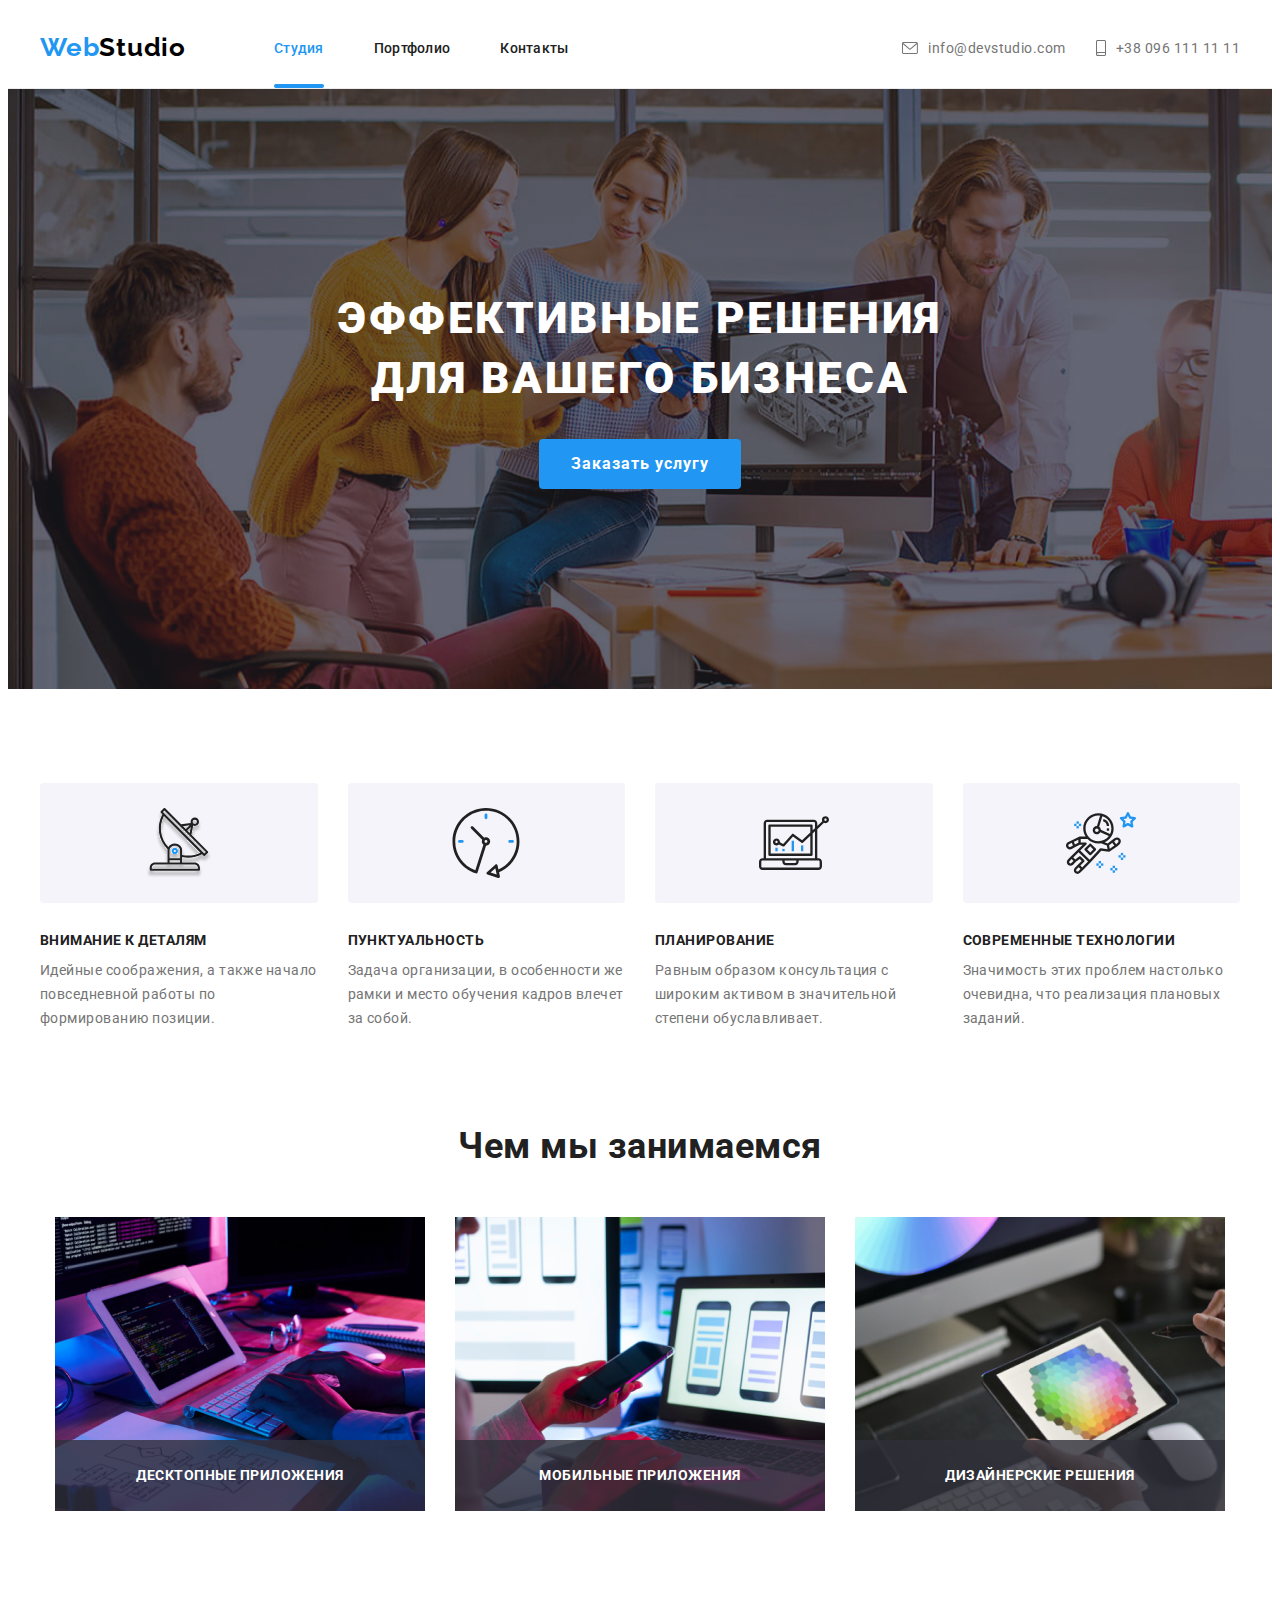
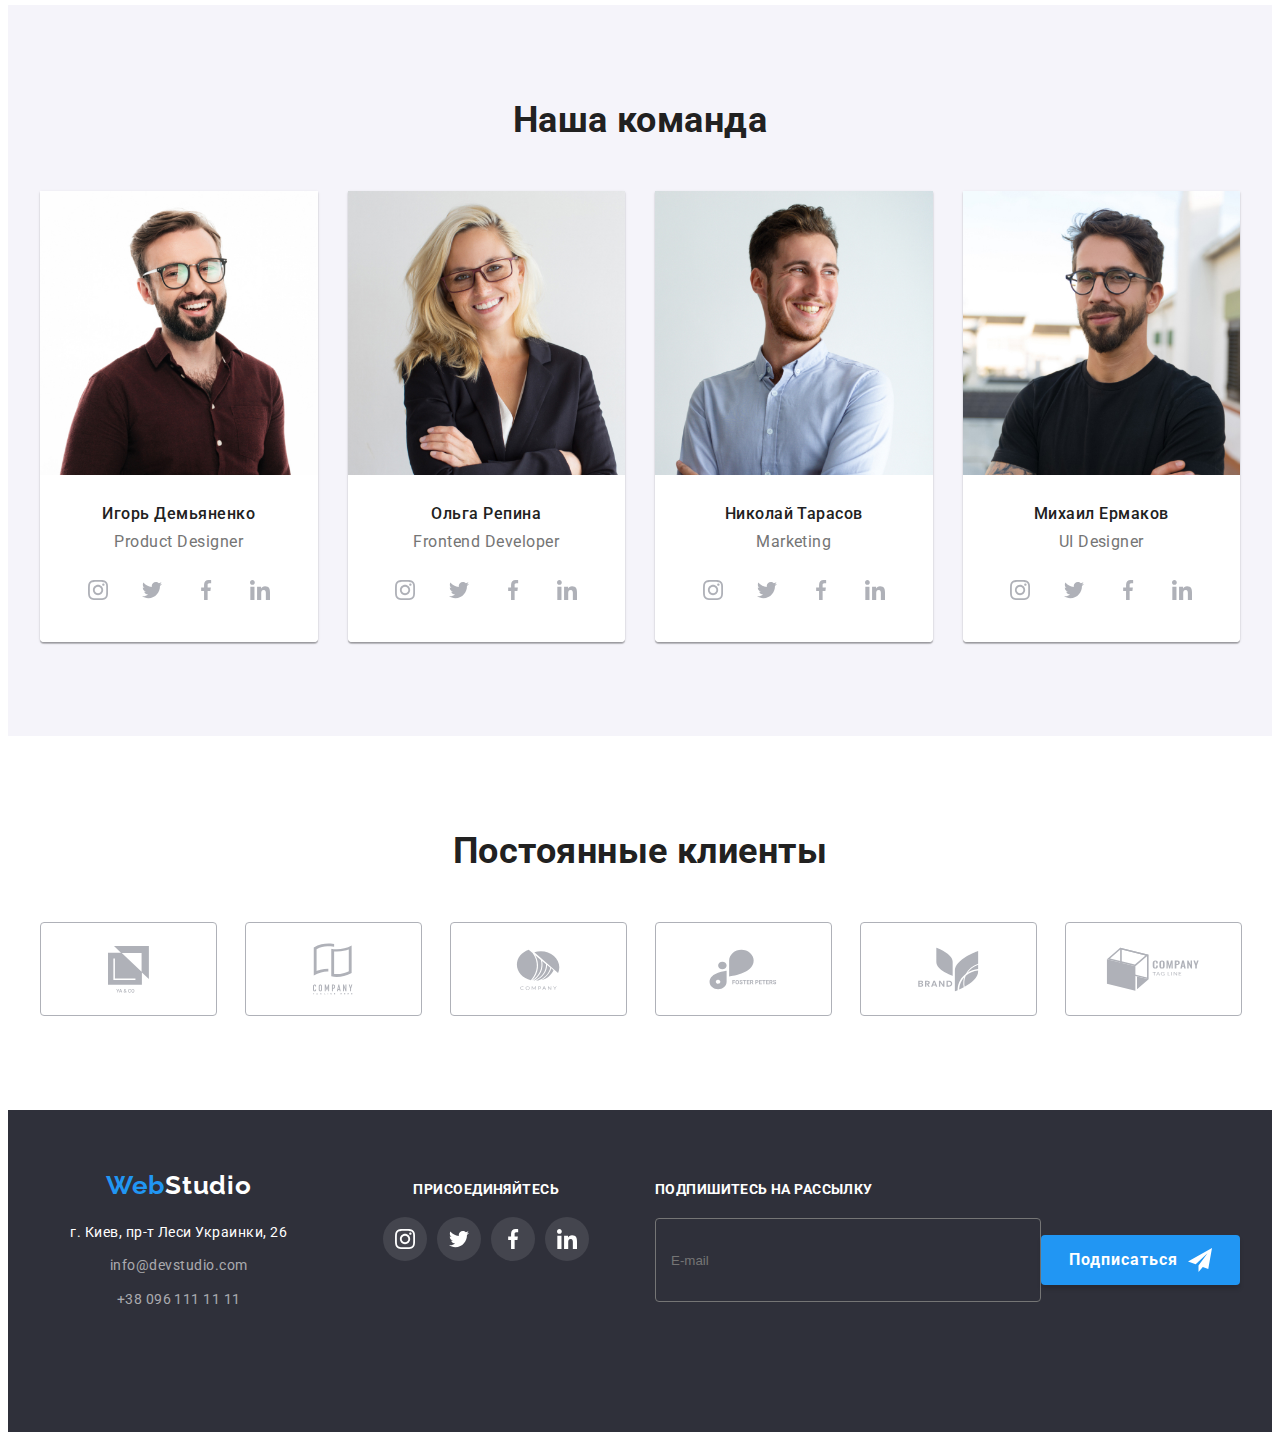
==== commit 522ab5cd: "next" ====
--- a/index.html
+++ b/index.html
@@ -139,15 +139,24 @@
                 <h2 class="section-title">Чем мы занимаемся</h2>
                 <ul class="services-list">
                     <li class="services-list__item">
-                        <img class="services-list__image" src="./images/coding.jpeg" alt="Грамотний код" width="370">
+                        <img class="services-list__image" 
+                        srcset="./images/services/img1.jpg 1x, ./images/services/img1-2x.jpg 2x"
+
+                        src="./images/services/img1.jpg" alt="Грамотний код" width="370">
                         <h3 class="services-list__title">Десктопные приложения</h3>
                     </li>
                     <li class="services-list__item">
-                        <img class="services-list__image" src="./images/mobileapp.jpeg" alt="Мобильные приложения" width="370">
+                        <img class="services-list__image" 
+                        srcset="./images/services/img2.jpg 1x, ./images/services/img2-2x.jpg 2x"
+
+                        src="./images/services/img2.jpg " alt="Мобильные приложения" width="370">
                         <h3 class="services-list__title">Мобильные приложения</h3>
                     </li>
                     <li class="services-list__item">
-                        <img class="services-list__image" src="./images/design.jpeg" alt="Дизайн сайтов" width="370">
+                        <img class="services-list__image" 
+                        srcset="./images/services/img3.jpg 1x, ./images/services/img3-2x.jpg 2x"
+
+                        src="./images/services/img3.jpg" alt="Дизайн сайтов" width="370">
                         <h3 class="services-list__title">Дизайнерские решения</h3>
                     </li>
                 </ul>
@@ -160,7 +169,14 @@
                 <h2 class="section-title">Наша команда</h2>
                 <ul class="team-list">
                     <li class="team-list__item">
-                        <img class="team-list__item-image" src="./images/demianenko.jpeg" alt="Фото Игоря Демьяненко" width="270">
+                    <picture>
+                            <source srcset="./images/team/team1.jpeg 1x, ./images/team/team1-2x.jpg 2x" media="min-width: 1200px">
+                            <source srcset="./images/team/team1-tablet.jpg 1x, ./images/team/team1-tablet2x.jpg 2x" media="min-width: 768px">
+                            <source srcset="./images/team/team1-mobile.jpg 1x, ./images/team/team1-mobile2x.jpg 2x">
+                            <img class="team-list__item-image" 
+                            src="./images/team/team1.jpg " alt="Фото Игоря Демьяненко" width="270">
+                    </picture>
+                        
                         <div class="team-list_item-description">
                             <h3 class="team-list__item-name">Игорь Демьяненко</h3>
                             <p class="team-list__item-position" lang="En">Product Designer</p>
@@ -201,7 +217,12 @@
                         
                     </li>
                     <li class="team-list__item">
-                        <img class="team-list__item-image" src="./images/repina.jpeg" alt="Фото Ольги Репниной" width="270">
+                        <picture>
+                            <source srcset="./images/team/team2.jpeg 1x, ./images/team/team2-2x.jpg 2x" media="min-width: 1200px">
+                            <source srcset="./images/team/team2-tablet.jpg 1x, ./images/team/team2-tablet2x.jpg 2x" media="min-width: 768px">
+                            <source srcset="./images/team/team2-mobile.jpg 1x, ./images/team/team2-mobile2x.jpg 2x">
+                            <img class="team-list__item-image" src="./images/team/team2.jpg" alt="Фото Ольги Репиной" width="270">
+                        </picture>
                         <div class="team-list_item-description">
                             <h3 class="team-list__item-name">Ольга Репина</h3>
                             <p class="team-list__item-position" lang="En">Frontend Developer</p>
@@ -241,7 +262,12 @@
                         </div>
                     </li>
                     <li class="team-list__item">
-                        <img class="team-list__item-image" src="./images/tarasov.jpeg" alt="Фото Николая Тарасова" width="270">
+                        <picture>
+                            <source srcset="./images/team/team3.jpeg 1x, ./images/team/team3-2x.jpg 2x" media="min-width: 1200px">
+                            <source srcset="./images/team/team3-tablet.jpg 1x, ./images/team/team3-tablet2x.jpg 2x" media="min-width: 768px">
+                            <source srcset="./images/team/team3-mobile.jpg 1x, ./images/team/team3-mobile2x.jpg 2x">
+                            <img class="team-list__item-image" src="./images/team/team3.jpg" alt="Фото Николая Тарасова" width="270">
+                        </picture>
                         <div class="team-list_item-description">
                             <h3 class="team-list__item-name">Николай Тарасов</h3>
                             <p class="team-list__item-position" lang="En">Marketing</p>
@@ -282,7 +308,12 @@
                         
                     </li>
                     <li class="team-list__item">
-                        <img class="team-list__item-image" src="./images/ermakov.jpeg" alt="Фото Михаила Ермакова" width="270">
+                        <picture>
+                            <source srcset="./images/team/team4.jpeg 1x, ./images/team/team4-2x.jpg 2x" media="min-width: 1200px">
+                            <source srcset="./images/team/team4-tablet.jpg 1x, ./images/team/team4-tablet2x.jpg 2x" media="min-width: 768px">
+                            <source srcset="./images/team/team4-mobile.jpg 1x, ./images/team/team4-mobile2x.jpg 2x">
+                            <img class="team-list__item-image" src="./images/team/team4.jpg" alt="Фото Михаила Ермакова" width="270">
+                        </picture>
                         <div class="team-list_item-description">
                             <h3 class="team-list__item-name">Михаил Ермаков</h3>
                             <p class="team-list__item-position" lang="En">UI Designer</p>
--- a/css/main.min.css
+++ b/css/main.min.css
@@ -1,2 +1,2 @@
-body{font-family:Roboto, sans-serif;color:#212121;letter-spacing:0.03em;max-width:100%}img{display:block;width:100%;height:auto}ul{padding-left:0;margin-top:0;margin-bottom:0;list-style:none}.page-container{max-width:480px;padding-left:15px;padding-right:15px;margin-left:auto;margin-right:auto}@media screen and (min-width: 768px){.page-container{max-width:768px}}@media screen and (min-width: 1200px){.page-container{max-width:1200px}}.visually-hidden{position:absolute !important;clip:rect(1px 1px 1px 1px);clip:rect(1px, 1px, 1px, 1px);padding:0 !important;border:0 !important;height:1px !important;width:1px !important;overflow:hidden}.base-button{display:flex;justify-content:center;align-items:center;border-radius:4px;border:none;font-family:Roboto, sans-serif;cursor:pointer}.hero__base-button{padding-top:10px;padding-right:32px;padding-bottom:10px;padding-left:32px;font-weight:700;font-size:16px;line-height:1.88;letter-spacing:0.06em;color:#fff;background-color:#2196f3}.hero__base-button:hover,.hero__base-button:focus{background-color:#188ce8;transition-property:background-color;transition-duration:250ms;transition-timing-function:cubic-bezier(0.4, 0, 0.2, 1)}.base-section{padding-top:60px;padding-bottom:60px}@media screen and (min-width: 1200px){.base-section{padding-top:94px;padding-bottom:94px}}.base-section--hero{padding-top:118px;padding-bottom:118px;background-image:linear-gradient(90deg, rgba(47,48,58,0.4), rgba(47,48,58,0.4)),url("../images/mobile/hero-bg.png");background-size:cover;background-color:#c4c4c4;color:#fff}.hero__wrapper{display:flex;flex-direction:column;justify-content:center;align-items:center}.hero__title{margin-top:0;margin-bottom:30px;max-width:360px;font-weight:900;font-size:26px;line-height:1.36;letter-spacing:0.06em;text-align:center;text-transform:uppercase}@media scrren and (min-width: 768px){.base-section--hero{padding-top:118px;padding-bottom:118px;background-image:linear-gradient(90deg, rgba(47,48,58,0.4), rgba(47,48,58,0.4)),url("../images/tablet/hero-bg.png");background-size:cover;background-color:#c4c4c4;color:#fff}.hero__wrapper{display:flex;flex-direction:column;justify-content:center;align-items:center;max-width:360px}.hero__title{margin-top:0;margin-bottom:30px;font-weight:900;font-size:44px;line-height:1.36;letter-spacing:0.06em;text-align:center;text-transform:uppercase}}@media screen and (min-width: 1200px){.base-section--hero{padding-top:200px;padding-bottom:200px;background-image:linear-gradient(90deg, rgba(47,48,58,0.4), rgba(47,48,58,0.4)),url("../images/hero-bg.png");background-size:cover;background-color:#c4c4c4;color:#fff}.hero__wrapper{display:flex;flex-direction:column;justify-content:center;align-items:center;max-width:700px}.hero__title{max-width:700px;margin-top:0;margin-bottom:30px;font-weight:900;font-size:44px;line-height:1.36;letter-spacing:0.06em;text-align:center;text-transform:uppercase}}.section-title{font-weight:700;font-size:28px;line-height:1.17;text-align:center;margin-top:0;margin-bottom:30px}@media screen and (min-width: 1200px){.section-title{font-size:36px;margin-bottom:50px}}.header-content{border-bottom:solid 1px;border-bottom-color:#ececec;text-decoration:none}.header-content__wrapper{display:flex;justify-content:space-between;align-items:center}.header-nav{display:flex}.nav-list{display:none}@media screen and (min-width: 768px){.nav-list{display:flex;margin:0;padding:0}.nav-list__link{display:inline-block;position:relative;padding-top:32px;padding-bottom:32px;font-size:14px;font-weight:500;color:#212121;text-decoration:none;letter-spacing:0.02em}.nav-list__link:hover,.nav-list__link:focus{color:#2196f3;transition-property:color;transition-duration:250ms;transition-timing-function:cubic-bezier(0.4, 0, 0.2, 1)}.nav-list__link--current{color:#2196f3}.nav-list__link--current::after{position:absolute;bottom:0;content:'';display:block;height:4px;width:100%;border-radius:2px;background-color:#2196f3}.nav-list__item:not(:last-child){margin-right:50px}}.logo{display:inline-block;font-family:Raleway, sans-serif;font-weight:700;font-size:26px;letter-spacing:0.03em;line-height:1.2;text-decoration:none}.header-content__logo{padding-top:16px;padding-bottom:16px;color:#000}.logo__text-blue{color:#2196f3}@media screen and (min-width: 768px){.logo{display:inline-block;font-family:Raleway, sans-serif;font-weight:700;font-size:26px;letter-spacing:0.03em;line-height:1.2;text-decoration:none}.header-content__logo{padding-top:24px;padding-bottom:25px;margin-right:88px;color:#000}.logo__text-blue{color:#2196f3}}.contacts-list{display:none}@media screen and (min-width: 768px){.contacts-list{display:block;margin-left:auto}.contacts-list__item{display:flex;align-items:center}.contacts-list__item:not(:last-child){margin-bottom:10px}.contacts-list__contact{display:inline-flex;align-items:center;font-size:14px;color:#757575;text-decoration:none}.contacts-list__contact:hover,.contacts-list__contact:focus{color:#2196f3;transition-property:color;transition-duration:250ms;transition-timing-function:cubic-bezier(0.4, 0, 0.2, 1)}.contacts-list__contact:hover .contacts-list__item-icon,.contacts-list__contact:focus .contacts-list__item-icon{fill:#2196f3;transition-property:fill;transition-duration:250ms;transition-timing-function:cubic-bezier(0.4, 0, 0.2, 1)}.contacts-list__item-icon{fill:#757575;margin-right:8px}}@media screen and (min-width: 1200px){.contacts-list{display:flex;margin-left:auto}.contacts-list__item{display:flex;align-items:center;padding-top:32px;padding-bottom:32px}.contacts-list__item:not(:last-child){margin-right:30px;margin-bottom:0}.contacts-list__contact{display:inline-flex;align-items:center;color:#757575;text-decoration:none}.contacts-list__contact:hover,.contacts-list__contact:focus{color:#2196f3;transition-property:color;transition-duration:250ms;transition-timing-function:cubic-bezier(0.4, 0, 0.2, 1)}.contacts-list__contact:hover .contacts-list__item-icon,.contacts-list__contact:focus .contacts-list__item-icon{fill:#2196f3;transition-property:fill;transition-duration:250ms;transition-timing-function:cubic-bezier(0.4, 0, 0.2, 1)}.contacts-list__item-icon{fill:#757575;margin-right:10px}}.features__list{display:flex;flex-direction:column;justify-content:center}.features__list-item{max-width:480px}.features__list-item::before{content:'';display:block;height:120px;border-radius:4px;background-color:#f5f4fa;background-repeat:no-repeat;background-size:70px 70px;background-position:50% 50%}@media screen and (max-width: 767px){.features__list-item::before{margin-bottom:30px}}@media screen and (max-width: 767px){.features__list-item:not(:last-child){margin-bottom:30px}}.features__list-item--with-antenna::before{background-image:url("../images/svg/antenna.svg")}.features__list-item--with-clock::before{background-image:url("../images/svg/clock.svg")}.features__list-item--with-diagram::before{background-image:url("../images/svg/diagram.svg")}.features__list-item--with-astronaut::before{background-image:url("../images/svg/astronaut.svg")}.features__list-item-title{margin-top:0;margin-bottom:10px;font-weight:700;font-size:14px;line-height:1.14;text-transform:uppercase;text-align:center}.features__list-item-description{margin-top:0;margin-bottom:0;font-size:14px;line-height:1.71;color:#757575}@media screen and (min-width: 768px){.features__list{display:flex;flex-direction:row;flex-wrap:wrap;margin-top:-30px;margin-left:-30px}.features__list-item{width:calc((100% - 2 * 30px) / 2);margin-top:30px;margin-left:30px}.features__list-item::before{content:'';display:block;height:120px;border-radius:4px;margin-bottom:30px;background-color:#f5f4fa;background-repeat:no-repeat;background-size:70px 70px;background-position:50% 50%}.features__list-item--with-antenna::before{background-image:url("../images/svg/antenna.svg")}.features__list-item--with-clock::before{background-image:url("../images/svg/clock.svg")}.features__list-item--with-diagram::before{background-image:url("../images/svg/diagram.svg")}.features__list-item--with-astronaut::before{background-image:url("../images/svg/astronaut.svg")}.features__list-item-title{margin-top:0;margin-bottom:10px;font-weight:700;font-size:14px;line-height:1.14;text-transform:uppercase;text-align:left}.features__list-item-description{margin-top:0;margin-bottom:0;font-size:14px;line-height:1.71;color:#757575}}@media screen and (min-width: 1200px){.features__list{display:flex;flex-wrap:wrap;margin-top:-30px;margin-left:-30px}.features__list-item{width:calc((100% - 4 * 30px) / 4);margin-top:30px;margin-left:30px}.features__list-item::before{content:'';display:block;height:120px;border-radius:4px;margin-bottom:30px;background-color:#f5f4fa;background-repeat:no-repeat;background-size:70px 70px;background-position:50% 50%}.features__list-item--with-antenna::before{background-image:url("../images/antenna.svg")}.features__list-item--with-clock::before{background-image:url("../images/clock.svg")}.features__list-item--with-diagram::before{background-image:url("../images/diagram.svg")}.features__list-item--with-astronaut::before{background-image:url("../images/astronaut.svg")}.features__list-item-title{margin-top:0;margin-bottom:10px;font-weight:700;font-size:14px;line-height:1.14;text-transform:uppercase;text-align:left}.features__list-item-description{margin-top:0;margin-bottom:0;font-size:14px;line-height:1.71;color:#757575}}.base-section--services{display:none}@media screen and (min-width: 1200px){.base-section--services{display:flex;padding-top:0}.services-list{display:flex;flex-wrap:wrap;margin-top:-30px;margin-left:-30px}.services-list__item{position:relative;margin-top:30px;margin-left:30px;width:calc((100% - 3 * 30px) / 3)}.services-list__title{position:absolute;bottom:0;width:100%;margin:0;padding-top:27px;padding-bottom:27px;font-size:14px;line-height:1.17;text-align:center;text-transform:uppercase;color:#fff;background-color:rgba(47,48,58,0.8)}}.base-section--team{background-color:#f5f4fa}.team-list{display:block}.team-list__item{border-bottom-left-radius:4px;border-bottom-right-radius:4px;box-shadow:0px 1px 3px rgba(0,0,0,0.12),0px 1px 1px rgba(0,0,0,0.14),0px 2px 1px rgba(0,0,0,0.2)}@media screen and (max-width: 767px){.team-list__item:not(:last-child){margin-bottom:30px}}.team-list__item-image{width:100%}.team-list_item-description{padding-top:30px;padding-bottom:24px;padding-right:30px;padding-left:30px;border-bottom-left-radius:4px;border-bottom-right-radius:4px;background-color:#fff}.team-list__item-name{margin-top:0;margin-bottom:10px;font-weight:500;font-size:16px;line-height:1.17;text-align:center}.team-list__item-position{margin-top:0;margin-bottom:16px;font-size:16px;line-height:1.17;text-align:center;color:#757575}.social-links{display:flex;justify-content:center;width:100%}.social-links__item{display:flex}.social-links__item:not(:last-child){margin-right:10px}@media screen and (max-width: 767px){.social-links__item:not(:last-child){margin-bottom:30px}}.social-links__item-link{display:flex;justify-content:center;align-items:center;width:44px;height:44px;border-radius:50%;background-color:transparent}.social-links__item-link:hover,.social-links__item-link:focus{background-color:#2196f3;transition-property:background-color;transition-duration:250ms;transition-timing-function:cubic-bezier(0.4, 0, 0.2, 1)}.social-links__item-link:hover .social-links__item-icon,.social-links__item-link:focus .social-links__item-icon{background-color:#2196f3;fill:#fff;transition-property:background-color, fill;transition-duration:250ms;transition-timing-function:cubic-bezier(0.4, 0, 0.2, 1)}.social-links__item-icon{width:20px;height:20px;fill:#afb1b8}@media screen and (min-width: 768px){.base-section--team{background-color:#f5f4fa}.team-list{display:flex;flex-wrap:wrap;margin-left:-30px;margin-top:-30px}.team-list__item{width:calc((100% - 2 * 30px) / 2);margin-left:30px;margin-top:30px;border-bottom-left-radius:4px;border-bottom-right-radius:4px;box-shadow:0px 1px 3px rgba(0,0,0,0.12),0px 1px 1px rgba(0,0,0,0.14),0px 2px 1px rgba(0,0,0,0.2)}.team-list_item-description{padding-top:30px;padding-bottom:30px;padding-right:30px;padding-left:30px;border-bottom-left-radius:4px;border-bottom-right-radius:4px;background-color:#fff}.team-list__item-name{margin-top:0;margin-bottom:10px;font-weight:500;font-size:16px;line-height:1.17;text-align:center}.team-list__item-position{margin-top:0;margin-bottom:16px;font-size:16px;line-height:1.17;text-align:center;color:#757575}.social-links{display:flex;justify-content:center}.social-links__item{display:flex}.social-links__item-link{display:flex;justify-content:center;align-items:center;width:44px;height:44px;border-radius:50%;background-color:transparent}.social-links__item-link:hover,.social-links__item-link:focus{background-color:#2196f3;transition-property:background-color;transition-duration:250ms;transition-timing-function:cubic-bezier(0.4, 0, 0.2, 1)}.social-links__item-link:hover .social-links__item-icon,.social-links__item-link:focus .social-links__item-icon{background-color:#2196f3;fill:#fff;transition-property:background-color, fill;transition-duration:250ms;transition-timing-function:cubic-bezier(0.4, 0, 0.2, 1)}.social-links__item-icon{width:20px;height:20px;fill:#afb1b8}}@media screen and (min-width: 1200px){.base-section--team{background-color:#f5f4fa}.team-list{display:flex;flex-direction:row;flex-wrap:wrap;margin-left:-30px;margin-top:-30px}.team-list__item{width:calc((100% - 4 * 30px) / 4);margin-left:30px;margin-top:30px;border-bottom-left-radius:4px;border-bottom-right-radius:4px;box-shadow:0px 1px 3px rgba(0,0,0,0.12),0px 1px 1px rgba(0,0,0,0.14),0px 2px 1px rgba(0,0,0,0.2)}.team-list_item-description{padding-top:30px;padding-bottom:30px;padding-right:30px;padding-left:30px;border-bottom-left-radius:4px;border-bottom-right-radius:4px;background-color:#fff}.team-list__item-name{margin-top:0;margin-bottom:10px;font-weight:500;font-size:16px;line-height:1.17;text-align:center}.team-list__item-position{margin-top:0;margin-bottom:16px;font-size:16px;line-height:1.17;text-align:center;color:#757575}.social-links{display:flex;justify-content:center}.social-links__item{display:flex}.social-links__item-link{display:flex;justify-content:center;align-items:center;width:44px;height:44px;border-radius:50%;background-color:transparent}.social-links__item-link:hover,.social-links__item-link:focus{background-color:#2196f3;transition-property:background-color;transition-duration:250ms;transition-timing-function:cubic-bezier(0.4, 0, 0.2, 1)}.social-links__item-link:hover .social-links__item-icon,.social-links__item-link:focus .social-links__item-icon{background-color:#2196f3;fill:#fff;transition-property:background-color, fill;transition-duration:250ms;transition-timing-function:cubic-bezier(0.4, 0, 0.2, 1)}.social-links__item-icon{width:20px;height:20px;fill:#afb1b8}}.regular-customers{display:flex;flex-wrap:wrap;margin-top:-30px;margin-left:-30px}.regular-customers__list-item{margin-left:30px;margin-top:30px;width:calc((100% - 2 * 30px) / 2)}.regular-customers__item-link{display:flex;align-items:center;justify-content:center;width:100%;height:92px;border-radius:4px;border:1px solid #afb1b8}.regular-customers__item-link:hover,.regular-customers__item-link:focus{border-color:#2196f3;transition-property:border-color;transition-duration:250ms;transition-timing-function:cubic-bezier(0.4, 0, 0.2, 1)}.regular-customers__item-link:hover .regular-customers__item-logo,.regular-customers__item-link:focus .regular-customers__item-logo{fill:#2196f3;transition-property:fill;transition-duration:250ms;transition-timing-function:cubic-bezier(0.4, 0, 0.2, 1)}.regular-customers__item-logo{display:flex;align-items:center;justify-content:center;fill:#afb1b8}@media screen and (min-width: 768px){.regular-customers{display:flex;margin-top:-30px;margin-left:-30px}.regular-customers__list-item{margin-left:30px;margin-top:30px;width:calc((100% - 3 * 30px) / 3)}.regular-customers__item-link{display:flex;align-items:center;justify-content:center;width:100%;height:92px;border-radius:4px;border:1px solid #afb1b8}.regular-customers__item-link:hover,.regular-customers__item-link:focus{border-color:#2196f3;transition-property:border-color;transition-duration:250ms;transition-timing-function:cubic-bezier(0.4, 0, 0.2, 1)}.regular-customers__item-link:hover .regular-customers__item-logo,.regular-customers__item-link:focus .regular-customers__item-logo{fill:#2196f3;transition-property:fill;transition-duration:250ms;transition-timing-function:cubic-bezier(0.4, 0, 0.2, 1)}.regular-customers__item-logo{display:flex;align-items:center;justify-content:center;fill:#afb1b8}}@media screen and (min-width: 1200px){.regular-customers{display:flex;margin-top:-30px;margin-left:-30px}.regular-customers__list-item{margin-left:30px;margin-top:30px;width:calc((100% - 6 * 30px) / 6)}.regular-customers__item-link{display:flex;align-items:center;justify-content:center;width:100%;height:92px;border-radius:4px;border:1px solid #afb1b8}.regular-customers__item-link:hover,.regular-customers__item-link:focus{border-color:#2196f3;transition-property:border-color;transition-duration:250ms;transition-timing-function:cubic-bezier(0.4, 0, 0.2, 1)}.regular-customers__item-link:hover .regular-customers__item-logo,.regular-customers__item-link:focus .regular-customers__item-logo{fill:#2196f3;transition-property:fill;transition-duration:250ms;transition-timing-function:cubic-bezier(0.4, 0, 0.2, 1)}.regular-customers__item-logo{display:flex;align-items:center;justify-content:center;fill:#afb1b8}}.footer-content{padding-top:60px;padding-bottom:60px;font-size:14px;line-height:1.71;color:#fff;background-color:#2f303a}.footer-content__wrapper{display:flex;flex-direction:column;justify-content:center;align-items:center}.footer-content_left-side{display:flex;flex-direction:column;justify-content:center;align-items:center;margin-bottom:60px;width:100%}.footer-content_right-side{width:100%}.footer-content_left-side-left-part{display:flex;flex-direction:column;align-items:center;margin-bottom:60px;width:100%}.footer-content__logo{margin-bottom:20px;color:#fff}.address-text{margin-top:0;font-style:normal}.address-text_info{margin-top:0;margin-bottom:8px}.footer-contacts-list__item:not(:last-child){margin-bottom:10px}.footer-contacts-list__item-link{display:flex;flex-direction:column;align-items:center;color:rgba(255,255,255,0.6);font-style:normal;text-decoration:none}.footer-contacts-list__item-link:hover,.footer-contacts-list__item-link:focus{color:#2196f3;transition-property:color;transition-duration:250ms;transition-timing-function:cubic-bezier(0.4, 0, 0.2, 1)}.footer-mail{margin-bottom:6px}.footer-content_left-side-right-part{display:flex;flex-direction:column;align-items:center}.footer-content_left-side-right-part-accept{margin-top:0;margin-bottom:20px;text-transform:uppercase;font-weight:700;line-height:1.17}.footer-social-links{display:flex}.footer-social-links_item-link{display:flex;align-items:center;justify-content:center;width:44px;height:44px;border-radius:50%;background-color:rgba(255,255,255,0.1)}.footer-social-links_item-link:hover,.footer-social-links_item-link:focus{background-color:#2196f3;transition-property:background-color;transition-duration:250ms;transition-timing-function:cubic-bezier(0.4, 0, 0.2, 1)}.footer-social-links_item:not(:last-child){margin-right:10px}.footer-social-links_item-icon{width:20px;height:20px;fill:#fff}.footer-content_right-side-text{margin-top:0;margin-bottom:20px;font-weight:700;font-size:14px;line-height:1.14;letter-spacing:0.03em;text-transform:uppercase;text-align:center;color:#fff}@media screen and (min-width: 768px){.footer-content{padding-top:60px;padding-bottom:60px;font-size:14px;line-height:1.71;color:#fff;background-color:#2f303a}.footer-content__wrapper{display:flex;flex-direction:column;align-items:center}.footer-content_left-side{display:flex;flex-direction:row;justify-content:space-between;align-items:flex-start;margin-bottom:0;width:100%}.footer-content_right-side{width:100%}.footer-content_left-side-left-part{display:flex;flex-direction:column;align-items:center;margin-bottom:60px;width:calc((100% - 30px) / 2)}.footer-content__logo{margin-bottom:20px;color:#fff}.address-text{margin-top:0;font-style:normal}.address-text_info{margin-top:0;margin-bottom:8px}.footer-contacts-list__item:not(:last-child){margin-bottom:10px}.footer-contacts-list__item-link{display:flex;flex-direction:column;align-items:center;color:rgba(255,255,255,0.6);font-style:normal;text-decoration:none}.footer-contacts-list__item-link:hover,.footer-contacts-list__item-link:focus{color:#2196f3;transition-property:color;transition-duration:250ms;transition-timing-function:cubic-bezier(0.4, 0, 0.2, 1)}.footer-mail{margin-bottom:6px}.footer-content_left-side-right-part{display:flex;flex-direction:column;justify-content:flex-start;align-items:center;width:calc((100% - 30px) / 2)}.footer-content_left-side-right-part-accept{margin-top:0;margin-bottom:20px;text-transform:uppercase;font-weight:700;line-height:1.17}.footer-social-links{display:flex}.footer-social-links_item-link{display:flex;align-items:center;justify-content:center;width:44px;height:44px;border-radius:50%;background-color:rgba(255,255,255,0.1)}.footer-social-links_item-link:hover,.footer-social-links_item-link:focus{background-color:#2196f3;transition-property:background-color;transition-duration:250ms;transition-timing-function:cubic-bezier(0.4, 0, 0.2, 1)}.footer-social-links_item:not(:last-child){margin-right:10px}.footer-social-links_item-icon{width:20px;height:20px;fill:#fff}.footer-content_right-side-text{margin-top:0;margin-bottom:20px;font-weight:700;font-size:14px;line-height:1.14;letter-spacing:0.03em;text-transform:uppercase;text-align:center;color:#fff}}@media screen and (min-width: 1200px){.footer-content{padding-top:60px;padding-bottom:60px;font-size:14px;line-height:1.71;color:#fff;background-color:#2f303a}.footer-content__wrapper{display:flex;flex-direction:row;justify-content:space-between;align-items:baseline}.footer-content_left-side{display:flex;align-items:baseline;justify-content:space-between;width:calc((100% - 30px) / 2)}.footer-content_right-side{width:calc((100% - 30px) / 2)}.footer-content_left-side-left-part{width:calc((100% - 30px) / 2)}.footer-content__logo{margin-bottom:20px;color:#fff}.address-text{margin-top:0;font-style:normal}.address-text_info{margin-top:0;margin-bottom:9px}.footer-contacts-list__item:not(:last-child){margin-bottom:10px}.footer-contacts-list__item-link{color:rgba(255,255,255,0.6);font-style:normal;text-decoration:none}.footer-contacts-list__item-link:hover,.footer-contacts-list__item-link:focus{color:#2196f3;transition-property:color;transition-duration:250ms;transition-timing-function:cubic-bezier(0.4, 0, 0.2, 1)}.footer-mail{margin-bottom:6px}.footer-content_left-side-right-part{width:calc((100% - 30px) / 2)}.footer-content_left-side-right-part-accept{margin-top:0;margin-bottom:20px;text-transform:uppercase;font-weight:700;line-height:1.17}.footer-social-links{display:flex}.footer-social-links_item-link{display:flex;align-items:center;justify-content:center;width:44px;height:44px;border-radius:50%;background-color:rgba(255,255,255,0.1)}.footer-social-links_item-link:hover,.footer-social-links_item-link:focus{background-color:#2196f3;transition-property:background-color;transition-duration:250ms;transition-timing-function:cubic-bezier(0.4, 0, 0.2, 1)}.footer-social-links_item:not(:last-child){margin-right:10px}.footer-social-links_item-icon{width:20px;height:20px;fill:#fff}.footer-content_right-side-text{margin-top:0;margin-bottom:20px;font-weight:700;font-size:14px;line-height:1.14;letter-spacing:0.03em;text-transform:uppercase;text-align:left;color:#fff}}.footer-form__input{max-width:450px;height:50px;margin-bottom:20px;padding-top:16px;padding-right:15px;padding-bottom:16px;padding-left:15px;border-radius:4px;border:1px solid #757575;background-color:transparent;color:#fff}.footer-form__input:focus{outline:none;color:#fff;border:1px solid #2196f3;background-color:transparent}.footer-form__input:focus:not(:placeholder-shown):invalid{border:1px solid rgba(255,0,0,0.3)}.footer-form__input:focus:not(:placeholder-shown):valid{border:1px solid rgba(0,255,0,0.3)}.footer-form__wrapper{display:flex;flex-direction:column;align-items:stretch}.footer-form__base-button{align-self:center;padding-top:10px;padding-right:28px;padding-bottom:10px;padding-left:28px;font-weight:700;font-size:16px;line-height:1.87;letter-spacing:0.06em;box-shadow:0px 4px 4px rgba(0,0,0,0.15);color:#fff;background-color:#2196f3}.footer-form__base-button:hover,.footer-form__base-button:focus{transition-property:background-color;transition-duration:250ms;transition-timing-function:cubic-bezier(0.4, 0, 0.2, 1);background-color:#188ce8}.footer-form__base-button::after{display:block;content:'';width:24px;height:24px;margin-left:10px;background-image:url("../images/icon-send.svg");background-size:contain}@media screen and (min-width: 768px){.footer-form__input{width:450px;height:50px;padding-top:16px;padding-right:15px;padding-bottom:16px;padding-left:15px;margin-bottom:20px;border-radius:4px;border:1px solid #757575;background-color:transparent;color:#fff}.footer-form__input:focus{outline:none;color:#fff;border:1px solid #2196f3;background-color:transparent}.footer-form__input:focus:not(:placeholder-shown):invalid{border:1px solid rgba(255,0,0,0.3)}.footer-form__input:focus:not(:placeholder-shown):valid{border:1px solid rgba(0,255,0,0.3)}.footer-form__wrapper{display:flex;flex-direction:column;align-items:center}.footer-form__base-button{align-self:center;padding-top:10px;padding-right:28px;padding-bottom:10px;padding-left:28px;font-weight:700;font-size:16px;line-height:1.87;letter-spacing:0.06em;box-shadow:0px 4px 4px rgba(0,0,0,0.15);color:#fff;background-color:#2196f3}.footer-form__base-button:hover,.footer-form__base-button:focus{transition-property:background-color;transition-duration:250ms;transition-timing-function:cubic-bezier(0.4, 0, 0.2, 1);background-color:#188ce8}.footer-form__base-button::after{display:block;content:'';width:24px;height:24px;margin-left:10px;background-image:url("../images/icon-send.svg");background-size:contain}}@media screen and (min-width: 1200px){.footer-form__input{width:358px;height:50px;padding-top:16px;padding-right:15px;padding-bottom:16px;padding-left:15px;margin:0;border-radius:4px;border:1px solid #757575;background-color:transparent;color:#fff}.footer-form__input:focus{outline:none;color:#fff;border:1px solid #2196f3;background-color:transparent}.footer-form__input:focus:not(:placeholder-shown):invalid{border:1px solid rgba(255,0,0,0.3)}.footer-form__input:focus:not(:placeholder-shown):valid{border:1px solid rgba(0,255,0,0.3)}.footer-form__wrapper{display:flex;flex-direction:row;justify-content:space-between}.footer-form__base-button{padding-top:10px;padding-right:28px;padding-bottom:10px;padding-left:28px;font-weight:700;font-size:16px;line-height:1.87;letter-spacing:0.06em;box-shadow:0px 4px 4px rgba(0,0,0,0.15);color:#fff;background-color:#2196f3}.footer-form__base-button:hover,.footer-form__base-button:focus{transition-property:background-color;transition-duration:250ms;transition-timing-function:cubic-bezier(0.4, 0, 0.2, 1);background-color:#188ce8}.footer-form__base-button::after{display:block;content:'';width:24px;height:24px;margin-left:10px;background-image:url("../images/icon-send.svg");background-size:contain}}.examples-filter{display:flex;flex-wrap:wrap;justify-content:flex-start;margin-bottom:40px;margin-top:-8px;margin-left:-8px;font-weight:500;font-size:16px;line-height:1.62}.examples-filter__item{margin-top:8px;margin-left:8px}.examples-filter__base-button{padding-top:6px;padding-right:22px;padding-bottom:6px;padding-left:22px;font-weight:500;font-size:16px;line-height:1.62;letter-spacing:0.03em;background-color:#f5f4fa;color:#212121}.examples-filter__base-button:hover,.examples-filter__base-button:focus{background-color:#2196f3;color:#fff;box-shadow:0px 3px 1px rgba(0,0,0,0.1),0px 1px 2px rgba(0,0,0,0.08),0px 2px 2px rgba(0,0,0,0.12);transition-property:background-color, color, box-shadow;transition-duration:250ms;transition-timing-function:cubic-bezier(0.4, 0, 0.2, 1)}.examples-list{display:flex;flex-direction:column}@media screen and (max-width: 767px){.examples-list__item:not(:last-child){margin-bottom:30px}}.examples-list__item-link{display:block;text-decoration:none}.examples-list__item-link:hover,.examples-list__item-link:focus{box-shadow:0px 1px 1px rgba(0,0,0,0.12),0px 4px 4px rgba(0,0,0,0.06),1px 4px 6px rgba(0,0,0,0.16);transition-property:box-shadow;transition-duration:250ms;transition-timing-function:cubic-bezier(0.4, 0, 0.2, 1)}.examples-list__item-link:hover .examples-list__item-hint,.examples-list__item-link:focus .examples-list__item-hint{transform:translatey(0);transition-property:transform;transition-duration:250ms;transition-timing-function:cubic-bezier(0.4, 0, 0.2, 1)}.examples-list__item-image-wrapper{overflow:hidden;position:relative}.examples-list__item-hint{position:absolute;top:0;left:0;transform:translatey(100%);width:100%;height:100%;margin:0;padding-top:63px;padding-right:24px;padding-bottom:63px;padding-left:24px;font-weight:400;line-height:1.56;font-size:18px;color:#fff;background-color:rgba(33,150,243,0.9)}.examples-list__item-description{border-right:1px solid #eeeeee;border-bottom:1px solid #eeeeee;border-left:1px solid #eeeeee;padding-top:20px;padding-left:24px;padding-right:24px;padding-bottom:20px}.examples-list__item-title{margin-top:0;margin-bottom:4px;font-weight:700;font-size:18px;line-height:2;letter-spacing:0.06em;color:#212121}.examples-list__item-category{margin-top:0;margin-bottom:0;font-size:16px;line-height:1.87;color:#757575}@media screen and (min-width: 768px){.examples-filter{display:flex;justify-content:center;margin-bottom:50px;font-weight:500;font-size:16px;line-height:1.62}.examples-filter__item{margin-left:0;margin-top:0}.examples-filter__item:not(:last-child){margin-right:8px}.examples-filter__base-button{padding-top:6px;padding-right:22px;padding-bottom:6px;padding-left:22px;font-weight:500;font-size:16px;line-height:1.62;letter-spacing:0.03em;background-color:#f5f4fa;color:#212121}.examples-filter__base-button:hover,.examples-filter__base-button:focus{background-color:#2196f3;color:#fff;box-shadow:0px 3px 1px rgba(0,0,0,0.1),0px 1px 2px rgba(0,0,0,0.08),0px 2px 2px rgba(0,0,0,0.12);transition-property:background-color, color, box-shadow;transition-duration:250ms;transition-timing-function:cubic-bezier(0.4, 0, 0.2, 1)}.examples-list{display:flex;flex-direction:row;flex-wrap:wrap;margin-left:-30px;margin-top:-30px}.examples-list__item{margin-left:30px;margin-top:30px;width:calc((100% - 2 * 30px) / 2)}.examples-list__item-link{display:block;text-decoration:none}.examples-list__item-link:hover,.examples-list__item-link:focus{box-shadow:0px 1px 1px rgba(0,0,0,0.12),0px 4px 4px rgba(0,0,0,0.06),1px 4px 6px rgba(0,0,0,0.16);transition-property:box-shadow;transition-duration:250ms;transition-timing-function:cubic-bezier(0.4, 0, 0.2, 1)}.examples-list__item-link:hover .examples-list__item-hint,.examples-list__item-link:focus .examples-list__item-hint{transform:translatey(0);transition-property:transform;transition-duration:250ms;transition-timing-function:cubic-bezier(0.4, 0, 0.2, 1)}.examples-list__item-image-wrapper{overflow:hidden;position:relative}.examples-list__item-hint{position:absolute;top:0;left:0;transform:translatey(100%);width:100%;height:100%;margin:0;padding-top:63px;padding-right:24px;padding-bottom:63px;padding-left:24px;font-weight:400;line-height:1.56;font-size:18px;color:#fff;background-color:rgba(33,150,243,0.9)}.examples-list__item-description{border-right:1px solid #eeeeee;border-bottom:1px solid #eeeeee;border-left:1px solid #eeeeee;padding-top:20px;padding-left:24px;padding-right:24px;padding-bottom:20px}.examples-list__item-title{margin-top:0;margin-bottom:4px;font-weight:700;font-size:17px;line-height:2;letter-spacing:0.06em;color:#212121}.examples-list__item-category{margin-top:0;margin-bottom:0;font-size:16px;line-height:1.87;color:#757575}}.backdrop{position:fixed;top:0;left:0;z-index:100;width:100%;height:100%;opacity:1;visibility:visible;pointer-events:auto;transition-property:opacity;transition-duration:250ms;transition-timing-function:cubic-bezier(0.4, 0, 0.2, 1);background-color:rgba(0,0,0,0.2)}.backdrop.is-hidden{opacity:0;visibility:hidden;pointer-events:none}.modal-window{position:absolute;top:50%;left:50%;transform:translate(-50%, -50%);border-radius:4px;box-shadow:0px 1px 3px rgba(0,0,0,0.12),0px 1px 1px rgba(0,0,0,0.14),0px 2px 1px rgba(0,0,0,0.2);background-color:#fff}.close-btn{position:absolute;display:flex;justify-content:center;align-items:center;width:30px;height:30px;right:8px;top:8px;background:#fff;border:1px solid rgba(0,0,0,0.1);border-radius:50%;cursor:pointer}.close-btn:hover .close-btn__icon{fill:#2196f3}.close-btn__icon{width:11px;height:11px}.modal-form{display:flex;flex-direction:column;justify-content:center;align-items:center;width:450px;padding:40px}.modal-form__header{margin-top:0;margin-bottom:12px;font-weight:700;font-size:20px;line-height:1.17;letter-spacing:0.03em;text-align:center}.modal-form__field{display:flex;flex-direction:column;width:100%;font-size:12px;line-height:1.17;letter-spacing:0.01em;color:#757575}.modal-form__field+.modal-form__field{margin-top:10px}.modal-form__field-content{display:block;position:relative;margin-top:4px}.modal-form__input{display:block;width:100%;height:40px;margin:0;padding-left:42px;padding-top:12px;padding-bottom:12px;padding-right:12px;font-weight:400;font-size:12px;line-height:1.14;letter-spacing:0.01em;border:1px solid rgba(33,33,33,0.2);border-radius:4px}.modal-form__input:focus{outline:none;border-color:#2196f3}.modal-form__input:focus+.modal-form__field-icon{fill:#2196f3}.modal-form__input:focus:not(:placeholder-shown):invalid{border:1px solid rgba(255,0,0,0.3)}.modal-form__input:focus:not(:placeholder-shown):valid{border:1px solid rgba(0,255,0,0.3)}.modal-form__field-icon{position:absolute;top:25%;left:12px;width:18px;height:18px}.modal-form__message{display:block;resize:none;height:120px;padding-top:12px;padding-right:16px;padding-bottom:12px;padding-left:16px;margin-top:4px;border:1px solid rgba(33,33,33,0.2);border-radius:4px;font-weight:400;font-size:12px;line-height:1.14;letter-spacing:0.01em}.modal-form__message:focus{outline:none;border-color:#2196f3}.modal-form__message::placeholder{line-height:1.17;letter-spacing:0.01em;color:rgba(117,117,117,0.5)}.modal-form__checkbox-link{color:#2196f3}.modal-form__checkbox-label{display:inline-flex;align-items:center;font-size:11.8px;font-weight:400;line-height:1;color:#757575}.modal-form__checkbox-label::before{display:block;content:'';width:16px;height:16px;cursor:pointer;margin-right:8px;border-radius:2px;border:2px solid #212121}.modal-form__checkbox:checked+.modal-form__checkbox-label::before{background-image:url("../images/icon-checkbox.svg");background-color:#2196f3;border:transparent}.modal-form__checbox-wrapper{position:relative;margin-top:20px}.modal-form__checkbox{position:absolute;bottom:0;left:10px}.modal-form__base-button{margin-top:30px;padding-top:10px;padding-right:56px;padding-bottom:10px;padding-left:56px;font-weight:700;font-size:16px;line-height:1.87;letter-spacing:0.06em;color:#fff;background-color:#2196f3;box-shadow:0px 4px 4px rgba(0,0,0,0.15)}.modal-form__base-button:hover,.modal-form__base-button:focus{transition-property:background-color;transition-duration:250ms;transition-timing-function:cubic-bezier(0.4, 0, 0.2, 1);background-color:#188ce8}.backdrop-mobile{position:fixed;top:0;left:0;z-index:100;width:100%;height:100%;opacity:1;visibility:visible;pointer-events:auto;transition-property:opacity;transition-duration:250ms;transition-timing-function:cubic-bezier(0.4, 0, 0.2, 1);background-color:rgba(0,0,0,0.2)}.backdrop-mobile.is-hidden{opacity:0;visibility:hidden;pointer-events:none}.modal-window-mobile{position:absolute;top:50%;left:50%;transform:translate(-50%, -50%);border-radius:4px;box-shadow:0px 1px 3px rgba(0,0,0,0.12),0px 1px 1px rgba(0,0,0,0.14),0px 2px 1px rgba(0,0,0,0.2);background-color:#fff}.close-btn-mobile{position:absolute;display:flex;justify-content:center;align-items:center;width:30px;height:30px;right:8px;top:8px;background:#fff;border:1px solid rgba(0,0,0,0.1);border-radius:50%;cursor:pointer}.close-btn-mobile:hover .close-btn__icon{fill:#2196f3}.close-btn-mobile__icon{width:11px;height:11px}.modal-form-mobile{display:flex;flex-direction:column;justify-content:center;align-items:center;padding:40px}@media screen and (min-width: 1200px){.modal-form{display:flex;flex-direction:column;justify-content:center;align-items:center;width:528px;padding:40px}.modal-form__header{margin-top:0;margin-bottom:12px;font-weight:700;font-size:20px;line-height:1.17;letter-spacing:0.03em;text-align:center}.modal-form__field{display:flex;flex-direction:column;width:100%;font-size:12px;line-height:1.17;letter-spacing:0.01em;color:#757575}.modal-form__field+.modal-form__field{margin-top:10px}.modal-form__field-content{display:block;position:relative;margin-top:4px}.modal-form__input{display:block;width:100%;height:40px;margin:0;padding-left:42px;padding-top:12px;padding-bottom:12px;padding-right:12px;font-weight:400;font-size:12px;line-height:1.14;letter-spacing:0.01em;border:1px solid rgba(33,33,33,0.2);border-radius:4px}.modal-form__input:focus{outline:none;border-color:#2196f3}.modal-form__input:focus+.modal-form__field-icon{fill:#2196f3}.modal-form__input:focus:not(:placeholder-shown):invalid{border:1px solid rgba(255,0,0,0.3)}.modal-form__input:focus:not(:placeholder-shown):valid{border:1px solid rgba(0,255,0,0.3)}.modal-form__field-icon{position:absolute;top:25%;left:12px;width:18px;height:18px}.modal-form__message{display:block;resize:none;height:120px;padding-top:12px;padding-right:16px;padding-bottom:12px;padding-left:16px;margin-top:4px;border:1px solid rgba(33,33,33,0.2);border-radius:4px;font-weight:400;font-size:12px;line-height:1.14;letter-spacing:0.01em}.modal-form__message:focus{outline:none;border-color:#2196f3}.modal-form__message::placeholder{line-height:1.17;letter-spacing:0.01em;color:rgba(117,117,117,0.5)}.modal-form__checkbox-link{color:#2196f3}.modal-form__checkbox-label{display:flex;align-items:center;font-size:14px;line-height:1;color:#757575}.modal-form__checkbox-label::before{display:block;content:'';width:16px;height:16px;cursor:pointer;margin-right:8px;border-radius:2px;border:2px solid #212121}.modal-form__checkbox:checked+.modal-form__checkbox-label::before{background-image:url("../images/icon-checkbox.svg");background-color:#2196f3;border:transparent}.modal-form__checbox-wrapper{position:relative;margin-top:20px;margin-left:auto;margin-right:auto}.modal-form__checkbox{position:absolute;bottom:0;left:10px}.modal-form__base-button{margin-top:30px;padding-top:10px;padding-right:56px;padding-bottom:10px;padding-left:56px;font-weight:700;font-size:16px;line-height:1.87;letter-spacing:0.06em;color:#fff;background-color:#2196f3;box-shadow:0px 4px 4px rgba(0,0,0,0.15)}.modal-form__base-button:hover,.modal-form__base-button:focus{transition-property:background-color;transition-duration:250ms;transition-timing-function:cubic-bezier(0.4, 0, 0.2, 1);background-color:#188ce8}.backdrop-mobile{position:fixed;top:0;left:0;z-index:100;width:100%;height:100%;opacity:1;visibility:visible;pointer-events:auto;transition-property:opacity;transition-duration:250ms;transition-timing-function:cubic-bezier(0.4, 0, 0.2, 1);background-color:rgba(0,0,0,0.2)}.backdrop-mobile.is-hidden{opacity:0;visibility:hidden;pointer-events:none}.modal-window-mobile{position:absolute;top:50%;left:50%;transform:translate(-50%, -50%);border-radius:4px;box-shadow:0px 1px 3px rgba(0,0,0,0.12),0px 1px 1px rgba(0,0,0,0.14),0px 2px 1px rgba(0,0,0,0.2);background-color:#fff}.close-btn-mobile{position:absolute;display:flex;justify-content:center;align-items:center;width:30px;height:30px;right:8px;top:8px;background:#fff;border:1px solid rgba(0,0,0,0.1);border-radius:50%;cursor:pointer}.close-btn-mobile:hover .close-btn__icon{fill:#2196f3}.close-btn-mobile__icon{width:11px;height:11px}.modal-form-mobile{display:flex;flex-direction:column;justify-content:center;align-items:center;padding:40px}}.mobile-menu-button,.mobile-menu-close-btn{position:absolute;top:10px;right:15px;background-color:transparent;border:none;padding:0;line-height:0}.mobile-menu-close-btn{padding:11px}.mobile-menu{position:fixed;z-index:101;left:0;top:0;background-color:#fff;width:100vw;height:100vh;max-height:796px;overflow-y:scroll;transform:translateY(-100%);transition:transform 500ms linear}.mobile-menu.is-open{transform:translateY(0%)}.mobile-menu-container{position:relative;padding-top:48px;padding-bottom:48px;padding-left:41px;padding-right:41px}.mobile-menu-button__icon{display:flex;justify-content:center;align-items:center;padding:0}.mobile-menu-list{font-size:40px;font-weight:500;line-height:1.17;letter-spacing:0.02em;margin-bottom:202px}.mobile-menu-list__item:not(:last-child){margin-bottom:32px}.mobile-menu-list__link{text-decoration:none;color:#212121}.mobile-menu-list__link:hover,.mobile-menu-list__link:focus{color:#2196f3}.mobile-menu__contacts{margin-bottom:64px}.mobile-menu__contact-link{font-size:24px;font-weight:500;line-height:1.17;letter-spacing:0.02em;text-decoration:none;color:#757575}.mobile-menu__contact-link:hover,.mobile-menu__contact-link:focus{font-size:34px;text-decoration:none;color:#2196f3}.mobile-menu__contact:not(:last-child){margin-bottom:32px}.mobile-menu__link:hover,.mobile-menu__link:focus{color:#2196f3;font-size:40px}.mobile-menu__social-list{display:flex;justify-content:flex-start;margin-left:-10px}.mobile-menu__social-list-item{padding-left:10px;padding-right:10px}.mobile-menu__social-list-item:not(:last-child){border-right:1px solid #757575;padding-left:10px;padding-right:10px}.mobile-menu__social-list-item-link{text-decoration:none;font-size:18px;font-weight:500;line-height:1.22;letter-spacing:0.02em;color:#2196f3}@media screen and (min-width: 768px){.mobile-menu-button{display:none}.mobile-menu{display:none}}
+body{font-family:Roboto, sans-serif;color:#212121;letter-spacing:0.03em;max-width:100%}img{display:block;width:100%;height:auto}ul{padding-left:0;margin-top:0;margin-bottom:0;list-style:none}.page-container{max-width:480px;padding-left:15px;padding-right:15px;margin-left:auto;margin-right:auto}@media screen and (min-width: 768px){.page-container{max-width:768px}}@media screen and (min-width: 1200px){.page-container{max-width:1200px}}.visually-hidden{position:absolute !important;clip:rect(1px 1px 1px 1px);clip:rect(1px, 1px, 1px, 1px);padding:0 !important;border:0 !important;height:1px !important;width:1px !important;overflow:hidden}.base-button{display:flex;justify-content:center;align-items:center;border-radius:4px;border:none;font-family:Roboto, sans-serif;cursor:pointer}.hero__base-button{padding-top:10px;padding-right:32px;padding-bottom:10px;padding-left:32px;font-weight:700;font-size:16px;line-height:1.88;letter-spacing:0.06em;color:#fff;background-color:#2196f3}.hero__base-button:hover,.hero__base-button:focus{background-color:#188ce8;transition-property:background-color;transition-duration:250ms;transition-timing-function:cubic-bezier(0.4, 0, 0.2, 1)}.base-section{padding-top:60px;padding-bottom:60px}@media screen and (min-width: 1200px){.base-section{padding-top:94px;padding-bottom:94px}}.base-section--hero{padding-top:118px;padding-bottom:118px;background-image:linear-gradient(90deg, rgba(47,48,58,0.4), rgba(47,48,58,0.4)),url("../images/hero/hero-mobile.jpg");background-size:cover;background-color:#c4c4c4;color:#fff}@media (min-device-pixel-ratio: 2), (min-resolution: 192dpi), (min-resolution: 2dppx){.base-section--hero{background-image:linear-gradient(90deg, rgba(47,48,58,0.4), rgba(47,48,58,0.4)),url("../images/hero/hero-mobile2x.jpg")}}.hero__wrapper{display:flex;flex-direction:column;justify-content:center;align-items:center}.hero__title{margin-top:0;margin-bottom:30px;max-width:360px;font-weight:900;font-size:26px;line-height:1.36;letter-spacing:0.06em;text-align:center;text-transform:uppercase}@media scrren and (min-width: 768px){.base-section--hero{padding-top:118px;padding-bottom:118px;background-image:linear-gradient(90deg, rgba(47,48,58,0.4), rgba(47,48,58,0.4)),url("../images/hero/hero-tablet.jpg");background-size:cover;background-color:#c4c4c4;color:#fff}}@media scrren and (min-width: 768px) and (min-device-pixel-ratio: 2), scrren and (min-width: 768px) and (min-resolution: 192dpi), scrren and (min-width: 768px) and (min-resolution: 2dppx){.base-section--hero{background-image:linear-gradient(90deg, rgba(47,48,58,0.4), rgba(47,48,58,0.4)),url("../images/hero/hero-tablet2x.jpg")}}@media scrren and (min-width: 768px){.hero__wrapper{display:flex;flex-direction:column;justify-content:center;align-items:center;max-width:360px}.hero__title{margin-top:0;margin-bottom:30px;font-weight:900;font-size:44px;line-height:1.36;letter-spacing:0.06em;text-align:center;text-transform:uppercase}}@media screen and (min-width: 1200px){.base-section--hero{padding-top:200px;padding-bottom:200px;background-image:linear-gradient(90deg, rgba(47,48,58,0.4), rgba(47,48,58,0.4)),url("../images/hero/hero-desktop.jpg");background-size:cover;background-color:#c4c4c4;color:#fff}}@media screen and (min-width: 1200px) and (min-device-pixel-ratio: 2), screen and (min-width: 1200px) and (min-resolution: 192dpi), screen and (min-width: 1200px) and (min-resolution: 2dppx){.base-section--hero{background-image:linear-gradient(90deg, rgba(47,48,58,0.4), rgba(47,48,58,0.4)),url("../images/hero/hero-desktop2x.jpg")}}@media screen and (min-width: 1200px){.hero__wrapper{display:flex;flex-direction:column;justify-content:center;align-items:center;max-width:700px}.hero__title{max-width:700px;margin-top:0;margin-bottom:30px;font-weight:900;font-size:44px;line-height:1.36;letter-spacing:0.06em;text-align:center;text-transform:uppercase}}.section-title{font-weight:700;font-size:28px;line-height:1.17;text-align:center;margin-top:0;margin-bottom:30px}@media screen and (min-width: 1200px){.section-title{font-size:36px;margin-bottom:50px}}.header-content{border-bottom:solid 1px;border-bottom-color:#ececec;text-decoration:none}.header-content__wrapper{display:flex;justify-content:space-between;align-items:center}.header-nav{display:flex}.nav-list{display:none}@media screen and (min-width: 768px){.nav-list{display:flex;margin:0;padding:0}.nav-list__link{display:inline-block;position:relative;padding-top:32px;padding-bottom:32px;font-size:14px;font-weight:500;color:#212121;text-decoration:none;letter-spacing:0.02em}.nav-list__link:hover,.nav-list__link:focus{color:#2196f3;transition-property:color;transition-duration:250ms;transition-timing-function:cubic-bezier(0.4, 0, 0.2, 1)}.nav-list__link--current{color:#2196f3}.nav-list__link--current::after{position:absolute;bottom:0;content:'';display:block;height:4px;width:100%;border-radius:2px;background-color:#2196f3}.nav-list__item:not(:last-child){margin-right:50px}}.logo{display:inline-block;font-family:Raleway, sans-serif;font-weight:700;font-size:26px;letter-spacing:0.03em;line-height:1.2;text-decoration:none}.header-content__logo{padding-top:16px;padding-bottom:16px;color:#000}.logo__text-blue{color:#2196f3}@media screen and (min-width: 768px){.logo{display:inline-block;font-family:Raleway, sans-serif;font-weight:700;font-size:26px;letter-spacing:0.03em;line-height:1.2;text-decoration:none}.header-content__logo{padding-top:24px;padding-bottom:25px;margin-right:88px;color:#000}.logo__text-blue{color:#2196f3}}.contacts-list{display:none}@media screen and (min-width: 768px){.contacts-list{display:block;margin-left:auto}.contacts-list__item{display:flex;align-items:center}.contacts-list__item:not(:last-child){margin-bottom:10px}.contacts-list__contact{display:inline-flex;align-items:center;font-size:14px;color:#757575;text-decoration:none}.contacts-list__contact:hover,.contacts-list__contact:focus{color:#2196f3;transition-property:color;transition-duration:250ms;transition-timing-function:cubic-bezier(0.4, 0, 0.2, 1)}.contacts-list__contact:hover .contacts-list__item-icon,.contacts-list__contact:focus .contacts-list__item-icon{fill:#2196f3;transition-property:fill;transition-duration:250ms;transition-timing-function:cubic-bezier(0.4, 0, 0.2, 1)}.contacts-list__item-icon{fill:#757575;margin-right:8px}}@media screen and (min-width: 1200px){.contacts-list{display:flex;margin-left:auto}.contacts-list__item{display:flex;align-items:center;padding-top:32px;padding-bottom:32px}.contacts-list__item:not(:last-child){margin-right:30px;margin-bottom:0}.contacts-list__contact{display:inline-flex;align-items:center;color:#757575;text-decoration:none}.contacts-list__contact:hover,.contacts-list__contact:focus{color:#2196f3;transition-property:color;transition-duration:250ms;transition-timing-function:cubic-bezier(0.4, 0, 0.2, 1)}.contacts-list__contact:hover .contacts-list__item-icon,.contacts-list__contact:focus .contacts-list__item-icon{fill:#2196f3;transition-property:fill;transition-duration:250ms;transition-timing-function:cubic-bezier(0.4, 0, 0.2, 1)}.contacts-list__item-icon{fill:#757575;margin-right:10px}}.features__list{display:flex;flex-direction:column;justify-content:center}.features__list-item{max-width:480px}.features__list-item::before{content:'';display:block;height:120px;border-radius:4px;background-color:#f5f4fa;background-repeat:no-repeat;background-size:70px 70px;background-position:50% 50%}@media screen and (max-width: 767px){.features__list-item::before{margin-bottom:30px}}@media screen and (max-width: 767px){.features__list-item:not(:last-child){margin-bottom:30px}}.features__list-item--with-antenna::before{background-image:url("../images/svg/antenna.svg")}.features__list-item--with-clock::before{background-image:url("../images/svg/clock.svg")}.features__list-item--with-diagram::before{background-image:url("../images/svg/diagram.svg")}.features__list-item--with-astronaut::before{background-image:url("../images/svg/astronaut.svg")}.features__list-item-title{margin-top:0;margin-bottom:10px;font-weight:700;font-size:14px;line-height:1.14;text-transform:uppercase;text-align:center}.features__list-item-description{margin-top:0;margin-bottom:0;font-size:14px;line-height:1.71;color:#757575}@media screen and (min-width: 768px){.features__list{display:flex;flex-direction:row;flex-wrap:wrap;margin-top:-30px;margin-left:-30px}.features__list-item{width:calc((100% - 2 * 30px) / 2);margin-top:30px;margin-left:30px}.features__list-item::before{content:'';display:block;height:120px;border-radius:4px;margin-bottom:30px;background-color:#f5f4fa;background-repeat:no-repeat;background-size:70px 70px;background-position:50% 50%}.features__list-item--with-antenna::before{background-image:url("../images/svg/antenna.svg")}.features__list-item--with-clock::before{background-image:url("../images/svg/clock.svg")}.features__list-item--with-diagram::before{background-image:url("../images/svg/diagram.svg")}.features__list-item--with-astronaut::before{background-image:url("../images/svg/astronaut.svg")}.features__list-item-title{margin-top:0;margin-bottom:10px;font-weight:700;font-size:14px;line-height:1.14;text-transform:uppercase;text-align:left}.features__list-item-description{margin-top:0;margin-bottom:0;font-size:14px;line-height:1.71;color:#757575}}@media screen and (min-width: 1200px){.features__list{display:flex;flex-wrap:wrap;margin-top:-30px;margin-left:-30px}.features__list-item{width:calc((100% - 4 * 30px) / 4);margin-top:30px;margin-left:30px}.features__list-item::before{content:'';display:block;height:120px;border-radius:4px;margin-bottom:30px;background-color:#f5f4fa;background-repeat:no-repeat;background-size:70px 70px;background-position:50% 50%}.features__list-item--with-antenna::before{background-image:url("../images/antenna.svg")}.features__list-item--with-clock::before{background-image:url("../images/clock.svg")}.features__list-item--with-diagram::before{background-image:url("../images/diagram.svg")}.features__list-item--with-astronaut::before{background-image:url("../images/astronaut.svg")}.features__list-item-title{margin-top:0;margin-bottom:10px;font-weight:700;font-size:14px;line-height:1.14;text-transform:uppercase;text-align:left}.features__list-item-description{margin-top:0;margin-bottom:0;font-size:14px;line-height:1.71;color:#757575}}.base-section--services{display:none}@media screen and (min-width: 1200px){.base-section--services{display:flex;padding-top:0}.services-list{display:flex;flex-wrap:wrap;margin-top:-30px;margin-left:-30px}.services-list__item{position:relative;margin-top:30px;margin-left:30px;width:calc((100% - 3 * 30px) / 3)}.services-list__title{position:absolute;bottom:0;width:100%;margin:0;padding-top:27px;padding-bottom:27px;font-size:14px;line-height:1.17;text-align:center;text-transform:uppercase;color:#fff;background-color:rgba(47,48,58,0.8)}}.base-section--team{background-color:#f5f4fa}.team-list{display:block}.team-list__item{border-bottom-left-radius:4px;border-bottom-right-radius:4px;box-shadow:0px 1px 3px rgba(0,0,0,0.12),0px 1px 1px rgba(0,0,0,0.14),0px 2px 1px rgba(0,0,0,0.2)}@media screen and (max-width: 767px){.team-list__item:not(:last-child){margin-bottom:30px}}.team-list__item-image{width:100%}.team-list_item-description{padding-top:30px;padding-bottom:24px;padding-right:30px;padding-left:30px;border-bottom-left-radius:4px;border-bottom-right-radius:4px;background-color:#fff}.team-list__item-name{margin-top:0;margin-bottom:10px;font-weight:500;font-size:16px;line-height:1.17;text-align:center}.team-list__item-position{margin-top:0;margin-bottom:16px;font-size:16px;line-height:1.17;text-align:center;color:#757575}.social-links{display:flex;justify-content:center;width:100%}.social-links__item{display:flex}.social-links__item:not(:last-child){margin-right:10px}@media screen and (max-width: 767px){.social-links__item:not(:last-child){margin-bottom:30px}}.social-links__item-link{display:flex;justify-content:center;align-items:center;width:44px;height:44px;border-radius:50%;background-color:transparent}.social-links__item-link:hover,.social-links__item-link:focus{background-color:#2196f3;transition-property:background-color;transition-duration:250ms;transition-timing-function:cubic-bezier(0.4, 0, 0.2, 1)}.social-links__item-link:hover .social-links__item-icon,.social-links__item-link:focus .social-links__item-icon{background-color:#2196f3;fill:#fff;transition-property:background-color, fill;transition-duration:250ms;transition-timing-function:cubic-bezier(0.4, 0, 0.2, 1)}.social-links__item-icon{width:20px;height:20px;fill:#afb1b8}@media screen and (min-width: 768px){.base-section--team{background-color:#f5f4fa}.team-list{display:flex;flex-wrap:wrap;margin-left:-30px;margin-top:-30px}.team-list__item{width:calc((100% - 2 * 30px) / 2);margin-left:30px;margin-top:30px;border-bottom-left-radius:4px;border-bottom-right-radius:4px;box-shadow:0px 1px 3px rgba(0,0,0,0.12),0px 1px 1px rgba(0,0,0,0.14),0px 2px 1px rgba(0,0,0,0.2)}.team-list_item-description{padding-top:30px;padding-bottom:30px;padding-right:30px;padding-left:30px;border-bottom-left-radius:4px;border-bottom-right-radius:4px;background-color:#fff}.team-list__item-name{margin-top:0;margin-bottom:10px;font-weight:500;font-size:16px;line-height:1.17;text-align:center}.team-list__item-position{margin-top:0;margin-bottom:16px;font-size:16px;line-height:1.17;text-align:center;color:#757575}.social-links{display:flex;justify-content:center}.social-links__item{display:flex}.social-links__item-link{display:flex;justify-content:center;align-items:center;width:44px;height:44px;border-radius:50%;background-color:transparent}.social-links__item-link:hover,.social-links__item-link:focus{background-color:#2196f3;transition-property:background-color;transition-duration:250ms;transition-timing-function:cubic-bezier(0.4, 0, 0.2, 1)}.social-links__item-link:hover .social-links__item-icon,.social-links__item-link:focus .social-links__item-icon{background-color:#2196f3;fill:#fff;transition-property:background-color, fill;transition-duration:250ms;transition-timing-function:cubic-bezier(0.4, 0, 0.2, 1)}.social-links__item-icon{width:20px;height:20px;fill:#afb1b8}}@media screen and (min-width: 1200px){.base-section--team{background-color:#f5f4fa}.team-list{display:flex;flex-direction:row;flex-wrap:wrap;margin-left:-30px;margin-top:-30px}.team-list__item{width:calc((100% - 4 * 30px) / 4);margin-left:30px;margin-top:30px;border-bottom-left-radius:4px;border-bottom-right-radius:4px;box-shadow:0px 1px 3px rgba(0,0,0,0.12),0px 1px 1px rgba(0,0,0,0.14),0px 2px 1px rgba(0,0,0,0.2)}.team-list_item-description{padding-top:30px;padding-bottom:30px;padding-right:30px;padding-left:30px;border-bottom-left-radius:4px;border-bottom-right-radius:4px;background-color:#fff}.team-list__item-name{margin-top:0;margin-bottom:10px;font-weight:500;font-size:16px;line-height:1.17;text-align:center}.team-list__item-position{margin-top:0;margin-bottom:16px;font-size:16px;line-height:1.17;text-align:center;color:#757575}.social-links{display:flex;justify-content:center}.social-links__item{display:flex}.social-links__item-link{display:flex;justify-content:center;align-items:center;width:44px;height:44px;border-radius:50%;background-color:transparent}.social-links__item-link:hover,.social-links__item-link:focus{background-color:#2196f3;transition-property:background-color;transition-duration:250ms;transition-timing-function:cubic-bezier(0.4, 0, 0.2, 1)}.social-links__item-link:hover .social-links__item-icon,.social-links__item-link:focus .social-links__item-icon{background-color:#2196f3;fill:#fff;transition-property:background-color, fill;transition-duration:250ms;transition-timing-function:cubic-bezier(0.4, 0, 0.2, 1)}.social-links__item-icon{width:20px;height:20px;fill:#afb1b8}}.regular-customers{display:flex;flex-wrap:wrap;margin-top:-30px;margin-left:-30px}.regular-customers__list-item{margin-left:30px;margin-top:30px;width:calc((100% - 2 * 30px) / 2)}.regular-customers__item-link{display:flex;align-items:center;justify-content:center;width:100%;height:92px;border-radius:4px;border:1px solid #afb1b8}.regular-customers__item-link:hover,.regular-customers__item-link:focus{border-color:#2196f3;transition-property:border-color;transition-duration:250ms;transition-timing-function:cubic-bezier(0.4, 0, 0.2, 1)}.regular-customers__item-link:hover .regular-customers__item-logo,.regular-customers__item-link:focus .regular-customers__item-logo{fill:#2196f3;transition-property:fill;transition-duration:250ms;transition-timing-function:cubic-bezier(0.4, 0, 0.2, 1)}.regular-customers__item-logo{display:flex;align-items:center;justify-content:center;fill:#afb1b8}@media screen and (min-width: 768px){.regular-customers{display:flex;margin-top:-30px;margin-left:-30px}.regular-customers__list-item{margin-left:30px;margin-top:30px;width:calc((100% - 3 * 30px) / 3)}.regular-customers__item-link{display:flex;align-items:center;justify-content:center;width:100%;height:92px;border-radius:4px;border:1px solid #afb1b8}.regular-customers__item-link:hover,.regular-customers__item-link:focus{border-color:#2196f3;transition-property:border-color;transition-duration:250ms;transition-timing-function:cubic-bezier(0.4, 0, 0.2, 1)}.regular-customers__item-link:hover .regular-customers__item-logo,.regular-customers__item-link:focus .regular-customers__item-logo{fill:#2196f3;transition-property:fill;transition-duration:250ms;transition-timing-function:cubic-bezier(0.4, 0, 0.2, 1)}.regular-customers__item-logo{display:flex;align-items:center;justify-content:center;fill:#afb1b8}}@media screen and (min-width: 1200px){.regular-customers{display:flex;margin-top:-30px;margin-left:-30px}.regular-customers__list-item{margin-left:30px;margin-top:30px;width:calc((100% - 6 * 30px) / 6)}.regular-customers__item-link{display:flex;align-items:center;justify-content:center;width:100%;height:92px;border-radius:4px;border:1px solid #afb1b8}.regular-customers__item-link:hover,.regular-customers__item-link:focus{border-color:#2196f3;transition-property:border-color;transition-duration:250ms;transition-timing-function:cubic-bezier(0.4, 0, 0.2, 1)}.regular-customers__item-link:hover .regular-customers__item-logo,.regular-customers__item-link:focus .regular-customers__item-logo{fill:#2196f3;transition-property:fill;transition-duration:250ms;transition-timing-function:cubic-bezier(0.4, 0, 0.2, 1)}.regular-customers__item-logo{display:flex;align-items:center;justify-content:center;fill:#afb1b8}}.footer-content{padding-top:60px;padding-bottom:60px;font-size:14px;line-height:1.71;color:#fff;background-color:#2f303a}.footer-content__wrapper{display:flex;flex-direction:column;justify-content:center;align-items:center}.footer-content_left-side{display:flex;flex-direction:column;justify-content:center;align-items:center;margin-bottom:60px;width:100%}.footer-content_right-side{width:100%}.footer-content_left-side-left-part{display:flex;flex-direction:column;align-items:center;margin-bottom:60px;width:100%}.footer-content__logo{margin-bottom:20px;color:#fff}.address-text{margin-top:0;font-style:normal}.address-text_info{margin-top:0;margin-bottom:8px}.footer-contacts-list__item:not(:last-child){margin-bottom:10px}.footer-contacts-list__item-link{display:flex;flex-direction:column;align-items:center;color:rgba(255,255,255,0.6);font-style:normal;text-decoration:none}.footer-contacts-list__item-link:hover,.footer-contacts-list__item-link:focus{color:#2196f3;transition-property:color;transition-duration:250ms;transition-timing-function:cubic-bezier(0.4, 0, 0.2, 1)}.footer-mail{margin-bottom:6px}.footer-content_left-side-right-part{display:flex;flex-direction:column;align-items:center}.footer-content_left-side-right-part-accept{margin-top:0;margin-bottom:20px;text-transform:uppercase;font-weight:700;line-height:1.17}.footer-social-links{display:flex}.footer-social-links_item-link{display:flex;align-items:center;justify-content:center;width:44px;height:44px;border-radius:50%;background-color:rgba(255,255,255,0.1)}.footer-social-links_item-link:hover,.footer-social-links_item-link:focus{background-color:#2196f3;transition-property:background-color;transition-duration:250ms;transition-timing-function:cubic-bezier(0.4, 0, 0.2, 1)}.footer-social-links_item:not(:last-child){margin-right:10px}.footer-social-links_item-icon{width:20px;height:20px;fill:#fff}.footer-content_right-side-text{margin-top:0;margin-bottom:20px;font-weight:700;font-size:14px;line-height:1.14;letter-spacing:0.03em;text-transform:uppercase;text-align:center;color:#fff}@media screen and (min-width: 768px){.footer-content{padding-top:60px;padding-bottom:60px;font-size:14px;line-height:1.71;color:#fff;background-color:#2f303a}.footer-content__wrapper{display:flex;flex-direction:column;align-items:center}.footer-content_left-side{display:flex;flex-direction:row;justify-content:space-between;align-items:flex-start;margin-bottom:0;width:100%}.footer-content_right-side{width:100%}.footer-content_left-side-left-part{display:flex;flex-direction:column;align-items:center;margin-bottom:60px;width:calc((100% - 30px) / 2)}.footer-content__logo{margin-bottom:20px;color:#fff}.address-text{margin-top:0;font-style:normal}.address-text_info{margin-top:0;margin-bottom:8px}.footer-contacts-list__item:not(:last-child){margin-bottom:10px}.footer-contacts-list__item-link{display:flex;flex-direction:column;align-items:center;color:rgba(255,255,255,0.6);font-style:normal;text-decoration:none}.footer-contacts-list__item-link:hover,.footer-contacts-list__item-link:focus{color:#2196f3;transition-property:color;transition-duration:250ms;transition-timing-function:cubic-bezier(0.4, 0, 0.2, 1)}.footer-mail{margin-bottom:6px}.footer-content_left-side-right-part{display:flex;flex-direction:column;justify-content:flex-start;align-items:center;width:calc((100% - 30px) / 2)}.footer-content_left-side-right-part-accept{margin-top:0;margin-bottom:20px;text-transform:uppercase;font-weight:700;line-height:1.17}.footer-social-links{display:flex}.footer-social-links_item-link{display:flex;align-items:center;justify-content:center;width:44px;height:44px;border-radius:50%;background-color:rgba(255,255,255,0.1)}.footer-social-links_item-link:hover,.footer-social-links_item-link:focus{background-color:#2196f3;transition-property:background-color;transition-duration:250ms;transition-timing-function:cubic-bezier(0.4, 0, 0.2, 1)}.footer-social-links_item:not(:last-child){margin-right:10px}.footer-social-links_item-icon{width:20px;height:20px;fill:#fff}.footer-content_right-side-text{margin-top:0;margin-bottom:20px;font-weight:700;font-size:14px;line-height:1.14;letter-spacing:0.03em;text-transform:uppercase;text-align:center;color:#fff}}@media screen and (min-width: 1200px){.footer-content{padding-top:60px;padding-bottom:60px;font-size:14px;line-height:1.71;color:#fff;background-color:#2f303a}.footer-content__wrapper{display:flex;flex-direction:row;justify-content:space-between;align-items:baseline}.footer-content_left-side{display:flex;align-items:baseline;justify-content:space-between;width:calc((100% - 30px) / 2)}.footer-content_right-side{width:calc((100% - 30px) / 2)}.footer-content_left-side-left-part{width:calc((100% - 30px) / 2)}.footer-content__logo{margin-bottom:20px;color:#fff}.address-text{margin-top:0;font-style:normal}.address-text_info{margin-top:0;margin-bottom:9px}.footer-contacts-list__item:not(:last-child){margin-bottom:10px}.footer-contacts-list__item-link{color:rgba(255,255,255,0.6);font-style:normal;text-decoration:none}.footer-contacts-list__item-link:hover,.footer-contacts-list__item-link:focus{color:#2196f3;transition-property:color;transition-duration:250ms;transition-timing-function:cubic-bezier(0.4, 0, 0.2, 1)}.footer-mail{margin-bottom:6px}.footer-content_left-side-right-part{width:calc((100% - 30px) / 2)}.footer-content_left-side-right-part-accept{margin-top:0;margin-bottom:20px;text-transform:uppercase;font-weight:700;line-height:1.17}.footer-social-links{display:flex}.footer-social-links_item-link{display:flex;align-items:center;justify-content:center;width:44px;height:44px;border-radius:50%;background-color:rgba(255,255,255,0.1)}.footer-social-links_item-link:hover,.footer-social-links_item-link:focus{background-color:#2196f3;transition-property:background-color;transition-duration:250ms;transition-timing-function:cubic-bezier(0.4, 0, 0.2, 1)}.footer-social-links_item:not(:last-child){margin-right:10px}.footer-social-links_item-icon{width:20px;height:20px;fill:#fff}.footer-content_right-side-text{margin-top:0;margin-bottom:20px;font-weight:700;font-size:14px;line-height:1.14;letter-spacing:0.03em;text-transform:uppercase;text-align:left;color:#fff}}.footer-form__input{max-width:450px;height:50px;margin-bottom:20px;padding-top:16px;padding-right:15px;padding-bottom:16px;padding-left:15px;border-radius:4px;border:1px solid #757575;background-color:transparent;color:#fff}.footer-form__input:focus{outline:none;color:#fff;border:1px solid #2196f3;background-color:transparent}.footer-form__input:focus:not(:placeholder-shown):invalid{border:1px solid rgba(255,0,0,0.3)}.footer-form__input:focus:not(:placeholder-shown):valid{border:1px solid rgba(0,255,0,0.3)}.footer-form__wrapper{display:flex;flex-direction:column;align-items:stretch}.footer-form__base-button{align-self:center;padding-top:10px;padding-right:28px;padding-bottom:10px;padding-left:28px;font-weight:700;font-size:16px;line-height:1.87;letter-spacing:0.06em;box-shadow:0px 4px 4px rgba(0,0,0,0.15);color:#fff;background-color:#2196f3}.footer-form__base-button:hover,.footer-form__base-button:focus{transition-property:background-color;transition-duration:250ms;transition-timing-function:cubic-bezier(0.4, 0, 0.2, 1);background-color:#188ce8}.footer-form__base-button::after{display:block;content:'';width:24px;height:24px;margin-left:10px;background-image:url("../images/icon-send.svg");background-size:contain}@media screen and (min-width: 768px){.footer-form__input{width:450px;height:50px;padding-top:16px;padding-right:15px;padding-bottom:16px;padding-left:15px;margin-bottom:20px;border-radius:4px;border:1px solid #757575;background-color:transparent;color:#fff}.footer-form__input:focus{outline:none;color:#fff;border:1px solid #2196f3;background-color:transparent}.footer-form__input:focus:not(:placeholder-shown):invalid{border:1px solid rgba(255,0,0,0.3)}.footer-form__input:focus:not(:placeholder-shown):valid{border:1px solid rgba(0,255,0,0.3)}.footer-form__wrapper{display:flex;flex-direction:column;align-items:center}.footer-form__base-button{align-self:center;padding-top:10px;padding-right:28px;padding-bottom:10px;padding-left:28px;font-weight:700;font-size:16px;line-height:1.87;letter-spacing:0.06em;box-shadow:0px 4px 4px rgba(0,0,0,0.15);color:#fff;background-color:#2196f3}.footer-form__base-button:hover,.footer-form__base-button:focus{transition-property:background-color;transition-duration:250ms;transition-timing-function:cubic-bezier(0.4, 0, 0.2, 1);background-color:#188ce8}.footer-form__base-button::after{display:block;content:'';width:24px;height:24px;margin-left:10px;background-image:url("../images/icon-send.svg");background-size:contain}}@media screen and (min-width: 1200px){.footer-form__input{width:358px;height:50px;padding-top:16px;padding-right:15px;padding-bottom:16px;padding-left:15px;margin:0;border-radius:4px;border:1px solid #757575;background-color:transparent;color:#fff}.footer-form__input:focus{outline:none;color:#fff;border:1px solid #2196f3;background-color:transparent}.footer-form__input:focus:not(:placeholder-shown):invalid{border:1px solid rgba(255,0,0,0.3)}.footer-form__input:focus:not(:placeholder-shown):valid{border:1px solid rgba(0,255,0,0.3)}.footer-form__wrapper{display:flex;flex-direction:row;justify-content:space-between}.footer-form__base-button{padding-top:10px;padding-right:28px;padding-bottom:10px;padding-left:28px;font-weight:700;font-size:16px;line-height:1.87;letter-spacing:0.06em;box-shadow:0px 4px 4px rgba(0,0,0,0.15);color:#fff;background-color:#2196f3}.footer-form__base-button:hover,.footer-form__base-button:focus{transition-property:background-color;transition-duration:250ms;transition-timing-function:cubic-bezier(0.4, 0, 0.2, 1);background-color:#188ce8}.footer-form__base-button::after{display:block;content:'';width:24px;height:24px;margin-left:10px;background-image:url("../images/icon-send.svg");background-size:contain}}.examples-filter{display:flex;flex-wrap:wrap;justify-content:flex-start;margin-bottom:40px;margin-top:-8px;margin-left:-8px;font-weight:500;font-size:16px;line-height:1.62}.examples-filter__item{margin-top:8px;margin-left:8px}.examples-filter__base-button{padding-top:6px;padding-right:22px;padding-bottom:6px;padding-left:22px;font-weight:500;font-size:16px;line-height:1.62;letter-spacing:0.03em;background-color:#f5f4fa;color:#212121}.examples-filter__base-button:hover,.examples-filter__base-button:focus{background-color:#2196f3;color:#fff;box-shadow:0px 3px 1px rgba(0,0,0,0.1),0px 1px 2px rgba(0,0,0,0.08),0px 2px 2px rgba(0,0,0,0.12);transition-property:background-color, color, box-shadow;transition-duration:250ms;transition-timing-function:cubic-bezier(0.4, 0, 0.2, 1)}.examples-list{display:flex;flex-direction:column}@media screen and (max-width: 767px){.examples-list__item:not(:last-child){margin-bottom:30px}}.examples-list__item-link{display:block;text-decoration:none}.examples-list__item-link:hover,.examples-list__item-link:focus{box-shadow:0px 1px 1px rgba(0,0,0,0.12),0px 4px 4px rgba(0,0,0,0.06),1px 4px 6px rgba(0,0,0,0.16);transition-property:box-shadow;transition-duration:250ms;transition-timing-function:cubic-bezier(0.4, 0, 0.2, 1)}.examples-list__item-link:hover .examples-list__item-hint,.examples-list__item-link:focus .examples-list__item-hint{transform:translatey(0);transition-property:transform;transition-duration:250ms;transition-timing-function:cubic-bezier(0.4, 0, 0.2, 1)}.examples-list__item-image-wrapper{overflow:hidden;position:relative}.examples-list__item-hint{position:absolute;top:0;left:0;transform:translatey(100%);width:100%;height:100%;margin:0;padding-top:63px;padding-right:24px;padding-bottom:63px;padding-left:24px;font-weight:400;line-height:1.56;font-size:18px;color:#fff;background-color:rgba(33,150,243,0.9)}.examples-list__item-description{border-right:1px solid #eeeeee;border-bottom:1px solid #eeeeee;border-left:1px solid #eeeeee;padding-top:20px;padding-left:24px;padding-right:24px;padding-bottom:20px}.examples-list__item-title{margin-top:0;margin-bottom:4px;font-weight:700;font-size:18px;line-height:2;letter-spacing:0.06em;color:#212121}.examples-list__item-category{margin-top:0;margin-bottom:0;font-size:16px;line-height:1.87;color:#757575}@media screen and (min-width: 768px){.examples-filter{display:flex;justify-content:center;margin-bottom:50px;font-weight:500;font-size:16px;line-height:1.62}.examples-filter__item{margin-left:0;margin-top:0}.examples-filter__item:not(:last-child){margin-right:8px}.examples-filter__base-button{padding-top:6px;padding-right:22px;padding-bottom:6px;padding-left:22px;font-weight:500;font-size:16px;line-height:1.62;letter-spacing:0.03em;background-color:#f5f4fa;color:#212121}.examples-filter__base-button:hover,.examples-filter__base-button:focus{background-color:#2196f3;color:#fff;box-shadow:0px 3px 1px rgba(0,0,0,0.1),0px 1px 2px rgba(0,0,0,0.08),0px 2px 2px rgba(0,0,0,0.12);transition-property:background-color, color, box-shadow;transition-duration:250ms;transition-timing-function:cubic-bezier(0.4, 0, 0.2, 1)}.examples-list{display:flex;flex-direction:row;flex-wrap:wrap;margin-left:-30px;margin-top:-30px}.examples-list__item{margin-left:30px;margin-top:30px;width:calc((100% - 2 * 30px) / 2)}.examples-list__item-link{display:block;text-decoration:none}.examples-list__item-link:hover,.examples-list__item-link:focus{box-shadow:0px 1px 1px rgba(0,0,0,0.12),0px 4px 4px rgba(0,0,0,0.06),1px 4px 6px rgba(0,0,0,0.16);transition-property:box-shadow;transition-duration:250ms;transition-timing-function:cubic-bezier(0.4, 0, 0.2, 1)}.examples-list__item-link:hover .examples-list__item-hint,.examples-list__item-link:focus .examples-list__item-hint{transform:translatey(0);transition-property:transform;transition-duration:250ms;transition-timing-function:cubic-bezier(0.4, 0, 0.2, 1)}.examples-list__item-image-wrapper{overflow:hidden;position:relative}.examples-list__item-hint{position:absolute;top:0;left:0;transform:translatey(100%);width:100%;height:100%;margin:0;padding-top:63px;padding-right:24px;padding-bottom:63px;padding-left:24px;font-weight:400;line-height:1.56;font-size:18px;color:#fff;background-color:rgba(33,150,243,0.9)}.examples-list__item-description{border-right:1px solid #eeeeee;border-bottom:1px solid #eeeeee;border-left:1px solid #eeeeee;padding-top:20px;padding-left:24px;padding-right:24px;padding-bottom:20px}.examples-list__item-title{margin-top:0;margin-bottom:4px;font-weight:700;font-size:17px;line-height:2;letter-spacing:0.06em;color:#212121}.examples-list__item-category{margin-top:0;margin-bottom:0;font-size:16px;line-height:1.87;color:#757575}}@media screen and (min-width: 1200px){.examples{padding-top:94px;padding-bottom:94px}.examples-filter{display:flex;justify-content:center;margin-bottom:50px;font-weight:500;font-size:16px;line-height:1.62}.examples-filter__item:not(:last-child){margin-right:8px}.examples-filter__base-button{padding-top:6px;padding-right:22px;padding-bottom:6px;padding-left:22px;font-weight:500;font-size:16px;line-height:1.62;letter-spacing:0.03em;background-color:#f5f4fa;color:#212121}.examples-filter__base-button:hover,.examples-filter__base-button:focus{background-color:#2196f3;color:#fff;box-shadow:0px 3px 1px rgba(0,0,0,0.1),0px 1px 2px rgba(0,0,0,0.08),0px 2px 2px rgba(0,0,0,0.12);transition-property:background-color, color, box-shadow;transition-duration:250ms;transition-timing-function:cubic-bezier(0.4, 0, 0.2, 1)}.examples-list{display:flex;flex-wrap:wrap;flex-basis:calc((100% - 3 * 30px) / 3);margin-left:-30px;margin-top:-30px}.examples-list__item{margin-left:30px;margin-top:30px;width:calc((100% - 3 * 30px) / 3)}.examples-list__item-link{display:block;text-decoration:none}.examples-list__item-link:hover,.examples-list__item-link:focus{box-shadow:0px 1px 1px rgba(0,0,0,0.12),0px 4px 4px rgba(0,0,0,0.06),1px 4px 6px rgba(0,0,0,0.16);transition-property:box-shadow;transition-duration:250ms;transition-timing-function:cubic-bezier(0.4, 0, 0.2, 1)}.examples-list__item-link:hover .examples-list__item-hint,.examples-list__item-link:focus .examples-list__item-hint{transform:translatey(0);transition-property:transform;transition-duration:250ms;transition-timing-function:cubic-bezier(0.4, 0, 0.2, 1)}.examples-list__item-image-wrapper{overflow:hidden;position:relative}.examples-list__item-image{width:370px}.examples-list__item-hint{position:absolute;top:0;left:0;transform:translatey(100%);width:100%;height:100%;margin:0;padding-top:63px;padding-right:24px;padding-bottom:63px;padding-left:24px;font-weight:400;line-height:1.56;font-size:18px;color:#fff;background-color:rgba(33,150,243,0.9)}.examples-list__item-description{border-right:1px solid #eeeeee;border-bottom:1px solid #eeeeee;border-left:1px solid #eeeeee;padding-top:20px;padding-left:24px;padding-right:24px;padding-bottom:20px}.examples-list__item-title{margin-top:0;margin-bottom:4px;font-weight:700;font-size:18px;line-height:2;letter-spacing:0.06em;color:#212121}.examples-list__item-category{margin-top:0;margin-bottom:0;font-size:16px;line-height:1.87;color:#757575}}.backdrop{position:fixed;top:0;left:0;z-index:100;width:100%;height:100%;opacity:1;visibility:visible;pointer-events:auto;transition-property:opacity;transition-duration:250ms;transition-timing-function:cubic-bezier(0.4, 0, 0.2, 1);background-color:rgba(0,0,0,0.2)}.backdrop.is-hidden{opacity:0;visibility:hidden;pointer-events:none}.modal-window{position:absolute;top:50%;left:50%;transform:translate(-50%, -50%);border-radius:4px;box-shadow:0px 1px 3px rgba(0,0,0,0.12),0px 1px 1px rgba(0,0,0,0.14),0px 2px 1px rgba(0,0,0,0.2);background-color:#fff}.close-btn{position:absolute;display:flex;justify-content:center;align-items:center;width:30px;height:30px;right:8px;top:8px;background:#fff;border:1px solid rgba(0,0,0,0.1);border-radius:50%;cursor:pointer}.close-btn:hover .close-btn__icon{fill:#2196f3}.close-btn__icon{width:11px;height:11px}.modal-form{display:flex;flex-direction:column;justify-content:center;align-items:center;width:450px;padding:40px}.modal-form__header{margin-top:0;margin-bottom:12px;font-weight:700;font-size:20px;line-height:1.17;letter-spacing:0.03em;text-align:center}.modal-form__field{display:flex;flex-direction:column;width:100%;font-size:12px;line-height:1.17;letter-spacing:0.01em;color:#757575}.modal-form__field+.modal-form__field{margin-top:10px}.modal-form__field-content{display:block;position:relative;margin-top:4px}.modal-form__input{display:block;width:100%;height:40px;margin:0;padding-left:42px;padding-top:12px;padding-bottom:12px;padding-right:12px;font-weight:400;font-size:12px;line-height:1.14;letter-spacing:0.01em;border:1px solid rgba(33,33,33,0.2);border-radius:4px}.modal-form__input:focus{outline:none;border-color:#2196f3}.modal-form__input:focus+.modal-form__field-icon{fill:#2196f3}.modal-form__input:focus:not(:placeholder-shown):invalid{border:1px solid rgba(255,0,0,0.3)}.modal-form__input:focus:not(:placeholder-shown):valid{border:1px solid rgba(0,255,0,0.3)}.modal-form__field-icon{position:absolute;top:25%;left:12px;width:18px;height:18px}.modal-form__message{display:block;resize:none;height:120px;padding-top:12px;padding-right:16px;padding-bottom:12px;padding-left:16px;margin-top:4px;border:1px solid rgba(33,33,33,0.2);border-radius:4px;font-weight:400;font-size:12px;line-height:1.14;letter-spacing:0.01em}.modal-form__message:focus{outline:none;border-color:#2196f3}.modal-form__message::placeholder{line-height:1.17;letter-spacing:0.01em;color:rgba(117,117,117,0.5)}.modal-form__checkbox-link{color:#2196f3}.modal-form__checkbox-label{display:inline-flex;align-items:center;font-size:11.8px;font-weight:400;line-height:1;color:#757575}.modal-form__checkbox-label::before{display:block;content:'';width:16px;height:16px;cursor:pointer;margin-right:8px;border-radius:2px;border:2px solid #212121}.modal-form__checkbox:checked+.modal-form__checkbox-label::before{background-image:url("../images/icon-checkbox.svg");background-color:#2196f3;border:transparent}.modal-form__checbox-wrapper{position:relative;margin-top:20px}.modal-form__checkbox{position:absolute;bottom:0;left:10px}.modal-form__base-button{margin-top:30px;padding-top:10px;padding-right:56px;padding-bottom:10px;padding-left:56px;font-weight:700;font-size:16px;line-height:1.87;letter-spacing:0.06em;color:#fff;background-color:#2196f3;box-shadow:0px 4px 4px rgba(0,0,0,0.15)}.modal-form__base-button:hover,.modal-form__base-button:focus{transition-property:background-color;transition-duration:250ms;transition-timing-function:cubic-bezier(0.4, 0, 0.2, 1);background-color:#188ce8}.backdrop-mobile{position:fixed;top:0;left:0;z-index:100;width:100%;height:100%;opacity:1;visibility:visible;pointer-events:auto;transition-property:opacity;transition-duration:250ms;transition-timing-function:cubic-bezier(0.4, 0, 0.2, 1);background-color:rgba(0,0,0,0.2)}.backdrop-mobile.is-hidden{opacity:0;visibility:hidden;pointer-events:none}.modal-window-mobile{position:absolute;top:50%;left:50%;transform:translate(-50%, -50%);border-radius:4px;box-shadow:0px 1px 3px rgba(0,0,0,0.12),0px 1px 1px rgba(0,0,0,0.14),0px 2px 1px rgba(0,0,0,0.2);background-color:#fff}.close-btn-mobile{position:absolute;display:flex;justify-content:center;align-items:center;width:30px;height:30px;right:8px;top:8px;background:#fff;border:1px solid rgba(0,0,0,0.1);border-radius:50%;cursor:pointer}.close-btn-mobile:hover .close-btn__icon{fill:#2196f3}.close-btn-mobile__icon{width:11px;height:11px}.modal-form-mobile{display:flex;flex-direction:column;justify-content:center;align-items:center;padding:40px}@media screen and (min-width: 1200px){.modal-form{display:flex;flex-direction:column;justify-content:center;align-items:center;width:528px;padding:40px}.modal-form__header{margin-top:0;margin-bottom:12px;font-weight:700;font-size:20px;line-height:1.17;letter-spacing:0.03em;text-align:center}.modal-form__field{display:flex;flex-direction:column;width:100%;font-size:12px;line-height:1.17;letter-spacing:0.01em;color:#757575}.modal-form__field+.modal-form__field{margin-top:10px}.modal-form__field-content{display:block;position:relative;margin-top:4px}.modal-form__input{display:block;width:100%;height:40px;margin:0;padding-left:42px;padding-top:12px;padding-bottom:12px;padding-right:12px;font-weight:400;font-size:12px;line-height:1.14;letter-spacing:0.01em;border:1px solid rgba(33,33,33,0.2);border-radius:4px}.modal-form__input:focus{outline:none;border-color:#2196f3}.modal-form__input:focus+.modal-form__field-icon{fill:#2196f3}.modal-form__input:focus:not(:placeholder-shown):invalid{border:1px solid rgba(255,0,0,0.3)}.modal-form__input:focus:not(:placeholder-shown):valid{border:1px solid rgba(0,255,0,0.3)}.modal-form__field-icon{position:absolute;top:25%;left:12px;width:18px;height:18px}.modal-form__message{display:block;resize:none;height:120px;padding-top:12px;padding-right:16px;padding-bottom:12px;padding-left:16px;margin-top:4px;border:1px solid rgba(33,33,33,0.2);border-radius:4px;font-weight:400;font-size:12px;line-height:1.14;letter-spacing:0.01em}.modal-form__message:focus{outline:none;border-color:#2196f3}.modal-form__message::placeholder{line-height:1.17;letter-spacing:0.01em;color:rgba(117,117,117,0.5)}.modal-form__checkbox-link{color:#2196f3}.modal-form__checkbox-label{display:flex;align-items:center;font-size:14px;line-height:1;color:#757575}.modal-form__checkbox-label::before{display:block;content:'';width:16px;height:16px;cursor:pointer;margin-right:8px;border-radius:2px;border:2px solid #212121}.modal-form__checkbox:checked+.modal-form__checkbox-label::before{background-image:url("../images/icon-checkbox.svg");background-color:#2196f3;border:transparent}.modal-form__checbox-wrapper{position:relative;margin-top:20px;margin-left:auto;margin-right:auto}.modal-form__checkbox{position:absolute;bottom:0;left:10px}.modal-form__base-button{margin-top:30px;padding-top:10px;padding-right:56px;padding-bottom:10px;padding-left:56px;font-weight:700;font-size:16px;line-height:1.87;letter-spacing:0.06em;color:#fff;background-color:#2196f3;box-shadow:0px 4px 4px rgba(0,0,0,0.15)}.modal-form__base-button:hover,.modal-form__base-button:focus{transition-property:background-color;transition-duration:250ms;transition-timing-function:cubic-bezier(0.4, 0, 0.2, 1);background-color:#188ce8}.backdrop-mobile{position:fixed;top:0;left:0;z-index:100;width:100%;height:100%;opacity:1;visibility:visible;pointer-events:auto;transition-property:opacity;transition-duration:250ms;transition-timing-function:cubic-bezier(0.4, 0, 0.2, 1);background-color:rgba(0,0,0,0.2)}.backdrop-mobile.is-hidden{opacity:0;visibility:hidden;pointer-events:none}.modal-window-mobile{position:absolute;top:50%;left:50%;transform:translate(-50%, -50%);border-radius:4px;box-shadow:0px 1px 3px rgba(0,0,0,0.12),0px 1px 1px rgba(0,0,0,0.14),0px 2px 1px rgba(0,0,0,0.2);background-color:#fff}.close-btn-mobile{position:absolute;display:flex;justify-content:center;align-items:center;width:30px;height:30px;right:8px;top:8px;background:#fff;border:1px solid rgba(0,0,0,0.1);border-radius:50%;cursor:pointer}.close-btn-mobile:hover .close-btn__icon{fill:#2196f3}.close-btn-mobile__icon{width:11px;height:11px}.modal-form-mobile{display:flex;flex-direction:column;justify-content:center;align-items:center;padding:40px}}.mobile-menu-button,.mobile-menu-close-btn{position:absolute;top:10px;right:15px;background-color:transparent;border:none;padding:0;line-height:0}.mobile-menu-close-btn{padding:11px}.mobile-menu{position:fixed;z-index:101;left:0;top:0;background-color:#fff;width:100vw;height:100vh;max-height:796px;overflow-y:scroll;transform:translateY(-100%);transition:transform 500ms linear}.mobile-menu.is-open{transform:translateY(0%)}.mobile-menu-container{position:relative;padding-top:48px;padding-bottom:48px;padding-left:41px;padding-right:41px}.mobile-menu-button__icon{display:flex;justify-content:center;align-items:center;padding:0}.mobile-menu-list{font-size:40px;font-weight:500;line-height:1.17;letter-spacing:0.02em;margin-bottom:202px}.mobile-menu-list__item:not(:last-child){margin-bottom:32px}.mobile-menu-list__link{text-decoration:none;color:#212121}.mobile-menu-list__link:hover,.mobile-menu-list__link:focus{color:#2196f3}.mobile-menu__contacts{margin-bottom:64px}.mobile-menu__contact-link{font-size:24px;font-weight:500;line-height:1.17;letter-spacing:0.02em;text-decoration:none;color:#757575}.mobile-menu__contact-link:hover,.mobile-menu__contact-link:focus{font-size:34px;text-decoration:none;color:#2196f3}.mobile-menu__contact:not(:last-child){margin-bottom:32px}.mobile-menu__link:hover,.mobile-menu__link:focus{color:#2196f3;font-size:40px}.mobile-menu__social-list{display:flex;justify-content:flex-start;margin-left:-10px}.mobile-menu__social-list-item{padding-left:10px;padding-right:10px}.mobile-menu__social-list-item:not(:last-child){border-right:1px solid #757575;padding-left:10px;padding-right:10px}.mobile-menu__social-list-item-link{text-decoration:none;font-size:18px;font-weight:500;line-height:1.22;letter-spacing:0.02em;color:#2196f3}@media screen and (min-width: 768px){.mobile-menu-button{display:none}.mobile-menu{display:none}}
 /*# sourceMappingURL=main.min.css.map */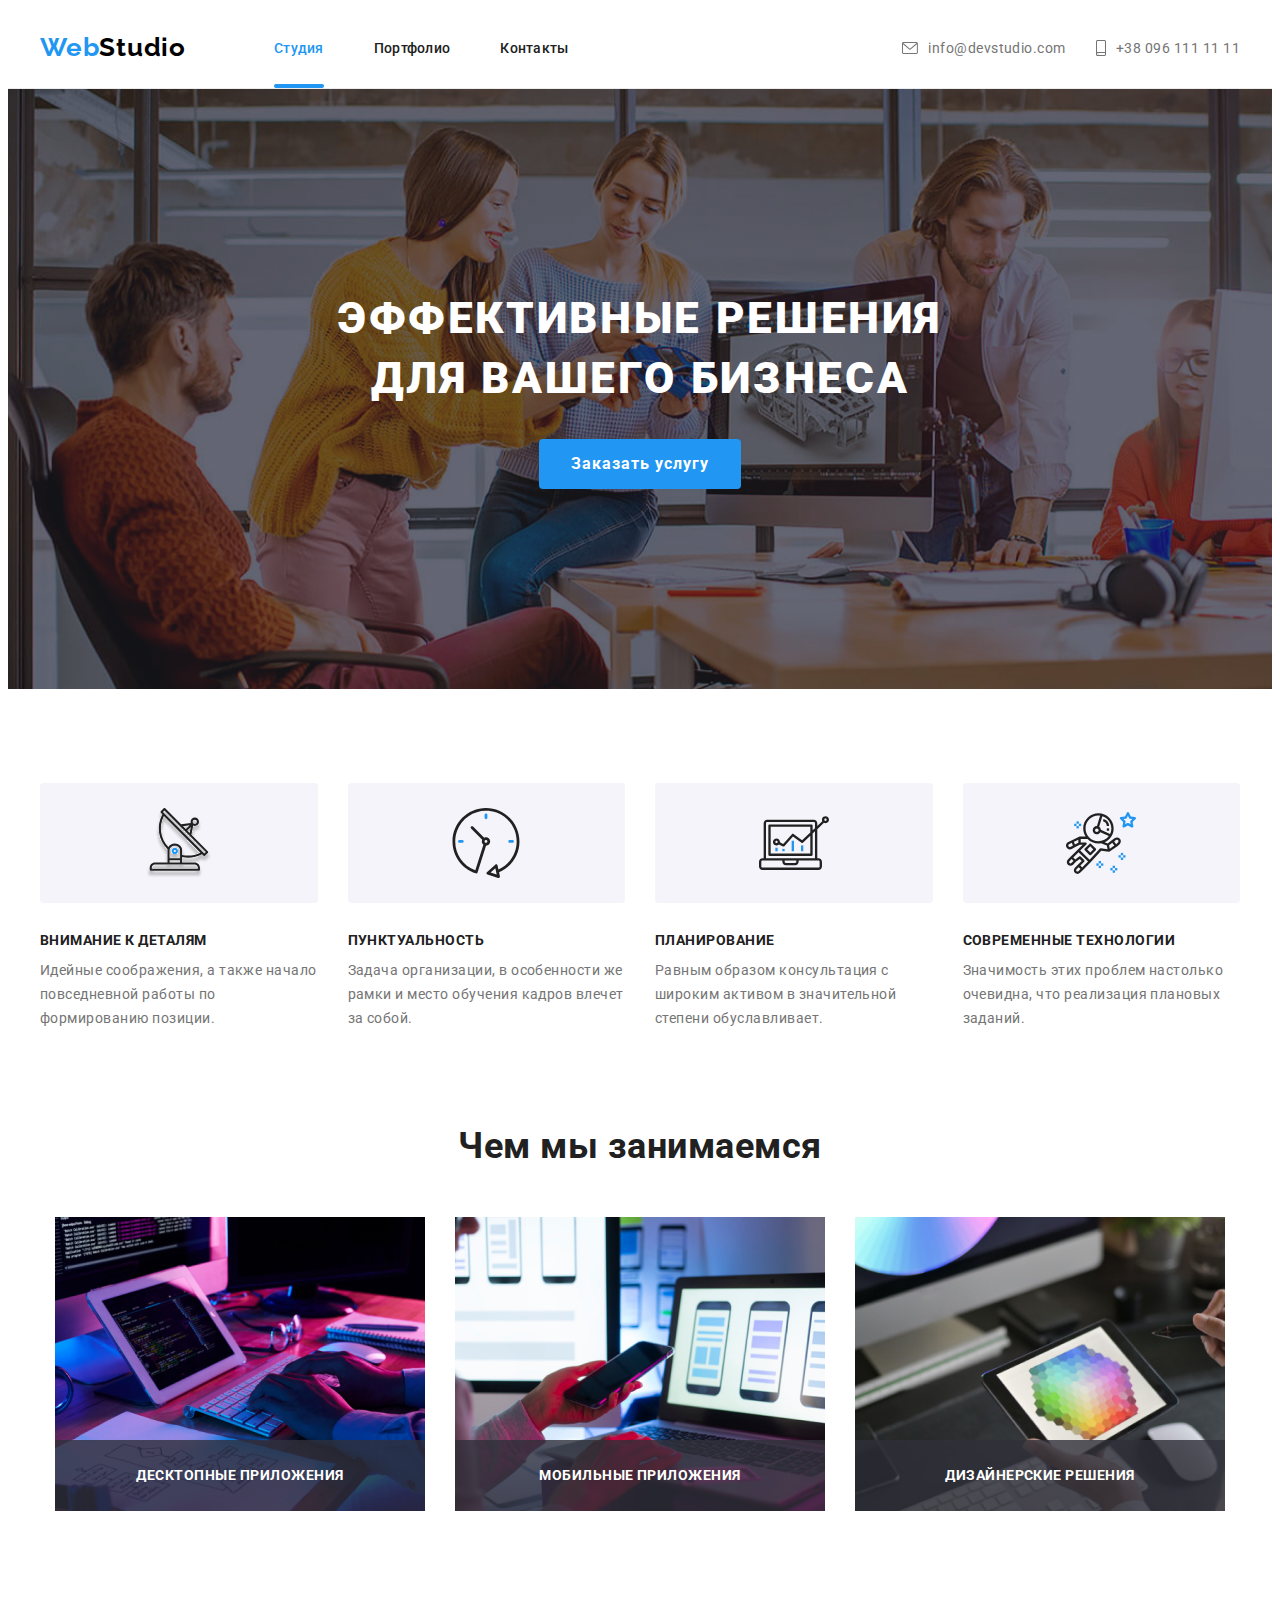
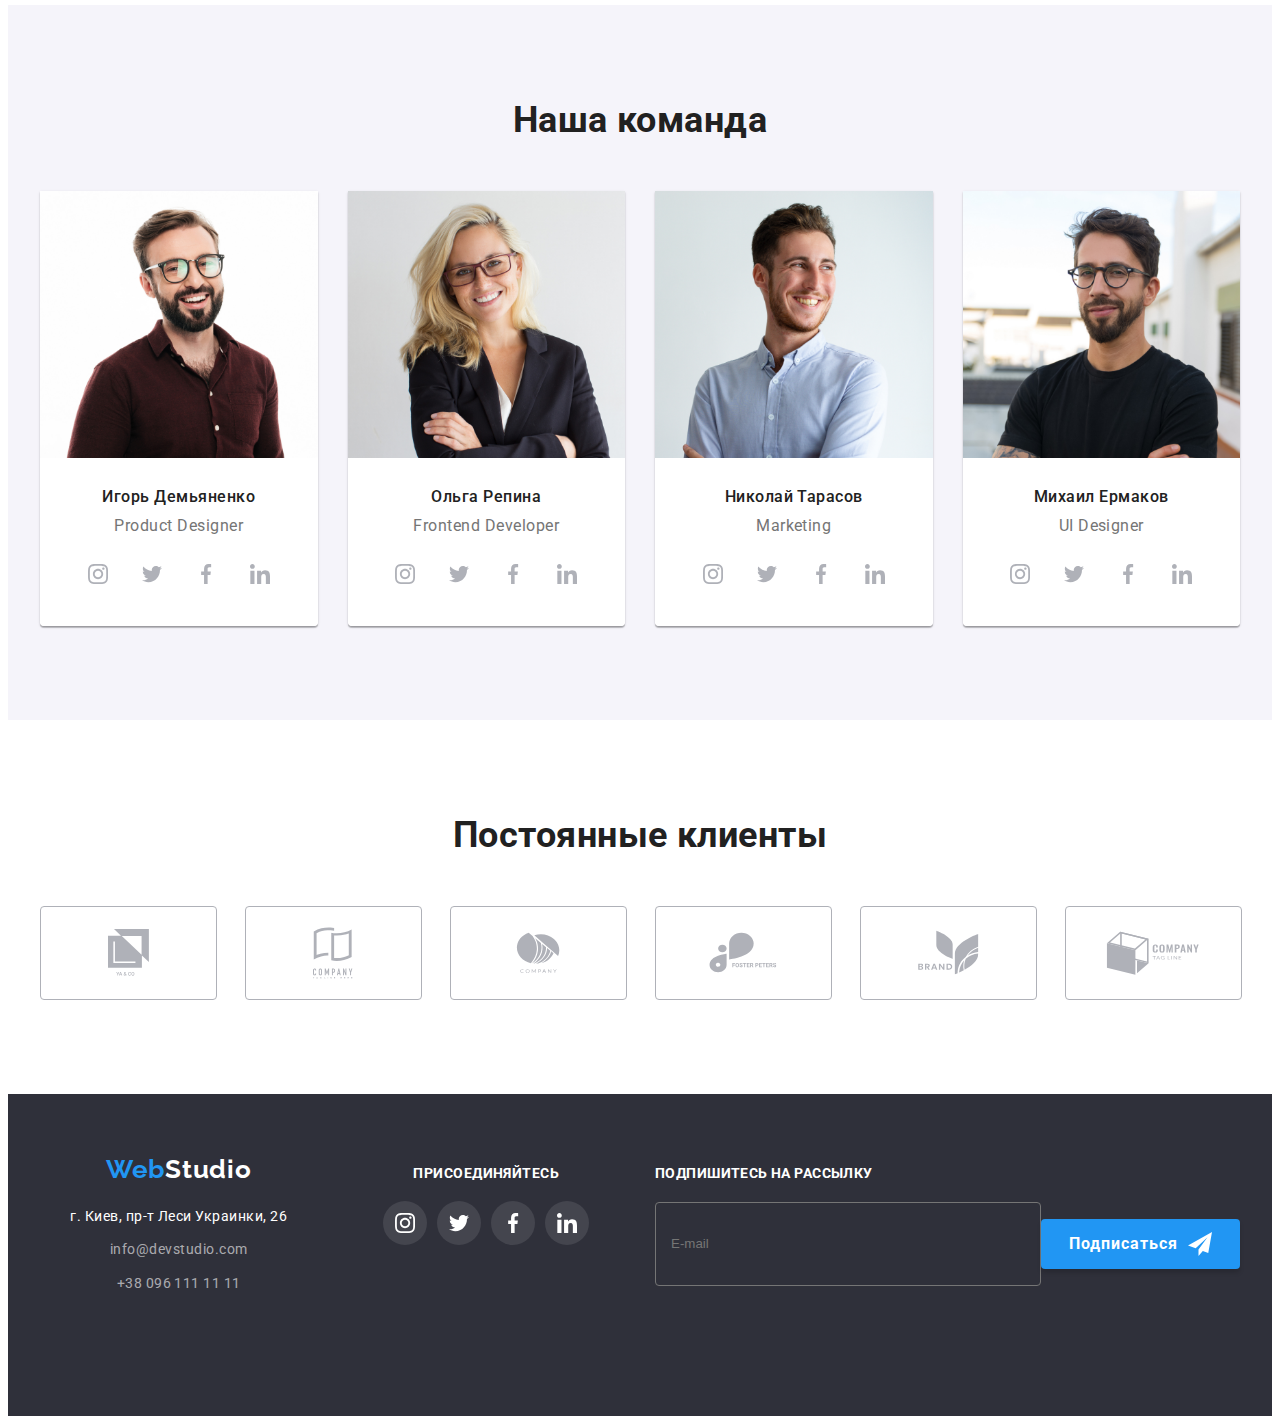
==== commit 43ebb989: "next" ====
--- a/index.html
+++ b/index.html
@@ -170,11 +170,11 @@
                 <ul class="team-list">
                     <li class="team-list__item">
                     <picture>
-                            <source srcset="./images/team/team1.jpeg 1x, ./images/team/team1-2x.jpg 2x" media="min-width: 1200px">
-                            <source srcset="./images/team/team1-tablet.jpg 1x, ./images/team/team1-tablet2x.jpg 2x" media="min-width: 768px">
+                            <source srcset="./images/team/team1.jpg 1x, ./images/team/team1-2x.jpg 2x" media="(min-width: 1200px)">
+                            <source srcset="./images/team/team1-tablet.jpg 1x, ./images/team/team1-tablet2x.jpg 2x" media="(min-width: 768px)">
                             <source srcset="./images/team/team1-mobile.jpg 1x, ./images/team/team1-mobile2x.jpg 2x">
                             <img class="team-list__item-image" 
-                            src="./images/team/team1.jpg " alt="Фото Игоря Демьяненко" width="270">
+                            src="./images/team/team1-mobile.jpg " alt="Фото Игоря Демьяненко" width="270">
                     </picture>
                         
                         <div class="team-list_item-description">
@@ -218,8 +218,8 @@
                     </li>
                     <li class="team-list__item">
                         <picture>
-                            <source srcset="./images/team/team2.jpeg 1x, ./images/team/team2-2x.jpg 2x" media="min-width: 1200px">
-                            <source srcset="./images/team/team2-tablet.jpg 1x, ./images/team/team2-tablet2x.jpg 2x" media="min-width: 768px">
+                            <source srcset="./images/team/team2.jpg 1x, ./images/team/team2-2x.jpg 2x" media="(min-width:1200px)">
+                            <source srcset="./images/team/team2-tablet.jpg 1x, ./images/team/team2-tablet2x.jpg 2x" media="(min-width:768px)">
                             <source srcset="./images/team/team2-mobile.jpg 1x, ./images/team/team2-mobile2x.jpg 2x">
                             <img class="team-list__item-image" src="./images/team/team2.jpg" alt="Фото Ольги Репиной" width="270">
                         </picture>
@@ -263,8 +263,8 @@
                     </li>
                     <li class="team-list__item">
                         <picture>
-                            <source srcset="./images/team/team3.jpeg 1x, ./images/team/team3-2x.jpg 2x" media="min-width: 1200px">
-                            <source srcset="./images/team/team3-tablet.jpg 1x, ./images/team/team3-tablet2x.jpg 2x" media="min-width: 768px">
+                            <source srcset="./images/team/team3.jpg 1x, ./images/team/team3-2x.jpg 2x" media="(min-width: 1200px)">
+                            <source srcset="./images/team/team3-tablet.jpg 1x, ./images/team/team3-tablet2x.jpg 2x" media="(min-width: 768px)">
                             <source srcset="./images/team/team3-mobile.jpg 1x, ./images/team/team3-mobile2x.jpg 2x">
                             <img class="team-list__item-image" src="./images/team/team3.jpg" alt="Фото Николая Тарасова" width="270">
                         </picture>
@@ -309,8 +309,8 @@
                     </li>
                     <li class="team-list__item">
                         <picture>
-                            <source srcset="./images/team/team4.jpeg 1x, ./images/team/team4-2x.jpg 2x" media="min-width: 1200px">
-                            <source srcset="./images/team/team4-tablet.jpg 1x, ./images/team/team4-tablet2x.jpg 2x" media="min-width: 768px">
+                            <source srcset="./images/team/team4.jpg 1x, ./images/team/team4-2x.jpg 2x" media="(min-width: 1200px)">
+                            <source srcset="./images/team/team4-tablet.jpg 1x, ./images/team/team4-tablet2x.jpg 2x" media="(min-width: 768px)">
                             <source srcset="./images/team/team4-mobile.jpg 1x, ./images/team/team4-mobile2x.jpg 2x">
                             <img class="team-list__item-image" src="./images/team/team4.jpg" alt="Фото Михаила Ермакова" width="270">
                         </picture>
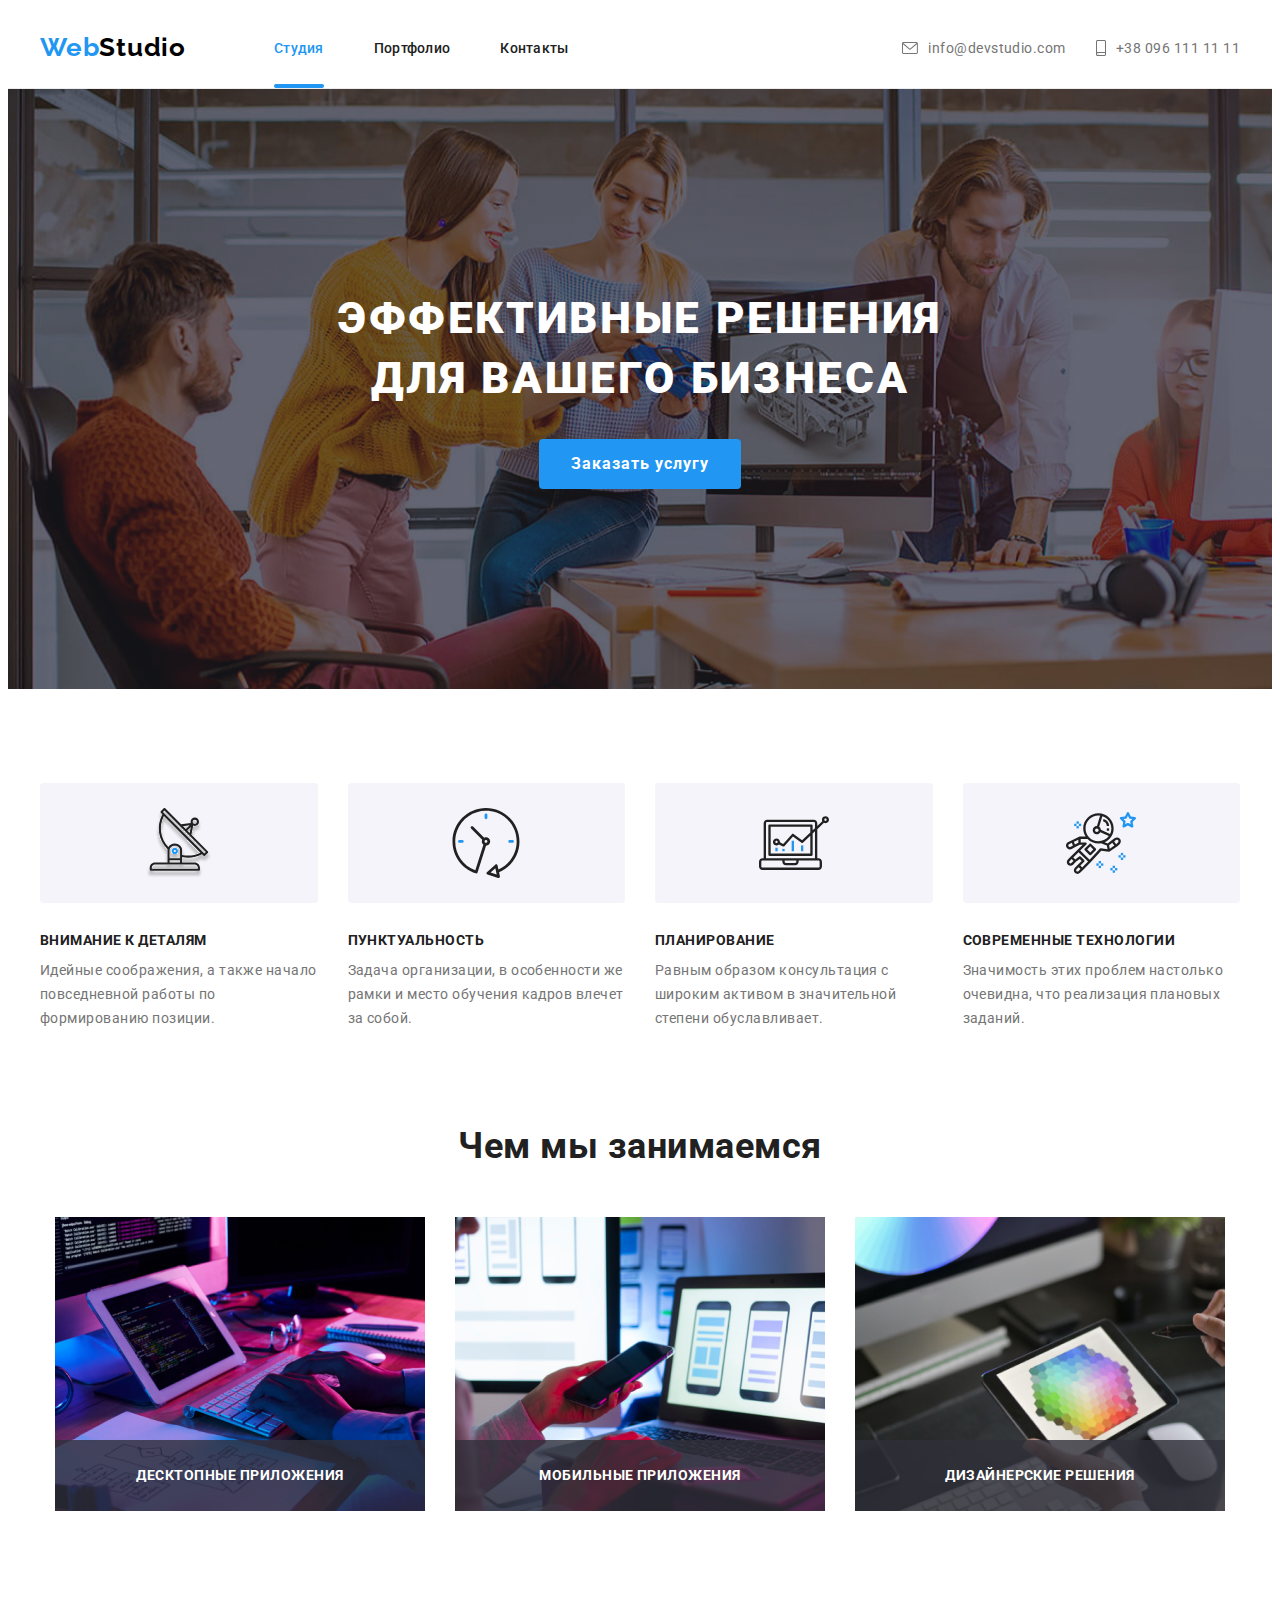
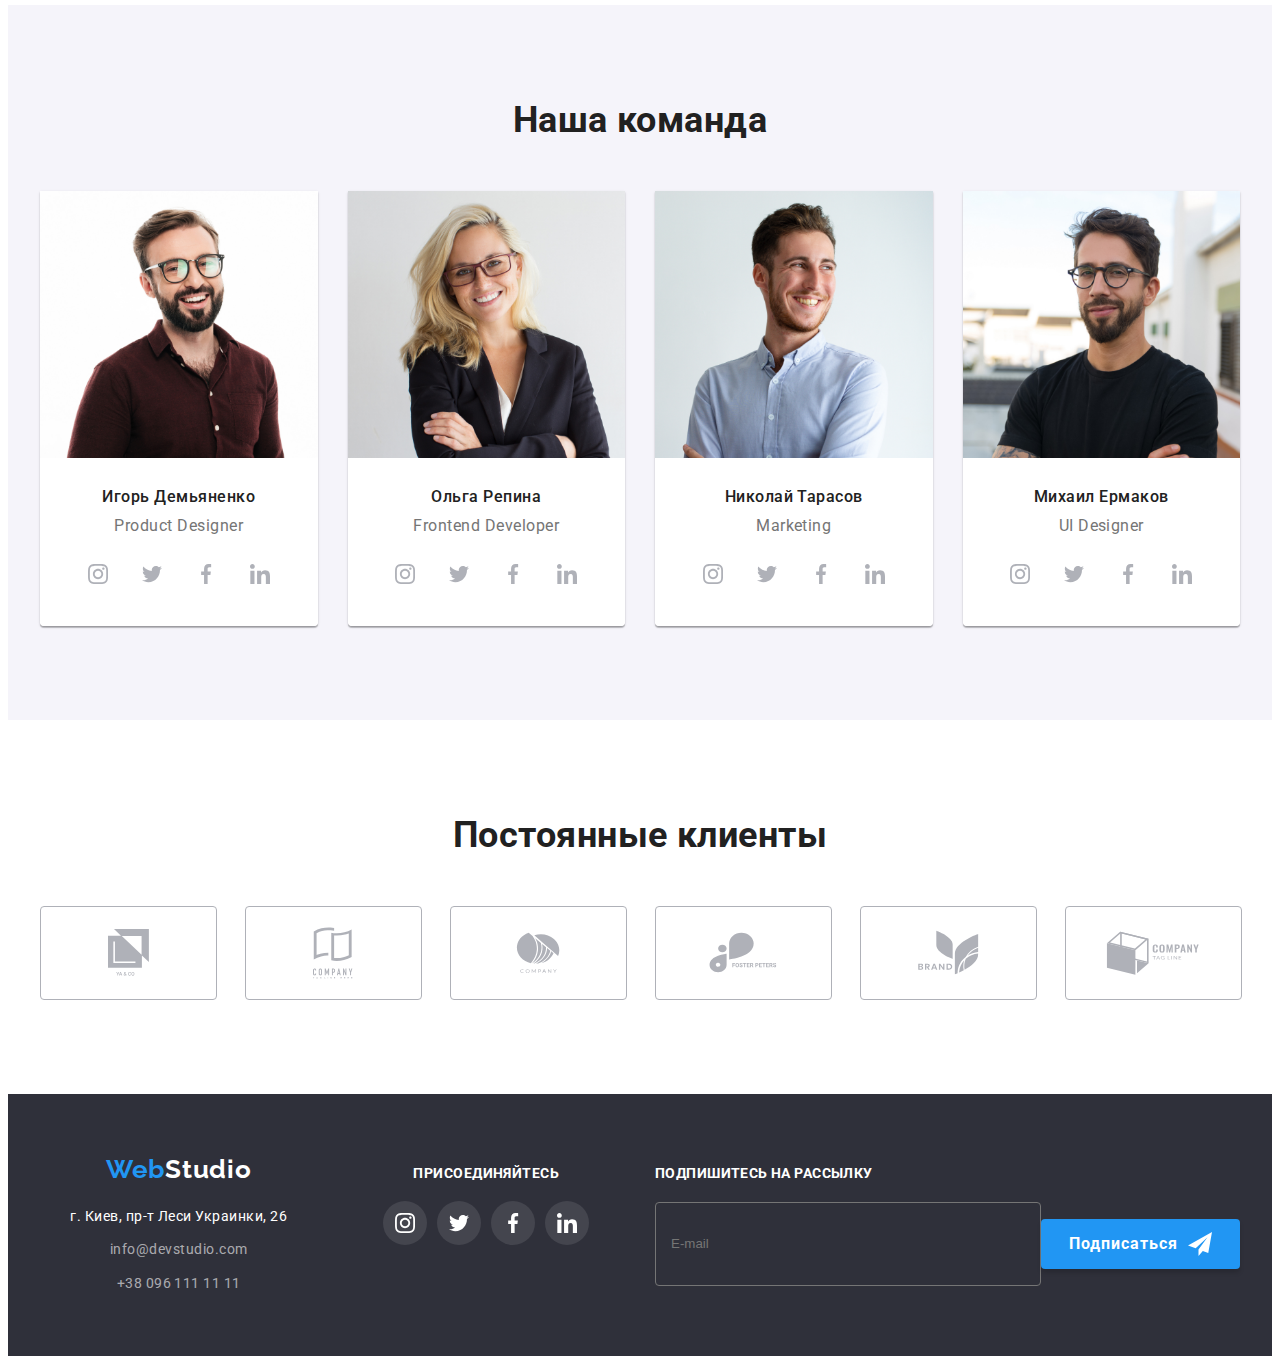
==== commit 7b53fcad: "Last correction" ====
--- a/index.html
+++ b/index.html
@@ -77,10 +77,10 @@
                     </ul>
                     <ul class="mobile-menu__contacts">
                         <li class="mobile-menu__contact">
-                            <a class="mobile-menu__contact-link" href="#">+38 096 111 11 11</a>
+                            <a class="mobile-menu__contact-link1" href="#">+38 096 111 11 11</a>
                         </li>
                         <li class="mobile-menu__contact">
-                            <a class="mobile-menu__contact-link" href="#">info@devstudio.com</a>
+                            <a class="mobile-menu__contact-link2" href="#">info@devstudio.com</a>
                         </li>
                     </ul>
                     <ul class="mobile-menu__social-list">
--- a/css/main.min.css
+++ b/css/main.min.css
@@ -1,2 +1,2 @@
-body{font-family:Roboto, sans-serif;color:#212121;letter-spacing:0.03em;max-width:100%}img{display:block;width:100%;height:auto}ul{padding-left:0;margin-top:0;margin-bottom:0;list-style:none}.page-container{max-width:480px;padding-left:15px;padding-right:15px;margin-left:auto;margin-right:auto}@media screen and (min-width: 768px){.page-container{max-width:768px}}@media screen and (min-width: 1200px){.page-container{max-width:1200px}}.visually-hidden{position:absolute !important;clip:rect(1px 1px 1px 1px);clip:rect(1px, 1px, 1px, 1px);padding:0 !important;border:0 !important;height:1px !important;width:1px !important;overflow:hidden}.base-button{display:flex;justify-content:center;align-items:center;border-radius:4px;border:none;font-family:Roboto, sans-serif;cursor:pointer}.hero__base-button{padding-top:10px;padding-right:32px;padding-bottom:10px;padding-left:32px;font-weight:700;font-size:16px;line-height:1.88;letter-spacing:0.06em;color:#fff;background-color:#2196f3}.hero__base-button:hover,.hero__base-button:focus{background-color:#188ce8;transition-property:background-color;transition-duration:250ms;transition-timing-function:cubic-bezier(0.4, 0, 0.2, 1)}.base-section{padding-top:60px;padding-bottom:60px}@media screen and (min-width: 1200px){.base-section{padding-top:94px;padding-bottom:94px}}.base-section--hero{padding-top:118px;padding-bottom:118px;background-image:linear-gradient(90deg, rgba(47,48,58,0.4), rgba(47,48,58,0.4)),url("../images/hero/hero-mobile.jpg");background-size:cover;background-color:#c4c4c4;color:#fff}@media (min-device-pixel-ratio: 2), (min-resolution: 192dpi), (min-resolution: 2dppx){.base-section--hero{background-image:linear-gradient(90deg, rgba(47,48,58,0.4), rgba(47,48,58,0.4)),url("../images/hero/hero-mobile2x.jpg")}}.hero__wrapper{display:flex;flex-direction:column;justify-content:center;align-items:center}.hero__title{margin-top:0;margin-bottom:30px;max-width:360px;font-weight:900;font-size:26px;line-height:1.36;letter-spacing:0.06em;text-align:center;text-transform:uppercase}@media scrren and (min-width: 768px){.base-section--hero{padding-top:118px;padding-bottom:118px;background-image:linear-gradient(90deg, rgba(47,48,58,0.4), rgba(47,48,58,0.4)),url("../images/hero/hero-tablet.jpg");background-size:cover;background-color:#c4c4c4;color:#fff}}@media scrren and (min-width: 768px) and (min-device-pixel-ratio: 2), scrren and (min-width: 768px) and (min-resolution: 192dpi), scrren and (min-width: 768px) and (min-resolution: 2dppx){.base-section--hero{background-image:linear-gradient(90deg, rgba(47,48,58,0.4), rgba(47,48,58,0.4)),url("../images/hero/hero-tablet2x.jpg")}}@media scrren and (min-width: 768px){.hero__wrapper{display:flex;flex-direction:column;justify-content:center;align-items:center;max-width:360px}.hero__title{margin-top:0;margin-bottom:30px;font-weight:900;font-size:44px;line-height:1.36;letter-spacing:0.06em;text-align:center;text-transform:uppercase}}@media screen and (min-width: 1200px){.base-section--hero{padding-top:200px;padding-bottom:200px;background-image:linear-gradient(90deg, rgba(47,48,58,0.4), rgba(47,48,58,0.4)),url("../images/hero/hero-desktop.jpg");background-size:cover;background-color:#c4c4c4;color:#fff}}@media screen and (min-width: 1200px) and (min-device-pixel-ratio: 2), screen and (min-width: 1200px) and (min-resolution: 192dpi), screen and (min-width: 1200px) and (min-resolution: 2dppx){.base-section--hero{background-image:linear-gradient(90deg, rgba(47,48,58,0.4), rgba(47,48,58,0.4)),url("../images/hero/hero-desktop2x.jpg")}}@media screen and (min-width: 1200px){.hero__wrapper{display:flex;flex-direction:column;justify-content:center;align-items:center;max-width:700px}.hero__title{max-width:700px;margin-top:0;margin-bottom:30px;font-weight:900;font-size:44px;line-height:1.36;letter-spacing:0.06em;text-align:center;text-transform:uppercase}}.section-title{font-weight:700;font-size:28px;line-height:1.17;text-align:center;margin-top:0;margin-bottom:30px}@media screen and (min-width: 1200px){.section-title{font-size:36px;margin-bottom:50px}}.header-content{border-bottom:solid 1px;border-bottom-color:#ececec;text-decoration:none}.header-content__wrapper{display:flex;justify-content:space-between;align-items:center}.header-nav{display:flex}.nav-list{display:none}@media screen and (min-width: 768px){.nav-list{display:flex;margin:0;padding:0}.nav-list__link{display:inline-block;position:relative;padding-top:32px;padding-bottom:32px;font-size:14px;font-weight:500;color:#212121;text-decoration:none;letter-spacing:0.02em}.nav-list__link:hover,.nav-list__link:focus{color:#2196f3;transition-property:color;transition-duration:250ms;transition-timing-function:cubic-bezier(0.4, 0, 0.2, 1)}.nav-list__link--current{color:#2196f3}.nav-list__link--current::after{position:absolute;bottom:0;content:'';display:block;height:4px;width:100%;border-radius:2px;background-color:#2196f3}.nav-list__item:not(:last-child){margin-right:50px}}.logo{display:inline-block;font-family:Raleway, sans-serif;font-weight:700;font-size:26px;letter-spacing:0.03em;line-height:1.2;text-decoration:none}.header-content__logo{padding-top:16px;padding-bottom:16px;color:#000}.logo__text-blue{color:#2196f3}@media screen and (min-width: 768px){.logo{display:inline-block;font-family:Raleway, sans-serif;font-weight:700;font-size:26px;letter-spacing:0.03em;line-height:1.2;text-decoration:none}.header-content__logo{padding-top:24px;padding-bottom:25px;margin-right:88px;color:#000}.logo__text-blue{color:#2196f3}}.contacts-list{display:none}@media screen and (min-width: 768px){.contacts-list{display:block;margin-left:auto}.contacts-list__item{display:flex;align-items:center}.contacts-list__item:not(:last-child){margin-bottom:10px}.contacts-list__contact{display:inline-flex;align-items:center;font-size:14px;color:#757575;text-decoration:none}.contacts-list__contact:hover,.contacts-list__contact:focus{color:#2196f3;transition-property:color;transition-duration:250ms;transition-timing-function:cubic-bezier(0.4, 0, 0.2, 1)}.contacts-list__contact:hover .contacts-list__item-icon,.contacts-list__contact:focus .contacts-list__item-icon{fill:#2196f3;transition-property:fill;transition-duration:250ms;transition-timing-function:cubic-bezier(0.4, 0, 0.2, 1)}.contacts-list__item-icon{fill:#757575;margin-right:8px}}@media screen and (min-width: 1200px){.contacts-list{display:flex;margin-left:auto}.contacts-list__item{display:flex;align-items:center;padding-top:32px;padding-bottom:32px}.contacts-list__item:not(:last-child){margin-right:30px;margin-bottom:0}.contacts-list__contact{display:inline-flex;align-items:center;color:#757575;text-decoration:none}.contacts-list__contact:hover,.contacts-list__contact:focus{color:#2196f3;transition-property:color;transition-duration:250ms;transition-timing-function:cubic-bezier(0.4, 0, 0.2, 1)}.contacts-list__contact:hover .contacts-list__item-icon,.contacts-list__contact:focus .contacts-list__item-icon{fill:#2196f3;transition-property:fill;transition-duration:250ms;transition-timing-function:cubic-bezier(0.4, 0, 0.2, 1)}.contacts-list__item-icon{fill:#757575;margin-right:10px}}.features__list{display:flex;flex-direction:column;justify-content:center}.features__list-item{max-width:480px}.features__list-item::before{content:'';display:block;height:120px;border-radius:4px;background-color:#f5f4fa;background-repeat:no-repeat;background-size:70px 70px;background-position:50% 50%}@media screen and (max-width: 767px){.features__list-item::before{margin-bottom:30px}}@media screen and (max-width: 767px){.features__list-item:not(:last-child){margin-bottom:30px}}.features__list-item--with-antenna::before{background-image:url("../images/svg/antenna.svg")}.features__list-item--with-clock::before{background-image:url("../images/svg/clock.svg")}.features__list-item--with-diagram::before{background-image:url("../images/svg/diagram.svg")}.features__list-item--with-astronaut::before{background-image:url("../images/svg/astronaut.svg")}.features__list-item-title{margin-top:0;margin-bottom:10px;font-weight:700;font-size:14px;line-height:1.14;text-transform:uppercase;text-align:center}.features__list-item-description{margin-top:0;margin-bottom:0;font-size:14px;line-height:1.71;color:#757575}@media screen and (min-width: 768px){.features__list{display:flex;flex-direction:row;flex-wrap:wrap;margin-top:-30px;margin-left:-30px}.features__list-item{width:calc((100% - 2 * 30px) / 2);margin-top:30px;margin-left:30px}.features__list-item::before{content:'';display:block;height:120px;border-radius:4px;margin-bottom:30px;background-color:#f5f4fa;background-repeat:no-repeat;background-size:70px 70px;background-position:50% 50%}.features__list-item--with-antenna::before{background-image:url("../images/svg/antenna.svg")}.features__list-item--with-clock::before{background-image:url("../images/svg/clock.svg")}.features__list-item--with-diagram::before{background-image:url("../images/svg/diagram.svg")}.features__list-item--with-astronaut::before{background-image:url("../images/svg/astronaut.svg")}.features__list-item-title{margin-top:0;margin-bottom:10px;font-weight:700;font-size:14px;line-height:1.14;text-transform:uppercase;text-align:left}.features__list-item-description{margin-top:0;margin-bottom:0;font-size:14px;line-height:1.71;color:#757575}}@media screen and (min-width: 1200px){.features__list{display:flex;flex-wrap:wrap;margin-top:-30px;margin-left:-30px}.features__list-item{width:calc((100% - 4 * 30px) / 4);margin-top:30px;margin-left:30px}.features__list-item::before{content:'';display:block;height:120px;border-radius:4px;margin-bottom:30px;background-color:#f5f4fa;background-repeat:no-repeat;background-size:70px 70px;background-position:50% 50%}.features__list-item--with-antenna::before{background-image:url("../images/antenna.svg")}.features__list-item--with-clock::before{background-image:url("../images/clock.svg")}.features__list-item--with-diagram::before{background-image:url("../images/diagram.svg")}.features__list-item--with-astronaut::before{background-image:url("../images/astronaut.svg")}.features__list-item-title{margin-top:0;margin-bottom:10px;font-weight:700;font-size:14px;line-height:1.14;text-transform:uppercase;text-align:left}.features__list-item-description{margin-top:0;margin-bottom:0;font-size:14px;line-height:1.71;color:#757575}}.base-section--services{display:none}@media screen and (min-width: 1200px){.base-section--services{display:flex;padding-top:0}.services-list{display:flex;flex-wrap:wrap;margin-top:-30px;margin-left:-30px}.services-list__item{position:relative;margin-top:30px;margin-left:30px;width:calc((100% - 3 * 30px) / 3)}.services-list__title{position:absolute;bottom:0;width:100%;margin:0;padding-top:27px;padding-bottom:27px;font-size:14px;line-height:1.17;text-align:center;text-transform:uppercase;color:#fff;background-color:rgba(47,48,58,0.8)}}.base-section--team{background-color:#f5f4fa}.team-list{display:block}.team-list__item{border-bottom-left-radius:4px;border-bottom-right-radius:4px;box-shadow:0px 1px 3px rgba(0,0,0,0.12),0px 1px 1px rgba(0,0,0,0.14),0px 2px 1px rgba(0,0,0,0.2)}@media screen and (max-width: 767px){.team-list__item:not(:last-child){margin-bottom:30px}}.team-list__item-image{width:100%}.team-list_item-description{padding-top:30px;padding-bottom:24px;padding-right:30px;padding-left:30px;border-bottom-left-radius:4px;border-bottom-right-radius:4px;background-color:#fff}.team-list__item-name{margin-top:0;margin-bottom:10px;font-weight:500;font-size:16px;line-height:1.17;text-align:center}.team-list__item-position{margin-top:0;margin-bottom:16px;font-size:16px;line-height:1.17;text-align:center;color:#757575}.social-links{display:flex;justify-content:center;width:100%}.social-links__item{display:flex}.social-links__item:not(:last-child){margin-right:10px}@media screen and (max-width: 767px){.social-links__item:not(:last-child){margin-bottom:30px}}.social-links__item-link{display:flex;justify-content:center;align-items:center;width:44px;height:44px;border-radius:50%;background-color:transparent}.social-links__item-link:hover,.social-links__item-link:focus{background-color:#2196f3;transition-property:background-color;transition-duration:250ms;transition-timing-function:cubic-bezier(0.4, 0, 0.2, 1)}.social-links__item-link:hover .social-links__item-icon,.social-links__item-link:focus .social-links__item-icon{background-color:#2196f3;fill:#fff;transition-property:background-color, fill;transition-duration:250ms;transition-timing-function:cubic-bezier(0.4, 0, 0.2, 1)}.social-links__item-icon{width:20px;height:20px;fill:#afb1b8}@media screen and (min-width: 768px){.base-section--team{background-color:#f5f4fa}.team-list{display:flex;flex-wrap:wrap;margin-left:-30px;margin-top:-30px}.team-list__item{width:calc((100% - 2 * 30px) / 2);margin-left:30px;margin-top:30px;border-bottom-left-radius:4px;border-bottom-right-radius:4px;box-shadow:0px 1px 3px rgba(0,0,0,0.12),0px 1px 1px rgba(0,0,0,0.14),0px 2px 1px rgba(0,0,0,0.2)}.team-list_item-description{padding-top:30px;padding-bottom:30px;padding-right:30px;padding-left:30px;border-bottom-left-radius:4px;border-bottom-right-radius:4px;background-color:#fff}.team-list__item-name{margin-top:0;margin-bottom:10px;font-weight:500;font-size:16px;line-height:1.17;text-align:center}.team-list__item-position{margin-top:0;margin-bottom:16px;font-size:16px;line-height:1.17;text-align:center;color:#757575}.social-links{display:flex;justify-content:center}.social-links__item{display:flex}.social-links__item-link{display:flex;justify-content:center;align-items:center;width:44px;height:44px;border-radius:50%;background-color:transparent}.social-links__item-link:hover,.social-links__item-link:focus{background-color:#2196f3;transition-property:background-color;transition-duration:250ms;transition-timing-function:cubic-bezier(0.4, 0, 0.2, 1)}.social-links__item-link:hover .social-links__item-icon,.social-links__item-link:focus .social-links__item-icon{background-color:#2196f3;fill:#fff;transition-property:background-color, fill;transition-duration:250ms;transition-timing-function:cubic-bezier(0.4, 0, 0.2, 1)}.social-links__item-icon{width:20px;height:20px;fill:#afb1b8}}@media screen and (min-width: 1200px){.base-section--team{background-color:#f5f4fa}.team-list{display:flex;flex-direction:row;flex-wrap:wrap;margin-left:-30px;margin-top:-30px}.team-list__item{width:calc((100% - 4 * 30px) / 4);margin-left:30px;margin-top:30px;border-bottom-left-radius:4px;border-bottom-right-radius:4px;box-shadow:0px 1px 3px rgba(0,0,0,0.12),0px 1px 1px rgba(0,0,0,0.14),0px 2px 1px rgba(0,0,0,0.2)}.team-list_item-description{padding-top:30px;padding-bottom:30px;padding-right:30px;padding-left:30px;border-bottom-left-radius:4px;border-bottom-right-radius:4px;background-color:#fff}.team-list__item-name{margin-top:0;margin-bottom:10px;font-weight:500;font-size:16px;line-height:1.17;text-align:center}.team-list__item-position{margin-top:0;margin-bottom:16px;font-size:16px;line-height:1.17;text-align:center;color:#757575}.social-links{display:flex;justify-content:center}.social-links__item{display:flex}.social-links__item-link{display:flex;justify-content:center;align-items:center;width:44px;height:44px;border-radius:50%;background-color:transparent}.social-links__item-link:hover,.social-links__item-link:focus{background-color:#2196f3;transition-property:background-color;transition-duration:250ms;transition-timing-function:cubic-bezier(0.4, 0, 0.2, 1)}.social-links__item-link:hover .social-links__item-icon,.social-links__item-link:focus .social-links__item-icon{background-color:#2196f3;fill:#fff;transition-property:background-color, fill;transition-duration:250ms;transition-timing-function:cubic-bezier(0.4, 0, 0.2, 1)}.social-links__item-icon{width:20px;height:20px;fill:#afb1b8}}.regular-customers{display:flex;flex-wrap:wrap;margin-top:-30px;margin-left:-30px}.regular-customers__list-item{margin-left:30px;margin-top:30px;width:calc((100% - 2 * 30px) / 2)}.regular-customers__item-link{display:flex;align-items:center;justify-content:center;width:100%;height:92px;border-radius:4px;border:1px solid #afb1b8}.regular-customers__item-link:hover,.regular-customers__item-link:focus{border-color:#2196f3;transition-property:border-color;transition-duration:250ms;transition-timing-function:cubic-bezier(0.4, 0, 0.2, 1)}.regular-customers__item-link:hover .regular-customers__item-logo,.regular-customers__item-link:focus .regular-customers__item-logo{fill:#2196f3;transition-property:fill;transition-duration:250ms;transition-timing-function:cubic-bezier(0.4, 0, 0.2, 1)}.regular-customers__item-logo{display:flex;align-items:center;justify-content:center;fill:#afb1b8}@media screen and (min-width: 768px){.regular-customers{display:flex;margin-top:-30px;margin-left:-30px}.regular-customers__list-item{margin-left:30px;margin-top:30px;width:calc((100% - 3 * 30px) / 3)}.regular-customers__item-link{display:flex;align-items:center;justify-content:center;width:100%;height:92px;border-radius:4px;border:1px solid #afb1b8}.regular-customers__item-link:hover,.regular-customers__item-link:focus{border-color:#2196f3;transition-property:border-color;transition-duration:250ms;transition-timing-function:cubic-bezier(0.4, 0, 0.2, 1)}.regular-customers__item-link:hover .regular-customers__item-logo,.regular-customers__item-link:focus .regular-customers__item-logo{fill:#2196f3;transition-property:fill;transition-duration:250ms;transition-timing-function:cubic-bezier(0.4, 0, 0.2, 1)}.regular-customers__item-logo{display:flex;align-items:center;justify-content:center;fill:#afb1b8}}@media screen and (min-width: 1200px){.regular-customers{display:flex;margin-top:-30px;margin-left:-30px}.regular-customers__list-item{margin-left:30px;margin-top:30px;width:calc((100% - 6 * 30px) / 6)}.regular-customers__item-link{display:flex;align-items:center;justify-content:center;width:100%;height:92px;border-radius:4px;border:1px solid #afb1b8}.regular-customers__item-link:hover,.regular-customers__item-link:focus{border-color:#2196f3;transition-property:border-color;transition-duration:250ms;transition-timing-function:cubic-bezier(0.4, 0, 0.2, 1)}.regular-customers__item-link:hover .regular-customers__item-logo,.regular-customers__item-link:focus .regular-customers__item-logo{fill:#2196f3;transition-property:fill;transition-duration:250ms;transition-timing-function:cubic-bezier(0.4, 0, 0.2, 1)}.regular-customers__item-logo{display:flex;align-items:center;justify-content:center;fill:#afb1b8}}.footer-content{padding-top:60px;padding-bottom:60px;font-size:14px;line-height:1.71;color:#fff;background-color:#2f303a}.footer-content__wrapper{display:flex;flex-direction:column;justify-content:center;align-items:center}.footer-content_left-side{display:flex;flex-direction:column;justify-content:center;align-items:center;margin-bottom:60px;width:100%}.footer-content_right-side{width:100%}.footer-content_left-side-left-part{display:flex;flex-direction:column;align-items:center;margin-bottom:60px;width:100%}.footer-content__logo{margin-bottom:20px;color:#fff}.address-text{margin-top:0;font-style:normal}.address-text_info{margin-top:0;margin-bottom:8px}.footer-contacts-list__item:not(:last-child){margin-bottom:10px}.footer-contacts-list__item-link{display:flex;flex-direction:column;align-items:center;color:rgba(255,255,255,0.6);font-style:normal;text-decoration:none}.footer-contacts-list__item-link:hover,.footer-contacts-list__item-link:focus{color:#2196f3;transition-property:color;transition-duration:250ms;transition-timing-function:cubic-bezier(0.4, 0, 0.2, 1)}.footer-mail{margin-bottom:6px}.footer-content_left-side-right-part{display:flex;flex-direction:column;align-items:center}.footer-content_left-side-right-part-accept{margin-top:0;margin-bottom:20px;text-transform:uppercase;font-weight:700;line-height:1.17}.footer-social-links{display:flex}.footer-social-links_item-link{display:flex;align-items:center;justify-content:center;width:44px;height:44px;border-radius:50%;background-color:rgba(255,255,255,0.1)}.footer-social-links_item-link:hover,.footer-social-links_item-link:focus{background-color:#2196f3;transition-property:background-color;transition-duration:250ms;transition-timing-function:cubic-bezier(0.4, 0, 0.2, 1)}.footer-social-links_item:not(:last-child){margin-right:10px}.footer-social-links_item-icon{width:20px;height:20px;fill:#fff}.footer-content_right-side-text{margin-top:0;margin-bottom:20px;font-weight:700;font-size:14px;line-height:1.14;letter-spacing:0.03em;text-transform:uppercase;text-align:center;color:#fff}@media screen and (min-width: 768px){.footer-content{padding-top:60px;padding-bottom:60px;font-size:14px;line-height:1.71;color:#fff;background-color:#2f303a}.footer-content__wrapper{display:flex;flex-direction:column;align-items:center}.footer-content_left-side{display:flex;flex-direction:row;justify-content:space-between;align-items:flex-start;margin-bottom:0;width:100%}.footer-content_right-side{width:100%}.footer-content_left-side-left-part{display:flex;flex-direction:column;align-items:center;margin-bottom:60px;width:calc((100% - 30px) / 2)}.footer-content__logo{margin-bottom:20px;color:#fff}.address-text{margin-top:0;font-style:normal}.address-text_info{margin-top:0;margin-bottom:8px}.footer-contacts-list__item:not(:last-child){margin-bottom:10px}.footer-contacts-list__item-link{display:flex;flex-direction:column;align-items:center;color:rgba(255,255,255,0.6);font-style:normal;text-decoration:none}.footer-contacts-list__item-link:hover,.footer-contacts-list__item-link:focus{color:#2196f3;transition-property:color;transition-duration:250ms;transition-timing-function:cubic-bezier(0.4, 0, 0.2, 1)}.footer-mail{margin-bottom:6px}.footer-content_left-side-right-part{display:flex;flex-direction:column;justify-content:flex-start;align-items:center;width:calc((100% - 30px) / 2)}.footer-content_left-side-right-part-accept{margin-top:0;margin-bottom:20px;text-transform:uppercase;font-weight:700;line-height:1.17}.footer-social-links{display:flex}.footer-social-links_item-link{display:flex;align-items:center;justify-content:center;width:44px;height:44px;border-radius:50%;background-color:rgba(255,255,255,0.1)}.footer-social-links_item-link:hover,.footer-social-links_item-link:focus{background-color:#2196f3;transition-property:background-color;transition-duration:250ms;transition-timing-function:cubic-bezier(0.4, 0, 0.2, 1)}.footer-social-links_item:not(:last-child){margin-right:10px}.footer-social-links_item-icon{width:20px;height:20px;fill:#fff}.footer-content_right-side-text{margin-top:0;margin-bottom:20px;font-weight:700;font-size:14px;line-height:1.14;letter-spacing:0.03em;text-transform:uppercase;text-align:center;color:#fff}}@media screen and (min-width: 1200px){.footer-content{padding-top:60px;padding-bottom:60px;font-size:14px;line-height:1.71;color:#fff;background-color:#2f303a}.footer-content__wrapper{display:flex;flex-direction:row;justify-content:space-between;align-items:baseline}.footer-content_left-side{display:flex;align-items:baseline;justify-content:space-between;width:calc((100% - 30px) / 2)}.footer-content_right-side{width:calc((100% - 30px) / 2)}.footer-content_left-side-left-part{width:calc((100% - 30px) / 2)}.footer-content__logo{margin-bottom:20px;color:#fff}.address-text{margin-top:0;font-style:normal}.address-text_info{margin-top:0;margin-bottom:9px}.footer-contacts-list__item:not(:last-child){margin-bottom:10px}.footer-contacts-list__item-link{color:rgba(255,255,255,0.6);font-style:normal;text-decoration:none}.footer-contacts-list__item-link:hover,.footer-contacts-list__item-link:focus{color:#2196f3;transition-property:color;transition-duration:250ms;transition-timing-function:cubic-bezier(0.4, 0, 0.2, 1)}.footer-mail{margin-bottom:6px}.footer-content_left-side-right-part{width:calc((100% - 30px) / 2)}.footer-content_left-side-right-part-accept{margin-top:0;margin-bottom:20px;text-transform:uppercase;font-weight:700;line-height:1.17}.footer-social-links{display:flex}.footer-social-links_item-link{display:flex;align-items:center;justify-content:center;width:44px;height:44px;border-radius:50%;background-color:rgba(255,255,255,0.1)}.footer-social-links_item-link:hover,.footer-social-links_item-link:focus{background-color:#2196f3;transition-property:background-color;transition-duration:250ms;transition-timing-function:cubic-bezier(0.4, 0, 0.2, 1)}.footer-social-links_item:not(:last-child){margin-right:10px}.footer-social-links_item-icon{width:20px;height:20px;fill:#fff}.footer-content_right-side-text{margin-top:0;margin-bottom:20px;font-weight:700;font-size:14px;line-height:1.14;letter-spacing:0.03em;text-transform:uppercase;text-align:left;color:#fff}}.footer-form__input{max-width:450px;height:50px;margin-bottom:20px;padding-top:16px;padding-right:15px;padding-bottom:16px;padding-left:15px;border-radius:4px;border:1px solid #757575;background-color:transparent;color:#fff}.footer-form__input:focus{outline:none;color:#fff;border:1px solid #2196f3;background-color:transparent}.footer-form__input:focus:not(:placeholder-shown):invalid{border:1px solid rgba(255,0,0,0.3)}.footer-form__input:focus:not(:placeholder-shown):valid{border:1px solid rgba(0,255,0,0.3)}.footer-form__wrapper{display:flex;flex-direction:column;align-items:stretch}.footer-form__base-button{align-self:center;padding-top:10px;padding-right:28px;padding-bottom:10px;padding-left:28px;font-weight:700;font-size:16px;line-height:1.87;letter-spacing:0.06em;box-shadow:0px 4px 4px rgba(0,0,0,0.15);color:#fff;background-color:#2196f3}.footer-form__base-button:hover,.footer-form__base-button:focus{transition-property:background-color;transition-duration:250ms;transition-timing-function:cubic-bezier(0.4, 0, 0.2, 1);background-color:#188ce8}.footer-form__base-button::after{display:block;content:'';width:24px;height:24px;margin-left:10px;background-image:url("../images/icon-send.svg");background-size:contain}@media screen and (min-width: 768px){.footer-form__input{width:450px;height:50px;padding-top:16px;padding-right:15px;padding-bottom:16px;padding-left:15px;margin-bottom:20px;border-radius:4px;border:1px solid #757575;background-color:transparent;color:#fff}.footer-form__input:focus{outline:none;color:#fff;border:1px solid #2196f3;background-color:transparent}.footer-form__input:focus:not(:placeholder-shown):invalid{border:1px solid rgba(255,0,0,0.3)}.footer-form__input:focus:not(:placeholder-shown):valid{border:1px solid rgba(0,255,0,0.3)}.footer-form__wrapper{display:flex;flex-direction:column;align-items:center}.footer-form__base-button{align-self:center;padding-top:10px;padding-right:28px;padding-bottom:10px;padding-left:28px;font-weight:700;font-size:16px;line-height:1.87;letter-spacing:0.06em;box-shadow:0px 4px 4px rgba(0,0,0,0.15);color:#fff;background-color:#2196f3}.footer-form__base-button:hover,.footer-form__base-button:focus{transition-property:background-color;transition-duration:250ms;transition-timing-function:cubic-bezier(0.4, 0, 0.2, 1);background-color:#188ce8}.footer-form__base-button::after{display:block;content:'';width:24px;height:24px;margin-left:10px;background-image:url("../images/icon-send.svg");background-size:contain}}@media screen and (min-width: 1200px){.footer-form__input{width:358px;height:50px;padding-top:16px;padding-right:15px;padding-bottom:16px;padding-left:15px;margin:0;border-radius:4px;border:1px solid #757575;background-color:transparent;color:#fff}.footer-form__input:focus{outline:none;color:#fff;border:1px solid #2196f3;background-color:transparent}.footer-form__input:focus:not(:placeholder-shown):invalid{border:1px solid rgba(255,0,0,0.3)}.footer-form__input:focus:not(:placeholder-shown):valid{border:1px solid rgba(0,255,0,0.3)}.footer-form__wrapper{display:flex;flex-direction:row;justify-content:space-between}.footer-form__base-button{padding-top:10px;padding-right:28px;padding-bottom:10px;padding-left:28px;font-weight:700;font-size:16px;line-height:1.87;letter-spacing:0.06em;box-shadow:0px 4px 4px rgba(0,0,0,0.15);color:#fff;background-color:#2196f3}.footer-form__base-button:hover,.footer-form__base-button:focus{transition-property:background-color;transition-duration:250ms;transition-timing-function:cubic-bezier(0.4, 0, 0.2, 1);background-color:#188ce8}.footer-form__base-button::after{display:block;content:'';width:24px;height:24px;margin-left:10px;background-image:url("../images/icon-send.svg");background-size:contain}}.examples-filter{display:flex;flex-wrap:wrap;justify-content:flex-start;margin-bottom:40px;margin-top:-8px;margin-left:-8px;font-weight:500;font-size:16px;line-height:1.62}.examples-filter__item{margin-top:8px;margin-left:8px}.examples-filter__base-button{padding-top:6px;padding-right:22px;padding-bottom:6px;padding-left:22px;font-weight:500;font-size:16px;line-height:1.62;letter-spacing:0.03em;background-color:#f5f4fa;color:#212121}.examples-filter__base-button:hover,.examples-filter__base-button:focus{background-color:#2196f3;color:#fff;box-shadow:0px 3px 1px rgba(0,0,0,0.1),0px 1px 2px rgba(0,0,0,0.08),0px 2px 2px rgba(0,0,0,0.12);transition-property:background-color, color, box-shadow;transition-duration:250ms;transition-timing-function:cubic-bezier(0.4, 0, 0.2, 1)}.examples-list{display:flex;flex-direction:column}@media screen and (max-width: 767px){.examples-list__item:not(:last-child){margin-bottom:30px}}.examples-list__item-link{display:block;text-decoration:none}.examples-list__item-link:hover,.examples-list__item-link:focus{box-shadow:0px 1px 1px rgba(0,0,0,0.12),0px 4px 4px rgba(0,0,0,0.06),1px 4px 6px rgba(0,0,0,0.16);transition-property:box-shadow;transition-duration:250ms;transition-timing-function:cubic-bezier(0.4, 0, 0.2, 1)}.examples-list__item-link:hover .examples-list__item-hint,.examples-list__item-link:focus .examples-list__item-hint{transform:translatey(0);transition-property:transform;transition-duration:250ms;transition-timing-function:cubic-bezier(0.4, 0, 0.2, 1)}.examples-list__item-image-wrapper{overflow:hidden;position:relative}.examples-list__item-hint{position:absolute;top:0;left:0;transform:translatey(100%);width:100%;height:100%;margin:0;padding-top:63px;padding-right:24px;padding-bottom:63px;padding-left:24px;font-weight:400;line-height:1.56;font-size:18px;color:#fff;background-color:rgba(33,150,243,0.9)}.examples-list__item-description{border-right:1px solid #eeeeee;border-bottom:1px solid #eeeeee;border-left:1px solid #eeeeee;padding-top:20px;padding-left:24px;padding-right:24px;padding-bottom:20px}.examples-list__item-title{margin-top:0;margin-bottom:4px;font-weight:700;font-size:18px;line-height:2;letter-spacing:0.06em;color:#212121}.examples-list__item-category{margin-top:0;margin-bottom:0;font-size:16px;line-height:1.87;color:#757575}@media screen and (min-width: 768px){.examples-filter{display:flex;justify-content:center;margin-bottom:50px;font-weight:500;font-size:16px;line-height:1.62}.examples-filter__item{margin-left:0;margin-top:0}.examples-filter__item:not(:last-child){margin-right:8px}.examples-filter__base-button{padding-top:6px;padding-right:22px;padding-bottom:6px;padding-left:22px;font-weight:500;font-size:16px;line-height:1.62;letter-spacing:0.03em;background-color:#f5f4fa;color:#212121}.examples-filter__base-button:hover,.examples-filter__base-button:focus{background-color:#2196f3;color:#fff;box-shadow:0px 3px 1px rgba(0,0,0,0.1),0px 1px 2px rgba(0,0,0,0.08),0px 2px 2px rgba(0,0,0,0.12);transition-property:background-color, color, box-shadow;transition-duration:250ms;transition-timing-function:cubic-bezier(0.4, 0, 0.2, 1)}.examples-list{display:flex;flex-direction:row;flex-wrap:wrap;margin-left:-30px;margin-top:-30px}.examples-list__item{margin-left:30px;margin-top:30px;width:calc((100% - 2 * 30px) / 2)}.examples-list__item-link{display:block;text-decoration:none}.examples-list__item-link:hover,.examples-list__item-link:focus{box-shadow:0px 1px 1px rgba(0,0,0,0.12),0px 4px 4px rgba(0,0,0,0.06),1px 4px 6px rgba(0,0,0,0.16);transition-property:box-shadow;transition-duration:250ms;transition-timing-function:cubic-bezier(0.4, 0, 0.2, 1)}.examples-list__item-link:hover .examples-list__item-hint,.examples-list__item-link:focus .examples-list__item-hint{transform:translatey(0);transition-property:transform;transition-duration:250ms;transition-timing-function:cubic-bezier(0.4, 0, 0.2, 1)}.examples-list__item-image-wrapper{overflow:hidden;position:relative}.examples-list__item-hint{position:absolute;top:0;left:0;transform:translatey(100%);width:100%;height:100%;margin:0;padding-top:63px;padding-right:24px;padding-bottom:63px;padding-left:24px;font-weight:400;line-height:1.56;font-size:18px;color:#fff;background-color:rgba(33,150,243,0.9)}.examples-list__item-description{border-right:1px solid #eeeeee;border-bottom:1px solid #eeeeee;border-left:1px solid #eeeeee;padding-top:20px;padding-left:24px;padding-right:24px;padding-bottom:20px}.examples-list__item-title{margin-top:0;margin-bottom:4px;font-weight:700;font-size:17px;line-height:2;letter-spacing:0.06em;color:#212121}.examples-list__item-category{margin-top:0;margin-bottom:0;font-size:16px;line-height:1.87;color:#757575}}@media screen and (min-width: 1200px){.examples{padding-top:94px;padding-bottom:94px}.examples-filter{display:flex;justify-content:center;margin-bottom:50px;font-weight:500;font-size:16px;line-height:1.62}.examples-filter__item:not(:last-child){margin-right:8px}.examples-filter__base-button{padding-top:6px;padding-right:22px;padding-bottom:6px;padding-left:22px;font-weight:500;font-size:16px;line-height:1.62;letter-spacing:0.03em;background-color:#f5f4fa;color:#212121}.examples-filter__base-button:hover,.examples-filter__base-button:focus{background-color:#2196f3;color:#fff;box-shadow:0px 3px 1px rgba(0,0,0,0.1),0px 1px 2px rgba(0,0,0,0.08),0px 2px 2px rgba(0,0,0,0.12);transition-property:background-color, color, box-shadow;transition-duration:250ms;transition-timing-function:cubic-bezier(0.4, 0, 0.2, 1)}.examples-list{display:flex;flex-wrap:wrap;flex-basis:calc((100% - 3 * 30px) / 3);margin-left:-30px;margin-top:-30px}.examples-list__item{margin-left:30px;margin-top:30px;width:calc((100% - 3 * 30px) / 3)}.examples-list__item-link{display:block;text-decoration:none}.examples-list__item-link:hover,.examples-list__item-link:focus{box-shadow:0px 1px 1px rgba(0,0,0,0.12),0px 4px 4px rgba(0,0,0,0.06),1px 4px 6px rgba(0,0,0,0.16);transition-property:box-shadow;transition-duration:250ms;transition-timing-function:cubic-bezier(0.4, 0, 0.2, 1)}.examples-list__item-link:hover .examples-list__item-hint,.examples-list__item-link:focus .examples-list__item-hint{transform:translatey(0);transition-property:transform;transition-duration:250ms;transition-timing-function:cubic-bezier(0.4, 0, 0.2, 1)}.examples-list__item-image-wrapper{overflow:hidden;position:relative}.examples-list__item-image{width:370px}.examples-list__item-hint{position:absolute;top:0;left:0;transform:translatey(100%);width:100%;height:100%;margin:0;padding-top:63px;padding-right:24px;padding-bottom:63px;padding-left:24px;font-weight:400;line-height:1.56;font-size:18px;color:#fff;background-color:rgba(33,150,243,0.9)}.examples-list__item-description{border-right:1px solid #eeeeee;border-bottom:1px solid #eeeeee;border-left:1px solid #eeeeee;padding-top:20px;padding-left:24px;padding-right:24px;padding-bottom:20px}.examples-list__item-title{margin-top:0;margin-bottom:4px;font-weight:700;font-size:18px;line-height:2;letter-spacing:0.06em;color:#212121}.examples-list__item-category{margin-top:0;margin-bottom:0;font-size:16px;line-height:1.87;color:#757575}}.backdrop{position:fixed;top:0;left:0;z-index:100;width:100%;height:100%;opacity:1;visibility:visible;pointer-events:auto;transition-property:opacity;transition-duration:250ms;transition-timing-function:cubic-bezier(0.4, 0, 0.2, 1);background-color:rgba(0,0,0,0.2)}.backdrop.is-hidden{opacity:0;visibility:hidden;pointer-events:none}.modal-window{position:absolute;top:50%;left:50%;transform:translate(-50%, -50%);border-radius:4px;box-shadow:0px 1px 3px rgba(0,0,0,0.12),0px 1px 1px rgba(0,0,0,0.14),0px 2px 1px rgba(0,0,0,0.2);background-color:#fff}.close-btn{position:absolute;display:flex;justify-content:center;align-items:center;width:30px;height:30px;right:8px;top:8px;background:#fff;border:1px solid rgba(0,0,0,0.1);border-radius:50%;cursor:pointer}.close-btn:hover .close-btn__icon{fill:#2196f3}.close-btn__icon{width:11px;height:11px}.modal-form{display:flex;flex-direction:column;justify-content:center;align-items:center;width:450px;padding:40px}.modal-form__header{margin-top:0;margin-bottom:12px;font-weight:700;font-size:20px;line-height:1.17;letter-spacing:0.03em;text-align:center}.modal-form__field{display:flex;flex-direction:column;width:100%;font-size:12px;line-height:1.17;letter-spacing:0.01em;color:#757575}.modal-form__field+.modal-form__field{margin-top:10px}.modal-form__field-content{display:block;position:relative;margin-top:4px}.modal-form__input{display:block;width:100%;height:40px;margin:0;padding-left:42px;padding-top:12px;padding-bottom:12px;padding-right:12px;font-weight:400;font-size:12px;line-height:1.14;letter-spacing:0.01em;border:1px solid rgba(33,33,33,0.2);border-radius:4px}.modal-form__input:focus{outline:none;border-color:#2196f3}.modal-form__input:focus+.modal-form__field-icon{fill:#2196f3}.modal-form__input:focus:not(:placeholder-shown):invalid{border:1px solid rgba(255,0,0,0.3)}.modal-form__input:focus:not(:placeholder-shown):valid{border:1px solid rgba(0,255,0,0.3)}.modal-form__field-icon{position:absolute;top:25%;left:12px;width:18px;height:18px}.modal-form__message{display:block;resize:none;height:120px;padding-top:12px;padding-right:16px;padding-bottom:12px;padding-left:16px;margin-top:4px;border:1px solid rgba(33,33,33,0.2);border-radius:4px;font-weight:400;font-size:12px;line-height:1.14;letter-spacing:0.01em}.modal-form__message:focus{outline:none;border-color:#2196f3}.modal-form__message::placeholder{line-height:1.17;letter-spacing:0.01em;color:rgba(117,117,117,0.5)}.modal-form__checkbox-link{color:#2196f3}.modal-form__checkbox-label{display:inline-flex;align-items:center;font-size:11.8px;font-weight:400;line-height:1;color:#757575}.modal-form__checkbox-label::before{display:block;content:'';width:16px;height:16px;cursor:pointer;margin-right:8px;border-radius:2px;border:2px solid #212121}.modal-form__checkbox:checked+.modal-form__checkbox-label::before{background-image:url("../images/icon-checkbox.svg");background-color:#2196f3;border:transparent}.modal-form__checbox-wrapper{position:relative;margin-top:20px}.modal-form__checkbox{position:absolute;bottom:0;left:10px}.modal-form__base-button{margin-top:30px;padding-top:10px;padding-right:56px;padding-bottom:10px;padding-left:56px;font-weight:700;font-size:16px;line-height:1.87;letter-spacing:0.06em;color:#fff;background-color:#2196f3;box-shadow:0px 4px 4px rgba(0,0,0,0.15)}.modal-form__base-button:hover,.modal-form__base-button:focus{transition-property:background-color;transition-duration:250ms;transition-timing-function:cubic-bezier(0.4, 0, 0.2, 1);background-color:#188ce8}.backdrop-mobile{position:fixed;top:0;left:0;z-index:100;width:100%;height:100%;opacity:1;visibility:visible;pointer-events:auto;transition-property:opacity;transition-duration:250ms;transition-timing-function:cubic-bezier(0.4, 0, 0.2, 1);background-color:rgba(0,0,0,0.2)}.backdrop-mobile.is-hidden{opacity:0;visibility:hidden;pointer-events:none}.modal-window-mobile{position:absolute;top:50%;left:50%;transform:translate(-50%, -50%);border-radius:4px;box-shadow:0px 1px 3px rgba(0,0,0,0.12),0px 1px 1px rgba(0,0,0,0.14),0px 2px 1px rgba(0,0,0,0.2);background-color:#fff}.close-btn-mobile{position:absolute;display:flex;justify-content:center;align-items:center;width:30px;height:30px;right:8px;top:8px;background:#fff;border:1px solid rgba(0,0,0,0.1);border-radius:50%;cursor:pointer}.close-btn-mobile:hover .close-btn__icon{fill:#2196f3}.close-btn-mobile__icon{width:11px;height:11px}.modal-form-mobile{display:flex;flex-direction:column;justify-content:center;align-items:center;padding:40px}@media screen and (min-width: 1200px){.modal-form{display:flex;flex-direction:column;justify-content:center;align-items:center;width:528px;padding:40px}.modal-form__header{margin-top:0;margin-bottom:12px;font-weight:700;font-size:20px;line-height:1.17;letter-spacing:0.03em;text-align:center}.modal-form__field{display:flex;flex-direction:column;width:100%;font-size:12px;line-height:1.17;letter-spacing:0.01em;color:#757575}.modal-form__field+.modal-form__field{margin-top:10px}.modal-form__field-content{display:block;position:relative;margin-top:4px}.modal-form__input{display:block;width:100%;height:40px;margin:0;padding-left:42px;padding-top:12px;padding-bottom:12px;padding-right:12px;font-weight:400;font-size:12px;line-height:1.14;letter-spacing:0.01em;border:1px solid rgba(33,33,33,0.2);border-radius:4px}.modal-form__input:focus{outline:none;border-color:#2196f3}.modal-form__input:focus+.modal-form__field-icon{fill:#2196f3}.modal-form__input:focus:not(:placeholder-shown):invalid{border:1px solid rgba(255,0,0,0.3)}.modal-form__input:focus:not(:placeholder-shown):valid{border:1px solid rgba(0,255,0,0.3)}.modal-form__field-icon{position:absolute;top:25%;left:12px;width:18px;height:18px}.modal-form__message{display:block;resize:none;height:120px;padding-top:12px;padding-right:16px;padding-bottom:12px;padding-left:16px;margin-top:4px;border:1px solid rgba(33,33,33,0.2);border-radius:4px;font-weight:400;font-size:12px;line-height:1.14;letter-spacing:0.01em}.modal-form__message:focus{outline:none;border-color:#2196f3}.modal-form__message::placeholder{line-height:1.17;letter-spacing:0.01em;color:rgba(117,117,117,0.5)}.modal-form__checkbox-link{color:#2196f3}.modal-form__checkbox-label{display:flex;align-items:center;font-size:14px;line-height:1;color:#757575}.modal-form__checkbox-label::before{display:block;content:'';width:16px;height:16px;cursor:pointer;margin-right:8px;border-radius:2px;border:2px solid #212121}.modal-form__checkbox:checked+.modal-form__checkbox-label::before{background-image:url("../images/icon-checkbox.svg");background-color:#2196f3;border:transparent}.modal-form__checbox-wrapper{position:relative;margin-top:20px;margin-left:auto;margin-right:auto}.modal-form__checkbox{position:absolute;bottom:0;left:10px}.modal-form__base-button{margin-top:30px;padding-top:10px;padding-right:56px;padding-bottom:10px;padding-left:56px;font-weight:700;font-size:16px;line-height:1.87;letter-spacing:0.06em;color:#fff;background-color:#2196f3;box-shadow:0px 4px 4px rgba(0,0,0,0.15)}.modal-form__base-button:hover,.modal-form__base-button:focus{transition-property:background-color;transition-duration:250ms;transition-timing-function:cubic-bezier(0.4, 0, 0.2, 1);background-color:#188ce8}.backdrop-mobile{position:fixed;top:0;left:0;z-index:100;width:100%;height:100%;opacity:1;visibility:visible;pointer-events:auto;transition-property:opacity;transition-duration:250ms;transition-timing-function:cubic-bezier(0.4, 0, 0.2, 1);background-color:rgba(0,0,0,0.2)}.backdrop-mobile.is-hidden{opacity:0;visibility:hidden;pointer-events:none}.modal-window-mobile{position:absolute;top:50%;left:50%;transform:translate(-50%, -50%);border-radius:4px;box-shadow:0px 1px 3px rgba(0,0,0,0.12),0px 1px 1px rgba(0,0,0,0.14),0px 2px 1px rgba(0,0,0,0.2);background-color:#fff}.close-btn-mobile{position:absolute;display:flex;justify-content:center;align-items:center;width:30px;height:30px;right:8px;top:8px;background:#fff;border:1px solid rgba(0,0,0,0.1);border-radius:50%;cursor:pointer}.close-btn-mobile:hover .close-btn__icon{fill:#2196f3}.close-btn-mobile__icon{width:11px;height:11px}.modal-form-mobile{display:flex;flex-direction:column;justify-content:center;align-items:center;padding:40px}}.mobile-menu-button,.mobile-menu-close-btn{position:absolute;top:10px;right:15px;background-color:transparent;border:none;padding:0;line-height:0}.mobile-menu-close-btn{padding:11px}.mobile-menu{position:fixed;z-index:101;left:0;top:0;background-color:#fff;width:100vw;height:100vh;max-height:796px;overflow-y:scroll;transform:translateY(-100%);transition:transform 500ms linear}.mobile-menu.is-open{transform:translateY(0%)}.mobile-menu-container{position:relative;padding-top:48px;padding-bottom:48px;padding-left:41px;padding-right:41px}.mobile-menu-button__icon{display:flex;justify-content:center;align-items:center;padding:0}.mobile-menu-list{font-size:40px;font-weight:500;line-height:1.17;letter-spacing:0.02em;margin-bottom:202px}.mobile-menu-list__item:not(:last-child){margin-bottom:32px}.mobile-menu-list__link{text-decoration:none;color:#212121}.mobile-menu-list__link:hover,.mobile-menu-list__link:focus{color:#2196f3}.mobile-menu__contacts{margin-bottom:64px}.mobile-menu__contact-link{font-size:24px;font-weight:500;line-height:1.17;letter-spacing:0.02em;text-decoration:none;color:#757575}.mobile-menu__contact-link:hover,.mobile-menu__contact-link:focus{font-size:34px;text-decoration:none;color:#2196f3}.mobile-menu__contact:not(:last-child){margin-bottom:32px}.mobile-menu__link:hover,.mobile-menu__link:focus{color:#2196f3;font-size:40px}.mobile-menu__social-list{display:flex;justify-content:flex-start;margin-left:-10px}.mobile-menu__social-list-item{padding-left:10px;padding-right:10px}.mobile-menu__social-list-item:not(:last-child){border-right:1px solid #757575;padding-left:10px;padding-right:10px}.mobile-menu__social-list-item-link{text-decoration:none;font-size:18px;font-weight:500;line-height:1.22;letter-spacing:0.02em;color:#2196f3}@media screen and (min-width: 768px){.mobile-menu-button{display:none}.mobile-menu{display:none}}
+body{font-family:Roboto, sans-serif;color:#212121;letter-spacing:0.03em;max-width:100%}img{display:block;width:100%;height:auto}ul{padding-left:0;margin-top:0;margin-bottom:0;list-style:none}.page-container{max-width:480px;padding-left:15px;padding-right:15px;margin-left:auto;margin-right:auto}@media screen and (min-width: 768px){.page-container{max-width:768px}}@media screen and (min-width: 1200px){.page-container{max-width:1200px}}.visually-hidden{position:absolute !important;clip:rect(1px 1px 1px 1px);clip:rect(1px, 1px, 1px, 1px);padding:0 !important;border:0 !important;height:1px !important;width:1px !important;overflow:hidden}.base-button{display:flex;justify-content:center;align-items:center;border-radius:4px;border:none;font-family:Roboto, sans-serif;cursor:pointer}.hero__base-button{padding-top:10px;padding-right:32px;padding-bottom:10px;padding-left:32px;font-weight:700;font-size:16px;line-height:1.88;letter-spacing:0.06em;color:#fff;background-color:#2196f3}.hero__base-button:hover,.hero__base-button:focus{background-color:#188ce8;transition-property:background-color;transition-duration:250ms;transition-timing-function:cubic-bezier(0.4, 0, 0.2, 1)}.base-section{padding-top:60px;padding-bottom:60px}@media screen and (min-width: 1200px){.base-section{padding-top:94px;padding-bottom:94px}}.base-section--hero{padding-top:118px;padding-bottom:118px;background-image:linear-gradient(90deg, rgba(47,48,58,0.4), rgba(47,48,58,0.4)),url("../images/hero/hero-mobile.jpg");background-size:cover;background-color:#c4c4c4;color:#fff}@media (min-device-pixel-ratio: 2), (min-resolution: 192dpi), (min-resolution: 2dppx){.base-section--hero{background-image:linear-gradient(90deg, rgba(47,48,58,0.4), rgba(47,48,58,0.4)),url("../images/hero/hero-mobile2x.jpg")}}.hero__wrapper{display:flex;flex-direction:column;justify-content:center;align-items:center}.hero__title{margin-top:0;margin-bottom:30px;max-width:360px;font-weight:900;font-size:26px;line-height:1.36;letter-spacing:0.06em;text-align:center;text-transform:uppercase}@media scrren and (min-width: 768px){.base-section--hero{padding-top:118px;padding-bottom:118px;background-image:linear-gradient(90deg, rgba(47,48,58,0.4), rgba(47,48,58,0.4)),url("../images/hero/hero-tablet.jpg");background-size:cover;background-color:#c4c4c4;color:#fff}}@media scrren and (min-width: 768px) and (min-device-pixel-ratio: 2), scrren and (min-width: 768px) and (min-resolution: 192dpi), scrren and (min-width: 768px) and (min-resolution: 2dppx){.base-section--hero{background-image:linear-gradient(90deg, rgba(47,48,58,0.4), rgba(47,48,58,0.4)),url("../images/hero/hero-tablet2x.jpg")}}@media scrren and (min-width: 768px){.hero__wrapper{display:flex;flex-direction:column;justify-content:center;align-items:center;max-width:360px}.hero__title{margin-top:0;margin-bottom:30px;font-weight:900;font-size:44px;line-height:1.36;letter-spacing:0.06em;text-align:center;text-transform:uppercase}}@media screen and (min-width: 1200px){.base-section--hero{padding-top:200px;padding-bottom:200px;background-image:linear-gradient(90deg, rgba(47,48,58,0.4), rgba(47,48,58,0.4)),url("../images/hero/hero-desktop.jpg");background-size:cover;background-color:#c4c4c4;color:#fff}}@media screen and (min-width: 1200px) and (min-device-pixel-ratio: 2), screen and (min-width: 1200px) and (min-resolution: 192dpi), screen and (min-width: 1200px) and (min-resolution: 2dppx){.base-section--hero{background-image:linear-gradient(90deg, rgba(47,48,58,0.4), rgba(47,48,58,0.4)),url("../images/hero/hero-desktop2x.jpg")}}@media screen and (min-width: 1200px){.hero__wrapper{display:flex;flex-direction:column;justify-content:center;align-items:center;max-width:700px}.hero__title{max-width:700px;margin-top:0;margin-bottom:30px;font-weight:900;font-size:44px;line-height:1.36;letter-spacing:0.06em;text-align:center;text-transform:uppercase}}.section-title{font-weight:700;font-size:28px;line-height:1.17;text-align:center;margin-top:0;margin-bottom:30px}@media screen and (min-width: 1200px){.section-title{font-size:36px;margin-bottom:50px}}.header-content{border-bottom:solid 1px;border-bottom-color:#ececec;text-decoration:none}.header-content__wrapper{display:flex;justify-content:space-between;align-items:center}.header-nav{display:flex}.nav-list{display:none}@media screen and (min-width: 768px){.nav-list{display:flex;margin:0;padding:0}.nav-list__link{display:inline-block;position:relative;padding-top:32px;padding-bottom:32px;font-size:14px;font-weight:500;color:#212121;text-decoration:none;letter-spacing:0.02em}.nav-list__link:hover,.nav-list__link:focus{color:#2196f3;transition-property:color;transition-duration:250ms;transition-timing-function:cubic-bezier(0.4, 0, 0.2, 1)}.nav-list__link--current{color:#2196f3}.nav-list__link--current::after{position:absolute;bottom:0;content:'';display:block;height:4px;width:100%;border-radius:2px;background-color:#2196f3}.nav-list__item:not(:last-child){margin-right:50px}}.logo{display:inline-block;font-family:Raleway, sans-serif;font-weight:700;font-size:26px;letter-spacing:0.03em;line-height:1.2;text-decoration:none}.header-content__logo{padding-top:16px;padding-bottom:16px;color:#000}.logo__text-blue{color:#2196f3}@media screen and (min-width: 768px){.logo{display:inline-block;font-family:Raleway, sans-serif;font-weight:700;font-size:26px;letter-spacing:0.03em;line-height:1.2;text-decoration:none}.header-content__logo{padding-top:24px;padding-bottom:25px;margin-right:88px;color:#000}.logo__text-blue{color:#2196f3}}.contacts-list{display:none}@media screen and (min-width: 768px){.contacts-list{display:block;margin-left:auto}.contacts-list__item{display:flex;align-items:center}.contacts-list__item:not(:last-child){margin-bottom:10px}.contacts-list__contact{display:inline-flex;align-items:center;font-size:14px;color:#757575;text-decoration:none}.contacts-list__contact:hover,.contacts-list__contact:focus{color:#2196f3;transition-property:color;transition-duration:250ms;transition-timing-function:cubic-bezier(0.4, 0, 0.2, 1)}.contacts-list__contact:hover .contacts-list__item-icon,.contacts-list__contact:focus .contacts-list__item-icon{fill:#2196f3;transition-property:fill;transition-duration:250ms;transition-timing-function:cubic-bezier(0.4, 0, 0.2, 1)}.contacts-list__item-icon{fill:#757575;margin-right:8px}}@media screen and (min-width: 1200px){.contacts-list{display:flex;margin-left:auto}.contacts-list__item{display:flex;align-items:center;padding-top:32px;padding-bottom:32px}.contacts-list__item:not(:last-child){margin-right:30px;margin-bottom:0}.contacts-list__contact{display:inline-flex;align-items:center;color:#757575;text-decoration:none}.contacts-list__contact:hover,.contacts-list__contact:focus{color:#2196f3;transition-property:color;transition-duration:250ms;transition-timing-function:cubic-bezier(0.4, 0, 0.2, 1)}.contacts-list__contact:hover .contacts-list__item-icon,.contacts-list__contact:focus .contacts-list__item-icon{fill:#2196f3;transition-property:fill;transition-duration:250ms;transition-timing-function:cubic-bezier(0.4, 0, 0.2, 1)}.contacts-list__item-icon{fill:#757575;margin-right:10px}}.features__list{display:flex;flex-direction:column;justify-content:center}.features__list-item{max-width:480px}.features__list-item::before{content:'';display:block;height:120px;border-radius:4px;background-color:#f5f4fa;background-repeat:no-repeat;background-size:70px 70px;background-position:50% 50%}@media screen and (max-width: 767px){.features__list-item::before{margin-bottom:30px}}@media screen and (max-width: 767px){.features__list-item:not(:last-child){margin-bottom:30px}}.features__list-item--with-antenna::before{background-image:url("../images/svg/antenna.svg")}.features__list-item--with-clock::before{background-image:url("../images/svg/clock.svg")}.features__list-item--with-diagram::before{background-image:url("../images/svg/diagram.svg")}.features__list-item--with-astronaut::before{background-image:url("../images/svg/astronaut.svg")}.features__list-item-title{margin-top:0;margin-bottom:10px;font-weight:700;font-size:14px;line-height:1.14;text-transform:uppercase;text-align:center}.features__list-item-description{margin-top:0;margin-bottom:0;font-size:14px;line-height:1.71;color:#757575}@media screen and (min-width: 768px){.features__list{display:flex;flex-direction:row;flex-wrap:wrap;margin-top:-30px;margin-left:-30px}.features__list-item{width:calc((100% - 2 * 30px) / 2);margin-top:30px;margin-left:30px}.features__list-item::before{content:'';display:block;height:120px;border-radius:4px;margin-bottom:30px;background-color:#f5f4fa;background-repeat:no-repeat;background-size:70px 70px;background-position:50% 50%}.features__list-item--with-antenna::before{background-image:url("../images/svg/antenna.svg")}.features__list-item--with-clock::before{background-image:url("../images/svg/clock.svg")}.features__list-item--with-diagram::before{background-image:url("../images/svg/diagram.svg")}.features__list-item--with-astronaut::before{background-image:url("../images/svg/astronaut.svg")}.features__list-item-title{margin-top:0;margin-bottom:10px;font-weight:700;font-size:14px;line-height:1.14;text-transform:uppercase;text-align:left}.features__list-item-description{margin-top:0;margin-bottom:0;font-size:14px;line-height:1.71;color:#757575}}@media screen and (min-width: 1200px){.features__list{display:flex;flex-wrap:wrap;margin-top:-30px;margin-left:-30px}.features__list-item{width:calc((100% - 4 * 30px) / 4);margin-top:30px;margin-left:30px}.features__list-item::before{content:'';display:block;height:120px;border-radius:4px;margin-bottom:30px;background-color:#f5f4fa;background-repeat:no-repeat;background-size:70px 70px;background-position:50% 50%}.features__list-item--with-antenna::before{background-image:url("../images/antenna.svg")}.features__list-item--with-clock::before{background-image:url("../images/clock.svg")}.features__list-item--with-diagram::before{background-image:url("../images/diagram.svg")}.features__list-item--with-astronaut::before{background-image:url("../images/astronaut.svg")}.features__list-item-title{margin-top:0;margin-bottom:10px;font-weight:700;font-size:14px;line-height:1.14;text-transform:uppercase;text-align:left}.features__list-item-description{margin-top:0;margin-bottom:0;font-size:14px;line-height:1.71;color:#757575}}.base-section--services{display:none}@media screen and (min-width: 1200px){.base-section--services{display:flex;padding-top:0}.services-list{display:flex;flex-wrap:wrap;margin-top:-30px;margin-left:-30px}.services-list__item{position:relative;margin-top:30px;margin-left:30px;width:calc((100% - 3 * 30px) / 3)}.services-list__title{position:absolute;bottom:0;width:100%;margin:0;padding-top:27px;padding-bottom:27px;font-size:14px;line-height:1.17;text-align:center;text-transform:uppercase;color:#fff;background-color:rgba(47,48,58,0.8)}}.base-section--team{background-color:#f5f4fa}.team-list{display:block}.team-list__item{border-bottom-left-radius:4px;border-bottom-right-radius:4px;box-shadow:0px 1px 3px rgba(0,0,0,0.12),0px 1px 1px rgba(0,0,0,0.14),0px 2px 1px rgba(0,0,0,0.2)}@media screen and (max-width: 767px){.team-list__item:not(:last-child){margin-bottom:30px}}.team-list__item-image{width:100%}.team-list_item-description{padding-top:30px;padding-bottom:24px;padding-right:30px;padding-left:30px;border-bottom-left-radius:4px;border-bottom-right-radius:4px;background-color:#fff}.team-list__item-name{margin-top:0;margin-bottom:10px;font-weight:500;font-size:16px;line-height:1.17;text-align:center}.team-list__item-position{margin-top:0;margin-bottom:16px;font-size:16px;line-height:1.17;text-align:center;color:#757575}.social-links{display:flex;justify-content:center;width:100%}.social-links__item{display:flex}.social-links__item:not(:last-child){margin-right:10px}@media screen and (max-width: 767px){.social-links__item:not(:last-child){margin-bottom:30px}}.social-links__item-link{display:flex;justify-content:center;align-items:center;width:44px;height:44px;border-radius:50%;background-color:transparent}.social-links__item-link:hover,.social-links__item-link:focus{background-color:#2196f3;transition-property:background-color;transition-duration:250ms;transition-timing-function:cubic-bezier(0.4, 0, 0.2, 1)}.social-links__item-link:hover .social-links__item-icon,.social-links__item-link:focus .social-links__item-icon{background-color:#2196f3;fill:#fff;transition-property:background-color, fill;transition-duration:250ms;transition-timing-function:cubic-bezier(0.4, 0, 0.2, 1)}.social-links__item-icon{width:20px;height:20px;fill:#afb1b8}@media screen and (min-width: 768px){.base-section--team{background-color:#f5f4fa}.team-list{display:flex;flex-wrap:wrap;margin-left:-30px;margin-top:-30px}.team-list__item{width:calc((100% - 2 * 30px) / 2);margin-left:30px;margin-top:30px;border-bottom-left-radius:4px;border-bottom-right-radius:4px;box-shadow:0px 1px 3px rgba(0,0,0,0.12),0px 1px 1px rgba(0,0,0,0.14),0px 2px 1px rgba(0,0,0,0.2)}.team-list_item-description{padding-top:30px;padding-bottom:30px;padding-right:30px;padding-left:30px;border-bottom-left-radius:4px;border-bottom-right-radius:4px;background-color:#fff}.team-list__item-name{margin-top:0;margin-bottom:10px;font-weight:500;font-size:16px;line-height:1.17;text-align:center}.team-list__item-position{margin-top:0;margin-bottom:16px;font-size:16px;line-height:1.17;text-align:center;color:#757575}.social-links{display:flex;justify-content:center}.social-links__item{display:flex}.social-links__item-link{display:flex;justify-content:center;align-items:center;width:44px;height:44px;border-radius:50%;background-color:transparent}.social-links__item-link:hover,.social-links__item-link:focus{background-color:#2196f3;transition-property:background-color;transition-duration:250ms;transition-timing-function:cubic-bezier(0.4, 0, 0.2, 1)}.social-links__item-link:hover .social-links__item-icon,.social-links__item-link:focus .social-links__item-icon{background-color:#2196f3;fill:#fff;transition-property:background-color, fill;transition-duration:250ms;transition-timing-function:cubic-bezier(0.4, 0, 0.2, 1)}.social-links__item-icon{width:20px;height:20px;fill:#afb1b8}}@media screen and (min-width: 1200px){.base-section--team{background-color:#f5f4fa}.team-list{display:flex;flex-direction:row;flex-wrap:wrap;margin-left:-30px;margin-top:-30px}.team-list__item{width:calc((100% - 4 * 30px) / 4);margin-left:30px;margin-top:30px;border-bottom-left-radius:4px;border-bottom-right-radius:4px;box-shadow:0px 1px 3px rgba(0,0,0,0.12),0px 1px 1px rgba(0,0,0,0.14),0px 2px 1px rgba(0,0,0,0.2)}.team-list_item-description{padding-top:30px;padding-bottom:30px;padding-right:30px;padding-left:30px;border-bottom-left-radius:4px;border-bottom-right-radius:4px;background-color:#fff}.team-list__item-name{margin-top:0;margin-bottom:10px;font-weight:500;font-size:16px;line-height:1.17;text-align:center}.team-list__item-position{margin-top:0;margin-bottom:16px;font-size:16px;line-height:1.17;text-align:center;color:#757575}.social-links{display:flex;justify-content:center}.social-links__item{display:flex}.social-links__item-link{display:flex;justify-content:center;align-items:center;width:44px;height:44px;border-radius:50%;background-color:transparent}.social-links__item-link:hover,.social-links__item-link:focus{background-color:#2196f3;transition-property:background-color;transition-duration:250ms;transition-timing-function:cubic-bezier(0.4, 0, 0.2, 1)}.social-links__item-link:hover .social-links__item-icon,.social-links__item-link:focus .social-links__item-icon{background-color:#2196f3;fill:#fff;transition-property:background-color, fill;transition-duration:250ms;transition-timing-function:cubic-bezier(0.4, 0, 0.2, 1)}.social-links__item-icon{width:20px;height:20px;fill:#afb1b8}}.regular-customers{display:flex;flex-wrap:wrap;margin-top:-30px;margin-left:-30px}.regular-customers__list-item{margin-left:30px;margin-top:30px;width:calc((100% - 2 * 30px) / 2)}.regular-customers__item-link{display:flex;align-items:center;justify-content:center;width:100%;height:92px;border-radius:4px;border:1px solid #afb1b8}.regular-customers__item-link:hover,.regular-customers__item-link:focus{border-color:#2196f3;transition-property:border-color;transition-duration:250ms;transition-timing-function:cubic-bezier(0.4, 0, 0.2, 1)}.regular-customers__item-link:hover .regular-customers__item-logo,.regular-customers__item-link:focus .regular-customers__item-logo{fill:#2196f3;transition-property:fill;transition-duration:250ms;transition-timing-function:cubic-bezier(0.4, 0, 0.2, 1)}.regular-customers__item-logo{display:flex;align-items:center;justify-content:center;fill:#afb1b8}@media screen and (min-width: 768px){.regular-customers{display:flex;margin-top:-30px;margin-left:-30px}.regular-customers__list-item{margin-left:30px;margin-top:30px;width:calc((100% - 3 * 30px) / 3)}.regular-customers__item-link{display:flex;align-items:center;justify-content:center;width:100%;height:92px;border-radius:4px;border:1px solid #afb1b8}.regular-customers__item-link:hover,.regular-customers__item-link:focus{border-color:#2196f3;transition-property:border-color;transition-duration:250ms;transition-timing-function:cubic-bezier(0.4, 0, 0.2, 1)}.regular-customers__item-link:hover .regular-customers__item-logo,.regular-customers__item-link:focus .regular-customers__item-logo{fill:#2196f3;transition-property:fill;transition-duration:250ms;transition-timing-function:cubic-bezier(0.4, 0, 0.2, 1)}.regular-customers__item-logo{display:flex;align-items:center;justify-content:center;fill:#afb1b8}}@media screen and (min-width: 1200px){.regular-customers{display:flex;margin-top:-30px;margin-left:-30px}.regular-customers__list-item{margin-left:30px;margin-top:30px;width:calc((100% - 6 * 30px) / 6)}.regular-customers__item-link{display:flex;align-items:center;justify-content:center;width:100%;height:92px;border-radius:4px;border:1px solid #afb1b8}.regular-customers__item-link:hover,.regular-customers__item-link:focus{border-color:#2196f3;transition-property:border-color;transition-duration:250ms;transition-timing-function:cubic-bezier(0.4, 0, 0.2, 1)}.regular-customers__item-link:hover .regular-customers__item-logo,.regular-customers__item-link:focus .regular-customers__item-logo{fill:#2196f3;transition-property:fill;transition-duration:250ms;transition-timing-function:cubic-bezier(0.4, 0, 0.2, 1)}.regular-customers__item-logo{display:flex;align-items:center;justify-content:center;fill:#afb1b8}}.footer-content{padding-top:60px;padding-bottom:60px;font-size:14px;line-height:1.71;color:#fff;background-color:#2f303a}.footer-content__wrapper{display:flex;flex-direction:column;justify-content:center;align-items:center}.footer-content_left-side{display:flex;flex-direction:column;justify-content:center;align-items:center;margin-bottom:60px;width:100%}.footer-content_right-side{width:100%}.footer-content_left-side-left-part{display:flex;flex-direction:column;align-items:center;margin-bottom:60px;width:100%}.footer-content__logo{margin-bottom:20px;color:#fff}.address-text{margin-top:0;font-style:normal}.address-text_info{margin-top:0;margin-bottom:8px}.footer-contacts-list__item:not(:last-child){margin-bottom:10px}.footer-contacts-list__item-link{display:flex;flex-direction:column;align-items:center;color:rgba(255,255,255,0.6);font-style:normal;text-decoration:none}.footer-contacts-list__item-link:hover,.footer-contacts-list__item-link:focus{color:#2196f3;transition-property:color;transition-duration:250ms;transition-timing-function:cubic-bezier(0.4, 0, 0.2, 1)}.footer-mail{margin-bottom:6px}.footer-content_left-side-right-part{display:flex;flex-direction:column;align-items:center}.footer-content_left-side-right-part-accept{margin-top:0;margin-bottom:20px;text-transform:uppercase;font-weight:700;line-height:1.17}.footer-social-links{display:flex}.footer-social-links_item-link{display:flex;align-items:center;justify-content:center;width:44px;height:44px;border-radius:50%;background-color:rgba(255,255,255,0.1)}.footer-social-links_item-link:hover,.footer-social-links_item-link:focus{background-color:#2196f3;transition-property:background-color;transition-duration:250ms;transition-timing-function:cubic-bezier(0.4, 0, 0.2, 1)}.footer-social-links_item:not(:last-child){margin-right:10px}.footer-social-links_item-icon{width:20px;height:20px;fill:#fff}.footer-content_right-side-text{margin-top:0;margin-bottom:20px;font-weight:700;font-size:14px;line-height:1.14;letter-spacing:0.03em;text-transform:uppercase;text-align:center;color:#fff}@media screen and (min-width: 768px){.footer-content{padding-top:60px;padding-bottom:60px;font-size:14px;line-height:1.71;color:#fff;background-color:#2f303a}.footer-content__wrapper{display:flex;flex-direction:column;align-items:center}.footer-content_left-side{display:flex;flex-direction:row;justify-content:space-between;align-items:flex-start;margin-bottom:0;width:100%}.footer-content_right-side{width:100%}.footer-content_left-side-left-part{display:flex;flex-direction:column;align-items:center;margin-bottom:60px;width:calc((100% - 30px) / 2)}.footer-content__logo{margin-bottom:20px;color:#fff}.address-text{margin-top:0;font-style:normal}.address-text_info{margin-top:0;margin-bottom:8px}.footer-contacts-list__item:not(:last-child){margin-bottom:10px}.footer-contacts-list__item-link{display:flex;flex-direction:column;align-items:center;color:rgba(255,255,255,0.6);font-style:normal;text-decoration:none}.footer-contacts-list__item-link:hover,.footer-contacts-list__item-link:focus{color:#2196f3;transition-property:color;transition-duration:250ms;transition-timing-function:cubic-bezier(0.4, 0, 0.2, 1)}.footer-mail{margin-bottom:6px}.footer-content_left-side-right-part{display:flex;flex-direction:column;justify-content:flex-start;align-items:center;width:calc((100% - 30px) / 2)}.footer-content_left-side-right-part-accept{margin-top:0;margin-bottom:20px;text-transform:uppercase;font-weight:700;line-height:1.17}.footer-social-links{display:flex}.footer-social-links_item-link{display:flex;align-items:center;justify-content:center;width:44px;height:44px;border-radius:50%;background-color:rgba(255,255,255,0.1)}.footer-social-links_item-link:hover,.footer-social-links_item-link:focus{background-color:#2196f3;transition-property:background-color;transition-duration:250ms;transition-timing-function:cubic-bezier(0.4, 0, 0.2, 1)}.footer-social-links_item:not(:last-child){margin-right:10px}.footer-social-links_item-icon{width:20px;height:20px;fill:#fff}.footer-content_right-side-text{margin-top:0;margin-bottom:20px;font-weight:700;font-size:14px;line-height:1.14;letter-spacing:0.03em;text-transform:uppercase;text-align:center;color:#fff}}@media screen and (min-width: 1200px){.footer-content{padding-top:60px;padding-bottom:60px;font-size:14px;line-height:1.71;color:#fff;background-color:#2f303a}.footer-content__wrapper{display:flex;flex-direction:row;justify-content:space-between;align-items:baseline}.footer-content_left-side{display:flex;align-items:baseline;justify-content:space-between;width:calc((100% - 30px) / 2)}.footer-content_right-side{width:calc((100% - 30px) / 2)}.footer-content_left-side-left-part{width:calc((100% - 30px) / 2);margin-bottom:0}.footer-content__logo{margin-bottom:20px;color:#fff}.address-text{margin-top:0;font-style:normal}.address-text_info{margin-top:0;margin-bottom:9px}.footer-contacts-list__item:not(:last-child){margin-bottom:10px}.footer-contacts-list__item-link{color:rgba(255,255,255,0.6);font-style:normal;text-decoration:none}.footer-contacts-list__item-link:hover,.footer-contacts-list__item-link:focus{color:#2196f3;transition-property:color;transition-duration:250ms;transition-timing-function:cubic-bezier(0.4, 0, 0.2, 1)}.footer-mail{margin-bottom:6px}.footer-content_left-side-right-part{width:calc((100% - 30px) / 2)}.footer-content_left-side-right-part-accept{margin-top:0;margin-bottom:20px;text-transform:uppercase;font-weight:700;line-height:1.17}.footer-social-links{display:flex}.footer-social-links_item-link{display:flex;align-items:center;justify-content:center;width:44px;height:44px;border-radius:50%;background-color:rgba(255,255,255,0.1)}.footer-social-links_item-link:hover,.footer-social-links_item-link:focus{background-color:#2196f3;transition-property:background-color;transition-duration:250ms;transition-timing-function:cubic-bezier(0.4, 0, 0.2, 1)}.footer-social-links_item:not(:last-child){margin-right:10px}.footer-social-links_item-icon{width:20px;height:20px;fill:#fff}.footer-content_right-side-text{margin-top:0;margin-bottom:20px;font-weight:700;font-size:14px;line-height:1.14;letter-spacing:0.03em;text-transform:uppercase;text-align:left;color:#fff}}.footer-form__input{max-width:450px;height:50px;margin-bottom:20px;padding-top:16px;padding-right:15px;padding-bottom:16px;padding-left:15px;border-radius:4px;border:1px solid #757575;background-color:transparent;color:#fff}.footer-form__input:focus{outline:none;color:#fff;border:1px solid #2196f3;background-color:transparent}.footer-form__input:focus:not(:placeholder-shown):invalid{border:1px solid rgba(255,0,0,0.3)}.footer-form__input:focus:not(:placeholder-shown):valid{border:1px solid rgba(0,255,0,0.3)}.footer-form__wrapper{display:flex;flex-direction:column;align-items:stretch}.footer-form__base-button{align-self:center;padding-top:10px;padding-right:28px;padding-bottom:10px;padding-left:28px;font-weight:700;font-size:16px;line-height:1.87;letter-spacing:0.06em;box-shadow:0px 4px 4px rgba(0,0,0,0.15);color:#fff;background-color:#2196f3}.footer-form__base-button:hover,.footer-form__base-button:focus{transition-property:background-color;transition-duration:250ms;transition-timing-function:cubic-bezier(0.4, 0, 0.2, 1);background-color:#188ce8}.footer-form__base-button::after{display:block;content:'';width:24px;height:24px;margin-left:10px;background-image:url("../images/icon-send.svg");background-size:contain}@media screen and (min-width: 768px){.footer-form__input{width:450px;height:50px;padding-top:16px;padding-right:15px;padding-bottom:16px;padding-left:15px;margin-bottom:20px;border-radius:4px;border:1px solid #757575;background-color:transparent;color:#fff}.footer-form__input:focus{outline:none;color:#fff;border:1px solid #2196f3;background-color:transparent}.footer-form__input:focus:not(:placeholder-shown):invalid{border:1px solid rgba(255,0,0,0.3)}.footer-form__input:focus:not(:placeholder-shown):valid{border:1px solid rgba(0,255,0,0.3)}.footer-form__wrapper{display:flex;flex-direction:column;align-items:center}.footer-form__base-button{align-self:center;padding-top:10px;padding-right:28px;padding-bottom:10px;padding-left:28px;font-weight:700;font-size:16px;line-height:1.87;letter-spacing:0.06em;box-shadow:0px 4px 4px rgba(0,0,0,0.15);color:#fff;background-color:#2196f3}.footer-form__base-button:hover,.footer-form__base-button:focus{transition-property:background-color;transition-duration:250ms;transition-timing-function:cubic-bezier(0.4, 0, 0.2, 1);background-color:#188ce8}.footer-form__base-button::after{display:block;content:'';width:24px;height:24px;margin-left:10px;background-image:url("../images/icon-send.svg");background-size:contain}}@media screen and (min-width: 1200px){.footer-form__input{width:358px;height:50px;padding-top:16px;padding-right:15px;padding-bottom:16px;padding-left:15px;margin:0;border-radius:4px;border:1px solid #757575;background-color:transparent;color:#fff}.footer-form__input:focus{outline:none;color:#fff;border:1px solid #2196f3;background-color:transparent}.footer-form__input:focus:not(:placeholder-shown):invalid{border:1px solid rgba(255,0,0,0.3)}.footer-form__input:focus:not(:placeholder-shown):valid{border:1px solid rgba(0,255,0,0.3)}.footer-form__wrapper{display:flex;flex-direction:row;justify-content:space-between}.footer-form__base-button{padding-top:10px;padding-right:28px;padding-bottom:10px;padding-left:28px;font-weight:700;font-size:16px;line-height:1.87;letter-spacing:0.06em;box-shadow:0px 4px 4px rgba(0,0,0,0.15);color:#fff;background-color:#2196f3}.footer-form__base-button:hover,.footer-form__base-button:focus{transition-property:background-color;transition-duration:250ms;transition-timing-function:cubic-bezier(0.4, 0, 0.2, 1);background-color:#188ce8}.footer-form__base-button::after{display:block;content:'';width:24px;height:24px;margin-left:10px;background-image:url("../images/icon-send.svg");background-size:contain}}.examples-filter{display:flex;flex-wrap:wrap;justify-content:flex-start;margin-bottom:40px;margin-top:-8px;margin-left:-8px;font-weight:500;font-size:16px;line-height:1.62}.examples-filter__item{margin-top:8px;margin-left:8px}.examples-filter__base-button{padding-top:6px;padding-right:22px;padding-bottom:6px;padding-left:22px;font-weight:500;font-size:16px;line-height:1.62;letter-spacing:0.03em;background-color:#f5f4fa;color:#212121}.examples-filter__base-button:hover,.examples-filter__base-button:focus{background-color:#2196f3;color:#fff;box-shadow:0px 3px 1px rgba(0,0,0,0.1),0px 1px 2px rgba(0,0,0,0.08),0px 2px 2px rgba(0,0,0,0.12);transition-property:background-color, color, box-shadow;transition-duration:250ms;transition-timing-function:cubic-bezier(0.4, 0, 0.2, 1)}.examples-list{display:flex;flex-direction:column}@media screen and (max-width: 767px){.examples-list__item:not(:last-child){margin-bottom:30px}}.examples-list__item-link{display:block;text-decoration:none}.examples-list__item-link:hover,.examples-list__item-link:focus{box-shadow:0px 1px 1px rgba(0,0,0,0.12),0px 4px 4px rgba(0,0,0,0.06),1px 4px 6px rgba(0,0,0,0.16);transition-property:box-shadow;transition-duration:250ms;transition-timing-function:cubic-bezier(0.4, 0, 0.2, 1)}.examples-list__item-link:hover .examples-list__item-hint,.examples-list__item-link:focus .examples-list__item-hint{transform:translatey(0);transition-property:transform;transition-duration:250ms;transition-timing-function:cubic-bezier(0.4, 0, 0.2, 1)}.examples-list__item-image-wrapper{overflow:hidden;position:relative}.examples-list__item-hint{position:absolute;top:0;left:0;transform:translatey(100%);width:100%;height:100%;margin:0;padding-top:63px;padding-right:24px;padding-bottom:63px;padding-left:24px;font-weight:400;line-height:1.56;font-size:18px;color:#fff;background-color:rgba(33,150,243,0.9)}.examples-list__item-description{border-right:1px solid #eeeeee;border-bottom:1px solid #eeeeee;border-left:1px solid #eeeeee;padding-top:20px;padding-left:24px;padding-right:24px;padding-bottom:20px}.examples-list__item-title{margin-top:0;margin-bottom:4px;font-weight:700;font-size:18px;line-height:2;letter-spacing:0.06em;color:#212121}.examples-list__item-category{margin-top:0;margin-bottom:0;font-size:16px;line-height:1.87;color:#757575}@media screen and (min-width: 768px){.examples-filter{display:flex;justify-content:center;margin-bottom:50px;font-weight:500;font-size:16px;line-height:1.62}.examples-filter__item{margin-left:0;margin-top:0}.examples-filter__item:not(:last-child){margin-right:8px}.examples-filter__base-button{padding-top:6px;padding-right:22px;padding-bottom:6px;padding-left:22px;font-weight:500;font-size:16px;line-height:1.62;letter-spacing:0.03em;background-color:#f5f4fa;color:#212121}.examples-filter__base-button:hover,.examples-filter__base-button:focus{background-color:#2196f3;color:#fff;box-shadow:0px 3px 1px rgba(0,0,0,0.1),0px 1px 2px rgba(0,0,0,0.08),0px 2px 2px rgba(0,0,0,0.12);transition-property:background-color, color, box-shadow;transition-duration:250ms;transition-timing-function:cubic-bezier(0.4, 0, 0.2, 1)}.examples-list{display:flex;flex-direction:row;flex-wrap:wrap;margin-left:-30px;margin-top:-30px}.examples-list__item{margin-left:30px;margin-top:30px;width:calc((100% - 2 * 30px) / 2)}.examples-list__item-link{display:block;text-decoration:none}.examples-list__item-link:hover,.examples-list__item-link:focus{box-shadow:0px 1px 1px rgba(0,0,0,0.12),0px 4px 4px rgba(0,0,0,0.06),1px 4px 6px rgba(0,0,0,0.16);transition-property:box-shadow;transition-duration:250ms;transition-timing-function:cubic-bezier(0.4, 0, 0.2, 1)}.examples-list__item-link:hover .examples-list__item-hint,.examples-list__item-link:focus .examples-list__item-hint{transform:translatey(0);transition-property:transform;transition-duration:250ms;transition-timing-function:cubic-bezier(0.4, 0, 0.2, 1)}.examples-list__item-image-wrapper{overflow:hidden;position:relative}.examples-list__item-hint{position:absolute;top:0;left:0;transform:translatey(100%);width:100%;height:100%;margin:0;padding-top:63px;padding-right:24px;padding-bottom:63px;padding-left:24px;font-weight:400;line-height:1.56;font-size:18px;color:#fff;background-color:rgba(33,150,243,0.9)}.examples-list__item-description{border-right:1px solid #eeeeee;border-bottom:1px solid #eeeeee;border-left:1px solid #eeeeee;padding-top:20px;padding-left:24px;padding-right:24px;padding-bottom:20px}.examples-list__item-title{margin-top:0;margin-bottom:4px;font-weight:700;font-size:17px;line-height:2;letter-spacing:0.06em;color:#212121}.examples-list__item-category{margin-top:0;margin-bottom:0;font-size:16px;line-height:1.87;color:#757575}}@media screen and (min-width: 1200px){.examples{padding-top:94px;padding-bottom:94px}.examples-filter{display:flex;justify-content:center;margin-bottom:50px;font-weight:500;font-size:16px;line-height:1.62}.examples-filter__item:not(:last-child){margin-right:8px}.examples-filter__base-button{padding-top:6px;padding-right:22px;padding-bottom:6px;padding-left:22px;font-weight:500;font-size:16px;line-height:1.62;letter-spacing:0.03em;background-color:#f5f4fa;color:#212121}.examples-filter__base-button:hover,.examples-filter__base-button:focus{background-color:#2196f3;color:#fff;box-shadow:0px 3px 1px rgba(0,0,0,0.1),0px 1px 2px rgba(0,0,0,0.08),0px 2px 2px rgba(0,0,0,0.12);transition-property:background-color, color, box-shadow;transition-duration:250ms;transition-timing-function:cubic-bezier(0.4, 0, 0.2, 1)}.examples-list{display:flex;flex-wrap:wrap;flex-basis:calc((100% - 3 * 30px) / 3);margin-left:-30px;margin-top:-30px}.examples-list__item{margin-left:30px;margin-top:30px;width:calc((100% - 3 * 30px) / 3)}.examples-list__item-link{display:block;text-decoration:none}.examples-list__item-link:hover,.examples-list__item-link:focus{box-shadow:0px 1px 1px rgba(0,0,0,0.12),0px 4px 4px rgba(0,0,0,0.06),1px 4px 6px rgba(0,0,0,0.16);transition-property:box-shadow;transition-duration:250ms;transition-timing-function:cubic-bezier(0.4, 0, 0.2, 1)}.examples-list__item-link:hover .examples-list__item-hint,.examples-list__item-link:focus .examples-list__item-hint{transform:translatey(0);transition-property:transform;transition-duration:250ms;transition-timing-function:cubic-bezier(0.4, 0, 0.2, 1)}.examples-list__item-image-wrapper{overflow:hidden;position:relative}.examples-list__item-image{width:370px}.examples-list__item-hint{position:absolute;top:0;left:0;transform:translatey(100%);width:100%;height:100%;margin:0;padding-top:63px;padding-right:24px;padding-bottom:63px;padding-left:24px;font-weight:400;line-height:1.56;font-size:18px;color:#fff;background-color:rgba(33,150,243,0.9)}.examples-list__item-description{border-right:1px solid #eeeeee;border-bottom:1px solid #eeeeee;border-left:1px solid #eeeeee;padding-top:20px;padding-left:24px;padding-right:24px;padding-bottom:20px}.examples-list__item-title{margin-top:0;margin-bottom:4px;font-weight:700;font-size:18px;line-height:2;letter-spacing:0.06em;color:#212121}.examples-list__item-category{margin-top:0;margin-bottom:0;font-size:16px;line-height:1.87;color:#757575}}.backdrop{position:fixed;top:0;left:0;z-index:100;width:100%;height:100%;opacity:1;visibility:visible;pointer-events:auto;transition-property:opacity;transition-duration:250ms;transition-timing-function:cubic-bezier(0.4, 0, 0.2, 1);background-color:rgba(0,0,0,0.2)}.backdrop.is-hidden{opacity:0;visibility:hidden;pointer-events:none}.modal-window{position:absolute;top:50%;left:50%;transform:translate(-50%, -50%);border-radius:4px;box-shadow:0px 1px 3px rgba(0,0,0,0.12),0px 1px 1px rgba(0,0,0,0.14),0px 2px 1px rgba(0,0,0,0.2);background-color:#fff}.close-btn{position:absolute;display:flex;justify-content:center;align-items:center;width:30px;height:30px;right:8px;top:8px;background:#fff;border:1px solid rgba(0,0,0,0.1);border-radius:50%;cursor:pointer}.close-btn:hover .close-btn__icon{fill:#2196f3}.close-btn__icon{width:11px;height:11px}.modal-form{display:flex;flex-direction:column;justify-content:center;align-items:center;width:450px;padding:40px}.modal-form__header{margin-top:0;margin-bottom:12px;font-weight:700;font-size:20px;line-height:1.17;letter-spacing:0.03em;text-align:center}.modal-form__field{display:flex;flex-direction:column;width:100%;font-size:12px;line-height:1.17;letter-spacing:0.01em;color:#757575}.modal-form__field+.modal-form__field{margin-top:10px}.modal-form__field-content{display:block;position:relative;margin-top:4px}.modal-form__input{display:block;width:100%;height:40px;margin:0;padding-left:42px;padding-top:12px;padding-bottom:12px;padding-right:12px;font-weight:400;font-size:12px;line-height:1.14;letter-spacing:0.01em;border:1px solid rgba(33,33,33,0.2);border-radius:4px}.modal-form__input:focus{outline:none;border-color:#2196f3}.modal-form__input:focus+.modal-form__field-icon{fill:#2196f3}.modal-form__input:focus:not(:placeholder-shown):invalid{border:1px solid rgba(255,0,0,0.3)}.modal-form__input:focus:not(:placeholder-shown):valid{border:1px solid rgba(0,255,0,0.3)}.modal-form__field-icon{position:absolute;top:25%;left:12px;width:18px;height:18px}.modal-form__message{display:block;resize:none;height:120px;padding-top:12px;padding-right:16px;padding-bottom:12px;padding-left:16px;margin-top:4px;border:1px solid rgba(33,33,33,0.2);border-radius:4px;font-weight:400;font-size:12px;line-height:1.14;letter-spacing:0.01em}.modal-form__message:focus{outline:none;border-color:#2196f3}.modal-form__message::placeholder{line-height:1.17;letter-spacing:0.01em;color:rgba(117,117,117,0.5)}.modal-form__checkbox-link{color:#2196f3}.modal-form__checkbox-label{display:inline-flex;align-items:center;font-size:11.8px;font-weight:400;line-height:1;color:#757575}.modal-form__checkbox-label::before{display:block;content:'';width:16px;height:16px;cursor:pointer;margin-right:8px;border-radius:2px;border:2px solid #212121}.modal-form__checkbox:checked+.modal-form__checkbox-label::before{background-image:url("../images/icon-checkbox.svg");background-color:#2196f3;border:transparent}.modal-form__checbox-wrapper{position:relative;margin-top:20px}.modal-form__checkbox{position:absolute;bottom:0;left:10px}.modal-form__base-button{margin-top:30px;padding-top:10px;padding-right:56px;padding-bottom:10px;padding-left:56px;font-weight:700;font-size:16px;line-height:1.87;letter-spacing:0.06em;color:#fff;background-color:#2196f3;box-shadow:0px 4px 4px rgba(0,0,0,0.15)}.modal-form__base-button:hover,.modal-form__base-button:focus{transition-property:background-color;transition-duration:250ms;transition-timing-function:cubic-bezier(0.4, 0, 0.2, 1);background-color:#188ce8}.backdrop-mobile{position:fixed;top:0;left:0;z-index:100;width:100%;height:100%;opacity:1;visibility:visible;pointer-events:auto;transition-property:opacity;transition-duration:250ms;transition-timing-function:cubic-bezier(0.4, 0, 0.2, 1);background-color:rgba(0,0,0,0.2)}.backdrop-mobile.is-hidden{opacity:0;visibility:hidden;pointer-events:none}.modal-window-mobile{position:absolute;top:50%;left:50%;transform:translate(-50%, -50%);border-radius:4px;box-shadow:0px 1px 3px rgba(0,0,0,0.12),0px 1px 1px rgba(0,0,0,0.14),0px 2px 1px rgba(0,0,0,0.2);background-color:#fff}.close-btn-mobile{position:absolute;display:flex;justify-content:center;align-items:center;width:30px;height:30px;right:8px;top:8px;background:#fff;border:1px solid rgba(0,0,0,0.1);border-radius:50%;cursor:pointer}.close-btn-mobile:hover .close-btn__icon{fill:#2196f3}.close-btn-mobile__icon{width:11px;height:11px}.modal-form-mobile{display:flex;flex-direction:column;justify-content:center;align-items:center;padding:40px}@media screen and (min-width: 1200px){.modal-form{display:flex;flex-direction:column;justify-content:center;align-items:center;width:528px;padding:40px}.modal-form__header{margin-top:0;margin-bottom:12px;font-weight:700;font-size:20px;line-height:1.17;letter-spacing:0.03em;text-align:center}.modal-form__field{display:flex;flex-direction:column;width:100%;font-size:12px;line-height:1.17;letter-spacing:0.01em;color:#757575}.modal-form__field+.modal-form__field{margin-top:10px}.modal-form__field-content{display:block;position:relative;margin-top:4px}.modal-form__input{display:block;width:100%;height:40px;margin:0;padding-left:42px;padding-top:12px;padding-bottom:12px;padding-right:12px;font-weight:400;font-size:12px;line-height:1.14;letter-spacing:0.01em;border:1px solid rgba(33,33,33,0.2);border-radius:4px}.modal-form__input:focus{outline:none;border-color:#2196f3}.modal-form__input:focus+.modal-form__field-icon{fill:#2196f3}.modal-form__input:focus:not(:placeholder-shown):invalid{border:1px solid rgba(255,0,0,0.3)}.modal-form__input:focus:not(:placeholder-shown):valid{border:1px solid rgba(0,255,0,0.3)}.modal-form__field-icon{position:absolute;top:25%;left:12px;width:18px;height:18px}.modal-form__message{display:block;resize:none;height:120px;padding-top:12px;padding-right:16px;padding-bottom:12px;padding-left:16px;margin-top:4px;border:1px solid rgba(33,33,33,0.2);border-radius:4px;font-weight:400;font-size:12px;line-height:1.14;letter-spacing:0.01em}.modal-form__message:focus{outline:none;border-color:#2196f3}.modal-form__message::placeholder{line-height:1.17;letter-spacing:0.01em;color:rgba(117,117,117,0.5)}.modal-form__checkbox-link{color:#2196f3}.modal-form__checkbox-label{display:flex;align-items:center;font-size:14px;line-height:1;color:#757575}.modal-form__checkbox-label::before{display:block;content:'';width:16px;height:16px;cursor:pointer;margin-right:8px;border-radius:2px;border:2px solid #212121}.modal-form__checkbox:checked+.modal-form__checkbox-label::before{background-image:url("../images/icon-checkbox.svg");background-color:#2196f3;border:transparent}.modal-form__checbox-wrapper{position:relative;margin-top:20px;margin-left:auto;margin-right:auto}.modal-form__checkbox{position:absolute;bottom:0;left:10px}.modal-form__base-button{margin-top:30px;padding-top:10px;padding-right:56px;padding-bottom:10px;padding-left:56px;font-weight:700;font-size:16px;line-height:1.87;letter-spacing:0.06em;color:#fff;background-color:#2196f3;box-shadow:0px 4px 4px rgba(0,0,0,0.15)}.modal-form__base-button:hover,.modal-form__base-button:focus{transition-property:background-color;transition-duration:250ms;transition-timing-function:cubic-bezier(0.4, 0, 0.2, 1);background-color:#188ce8}.backdrop-mobile{position:fixed;top:0;left:0;z-index:100;width:100%;height:100%;opacity:1;visibility:visible;pointer-events:auto;transition-property:opacity;transition-duration:250ms;transition-timing-function:cubic-bezier(0.4, 0, 0.2, 1);background-color:rgba(0,0,0,0.2)}.backdrop-mobile.is-hidden{opacity:0;visibility:hidden;pointer-events:none}.modal-window-mobile{position:absolute;top:50%;left:50%;transform:translate(-50%, -50%);border-radius:4px;box-shadow:0px 1px 3px rgba(0,0,0,0.12),0px 1px 1px rgba(0,0,0,0.14),0px 2px 1px rgba(0,0,0,0.2);background-color:#fff}.close-btn-mobile{position:absolute;display:flex;justify-content:center;align-items:center;width:30px;height:30px;right:8px;top:8px;background:#fff;border:1px solid rgba(0,0,0,0.1);border-radius:50%;cursor:pointer}.close-btn-mobile:hover .close-btn__icon{fill:#2196f3}.close-btn-mobile__icon{width:11px;height:11px}.modal-form-mobile{display:flex;flex-direction:column;justify-content:center;align-items:center;padding:40px}}.mobile-menu-button,.mobile-menu-close-btn{position:absolute;top:10px;right:15px;background-color:transparent;border:none;padding:0;line-height:0}.mobile-menu-close-btn{padding:11px}.mobile-menu{position:fixed;z-index:101;left:0;top:0;background-color:#fff;width:100vw;height:100vh;max-height:796px;overflow-y:scroll;transform:translateY(-100%);transition:transform 500ms linear}.mobile-menu.is-open{transform:translateY(0%)}.mobile-menu-container{position:relative;padding-top:48px;padding-bottom:48px;padding-left:41px;padding-right:41px}.mobile-menu-button__icon{display:flex;justify-content:center;align-items:center;padding:0}.mobile-menu-list{font-size:40px;font-weight:500;line-height:1.17;letter-spacing:0.02em;margin-bottom:202px}.mobile-menu-list__item:not(:last-child){margin-bottom:32px}.mobile-menu-list__link{text-decoration:none;color:#212121}.mobile-menu-list__link:hover,.mobile-menu-list__link:focus{color:#2196f3}.mobile-menu__contacts{margin-bottom:64px}.mobile-menu__contact-link2{font-size:24px;font-weight:500;line-height:1.17;letter-spacing:0.02em;text-decoration:none;color:#757575}.mobile-menu__contact-link1{font-size:34px;font-weight:500;line-height:1.17;letter-spacing:0.02em;text-decoration:none;color:#2196f3}.mobile-menu__contact:not(:last-child){margin-bottom:32px}.mobile-menu__link:hover,.mobile-menu__link:focus{color:#2196f3;font-size:40px}.mobile-menu__social-list{display:flex;justify-content:flex-start;margin-left:-10px}.mobile-menu__social-list-item{padding-left:10px;padding-right:10px}.mobile-menu__social-list-item:not(:last-child){border-right:1px solid #757575;padding-left:10px;padding-right:10px}.mobile-menu__social-list-item-link{text-decoration:none;font-size:18px;font-weight:500;line-height:1.22;letter-spacing:0.02em;color:#2196f3}@media screen and (min-width: 768px){.mobile-menu-button{display:none}.mobile-menu{display:none}}
 /*# sourceMappingURL=main.min.css.map */